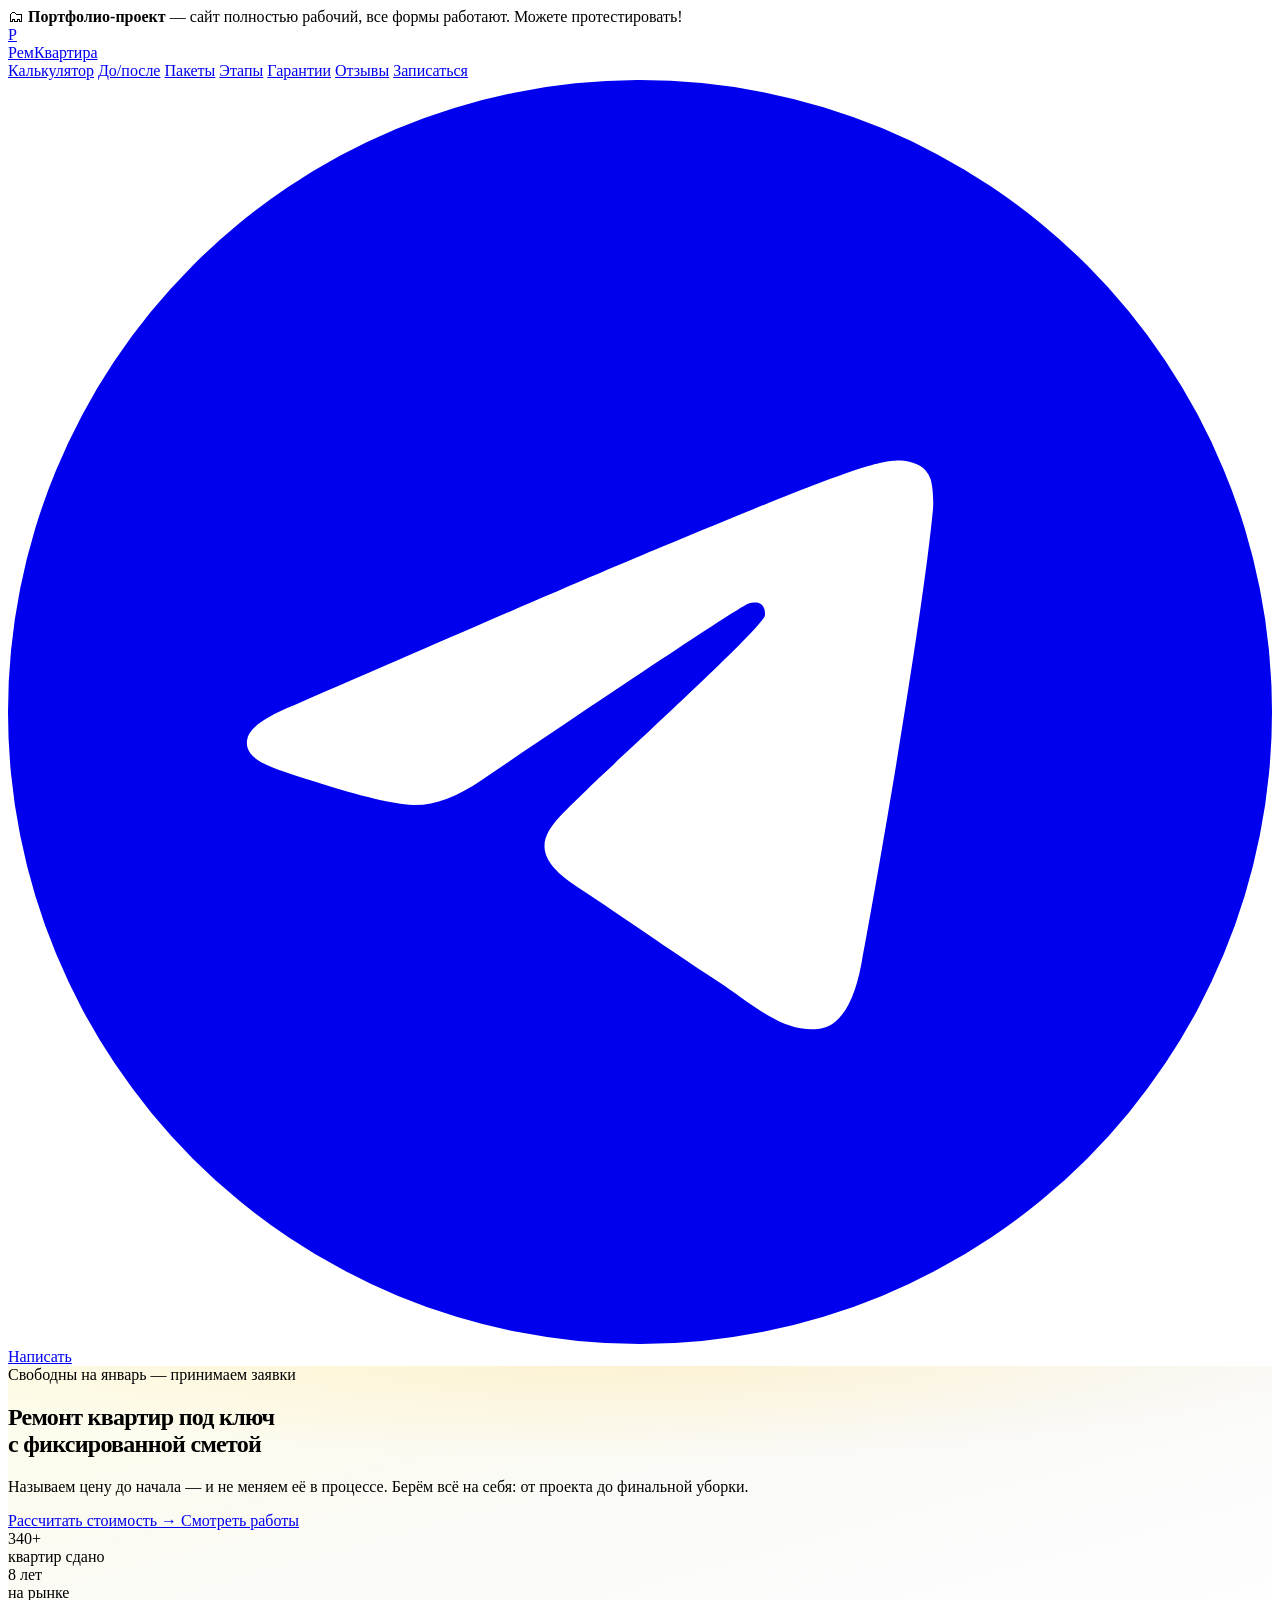
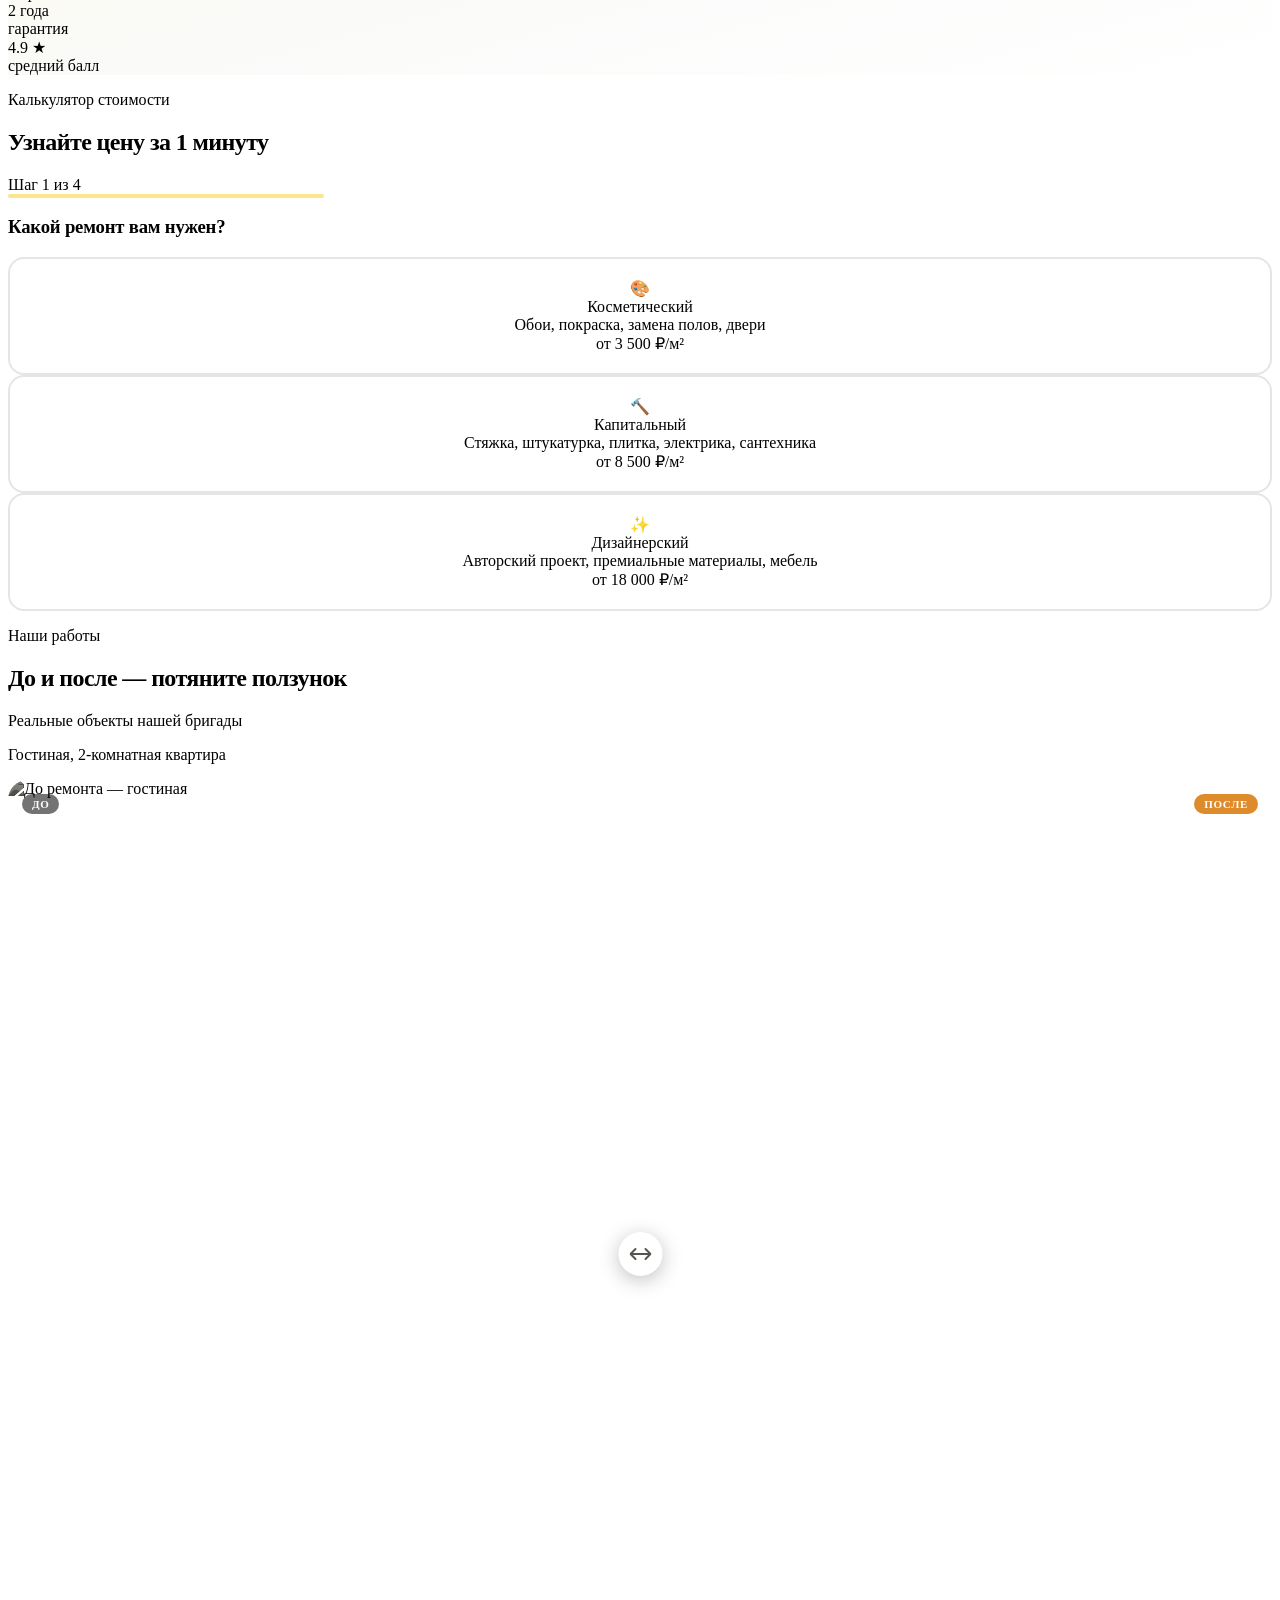
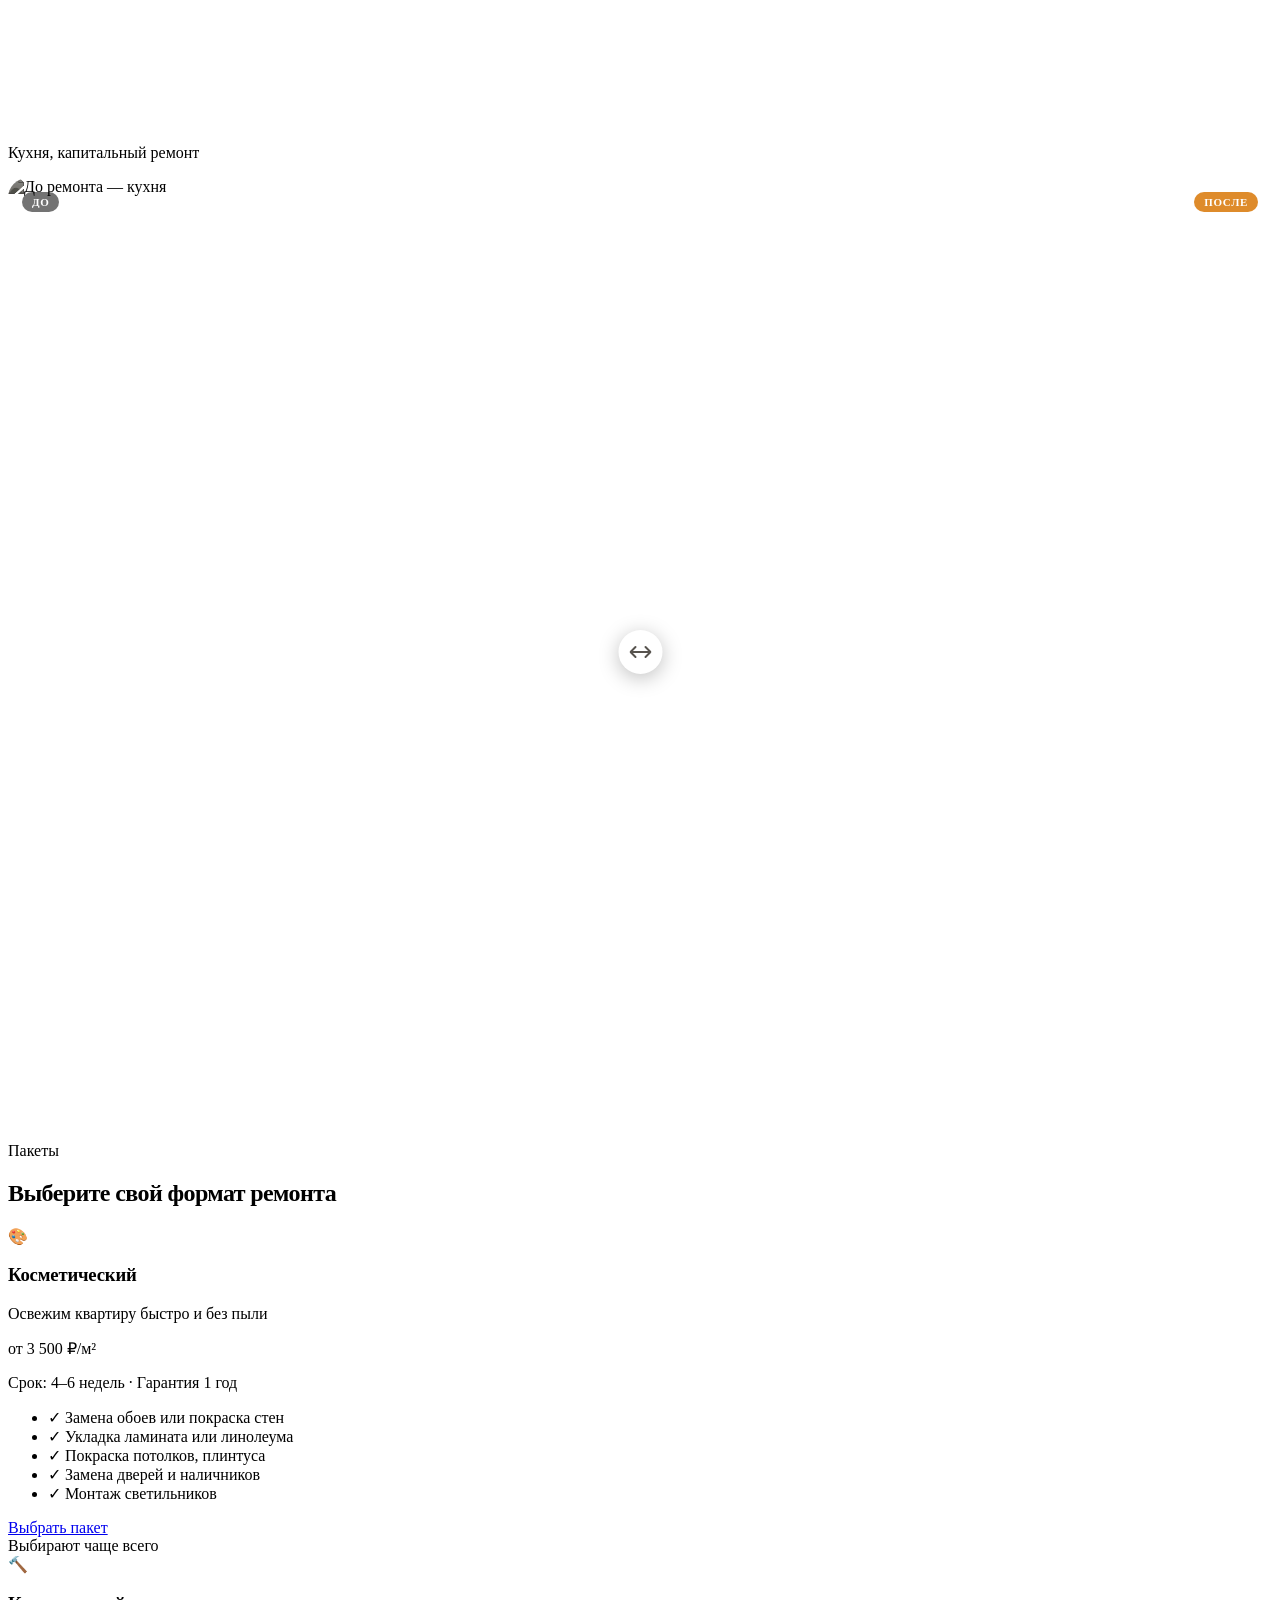
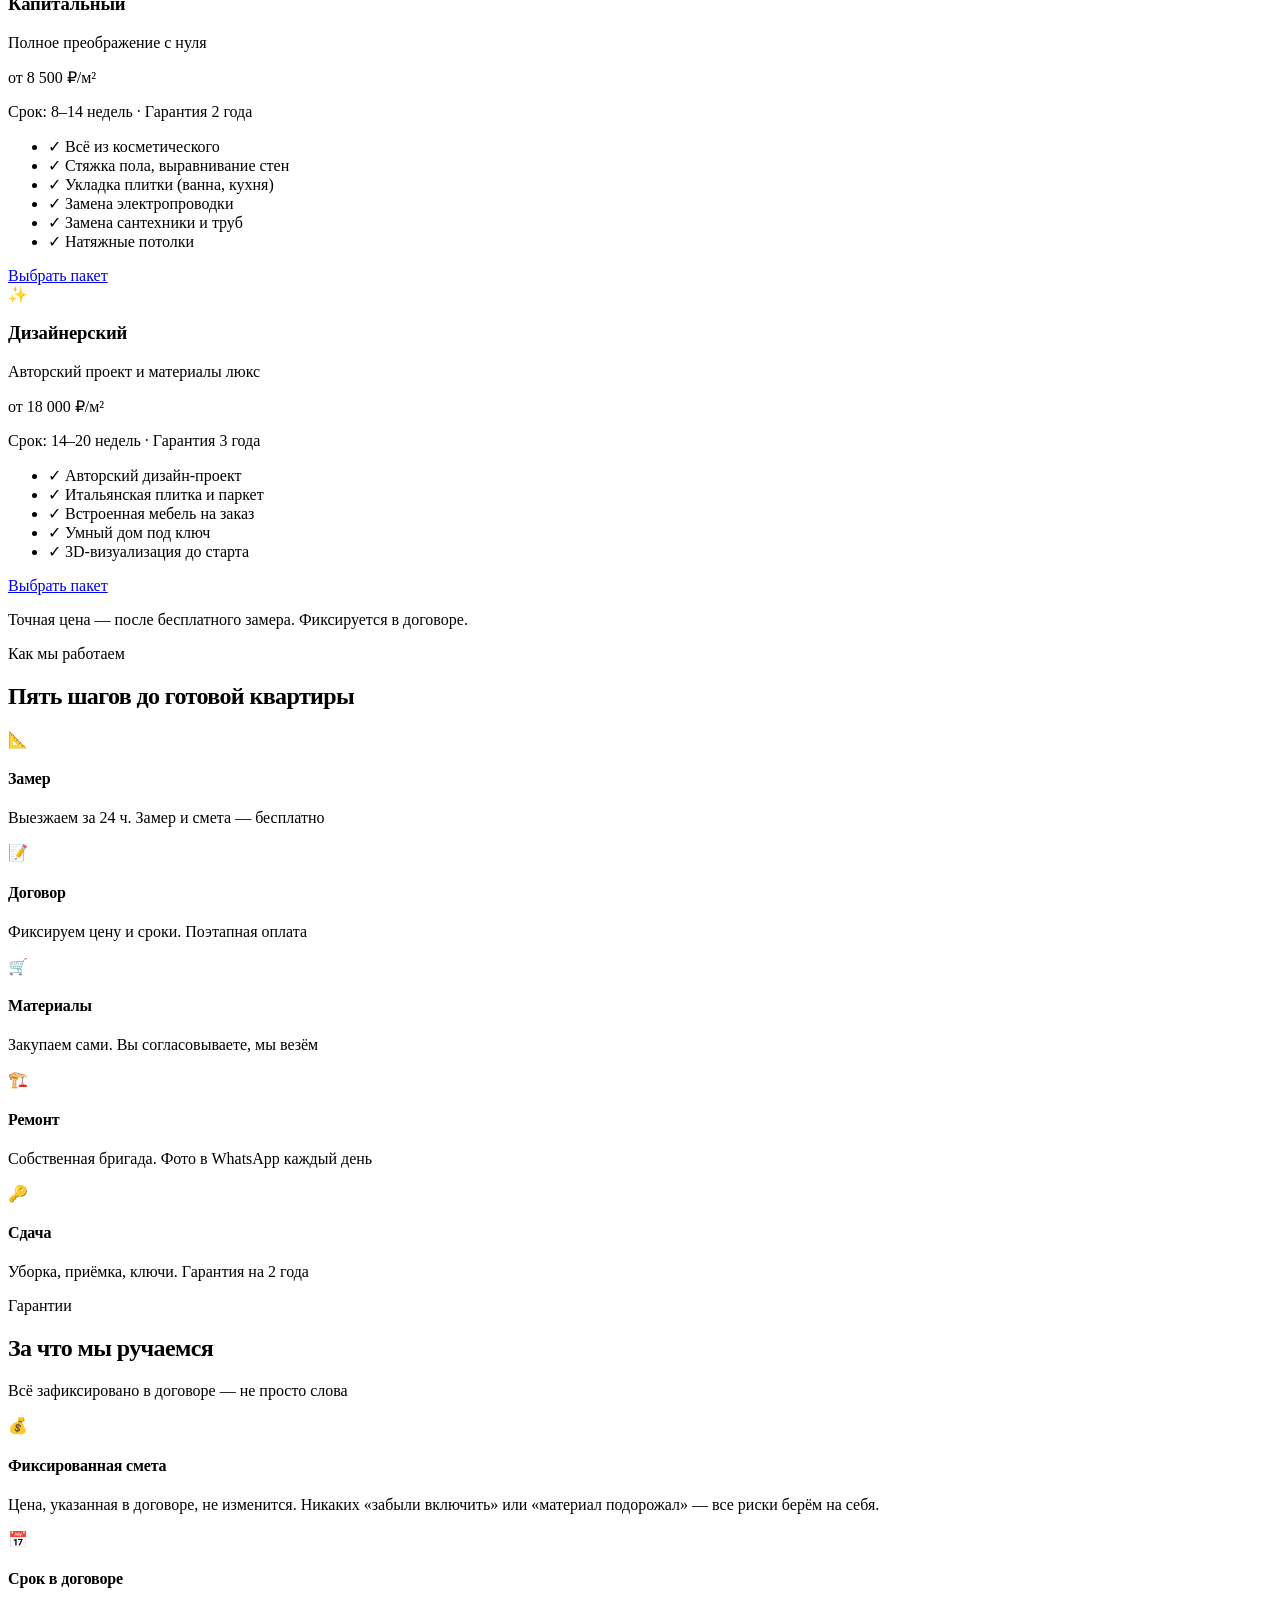
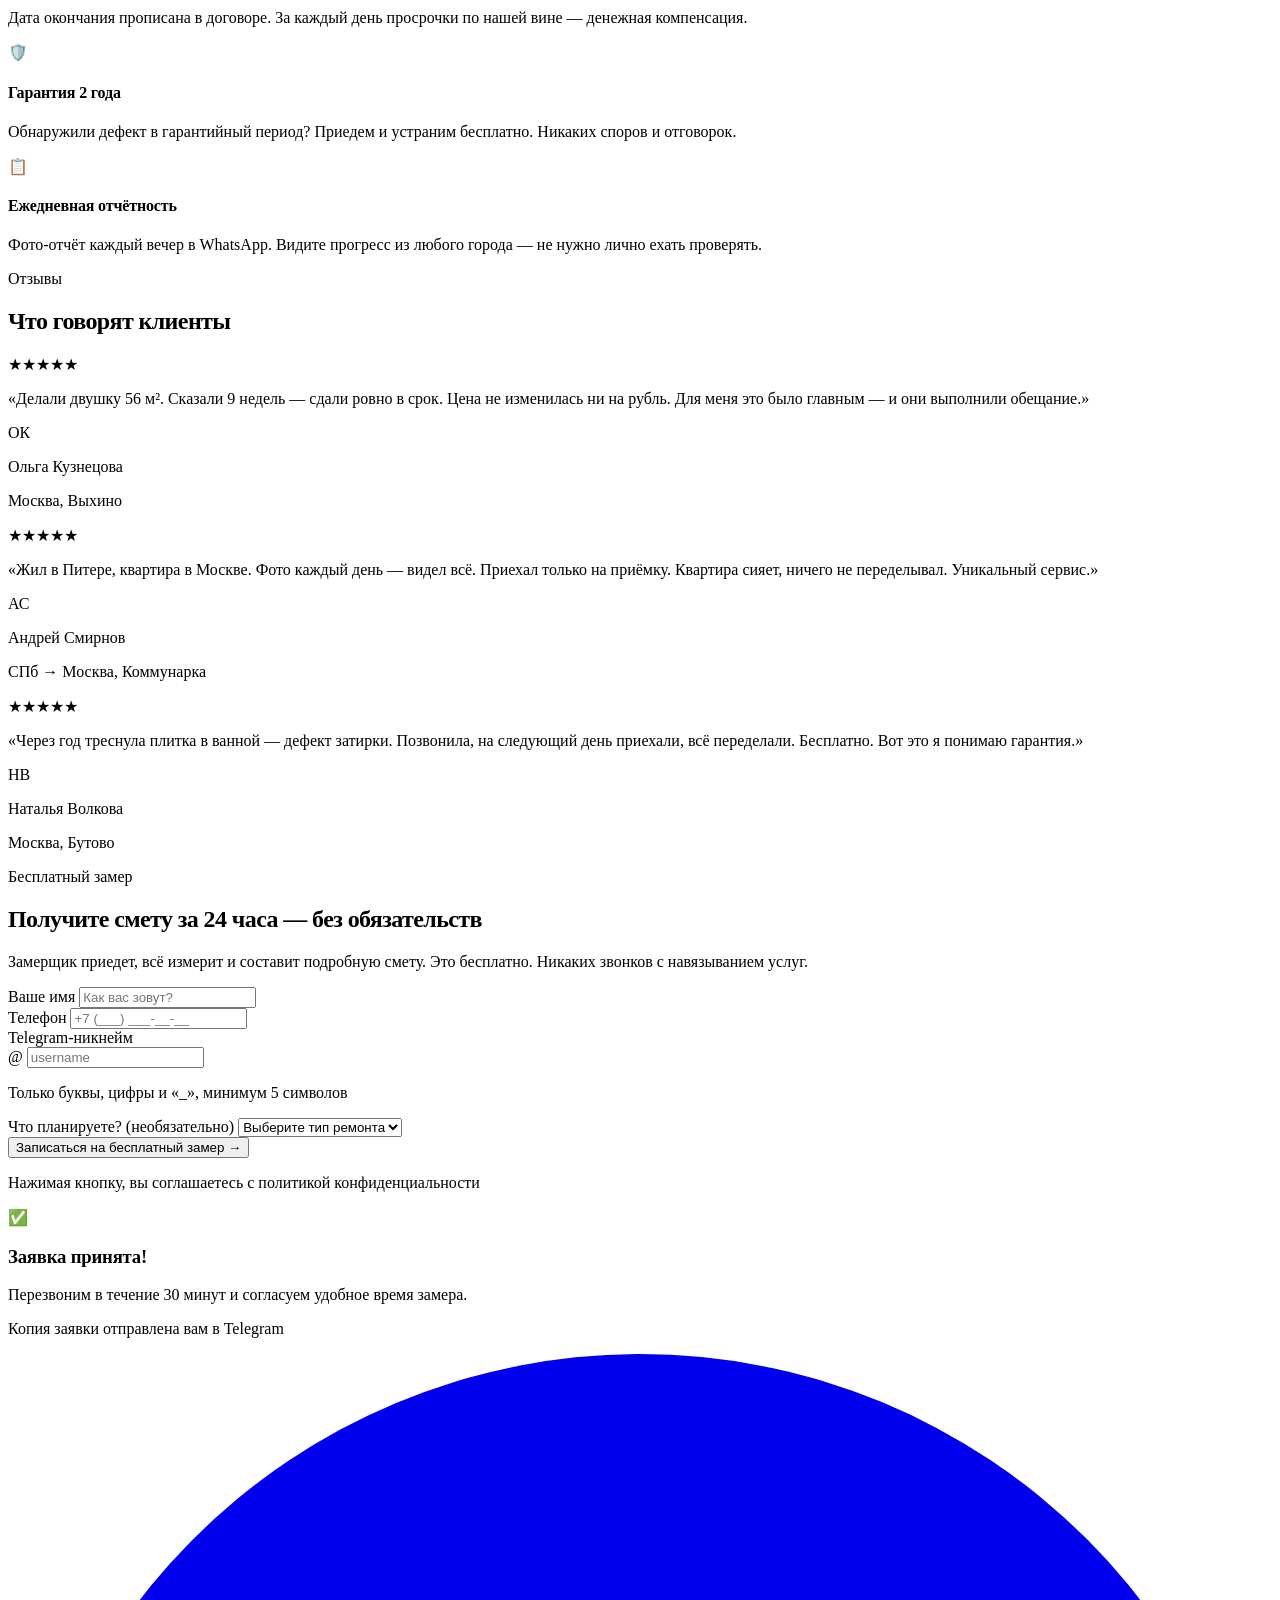
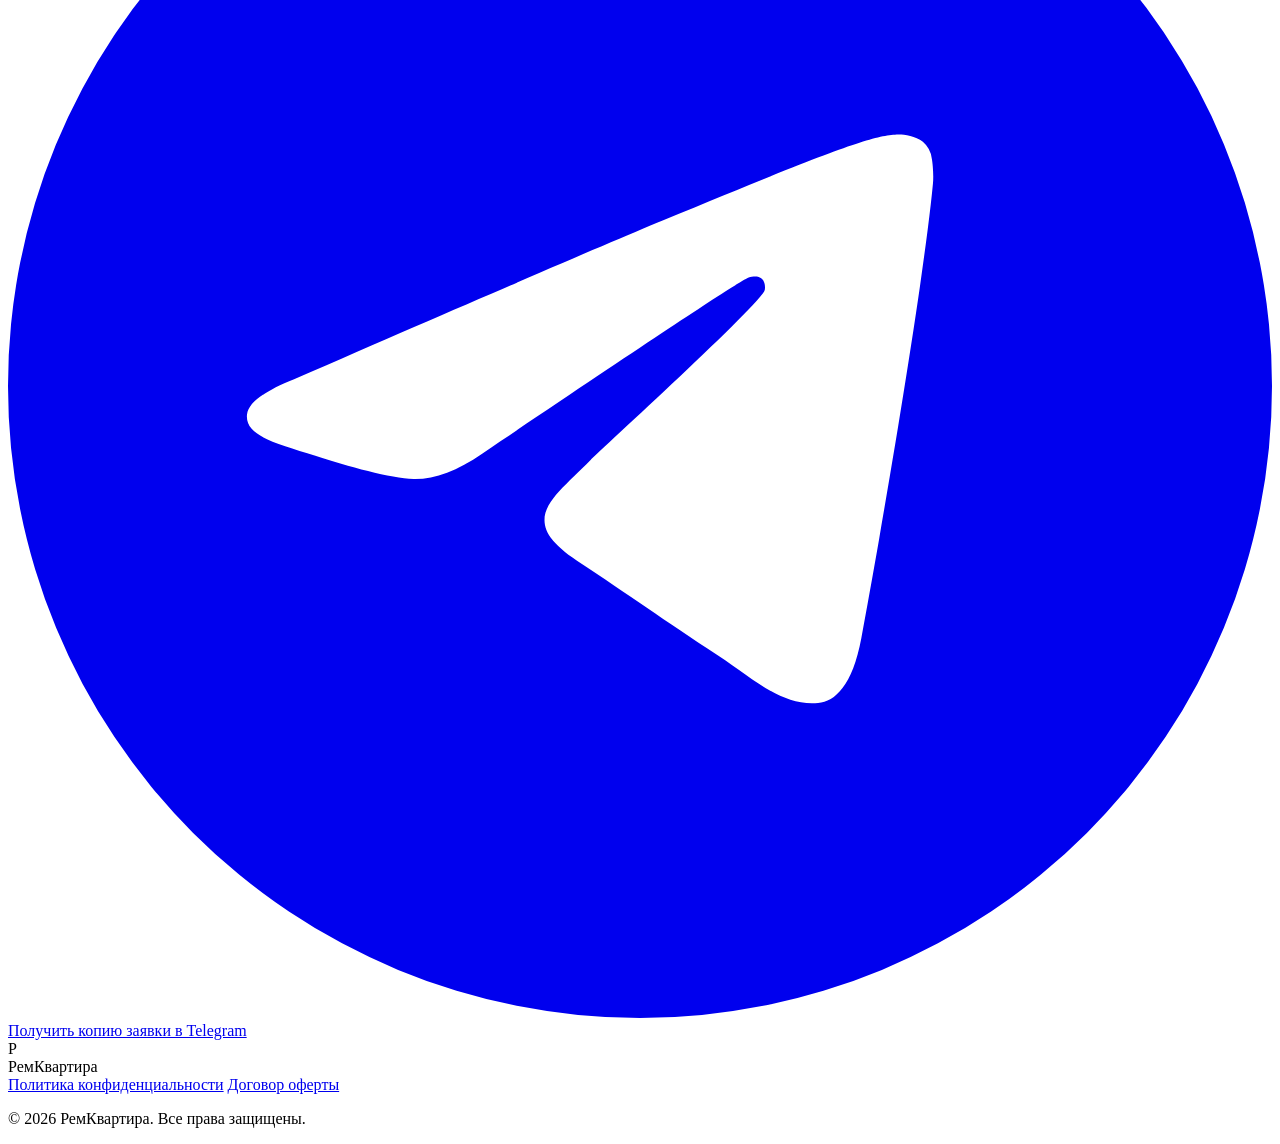
==== index.html @ 40cdbe6e "Visual polish: Outfit font, stagger reveals, button active states, hero glow" ====
<!DOCTYPE html>
<html lang="ru">
<head>
  <meta charset="UTF-8" />
  <meta name="viewport" content="width=device-width, initial-scale=1.0" />
  <title>Ремонт квартир под ключ — фиксированная смета, гарантия 2 года</title>
  <meta name="description" content="Ремонт квартир под ключ. Фиксированная смета — цена не вырастет. Гарантия 2 года. Бесплатный замер за 24 часа." />
  <link rel="icon" type="image/svg+xml" href="/favicon.svg" />
  <script src="https://cdn.tailwindcss.com"></script>
  <script>
    tailwind.config = {
      theme: {
        extend: {
          colors: {
            amber: {
              50:  '#fffbeb', 100: '#fef3c7', 200: '#fde68a',
              400: '#fbbf24', 500: '#f59e0b', 600: '#d97706',
              700: '#b45309', 800: '#92400e', 900: '#78350f',
            },
            stone: {
              50: '#fafaf9', 100: '#f5f5f4', 200: '#e7e5e4',
              300: '#d6d3d1', 400: '#a8a29e', 500: '#78716c',
              600: '#57534e', 700: '#44403c', 800: '#292524', 900: '#1c1917',
            }
          },
          fontFamily: { sans: ['Outfit', 'sans-serif'] }
        }
      }
    }
  </script>
  <link rel="preconnect" href="https://fonts.googleapis.com" />
  <link href="https://fonts.googleapis.com/css2?family=Outfit:wght@400;500;600;700;800;900&display=swap" rel="stylesheet" />

  <style>
    html { scroll-behavior: smooth; }

    /* Quiz transitions */
    .quiz-step { display: none; }
    .quiz-step.active { display: block; animation: fadeUp .35s ease both; }
    @keyframes fadeUp { from { opacity:0; transform:translateY(16px); } to { opacity:1; transform:translateY(0); } }

    /* Option cards */
    .opt-card { cursor:pointer; border:2px solid #e7e5e4; border-radius:16px; padding:20px 16px; text-align:center; transition:all .2s; }
    .opt-card:hover { border-color:#d97706; background:#fffbeb; }
    .opt-card.selected { border-color:#d97706; background:#fef3c7; }

    /* Before/After slider */
    .ba-wrap { position:relative; overflow:hidden; border-radius:20px; user-select:none; cursor:ew-resize; }
    .ba-before { display:block; width:100%; height:100%; object-fit:cover; }
    .ba-after-img { position:absolute; inset:0; width:100%; height:100%; object-fit:cover; clip-path:inset(0 0 0 50%); transition:clip-path 0s; }
    .ba-line { position:absolute; top:0; bottom:0; left:50%; width:3px; background:white; transform:translateX(-50%); pointer-events:none; z-index:10; }
    .ba-knob { position:absolute; top:50%; left:50%; transform:translate(-50%,-50%); width:44px; height:44px; background:white; border-radius:50%; box-shadow:0 4px 20px rgba(0,0,0,.25); display:flex; align-items:center; justify-content:center; pointer-events:none; z-index:11; }
    .ba-range { position:absolute; inset:0; width:100%; height:100%; opacity:0; cursor:ew-resize; z-index:20; margin:0; }
    .ba-badge { position:absolute; top:14px; z-index:12; background:rgba(0,0,0,.55); color:#fff; font-size:11px; font-weight:700; letter-spacing:.06em; padding:4px 10px; border-radius:20px; pointer-events:none; }

    /* Progress bar */
    .progress-bar { height:4px; background:#fde68a; border-radius:4px; transition:width .4s ease; }

    /* Guarantee card hover */
    .g-card:hover { transform:translateY(-4px); box-shadow:0 12px 32px rgba(217,119,6,.12); }

    /* Scroll reveal */
    .reveal { opacity:0; transform:translateY(24px); transition:opacity .6s ease, transform .6s ease; }
    .reveal.visible { opacity:1; transform:translateY(0); }

    /* ── Taste Skill upgrades ─────────────── */
    h1 { text-wrap: balance; letter-spacing: -0.03em; }
    h2 { text-wrap: balance; letter-spacing: -0.025em; }
    h3, h4 { letter-spacing: -0.01em; }

    /* Hero ambient glow */
    .hero-section {
      background:
        radial-gradient(ellipse 90% 55% at 50% -5%, rgba(251,191,36,.16) 0%, transparent 65%),
        linear-gradient(165deg, #fefce8 0%, #fafaf9 50%, #ffffff 100%);
    }

    /* Stat card hover */
    .stats-grid > div { transition: transform .2s ease, box-shadow .2s ease; }
    .stats-grid > div:hover { transform: translateY(-3px); box-shadow: 0 10px 28px rgba(217,119,6,.1); }

    /* Staggered grid reveal */
    .stagger-reveal > * { opacity:0; transform:translateY(20px); transition:opacity .55s ease, transform .55s ease; }
    .stagger-reveal > *:nth-child(1) { transition-delay:.05s; }
    .stagger-reveal > *:nth-child(2) { transition-delay:.15s; }
    .stagger-reveal > *:nth-child(3) { transition-delay:.25s; }
    .stagger-reveal > *:nth-child(4) { transition-delay:.35s; }
    .stagger-reveal > *:nth-child(5) { transition-delay:.45s; }
    .stagger-reveal.visible > * { opacity:1; transform:translateY(0); }
  </style>
</head>

<body class="font-sans bg-stone-50 text-stone-800 antialiased">

<!-- ─── PORTFOLIO BANNER ─────────────────── -->
<div class="fixed top-0 inset-x-0 z-[60] bg-stone-900 text-white text-center text-xs font-medium py-2 px-4">
  🗂 <strong>Портфолио-проект</strong> — сайт полностью рабочий, все формы работают. Можете протестировать!
</div>

<!-- ─── NAV ──────────────────────────────── -->
<header class="fixed top-8 inset-x-0 z-50 bg-white/95 backdrop-blur border-b border-stone-100 shadow-sm">
  <div class="max-w-6xl mx-auto px-4 h-16 flex items-center justify-between gap-4">
    <a href="/" class="flex items-center gap-2.5 hover:opacity-80 transition-opacity">
      <div class="w-8 h-8 rounded-lg bg-amber-500 flex items-center justify-center text-white text-lg font-black leading-none">Р</div>
      <span class="font-bold text-stone-900 text-lg">РемКвартира</span>
    </a>
    <nav class="hidden md:flex gap-6 text-sm font-medium text-stone-500">
      <a href="#quiz"         class="hover:text-amber-600 transition-colors">Калькулятор</a>
      <a href="#before-after" class="hover:text-amber-600 transition-colors">До/после</a>
      <a href="#packages"     class="hover:text-amber-600 transition-colors">Пакеты</a>
      <a href="#stages"       class="hover:text-amber-600 transition-colors">Этапы</a>
      <a href="#guarantees"   class="hover:text-amber-600 transition-colors">Гарантии</a>
      <a href="#reviews"      class="hover:text-amber-600 transition-colors">Отзывы</a>
      <a href="#cta-form"     class="hover:text-amber-600 transition-colors">Записаться</a>
    </nav>
    <a href="https://t.me/yasprosil_ii" target="_blank" rel="noopener"
       class="flex items-center gap-2 bg-amber-500 hover:bg-amber-600 active:scale-95 text-white text-sm font-semibold px-4 py-2.5 rounded-xl transition-all shrink-0">
      <svg class="w-4 h-4" viewBox="0 0 24 24" fill="currentColor">
        <path d="M11.944 0A12 12 0 0 0 0 12a12 12 0 0 0 12 12 12 12 0 0 0 12-12A12 12 0 0 0 12 0a12 12 0 0 0-.056 0zm4.962 7.224c.1-.002.321.023.465.14a.506.506 0 0 1 .171.325c.016.093.036.306.02.472-.18 1.898-.962 6.502-1.36 8.627-.168.9-.499 1.201-.82 1.23-.696.065-1.225-.46-1.9-.902-1.056-.693-1.653-1.124-2.678-1.8-1.185-.78-.417-1.21.258-1.91.177-.184 3.247-2.977 3.307-3.23.007-.032.014-.15-.056-.212s-.174-.041-.249-.024c-.106.024-1.793 1.14-5.061 3.345-.48.33-.913.49-1.302.48-.428-.008-1.252-.241-1.865-.44-.752-.245-1.349-.374-1.297-.789.027-.216.325-.437.893-.663 3.498-1.524 5.83-2.529 6.998-3.014 3.332-1.386 4.025-1.627 4.476-1.635z"/>
      </svg>
      Написать
    </a>
  </div>
</header>

<!-- ─── HERO ─────────────────────────────── -->
<section class="pt-36 pb-16 px-4 hero-section">
  <div class="max-w-5xl mx-auto">
    <div class="text-center mb-12 reveal">
      <span id="free-month-badge" class="inline-block bg-amber-100 text-amber-700 text-xs font-bold px-4 py-1.5 rounded-full mb-5 tracking-wider uppercase"></span>
      <h1 class="text-4xl md:text-6xl font-black text-stone-900 leading-tight mb-6">
        Ремонт квартир под ключ<br/>
        <span class="text-amber-600">с фиксированной сметой</span>
      </h1>
      <p class="text-lg md:text-xl text-stone-500 max-w-2xl mx-auto mb-8">
        Называем цену до начала — и не меняем её в процессе. Берём всё на себя: от проекта до финальной уборки.
      </p>
      <div class="flex flex-col sm:flex-row gap-3 justify-center">
        <a href="#quiz" class="bg-amber-500 hover:bg-amber-600 active:scale-95 text-white font-bold px-8 py-4 rounded-2xl text-lg transition-all shadow-lg shadow-amber-300/60">
          Рассчитать стоимость →
        </a>
        <a href="#before-after" class="bg-white border-2 border-stone-200 hover:border-amber-400 active:scale-95 text-stone-700 font-semibold px-8 py-4 rounded-2xl text-lg transition-all">
          Смотреть работы
        </a>
      </div>
    </div>

    <!-- Stats -->
    <div class="grid grid-cols-2 md:grid-cols-4 gap-4 stats-grid stagger-reveal">
      <div class="bg-white rounded-2xl p-5 text-center shadow-sm border border-stone-100">
        <div class="text-3xl font-black text-amber-600">340+</div>
        <div class="text-sm text-stone-500 mt-1">квартир сдано</div>
      </div>
      <div class="bg-white rounded-2xl p-5 text-center shadow-sm border border-stone-100">
        <div class="text-3xl font-black text-amber-600">8 лет</div>
        <div class="text-sm text-stone-500 mt-1">на рынке</div>
      </div>
      <div class="bg-white rounded-2xl p-5 text-center shadow-sm border border-stone-100">
        <div class="text-3xl font-black text-amber-600">2 года</div>
        <div class="text-sm text-stone-500 mt-1">гарантия</div>
      </div>
      <div class="bg-white rounded-2xl p-5 text-center shadow-sm border border-stone-100">
        <div class="text-3xl font-black text-amber-600">4.9 ★</div>
        <div class="text-sm text-stone-500 mt-1">средний балл</div>
      </div>
    </div>
  </div>
</section>

<!-- ─── QUIZ CALCULATOR ───────────────────── -->
<section id="quiz" class="py-20 px-4 bg-white">
  <div class="max-w-2xl mx-auto reveal">
    <div class="text-center mb-8">
      <p class="text-amber-600 font-semibold text-sm uppercase tracking-wider mb-2">Калькулятор стоимости</p>
      <h2 class="text-3xl font-black text-stone-900">Узнайте цену за 1 минуту</h2>
    </div>

    <!-- Progress -->
    <div class="flex items-center gap-2 mb-8">
      <span id="q-step-label" class="text-sm text-stone-500 font-medium whitespace-nowrap">Шаг 1 из 4</span>
      <div class="flex-1 bg-stone-100 rounded-full overflow-hidden h-1.5">
        <div id="q-progress" class="progress-bar h-full bg-amber-400" style="width:25%"></div>
      </div>
    </div>

    <div class="bg-stone-50 rounded-3xl p-6 md:p-8 border border-stone-100">

      <!-- STEP 1: Тип ремонта -->
      <div class="quiz-step active" data-step="1">
        <h3 class="text-xl font-bold text-stone-900 mb-6">Какой ремонт вам нужен?</h3>
        <div class="grid gap-3">
          <div class="opt-card" data-q="type" data-v="cosmetic">
            <div class="text-2xl mb-2">🎨</div>
            <div class="font-bold text-stone-900">Косметический</div>
            <div class="text-sm text-stone-500 mt-1">Обои, покраска, замена полов, двери</div>
            <div class="text-xs font-semibold text-amber-600 mt-2">от 3 500 ₽/м²</div>
          </div>
          <div class="opt-card" data-q="type" data-v="capital">
            <div class="text-2xl mb-2">🔨</div>
            <div class="font-bold text-stone-900">Капитальный</div>
            <div class="text-sm text-stone-500 mt-1">Стяжка, штукатурка, плитка, электрика, сантехника</div>
            <div class="text-xs font-semibold text-amber-600 mt-2">от 8 500 ₽/м²</div>
          </div>
          <div class="opt-card" data-q="type" data-v="designer">
            <div class="text-2xl mb-2">✨</div>
            <div class="font-bold text-stone-900">Дизайнерский</div>
            <div class="text-sm text-stone-500 mt-1">Авторский проект, премиальные материалы, мебель</div>
            <div class="text-xs font-semibold text-amber-600 mt-2">от 18 000 ₽/м²</div>
          </div>
        </div>
      </div>

      <!-- STEP 2: Комнаты -->
      <div class="quiz-step" data-step="2">
        <h3 class="text-xl font-bold text-stone-900 mb-6">Сколько комнат в квартире?</h3>
        <div class="grid grid-cols-2 gap-3">
          <div class="opt-card" data-q="rooms" data-v="38" data-label="Студия / 1 комн.">
            <div class="text-2xl mb-2">🏠</div>
            <div class="font-bold text-stone-900">Студия / 1 комн.</div>
            <div class="text-sm text-stone-500 mt-1">~38 м²</div>
          </div>
          <div class="opt-card" data-q="rooms" data-v="55" data-label="2 комнаты">
            <div class="text-2xl mb-2">🏠🏠</div>
            <div class="font-bold text-stone-900">2 комнаты</div>
            <div class="text-sm text-stone-500 mt-1">~55 м²</div>
          </div>
          <div class="opt-card" data-q="rooms" data-v="72" data-label="3 комнаты">
            <div class="text-2xl mb-2">🏠🏠🏠</div>
            <div class="font-bold text-stone-900">3 комнаты</div>
            <div class="text-sm text-stone-500 mt-1">~72 м²</div>
          </div>
          <div class="opt-card" data-q="rooms" data-v="95" data-label="4+ комнаты">
            <div class="text-2xl mb-2">🏡</div>
            <div class="font-bold text-stone-900">4+ комнаты</div>
            <div class="text-sm text-stone-500 mt-1">~95 м²</div>
          </div>
        </div>
      </div>

      <!-- STEP 3: Когда -->
      <div class="quiz-step" data-step="3">
        <h3 class="text-xl font-bold text-stone-900 mb-6">Когда хотите начать?</h3>
        <div class="grid gap-3">
          <div class="opt-card" data-q="when" data-v="asap" data-label="Как можно скорее">
            <div class="text-2xl mb-2">⚡</div>
            <div class="font-bold text-stone-900">Как можно скорее</div>
            <div class="text-sm text-stone-500 mt-1">Готовы начать в ближайшие 2–4 недели</div>
          </div>
          <div class="opt-card" data-q="when" data-v="1-3m" data-label="Через 1–3 месяца">
            <div class="text-2xl mb-2">📅</div>
            <div class="font-bold text-stone-900">Через 1–3 месяца</div>
            <div class="text-sm text-stone-500 mt-1">Ещё планируем, подбираем варианты</div>
          </div>
          <div class="opt-card" data-q="when" data-v="later" data-label="Через полгода и позже">
            <div class="text-2xl mb-2">🗓</div>
            <div class="font-bold text-stone-900">Через полгода и позже</div>
            <div class="text-sm text-stone-500 mt-1">Просто хочу понять стоимость заранее</div>
          </div>
        </div>
      </div>

      <!-- STEP 4: Контакты -->
      <div class="quiz-step" data-step="4">
        <h3 class="text-xl font-bold text-stone-900 mb-2">Почти готово!</h3>
        <p class="text-stone-500 mb-6">Оставьте контакты — назовём точную цену и запишем на бесплатный замер.</p>
        <div class="space-y-3">
          <div>
            <label class="block text-sm font-medium text-stone-700 mb-1.5">Ваше имя</label>
            <input id="q-name" type="text" placeholder="Мария" required
              class="w-full border border-stone-200 rounded-xl px-4 py-3 text-stone-900 placeholder-stone-400 focus:outline-none focus:border-amber-500 focus:ring-2 focus:ring-amber-100 transition" />
          </div>
          <div>
            <label class="block text-sm font-medium text-stone-700 mb-1.5">Телефон</label>
            <input id="q-phone" type="tel" placeholder="+7 (___) ___-__-__" required
              class="w-full border border-stone-200 rounded-xl px-4 py-3 text-stone-900 placeholder-stone-400 focus:outline-none focus:border-amber-500 focus:ring-2 focus:ring-amber-100 transition" />
          </div>
          <div>
            <label class="block text-sm font-medium text-stone-700 mb-1.5">Telegram-никнейм</label>
            <div class="relative">
              <span class="absolute left-4 top-1/2 -translate-y-1/2 text-stone-400 font-semibold select-none">@</span>
              <input id="q-tg" type="text" placeholder="username" required
                class="w-full border border-stone-200 rounded-xl pl-9 pr-4 py-3 text-stone-900 placeholder-stone-400 focus:outline-none focus:border-amber-500 focus:ring-2 focus:ring-amber-100 transition" />
            </div>
            <p id="q-tg-error" class="text-xs text-red-500 mt-1 hidden">Только буквы, цифры и «_», минимум 5 символов</p>
          </div>
        </div>
        <button id="q-submit" class="mt-5 w-full bg-amber-500 hover:bg-amber-600 active:scale-95 text-white font-bold py-4 rounded-2xl text-lg transition-all shadow-md shadow-amber-300/50">
          Получить расчёт бесплатно →
        </button>
        <p class="text-xs text-stone-400 text-center mt-3">Нажимая кнопку, вы соглашаетесь с политикой конфиденциальности</p>
      </div>

      <!-- STEP 5: Result -->
      <div class="quiz-step text-center" data-step="5">
        <div class="text-5xl mb-4">🎉</div>
        <h3 class="text-2xl font-black text-stone-900 mb-3">Заявка принята!</h3>
        <p class="text-stone-500 mb-6">Перезвоним в течение 30 минут и назовём точную стоимость.</p>

        <div class="bg-amber-50 border border-amber-200 rounded-2xl p-6 mb-4">
          <p class="text-sm text-stone-500 mb-1">Ориентировочная стоимость:</p>
          <div id="q-price-result" class="text-3xl font-black text-amber-600">—</div>
          <p class="text-xs text-stone-400 mt-2">Точная цена — после бесплатного замера</p>
        </div>

        <div class="text-left space-y-2 text-sm text-stone-600 mb-6">
          <div class="flex items-center gap-2"><span class="text-amber-500 font-bold">✓</span> Цена зафиксирована в договоре</div>
          <div class="flex items-center gap-2"><span class="text-amber-500 font-bold">✓</span> Замерщик приедет за 24 часа</div>
          <div class="flex items-center gap-2"><span class="text-amber-500 font-bold">✓</span> Гарантия на все виды работ</div>
        </div>

        <p id="q-dm-sent" class="hidden text-sm font-semibold text-green-600 bg-green-50 border border-green-200 rounded-2xl py-3 px-4">
          Копия заявки отправлена вам в Telegram
        </p>
        <a id="q-tg-link" href="#" target="_blank" rel="noopener" class="hidden w-full flex items-center justify-center gap-2 bg-[#229ED9] hover:bg-[#1a8bbf] text-white font-bold py-3.5 rounded-2xl transition-colors">
          <svg class="w-5 h-5" viewBox="0 0 24 24" fill="currentColor"><path d="M11.944 0A12 12 0 0 0 0 12a12 12 0 0 0 12 12 12 12 0 0 0 12-12A12 12 0 0 0 12 0a12 12 0 0 0-.056 0zm4.962 7.224c.1-.002.321.023.465.14a.506.506 0 0 1 .171.325c.016.093.036.306.02.472-.18 1.898-.962 6.502-1.36 8.627-.168.9-.499 1.201-.82 1.23-.696.065-1.225-.46-1.9-.902-1.056-.693-1.653-1.124-2.678-1.8-1.185-.78-.417-1.21.258-1.91.177-.184 3.247-2.977 3.307-3.23.007-.032.014-.15-.056-.212s-.174-.041-.249-.024c-.106.024-1.793 1.14-5.061 3.345-.48.33-.913.49-1.302.48-.428-.008-1.252-.241-1.865-.44-.752-.245-1.349-.374-1.297-.789.027-.216.325-.437.893-.663 3.498-1.524 5.83-2.529 6.998-3.014 3.332-1.386 4.025-1.627 4.476-1.635z"/></svg>
          Получить копию заявки в Telegram
        </a>
      </div>
    </div>
  </div>
</section>

<!-- ─── BEFORE / AFTER ───────────────────── -->
<section id="before-after" class="py-20 px-4 bg-stone-50">
  <div class="max-w-5xl mx-auto reveal">
    <div class="text-center mb-12">
      <p class="text-amber-600 font-semibold text-sm uppercase tracking-wider mb-2">Наши работы</p>
      <h2 class="text-3xl md:text-4xl font-black text-stone-900">До и после — потяните ползунок</h2>
      <p class="text-stone-500 mt-2">Реальные объекты нашей бригады</p>
    </div>

    <div class="grid md:grid-cols-2 gap-6">
      <!-- Slider 1: Living room -->
      <div>
        <p class="font-semibold text-stone-700 mb-3 text-center">Гостиная, 2-комнатная квартира</p>
        <div class="ba-wrap" style="aspect-ratio:4/3">
          <img class="ba-before w-full h-full object-cover"
            src="https://images.unsplash.com/photo-1600210492493-0946911123ea?auto=format&fit=crop&w=900&q=80"
            style="filter:grayscale(.5) sepia(.65) brightness(.5) saturate(.25) contrast(1.05)"
            alt="До ремонта — гостиная" />
          <img class="ba-after-img"
            src="https://images.unsplash.com/photo-1586023492125-27b2c045efd7?auto=format&fit=crop&w=900&q=80"
            alt="После ремонта — гостиная" />
          <span class="ba-badge" style="left:14px">ДО</span>
          <span class="ba-badge" style="right:14px; background:rgba(217,119,6,.85)">ПОСЛЕ</span>
          <div class="ba-line">
            <div class="ba-knob">
              <svg width="22" height="14" viewBox="0 0 22 14" fill="none">
                <path d="M1 7h20M6 2L1 7l5 5M16 2l5 5-5 5" stroke="#57534e" stroke-width="2" stroke-linecap="round" stroke-linejoin="round"/>
              </svg>
            </div>
          </div>
          <input type="range" min="0" max="100" value="50" class="ba-range" />
        </div>
      </div>

      <!-- Slider 2: Kitchen -->
      <div>
        <p class="font-semibold text-stone-700 mb-3 text-center">Кухня, капитальный ремонт</p>
        <div class="ba-wrap" style="aspect-ratio:4/3">
          <img class="ba-before w-full h-full object-cover"
            src="https://images.unsplash.com/photo-1556909172-54557c7e4fb7?auto=format&fit=crop&w=900&q=80"
            style="filter:grayscale(.5) sepia(.65) brightness(.5) saturate(.25) contrast(1.05)"
            alt="До ремонта — кухня" />
          <img class="ba-after-img"
            src="https://images.unsplash.com/photo-1556909114-f6e7ad7d3136?auto=format&fit=crop&w=900&q=80"
            alt="После ремонта — кухня" />
          <span class="ba-badge" style="left:14px">ДО</span>
          <span class="ba-badge" style="right:14px; background:rgba(217,119,6,.85)">ПОСЛЕ</span>
          <div class="ba-line">
            <div class="ba-knob">
              <svg width="22" height="14" viewBox="0 0 22 14" fill="none">
                <path d="M1 7h20M6 2L1 7l5 5M16 2l5 5-5 5" stroke="#57534e" stroke-width="2" stroke-linecap="round" stroke-linejoin="round"/>
              </svg>
            </div>
          </div>
          <input type="range" min="0" max="100" value="50" class="ba-range" />
        </div>
      </div>
    </div>
  </div>
</section>

<!-- ─── PACKAGES ──────────────────────────── -->
<section id="packages" class="py-20 px-4 bg-white">
  <div class="max-w-5xl mx-auto reveal">
    <div class="text-center mb-12">
      <p class="text-amber-600 font-semibold text-sm uppercase tracking-wider mb-2">Пакеты</p>
      <h2 class="text-3xl md:text-4xl font-black text-stone-900">Выберите свой формат ремонта</h2>
    </div>

    <div class="grid md:grid-cols-3 gap-6 stagger-reveal">
      <!-- Косметический -->
      <div class="rounded-3xl border-2 border-stone-100 bg-stone-50 p-8 flex flex-col">
        <div class="text-4xl mb-4">🎨</div>
        <h3 class="text-xl font-bold text-stone-900 mb-1">Косметический</h3>
        <p class="text-sm text-stone-500 mb-4">Освежим квартиру быстро и без пыли</p>
        <div class="text-3xl font-black text-amber-600 mb-1">от 3 500 <span class="text-base font-semibold text-stone-400">₽/м²</span></div>
        <p class="text-xs text-stone-400 mb-6">Срок: 4–6 недель · Гарантия 1 год</p>
        <ul class="space-y-2.5 text-sm text-stone-600 flex-1 mb-8">
          <li class="flex gap-2"><span class="text-amber-500 font-bold">✓</span> Замена обоев или покраска стен</li>
          <li class="flex gap-2"><span class="text-amber-500 font-bold">✓</span> Укладка ламината или линолеума</li>
          <li class="flex gap-2"><span class="text-amber-500 font-bold">✓</span> Покраска потолков, плинтуса</li>
          <li class="flex gap-2"><span class="text-amber-500 font-bold">✓</span> Замена дверей и наличников</li>
          <li class="flex gap-2"><span class="text-amber-500 font-bold">✓</span> Монтаж светильников</li>
        </ul>
        <a href="#cta-form" class="mt-auto border-2 border-amber-500 text-amber-600 hover:bg-amber-500 hover:text-white active:scale-95 font-semibold py-3 rounded-xl text-center transition-all">
          Выбрать пакет
        </a>
      </div>

      <!-- Капитальный (highlighted) -->
      <div class="rounded-3xl bg-stone-900 text-white p-8 flex flex-col relative shadow-2xl shadow-stone-900/20 md:-mt-3 md:-mb-3">
        <div class="absolute -top-4 left-1/2 -translate-x-1/2 bg-amber-500 text-white text-xs font-bold px-5 py-1.5 rounded-full whitespace-nowrap">
          Выбирают чаще всего
        </div>
        <div class="text-4xl mb-4">🔨</div>
        <h3 class="text-xl font-bold mb-1">Капитальный</h3>
        <p class="text-sm text-stone-400 mb-4">Полное преображение с нуля</p>
        <div class="text-3xl font-black text-amber-400 mb-1">от 8 500 <span class="text-base font-semibold text-stone-500">₽/м²</span></div>
        <p class="text-xs text-stone-500 mb-6">Срок: 8–14 недель · Гарантия 2 года</p>
        <ul class="space-y-2.5 text-sm text-stone-300 flex-1 mb-8">
          <li class="flex gap-2"><span class="text-amber-400 font-bold">✓</span> Всё из косметического</li>
          <li class="flex gap-2"><span class="text-amber-400 font-bold">✓</span> Стяжка пола, выравнивание стен</li>
          <li class="flex gap-2"><span class="text-amber-400 font-bold">✓</span> Укладка плитки (ванна, кухня)</li>
          <li class="flex gap-2"><span class="text-amber-400 font-bold">✓</span> Замена электропроводки</li>
          <li class="flex gap-2"><span class="text-amber-400 font-bold">✓</span> Замена сантехники и труб</li>
          <li class="flex gap-2"><span class="text-amber-400 font-bold">✓</span> Натяжные потолки</li>
        </ul>
        <a href="#cta-form" class="mt-auto bg-amber-500 hover:bg-amber-600 active:scale-95 text-white font-bold py-3 rounded-xl text-center transition-all">
          Выбрать пакет
        </a>
      </div>

      <!-- Дизайнерский -->
      <div class="rounded-3xl border-2 border-stone-100 bg-stone-50 p-8 flex flex-col">
        <div class="text-4xl mb-4">✨</div>
        <h3 class="text-xl font-bold text-stone-900 mb-1">Дизайнерский</h3>
        <p class="text-sm text-stone-500 mb-4">Авторский проект и материалы люкс</p>
        <div class="text-3xl font-black text-amber-600 mb-1">от 18 000 <span class="text-base font-semibold text-stone-400">₽/м²</span></div>
        <p class="text-xs text-stone-400 mb-6">Срок: 14–20 недель · Гарантия 3 года</p>
        <ul class="space-y-2.5 text-sm text-stone-600 flex-1 mb-8">
          <li class="flex gap-2"><span class="text-amber-500 font-bold">✓</span> Авторский дизайн-проект</li>
          <li class="flex gap-2"><span class="text-amber-500 font-bold">✓</span> Итальянская плитка и паркет</li>
          <li class="flex gap-2"><span class="text-amber-500 font-bold">✓</span> Встроенная мебель на заказ</li>
          <li class="flex gap-2"><span class="text-amber-500 font-bold">✓</span> Умный дом под ключ</li>
          <li class="flex gap-2"><span class="text-amber-500 font-bold">✓</span> 3D-визуализация до старта</li>
        </ul>
        <a href="#cta-form" class="mt-auto border-2 border-amber-500 text-amber-600 hover:bg-amber-500 hover:text-white active:scale-95 font-semibold py-3 rounded-xl text-center transition-all">
          Выбрать пакет
        </a>
      </div>
    </div>
    <p class="text-center text-stone-400 text-sm mt-6">Точная цена — после бесплатного замера. Фиксируется в договоре.</p>
  </div>
</section>

<!-- ─── STAGES ─────────────────────────────── -->
<section id="stages" class="py-20 px-4 bg-amber-50">
  <div class="max-w-5xl mx-auto reveal">
    <div class="text-center mb-14">
      <p class="text-amber-600 font-semibold text-sm uppercase tracking-wider mb-2">Как мы работаем</p>
      <h2 class="text-3xl md:text-4xl font-black text-stone-900">Пять шагов до готовой квартиры</h2>
    </div>

    <div class="grid md:grid-cols-5 gap-4 relative stagger-reveal">
      <!-- connector line desktop -->
      <div class="hidden md:block absolute top-8 left-0 right-0 h-0.5 bg-amber-200" style="margin:0 10%"></div>

      <!-- Stage 1 -->
      <div class="text-center relative">
        <div class="w-16 h-16 bg-amber-500 text-white rounded-2xl flex items-center justify-center text-2xl mx-auto mb-4 relative z-10 shadow-md shadow-amber-200">📐</div>
        <h4 class="font-bold text-stone-900 mb-1">Замер</h4>
        <p class="text-xs text-stone-500 leading-relaxed">Выезжаем за 24 ч. Замер и смета — бесплатно</p>
      </div>
      <!-- Stage 2 -->
      <div class="text-center relative">
        <div class="w-16 h-16 bg-amber-500 text-white rounded-2xl flex items-center justify-center text-2xl mx-auto mb-4 relative z-10 shadow-md shadow-amber-200">📝</div>
        <h4 class="font-bold text-stone-900 mb-1">Договор</h4>
        <p class="text-xs text-stone-500 leading-relaxed">Фиксируем цену и сроки. Поэтапная оплата</p>
      </div>
      <!-- Stage 3 -->
      <div class="text-center relative">
        <div class="w-16 h-16 bg-amber-500 text-white rounded-2xl flex items-center justify-center text-2xl mx-auto mb-4 relative z-10 shadow-md shadow-amber-200">🛒</div>
        <h4 class="font-bold text-stone-900 mb-1">Материалы</h4>
        <p class="text-xs text-stone-500 leading-relaxed">Закупаем сами. Вы согласовываете, мы везём</p>
      </div>
      <!-- Stage 4 -->
      <div class="text-center relative">
        <div class="w-16 h-16 bg-amber-500 text-white rounded-2xl flex items-center justify-center text-2xl mx-auto mb-4 relative z-10 shadow-md shadow-amber-200">🏗️</div>
        <h4 class="font-bold text-stone-900 mb-1">Ремонт</h4>
        <p class="text-xs text-stone-500 leading-relaxed">Собственная бригада. Фото в WhatsApp каждый день</p>
      </div>
      <!-- Stage 5 -->
      <div class="text-center relative">
        <div class="w-16 h-16 bg-amber-500 text-white rounded-2xl flex items-center justify-center text-2xl mx-auto mb-4 relative z-10 shadow-md shadow-amber-200">🔑</div>
        <h4 class="font-bold text-stone-900 mb-1">Сдача</h4>
        <p class="text-xs text-stone-500 leading-relaxed">Уборка, приёмка, ключи. Гарантия на 2 года</p>
      </div>
    </div>
  </div>
</section>

<!-- ─── GUARANTEES ────────────────────────── -->
<section id="guarantees" class="py-20 px-4 bg-white">
  <div class="max-w-5xl mx-auto reveal">
    <div class="text-center mb-12">
      <p class="text-amber-600 font-semibold text-sm uppercase tracking-wider mb-2">Гарантии</p>
      <h2 class="text-3xl md:text-4xl font-black text-stone-900">За что мы ручаемся</h2>
      <p class="text-stone-500 mt-2">Всё зафиксировано в договоре — не просто слова</p>
    </div>

    <div class="grid md:grid-cols-2 gap-5">
      <div class="g-card flex gap-5 p-6 rounded-2xl border border-stone-100 bg-stone-50 transition-all duration-300">
        <div class="w-14 h-14 bg-amber-100 rounded-2xl flex items-center justify-center text-2xl shrink-0">💰</div>
        <div>
          <h4 class="font-bold text-stone-900 mb-1">Фиксированная смета</h4>
          <p class="text-sm text-stone-500 leading-relaxed">Цена, указанная в договоре, не изменится. Никаких «забыли включить» или «материал подорожал» — все риски берём на себя.</p>
        </div>
      </div>
      <div class="g-card flex gap-5 p-6 rounded-2xl border border-stone-100 bg-stone-50 transition-all duration-300">
        <div class="w-14 h-14 bg-amber-100 rounded-2xl flex items-center justify-center text-2xl shrink-0">📅</div>
        <div>
          <h4 class="font-bold text-stone-900 mb-1">Срок в договоре</h4>
          <p class="text-sm text-stone-500 leading-relaxed">Дата окончания прописана в договоре. За каждый день просрочки по нашей вине — денежная компенсация.</p>
        </div>
      </div>
      <div class="g-card flex gap-5 p-6 rounded-2xl border border-stone-100 bg-stone-50 transition-all duration-300">
        <div class="w-14 h-14 bg-amber-100 rounded-2xl flex items-center justify-center text-2xl shrink-0">🛡️</div>
        <div>
          <h4 class="font-bold text-stone-900 mb-1">Гарантия 2 года</h4>
          <p class="text-sm text-stone-500 leading-relaxed">Обнаружили дефект в гарантийный период? Приедем и устраним бесплатно. Никаких споров и отговорок.</p>
        </div>
      </div>
      <div class="g-card flex gap-5 p-6 rounded-2xl border border-stone-100 bg-stone-50 transition-all duration-300">
        <div class="w-14 h-14 bg-amber-100 rounded-2xl flex items-center justify-center text-2xl shrink-0">📋</div>
        <div>
          <h4 class="font-bold text-stone-900 mb-1">Ежедневная отчётность</h4>
          <p class="text-sm text-stone-500 leading-relaxed">Фото-отчёт каждый вечер в WhatsApp. Видите прогресс из любого города — не нужно лично ехать проверять.</p>
        </div>
      </div>
    </div>
  </div>
</section>

<!-- ─── REVIEWS ───────────────────────────── -->
<section id="reviews" class="py-20 px-4 bg-stone-50">
  <div class="max-w-5xl mx-auto reveal">
    <div class="text-center mb-12">
      <p class="text-amber-600 font-semibold text-sm uppercase tracking-wider mb-2">Отзывы</p>
      <h2 class="text-3xl md:text-4xl font-black text-stone-900">Что говорят клиенты</h2>
    </div>

    <div class="grid md:grid-cols-3 gap-6 stagger-reveal">
      <!-- Review 1 -->
      <div class="bg-white rounded-2xl p-6 shadow-sm border border-stone-100">
        <div class="text-yellow-400 text-lg mb-4">★★★★★</div>
        <p class="text-stone-700 leading-relaxed text-sm mb-6">«Делали двушку 56 м². Сказали 9 недель — сдали ровно в срок. Цена не изменилась ни на рубль. Для меня это было главным — и они выполнили обещание.»</p>
        <div class="flex items-center gap-3">
          <div class="w-10 h-10 rounded-full bg-gradient-to-br from-rose-400 to-pink-600 flex items-center justify-center text-white font-bold text-sm">ОК</div>
          <div>
            <p class="font-semibold text-stone-900 text-sm">Ольга Кузнецова</p>
            <p class="text-xs text-stone-400">Москва, Выхино</p>
          </div>
        </div>
      </div>

      <!-- Review 2 -->
      <div class="bg-amber-50 rounded-2xl p-6 shadow-md border border-amber-100 md:-mt-2 md:-mb-2">
        <div class="text-yellow-400 text-lg mb-4">★★★★★</div>
        <p class="text-stone-700 leading-relaxed text-sm mb-6">«Жил в Питере, квартира в Москве. Фото каждый день — видел всё. Приехал только на приёмку. Квартира сияет, ничего не переделывал. Уникальный сервис.»</p>
        <div class="flex items-center gap-3">
          <div class="w-10 h-10 rounded-full bg-gradient-to-br from-blue-400 to-indigo-600 flex items-center justify-center text-white font-bold text-sm">АС</div>
          <div>
            <p class="font-semibold text-stone-900 text-sm">Андрей Смирнов</p>
            <p class="text-xs text-stone-400">СПб → Москва, Коммунарка</p>
          </div>
        </div>
      </div>

      <!-- Review 3 -->
      <div class="bg-white rounded-2xl p-6 shadow-sm border border-stone-100">
        <div class="text-yellow-400 text-lg mb-4">★★★★★</div>
        <p class="text-stone-700 leading-relaxed text-sm mb-6">«Через год треснула плитка в ванной — дефект затирки. Позвонила, на следующий день приехали, всё переделали. Бесплатно. Вот это я понимаю гарантия.»</p>
        <div class="flex items-center gap-3">
          <div class="w-10 h-10 rounded-full bg-gradient-to-br from-emerald-400 to-teal-600 flex items-center justify-center text-white font-bold text-sm">НВ</div>
          <div>
            <p class="font-semibold text-stone-900 text-sm">Наталья Волкова</p>
            <p class="text-xs text-stone-400">Москва, Бутово</p>
          </div>
        </div>
      </div>
    </div>
  </div>
</section>

<!-- ─── FINAL CTA FORM ────────────────────── -->
<section id="cta-form" class="py-20 px-4 bg-stone-900 text-white">
  <div class="max-w-xl mx-auto text-center reveal">
    <p class="text-amber-500 font-semibold text-sm uppercase tracking-wider mb-3">Бесплатный замер</p>
    <h2 class="text-3xl md:text-4xl font-black mb-4">
      Получите смету за 24 часа — без обязательств
    </h2>
    <p class="text-stone-400 mb-8">Замерщик приедет, всё измерит и составит подробную смету. Это бесплатно. Никаких звонков с навязыванием услуг.</p>

    <form id="final-form" class="bg-stone-800 rounded-2xl p-8 text-left">
      <div class="space-y-4 mb-5">
        <div>
          <label class="block text-sm font-medium text-stone-300 mb-1.5">Ваше имя</label>
          <input id="f-name" type="text" placeholder="Как вас зовут?" required
            class="w-full bg-stone-700 border border-stone-600 text-white placeholder-stone-500 rounded-xl px-4 py-3 focus:outline-none focus:border-amber-500 transition-colors" />
        </div>
        <div>
          <label class="block text-sm font-medium text-stone-300 mb-1.5">Телефон</label>
          <input id="f-phone" type="tel" placeholder="+7 (___) ___-__-__" required
            class="w-full bg-stone-700 border border-stone-600 text-white placeholder-stone-500 rounded-xl px-4 py-3 focus:outline-none focus:border-amber-500 transition-colors" />
        </div>
        <div>
          <label class="block text-sm font-medium text-stone-300 mb-1.5">Telegram-никнейм</label>
          <div class="relative">
            <span class="absolute left-4 top-1/2 -translate-y-1/2 text-stone-400 font-semibold select-none">@</span>
            <input id="f-tg" type="text" placeholder="username" required
              class="w-full bg-stone-700 border border-stone-600 text-white placeholder-stone-500 rounded-xl pl-9 pr-4 py-3 focus:outline-none focus:border-amber-500 transition-colors" />
          </div>
          <p id="f-tg-error" class="text-xs text-red-400 mt-1 hidden">Только буквы, цифры и «_», минимум 5 символов</p>
        </div>
        <div>
          <label class="block text-sm font-medium text-stone-300 mb-1.5">Что планируете? <span class="text-stone-500">(необязательно)</span></label>
          <select id="f-type"
            class="w-full bg-stone-700 border border-stone-600 text-stone-300 rounded-xl px-4 py-3 focus:outline-none focus:border-amber-500 transition-colors">
            <option value="">Выберите тип ремонта</option>
            <option>🎨 Косметический</option>
            <option>🔨 Капитальный</option>
            <option>✨ Дизайнерский</option>
          </select>
        </div>
      </div>
      <button type="submit"
        class="w-full bg-amber-500 hover:bg-amber-600 active:scale-95 text-white font-bold py-4 rounded-xl text-lg transition-all">
        Записаться на бесплатный замер →
      </button>
      <p class="text-xs text-stone-500 text-center mt-3">Нажимая кнопку, вы соглашаетесь с политикой конфиденциальности</p>
    </form>

    <div id="final-success" class="hidden bg-stone-800 rounded-2xl p-10 text-center">
      <div class="text-5xl mb-4">✅</div>
      <h3 class="text-2xl font-bold mb-2">Заявка принята!</h3>
      <p class="text-stone-400 mb-6">Перезвоним в течение 30 минут и согласуем удобное время замера.</p>
      <p id="f-dm-sent" class="hidden text-sm font-semibold text-green-400 bg-green-900/30 border border-green-700 rounded-2xl py-3 px-4">
        Копия заявки отправлена вам в Telegram
      </p>
      <a id="f-tg-link" href="#" target="_blank" rel="noopener" class="hidden w-full flex items-center justify-center gap-2 bg-[#229ED9] hover:bg-[#1a8bbf] text-white font-bold py-3.5 rounded-2xl transition-colors">
        <svg class="w-5 h-5" viewBox="0 0 24 24" fill="currentColor"><path d="M11.944 0A12 12 0 0 0 0 12a12 12 0 0 0 12 12 12 12 0 0 0 12-12A12 12 0 0 0 12 0a12 12 0 0 0-.056 0zm4.962 7.224c.1-.002.321.023.465.14a.506.506 0 0 1 .171.325c.016.093.036.306.02.472-.18 1.898-.962 6.502-1.36 8.627-.168.9-.499 1.201-.82 1.23-.696.065-1.225-.46-1.9-.902-1.056-.693-1.653-1.124-2.678-1.8-1.185-.78-.417-1.21.258-1.91.177-.184 3.247-2.977 3.307-3.23.007-.032.014-.15-.056-.212s-.174-.041-.249-.024c-.106.024-1.793 1.14-5.061 3.345-.48.33-.913.49-1.302.48-.428-.008-1.252-.241-1.865-.44-.752-.245-1.349-.374-1.297-.789.027-.216.325-.437.893-.663 3.498-1.524 5.83-2.529 6.998-3.014 3.332-1.386 4.025-1.627 4.476-1.635z"/></svg>
        Получить копию заявки в Telegram
      </a>
    </div>
  </div>
</section>

<!-- ─── FOOTER ─────────────────────────────── -->
<footer class="bg-stone-950 text-stone-500 py-10 px-4">
  <div class="max-w-5xl mx-auto flex flex-col md:flex-row items-center justify-between gap-4 text-sm">
    <div class="flex items-center gap-2">
      <div class="w-6 h-6 rounded-md bg-amber-500 flex items-center justify-center text-white font-black text-xs">Р</div>
      <span class="font-bold text-stone-300">РемКвартира</span>
    </div>
    <div class="flex gap-6 text-xs">
      <a href="javascript:void(0)" class="hover:text-stone-300 transition-colors">Политика конфиденциальности</a>
      <a href="javascript:void(0)" class="hover:text-stone-300 transition-colors">Договор оферты</a>
    </div>
    <p class="text-xs">© <span id="copy-year"></span> РемКвартира. Все права защищены.</p>
  </div>
</footer>

<!-- ═══════════════════════════════════════════
     JAVASCRIPT
════════════════════════════════════════════ -->
<script>
/* ── Copyright year ────────────────────── */
document.getElementById('copy-year').textContent = new Date().getFullYear();

/* ── Free month badge ───────────────────── */
const MONTHS_RU = ['январь','февраль','март','апрель','май','июнь','июль','август','сентябрь','октябрь','ноябрь','декабрь'];
const nextMonth = new Date(); nextMonth.setMonth(nextMonth.getMonth() + 1);
const monthName = MONTHS_RU[nextMonth.getMonth()];
document.getElementById('free-month-badge').textContent = `Свободны на ${monthName} — принимаем заявки`;

/* ── Scroll reveal ─────────────────────── */
const io = new IntersectionObserver(entries => {
  entries.forEach(e => { if (e.isIntersecting) { e.target.classList.add('visible'); io.unobserve(e.target); } });
}, { threshold: 0.1 });
document.querySelectorAll('.reveal, .stagger-reveal').forEach(el => io.observe(el));

/* ── Smooth scroll offset ──────────────── */
document.querySelectorAll('a[href^="#"]').forEach(a => {
  a.addEventListener('click', e => {
    const t = document.querySelector(a.getAttribute('href'));
    if (t) { e.preventDefault(); window.scrollTo({ top: t.getBoundingClientRect().top + scrollY - 80, behavior: 'smooth' }); }
  });
});

/* ── Before / After slider ─────────────── */
document.querySelectorAll('.ba-wrap').forEach(wrap => {
  const range = wrap.querySelector('.ba-range');
  const after = wrap.querySelector('.ba-after-img');
  const line  = wrap.querySelector('.ba-line');

  function move(v) {
    v = Math.max(0, Math.min(100, v));
    after.style.clipPath = `inset(0 0 0 ${100 - v}%)`;
    line.style.left  = v + '%';
  }

  range.addEventListener('input', () => move(range.value));

  // Touch drag
  wrap.addEventListener('touchmove', e => {
    const r = wrap.getBoundingClientRect();
    move(((e.touches[0].clientX - r.left) / r.width) * 100);
    e.preventDefault();
  }, { passive: false });

  // Mouse drag
  let dragging = false;
  wrap.addEventListener('mousedown', () => dragging = true);
  document.addEventListener('mouseup',  () => dragging = false);
  wrap.addEventListener('mousemove', e => {
    if (!dragging) return;
    const r = wrap.getBoundingClientRect();
    const v = ((e.clientX - r.left) / r.width) * 100;
    range.value = v;
    move(v);
  });
});

/* ── Quiz logic ────────────────────────── */
const quiz = {
  step: 1,
  total: 4,
  data: { type: null, typeLabel: '', rooms: null, roomsLabel: '', when: null, whenLabel: '' },

  prices: { cosmetic: 3500, capital: 8500, designer: 18000 },

  goTo(n) {
    document.querySelector(`.quiz-step[data-step="${this.step}"]`).classList.remove('active');
    this.step = n;
    document.querySelector(`.quiz-step[data-step="${n}"]`).classList.add('active');
    document.getElementById('q-step-label').textContent = n <= this.total ? `Шаг ${n} из ${this.total}` : 'Готово!';
    document.getElementById('q-progress').style.width = Math.min(n / this.total * 100, 100) + '%';
  },

  calcPrice() {
    const pricePerM = this.prices[this.data.type] || 3500;
    const area      = parseInt(this.data.rooms) || 50;
    const total     = pricePerM * area;
    const lo = Math.round(total * 0.85 / 1000) * 1000;
    const hi = Math.round(total * 1.15 / 1000) * 1000;
    return `${lo.toLocaleString('ru')} – ${hi.toLocaleString('ru')} ₽`;
  }
};

// Option cards
document.querySelectorAll('.opt-card').forEach(card => {
  card.addEventListener('click', () => {
    const q = card.dataset.q;
    document.querySelectorAll(`[data-q="${q}"]`).forEach(c => c.classList.remove('selected'));
    card.classList.add('selected');

    quiz.data[q] = card.dataset.v;
    quiz.data[q + 'Label'] = card.dataset.label || card.querySelector('.font-bold')?.textContent?.trim() || card.dataset.v;

    setTimeout(() => quiz.goTo(quiz.step + 1), 250);
  });
});

// TG username validator
function validateTG(val) {
  return /^@?[a-zA-Z][a-zA-Z0-9_]{4,31}$/.test(val.trim());
}
function normTG(val) {
  const clean = val.trim().replace(/^@/, '');
  return '@' + clean;
}

// Submit contacts
document.getElementById('q-submit').addEventListener('click', async () => {
  const name  = document.getElementById('q-name').value.trim();
  const phone = document.getElementById('q-phone').value.trim();
  const tg    = document.getElementById('q-tg').value.trim();

  const tgErr = document.getElementById('q-tg-error');
  if (!validateTG(tg)) {
    tgErr.classList.remove('hidden');
    document.getElementById('q-tg').focus();
    return;
  }
  tgErr.classList.add('hidden');
  if (!name || !phone) { alert('Пожалуйста, заполните имя и телефон'); return; }

  quiz.data.name  = name;
  quiz.data.phone = phone;
  quiz.data.tg    = normTG(tg);

  const priceRange = quiz.calcPrice();
  document.getElementById('q-price-result').textContent = priceRange;
  quiz.goTo(5);

  submitToApi({
    source: '📊 Квиз-калькулятор',
    name, phone,
    tg:     quiz.data.tg,
    type:   quiz.data.typeLabel,
    rooms:  quiz.data.roomsLabel,
    when:   quiz.data.whenLabel,
    price:  priceRange
  }).then(r => {
    if (r?.dmSent) {
      document.getElementById('q-dm-sent').classList.remove('hidden');
    } else if (r?.startLink) {
      const btn = document.getElementById('q-tg-link');
      btn.href = r.startLink;
      btn.classList.remove('hidden');
    }
  });
});

/* ── Final form ────────────────────────── */
document.getElementById('final-form').addEventListener('submit', async e => {
  e.preventDefault();
  const btn = e.target.querySelector('button[type="submit"]');
  btn.disabled = true;
  btn.textContent = 'Отправляем...';

  const name  = document.getElementById('f-name').value.trim();
  const phone = document.getElementById('f-phone').value.trim();
  const tg    = document.getElementById('f-tg').value.trim();
  const type  = document.getElementById('f-type').value;

  const fTgErr = document.getElementById('f-tg-error');
  if (!validateTG(tg)) {
    fTgErr.classList.remove('hidden');
    document.getElementById('f-tg').focus();
    btn.disabled = false;
    btn.textContent = 'Записаться на бесплатный замер →';
    return;
  }
  fTgErr.classList.add('hidden');

  document.getElementById('final-form').classList.add('hidden');
  document.getElementById('final-success').classList.remove('hidden');

  submitToApi({ source: '📋 Форма «Получить смету»', name, phone, tg: normTG(tg), type: type || 'не указан' })
    .then(r => {
      if (r?.dmSent) {
        document.getElementById('f-dm-sent').classList.remove('hidden');
      } else if (r?.startLink) {
        const btn = document.getElementById('f-tg-link');
        btn.href = r.startLink;
        btn.classList.remove('hidden');
      }
    });
});

/* ── API submit — отправка через серверную функцию ── */
async function submitToApi(d) {
  d.siteUrl  = `${location.protocol}//${location.hostname}`;
  d.siteName = location.hostname.split('.')[0];
  try {
    const res  = await fetch('/api/submit', {
      method:  'POST',
      headers: { 'Content-Type': 'application/json' },
      body:    JSON.stringify(d),
    });
    return await res.json();
  } catch (err) {
    console.error('Submit error:', err);
    return null;
  }
}
</script>

</body>
</html>
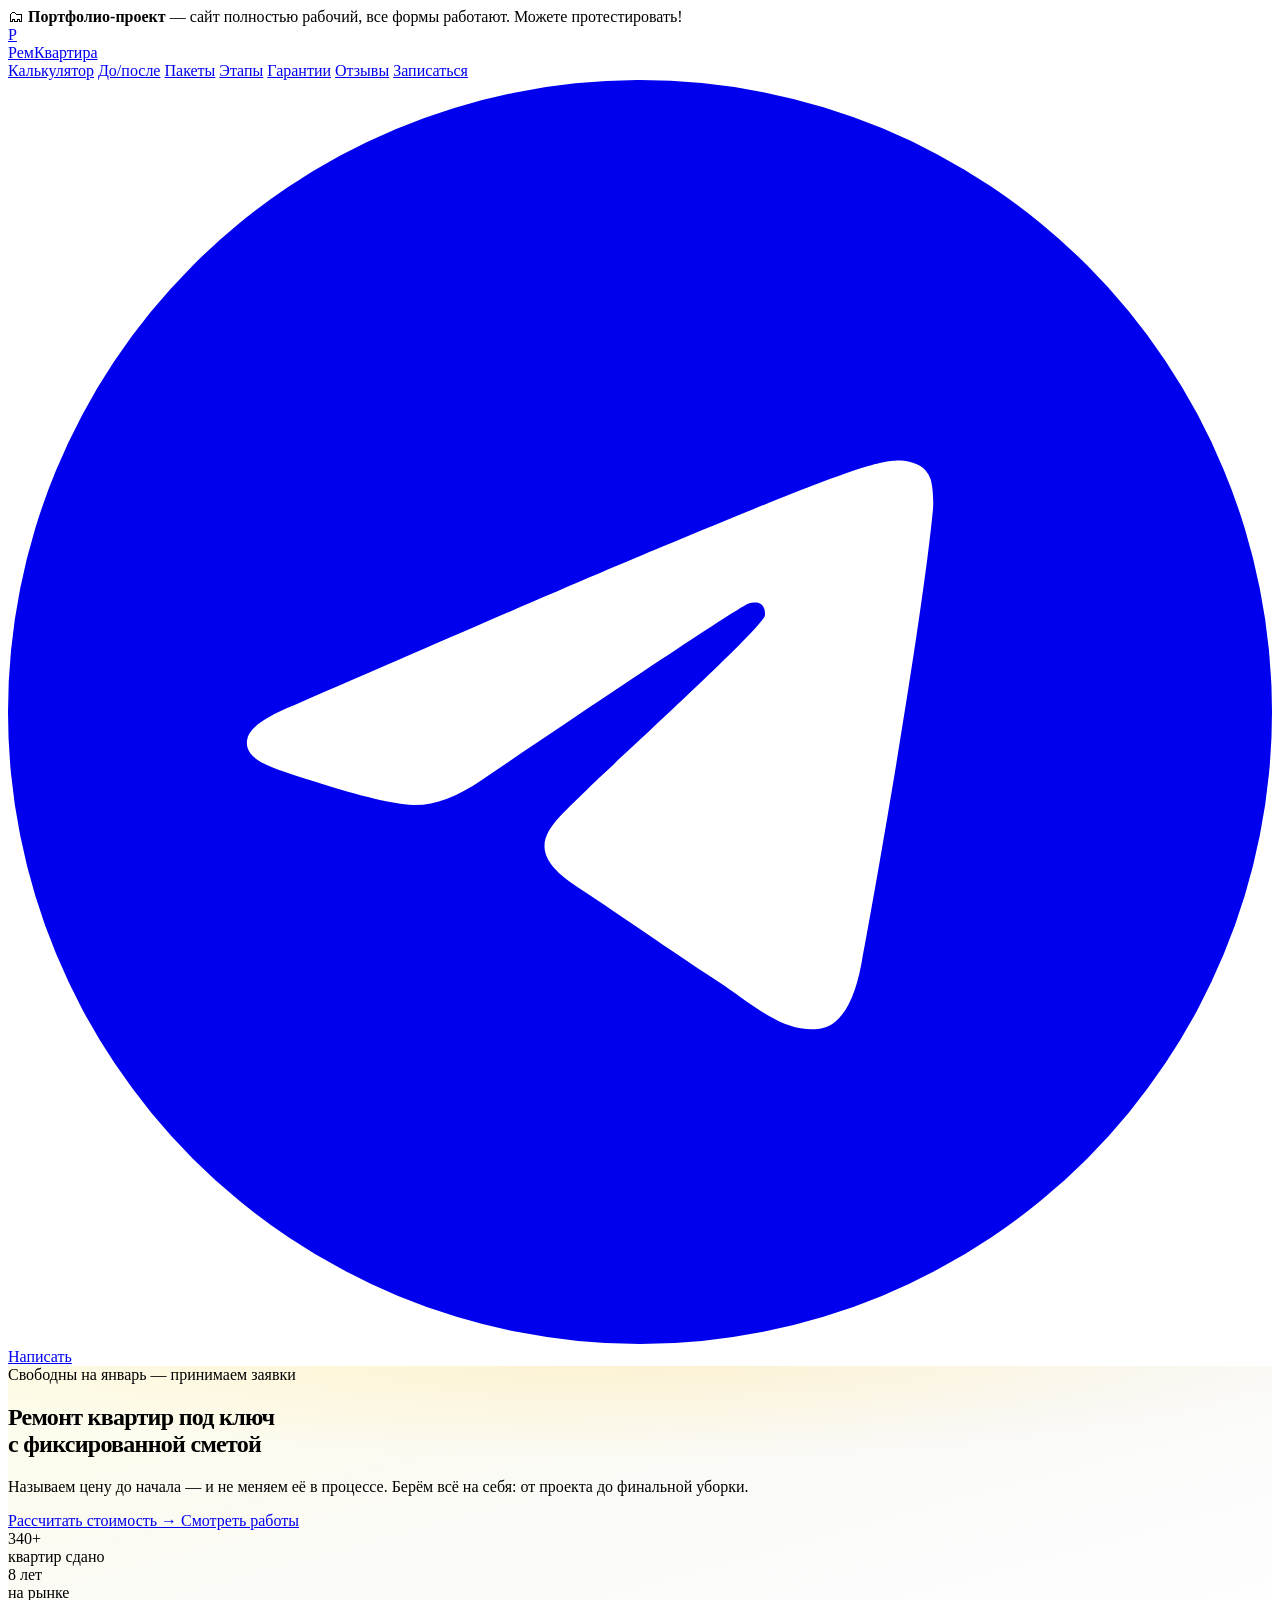
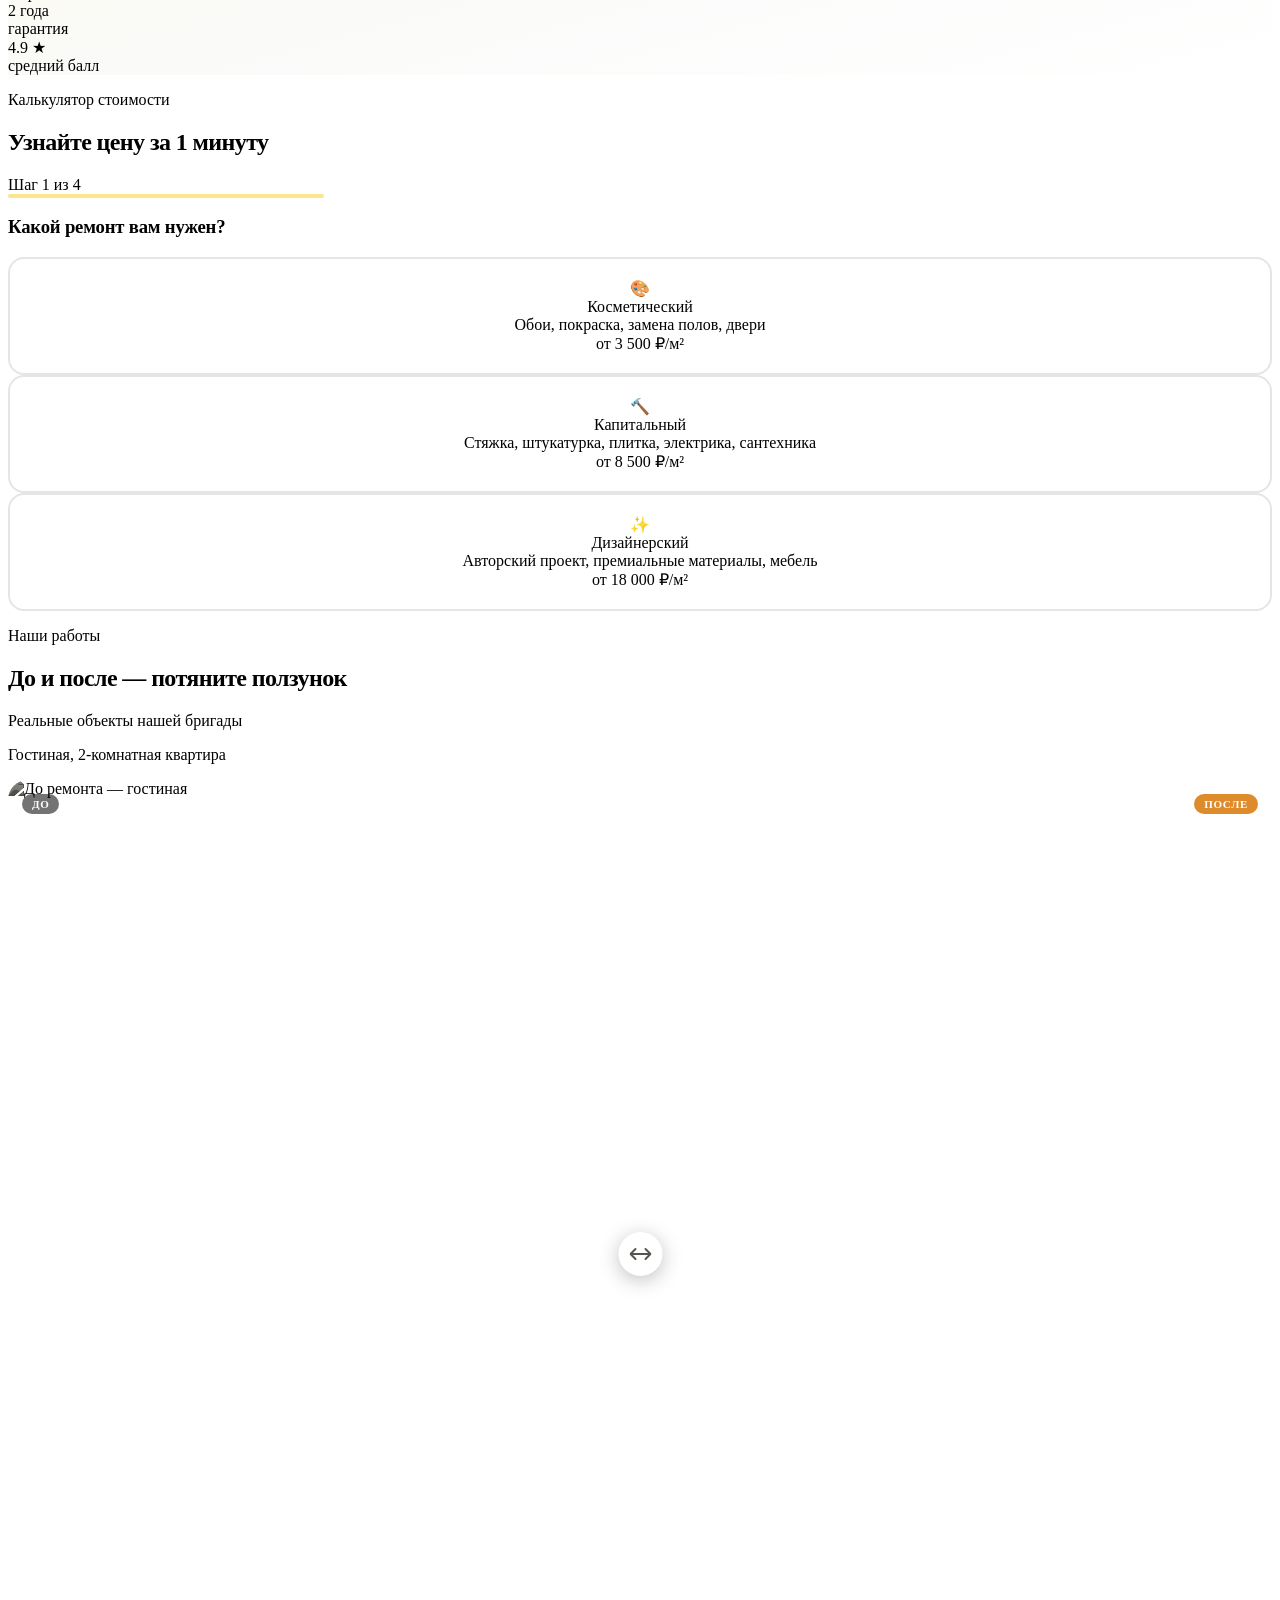
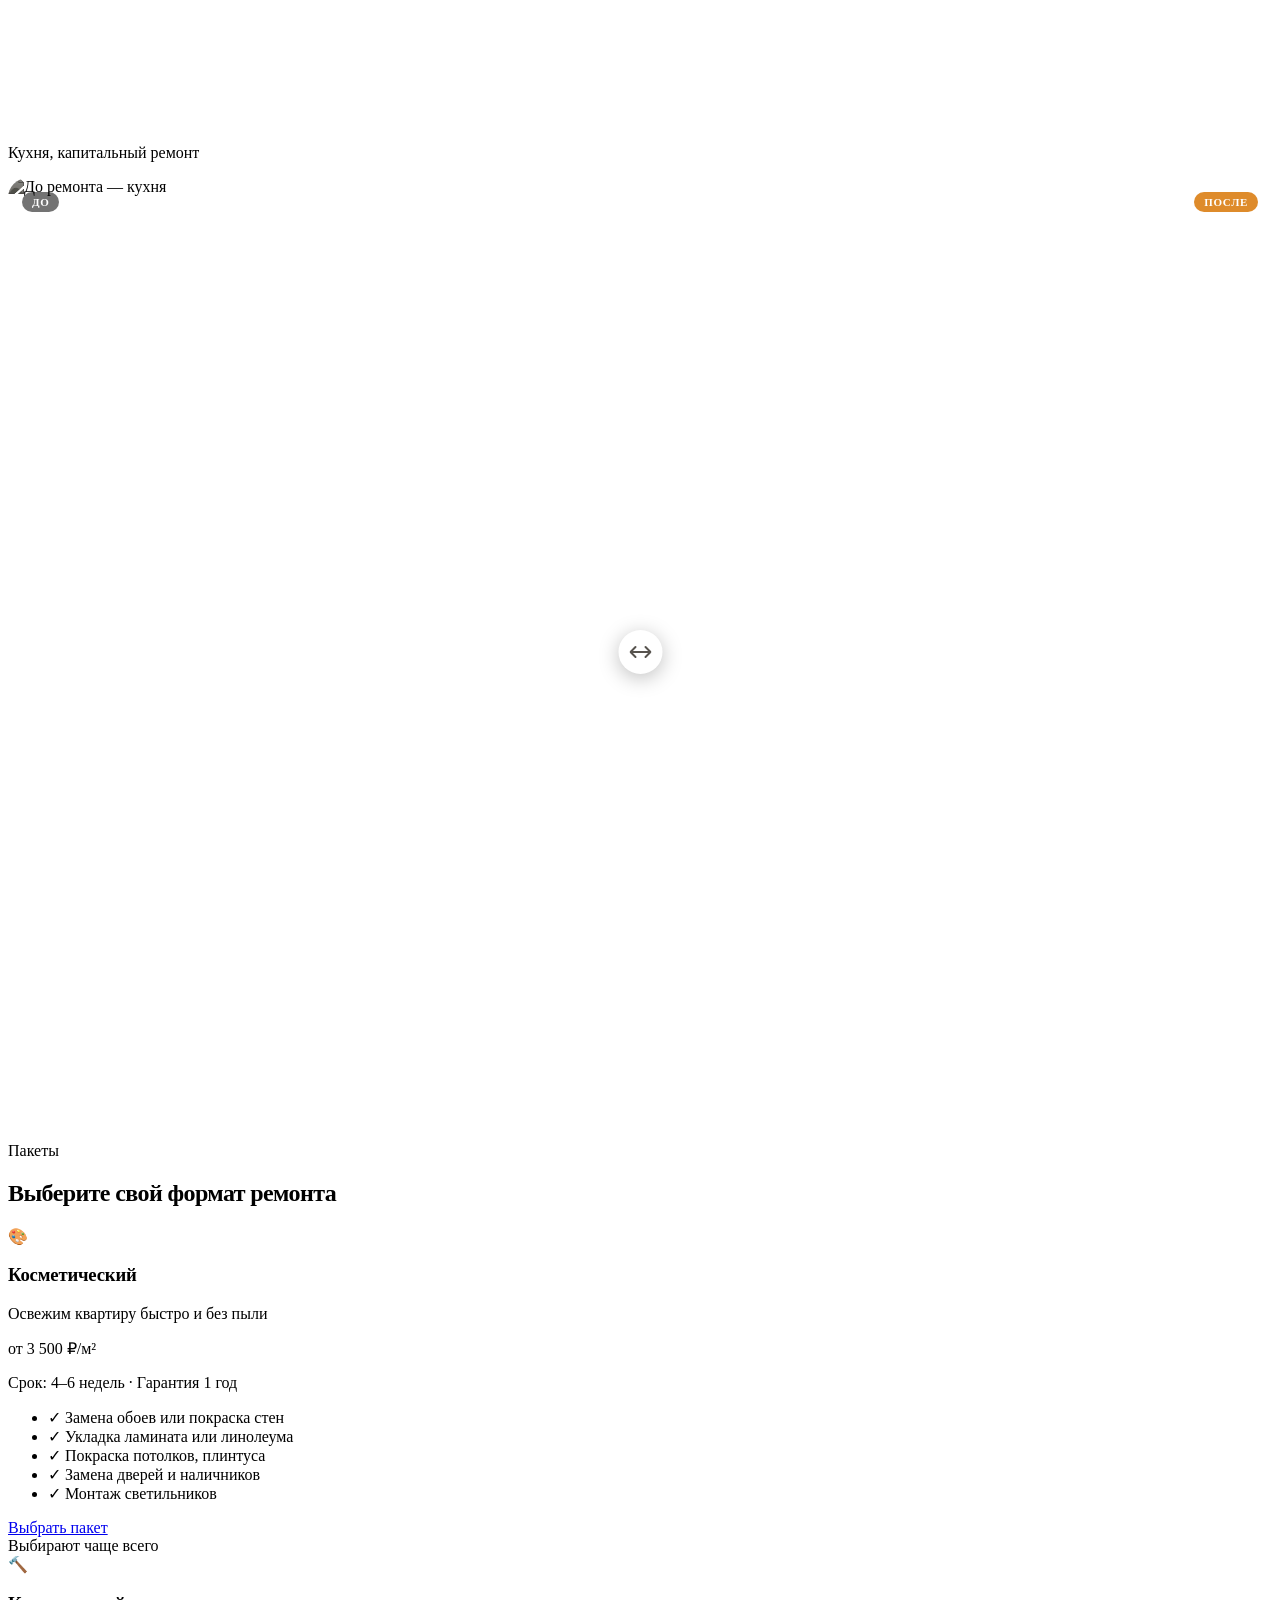
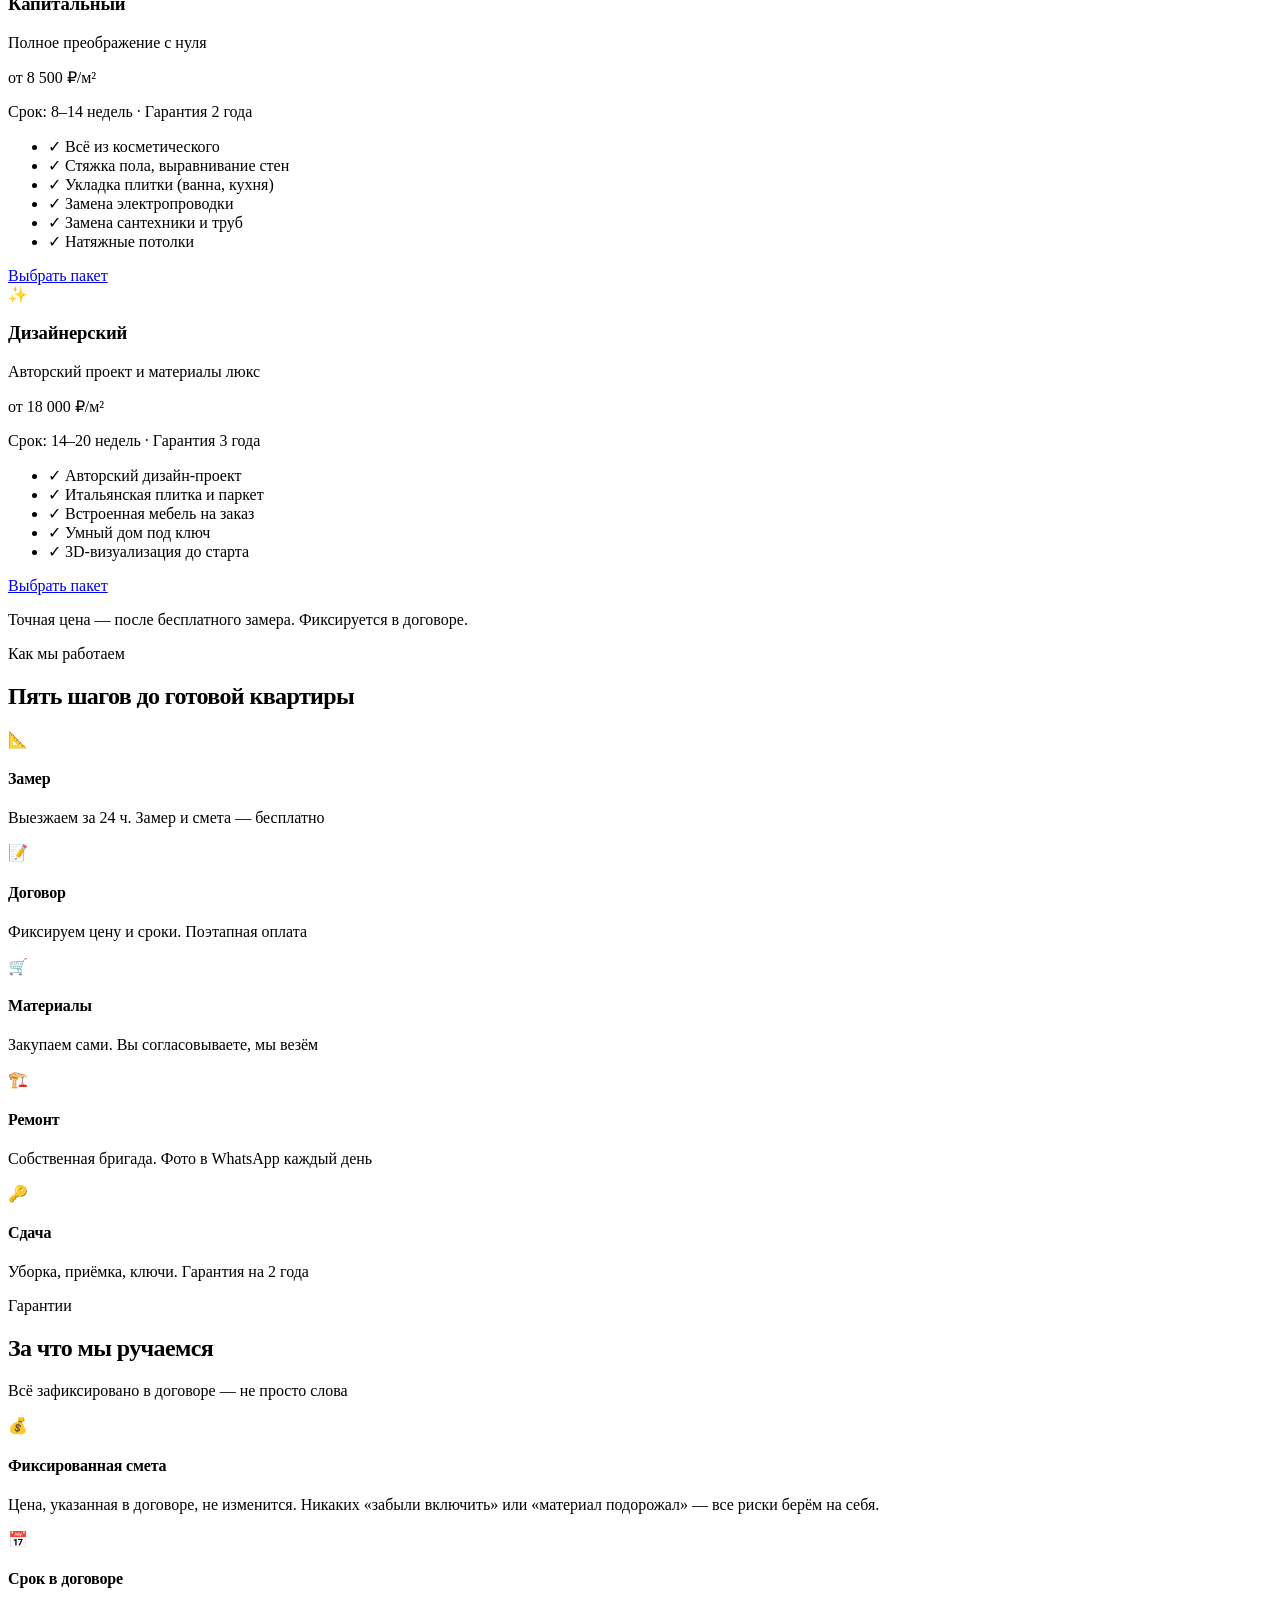
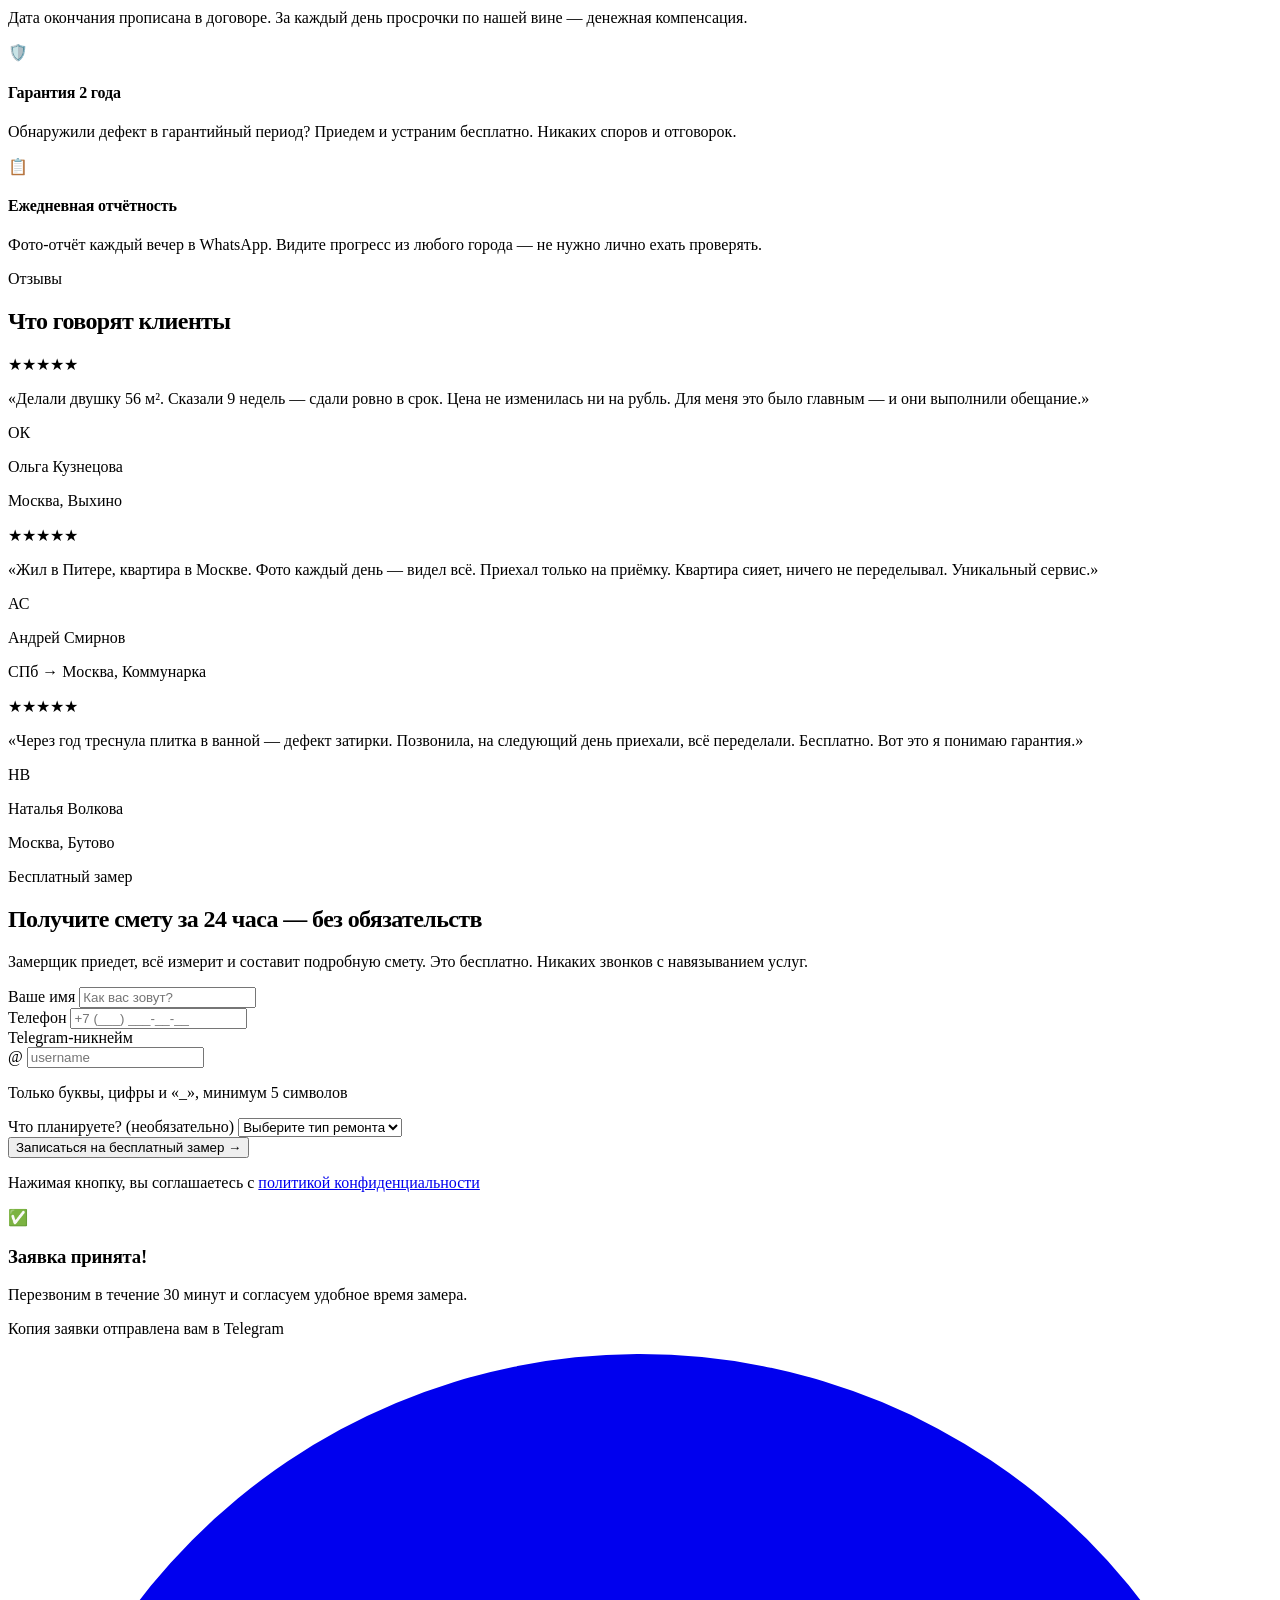
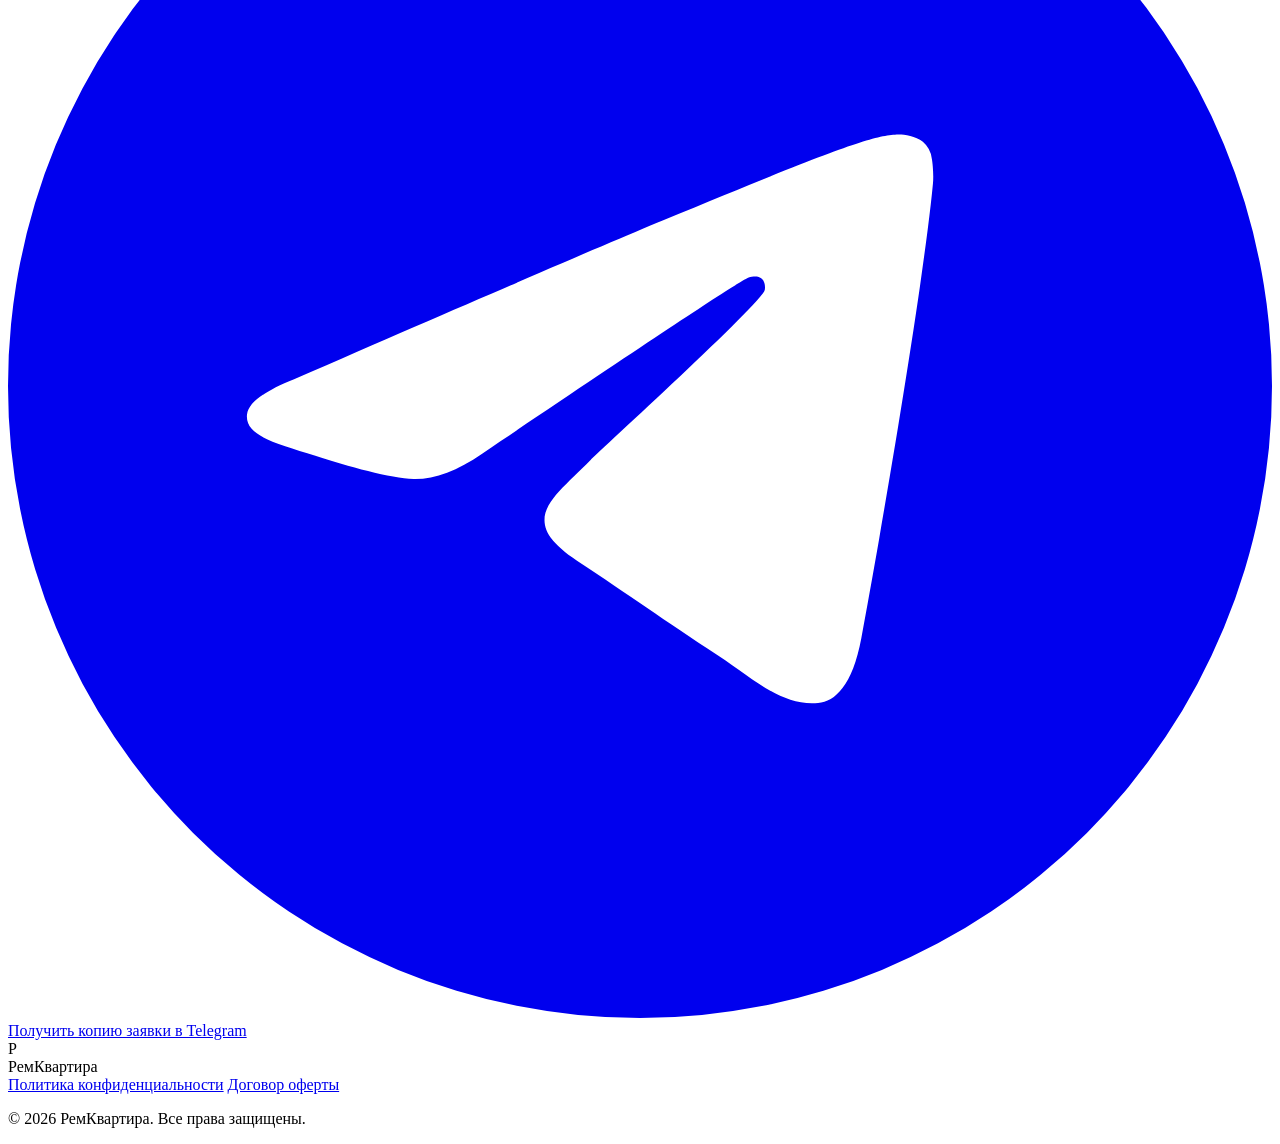
==== commit 985d0831: "Add real privacy & offer pages, fix uncrawlable javascript:void links" ====
--- a/index.html
+++ b/index.html
@@ -3,8 +3,28 @@
 <head>
   <meta charset="UTF-8" />
   <meta name="viewport" content="width=device-width, initial-scale=1.0" />
-  <title>Ремонт квартир под ключ — фиксированная смета, гарантия 2 года</title>
-  <meta name="description" content="Ремонт квартир под ключ. Фиксированная смета — цена не вырастет. Гарантия 2 года. Бесплатный замер за 24 часа." />
+  <title>Ремонт квартир под ключ в Москве — фиксированная смета, гарантия 2 года</title>
+  <meta name="description" content="Ремонт квартир под ключ в Москве с фиксированной сметой. Цена фиксируется в договоре и не изменится. Гарантия 2 года. Бесплатный замер за 24 часа." />
+  <meta name="robots" content="index, follow" />
+  <link rel="canonical" href="https://remont-kvartir-pf.vercel.app/" />
+
+  <!-- Open Graph -->
+  <meta property="og:type"        content="website" />
+  <meta property="og:url"         content="https://remont-kvartir-pf.vercel.app/" />
+  <meta property="og:title"       content="Ремонт квартир под ключ в Москве — фиксированная смета, гарантия 2 года" />
+  <meta property="og:description" content="Ремонт квартир под ключ в Москве с фиксированной сметой. Цена не изменится. Гарантия 2 года. Бесплатный замер за 24 часа." />
+  <meta property="og:image"       content="https://images.unsplash.com/photo-1586023492125-27b2c045efd7?auto=format&fit=crop&w=1200&h=630&q=80" />
+  <meta property="og:image:width"  content="1200" />
+  <meta property="og:image:height" content="630" />
+  <meta property="og:locale"      content="ru_RU" />
+  <meta property="og:site_name"   content="РемКвартира" />
+
+  <!-- Twitter Card -->
+  <meta name="twitter:card"        content="summary_large_image" />
+  <meta name="twitter:title"       content="Ремонт квартир под ключ в Москве — фиксированная смета" />
+  <meta name="twitter:description" content="Ремонт квартир под ключ с фиксированной сметой. Гарантия 2 года. Бесплатный замер за 24 часа." />
+  <meta name="twitter:image"       content="https://images.unsplash.com/photo-1586023492125-27b2c045efd7?auto=format&fit=crop&w=1200&h=630&q=80" />
+
   <link rel="icon" type="image/svg+xml" href="/favicon.svg" />
   <script src="https://cdn.tailwindcss.com"></script>
   <script>
@@ -28,7 +48,80 @@
       }
     }
   </script>
+  <!-- JSON-LD Structured Data -->
+  <script type="application/ld+json">
+  {
+    "@context": "https://schema.org",
+    "@type": ["LocalBusiness", "HomeAndConstructionBusiness"],
+    "name": "РемКвартира",
+    "description": "Ремонт квартир под ключ в Москве с фиксированной сметой. Гарантия 2 года на все виды работ.",
+    "url": "https://remont-kvartir-pf.vercel.app",
+    "address": {
+      "@type": "PostalAddress",
+      "addressLocality": "Москва",
+      "addressCountry": "RU"
+    },
+    "areaServed": { "@type": "City", "name": "Москва" },
+    "aggregateRating": {
+      "@type": "AggregateRating",
+      "ratingValue": "4.9",
+      "reviewCount": "340",
+      "bestRating": "5",
+      "worstRating": "1"
+    },
+    "hasOfferCatalog": {
+      "@type": "OfferCatalog",
+      "name": "Виды ремонта квартир",
+      "itemListElement": [
+        {
+          "@type": "Offer",
+          "itemOffered": {
+            "@type": "Service",
+            "name": "Косметический ремонт квартиры",
+            "description": "Замена обоев, покраска стен, укладка ламината, замена дверей, монтаж светильников"
+          },
+          "priceSpecification": {
+            "@type": "UnitPriceSpecification",
+            "price": "3500",
+            "priceCurrency": "RUB",
+            "unitText": "м²"
+          }
+        },
+        {
+          "@type": "Offer",
+          "itemOffered": {
+            "@type": "Service",
+            "name": "Капитальный ремонт квартиры",
+            "description": "Стяжка пола, штукатурка стен, укладка плитки, замена электропроводки и сантехники"
+          },
+          "priceSpecification": {
+            "@type": "UnitPriceSpecification",
+            "price": "8500",
+            "priceCurrency": "RUB",
+            "unitText": "м²"
+          }
+        },
+        {
+          "@type": "Offer",
+          "itemOffered": {
+            "@type": "Service",
+            "name": "Дизайнерский ремонт квартиры",
+            "description": "Авторский дизайн-проект, итальянская плитка, встроенная мебель на заказ, умный дом"
+          },
+          "priceSpecification": {
+            "@type": "UnitPriceSpecification",
+            "price": "18000",
+            "priceCurrency": "RUB",
+            "unitText": "м²"
+          }
+        }
+      ]
+    }
+  }
+  </script>
+
   <link rel="preconnect" href="https://fonts.googleapis.com" />
+  <link rel="preconnect" href="https://fonts.gstatic.com" crossorigin />
   <link href="https://fonts.googleapis.com/css2?family=Outfit:wght@400;500;600;700;800;900&display=swap" rel="stylesheet" />
 
   <style>
@@ -287,7 +380,7 @@
         <button id="q-submit" class="mt-5 w-full bg-amber-500 hover:bg-amber-600 active:scale-95 text-white font-bold py-4 rounded-2xl text-lg transition-all shadow-md shadow-amber-300/50">
           Получить расчёт бесплатно →
         </button>
-        <p class="text-xs text-stone-400 text-center mt-3">Нажимая кнопку, вы соглашаетесь с политикой конфиденциальности</p>
+        <p class="text-xs text-stone-400 text-center mt-3">Нажимая кнопку, вы соглашаетесь с <a href="/privacy.html" target="_blank" class="underline hover:text-amber-600 transition-colors">политикой конфиденциальности</a></p>
       </div>
 
       <!-- STEP 5: Result -->
@@ -334,11 +427,11 @@
       <div>
         <p class="font-semibold text-stone-700 mb-3 text-center">Гостиная, 2-комнатная квартира</p>
         <div class="ba-wrap" style="aspect-ratio:4/3">
-          <img class="ba-before w-full h-full object-cover"
+          <img class="ba-before w-full h-full object-cover" loading="lazy"
             src="https://images.unsplash.com/photo-1600210492493-0946911123ea?auto=format&fit=crop&w=900&q=80"
             style="filter:grayscale(.5) sepia(.65) brightness(.5) saturate(.25) contrast(1.05)"
             alt="До ремонта — гостиная" />
-          <img class="ba-after-img"
+          <img class="ba-after-img" loading="lazy"
             src="https://images.unsplash.com/photo-1586023492125-27b2c045efd7?auto=format&fit=crop&w=900&q=80"
             alt="После ремонта — гостиная" />
           <span class="ba-badge" style="left:14px">ДО</span>
@@ -358,11 +451,11 @@
       <div>
         <p class="font-semibold text-stone-700 mb-3 text-center">Кухня, капитальный ремонт</p>
         <div class="ba-wrap" style="aspect-ratio:4/3">
-          <img class="ba-before w-full h-full object-cover"
+          <img class="ba-before w-full h-full object-cover" loading="lazy"
             src="https://images.unsplash.com/photo-1556909172-54557c7e4fb7?auto=format&fit=crop&w=900&q=80"
             style="filter:grayscale(.5) sepia(.65) brightness(.5) saturate(.25) contrast(1.05)"
             alt="До ремонта — кухня" />
-          <img class="ba-after-img"
+          <img class="ba-after-img" loading="lazy"
             src="https://images.unsplash.com/photo-1556909114-f6e7ad7d3136?auto=format&fit=crop&w=900&q=80"
             alt="После ремонта — кухня" />
           <span class="ba-badge" style="left:14px">ДО</span>
@@ -639,7 +732,7 @@
         class="w-full bg-amber-500 hover:bg-amber-600 active:scale-95 text-white font-bold py-4 rounded-xl text-lg transition-all">
         Записаться на бесплатный замер →
       </button>
-      <p class="text-xs text-stone-500 text-center mt-3">Нажимая кнопку, вы соглашаетесь с политикой конфиденциальности</p>
+      <p class="text-xs text-stone-500 text-center mt-3">Нажимая кнопку, вы соглашаетесь с <a href="/privacy.html" target="_blank" class="underline hover:text-amber-400 transition-colors">политикой конфиденциальности</a></p>
     </form>
 
     <div id="final-success" class="hidden bg-stone-800 rounded-2xl p-10 text-center">
@@ -665,8 +758,8 @@
       <span class="font-bold text-stone-300">РемКвартира</span>
     </div>
     <div class="flex gap-6 text-xs">
-      <a href="javascript:void(0)" class="hover:text-stone-300 transition-colors">Политика конфиденциальности</a>
-      <a href="javascript:void(0)" class="hover:text-stone-300 transition-colors">Договор оферты</a>
+      <a href="/privacy.html" class="hover:text-stone-300 transition-colors">Политика конфиденциальности</a>
+      <a href="/offer.html" class="hover:text-stone-300 transition-colors">Договор оферты</a>
     </div>
     <p class="text-xs">© <span id="copy-year"></span> РемКвартира. Все права защищены.</p>
   </div>
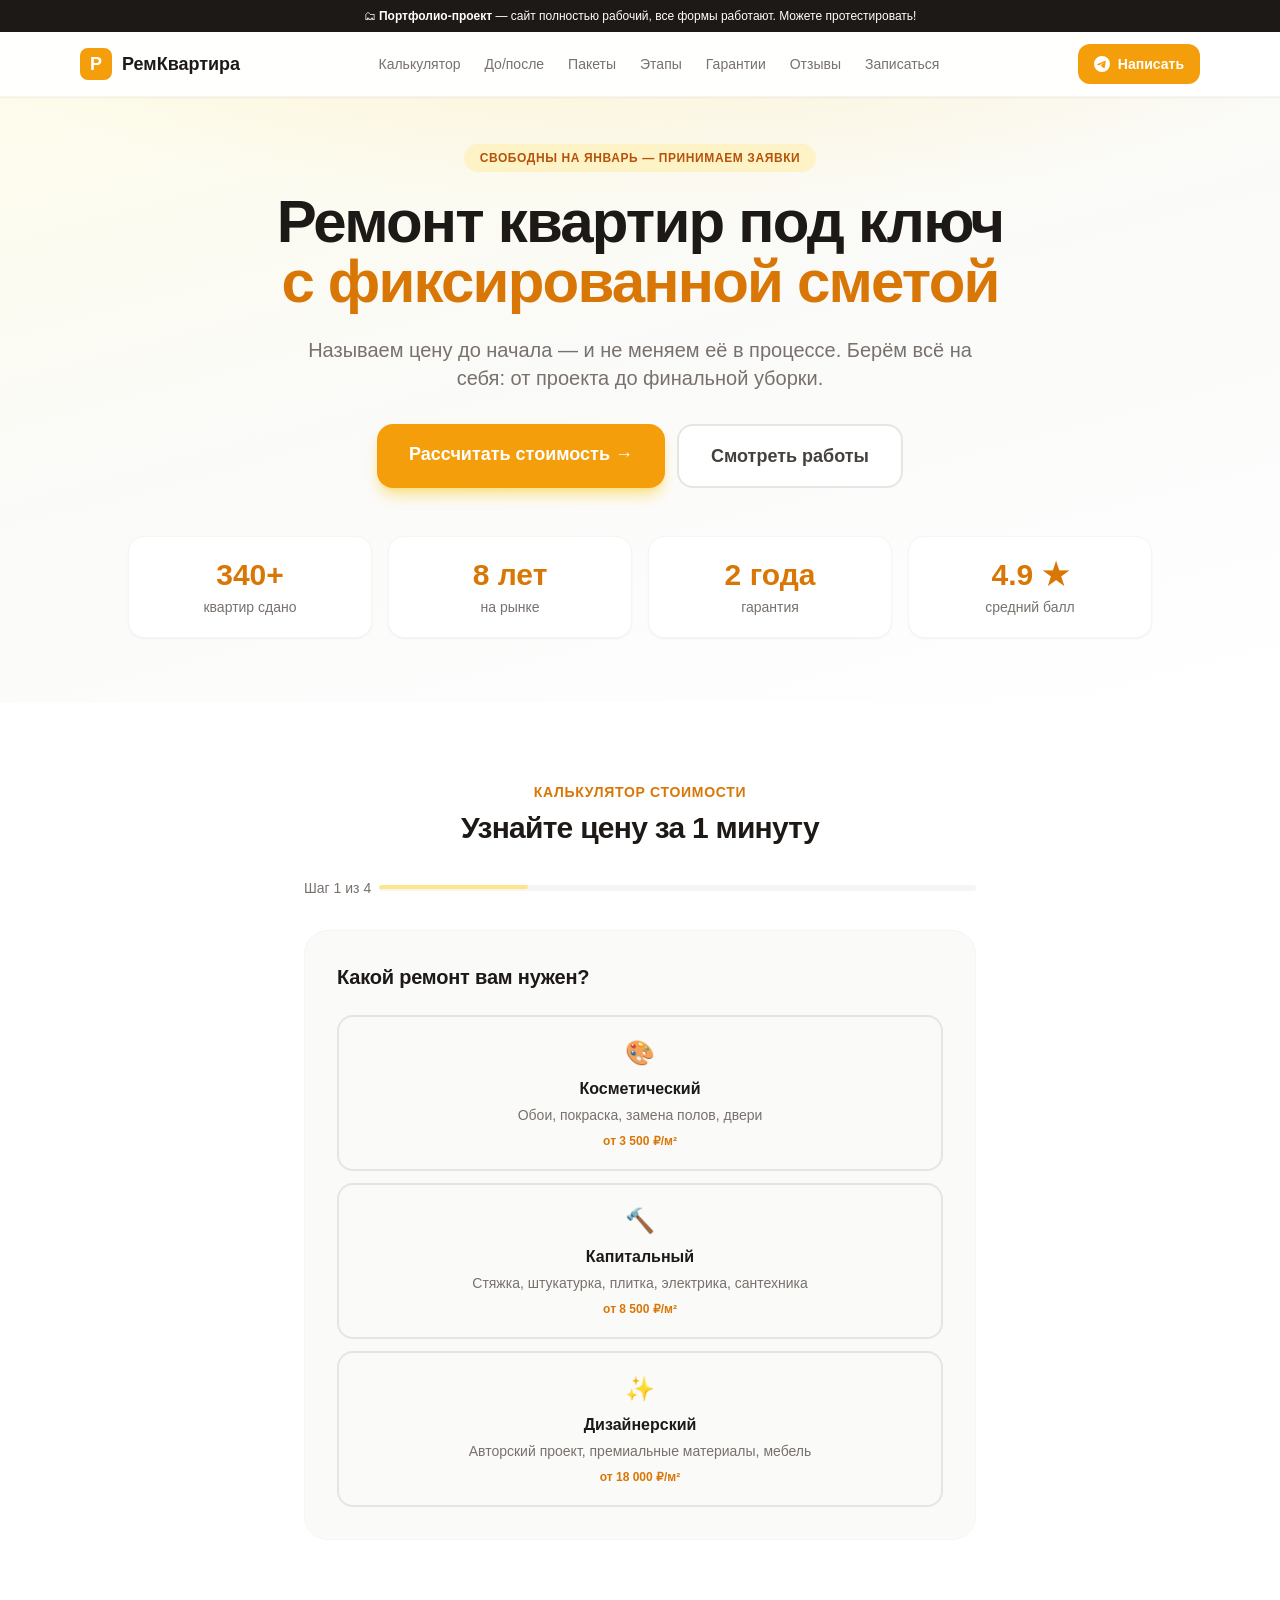
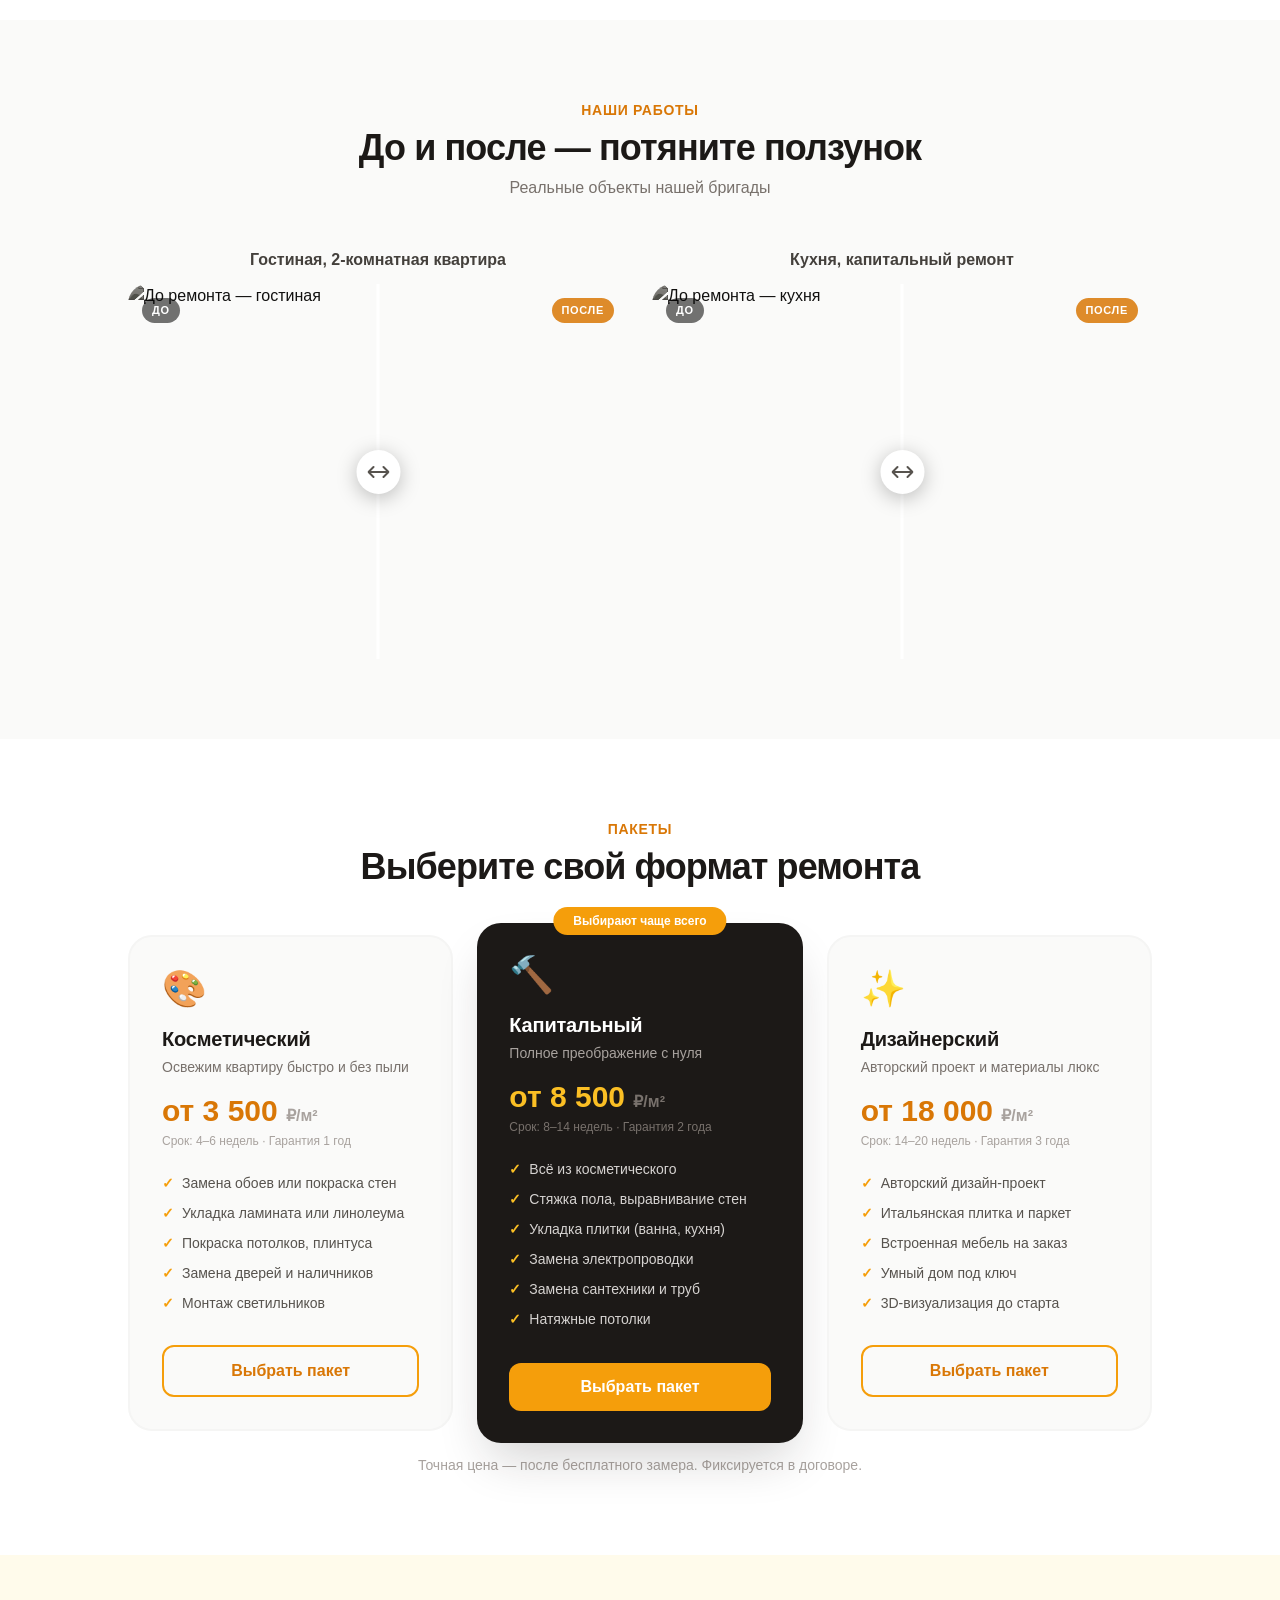
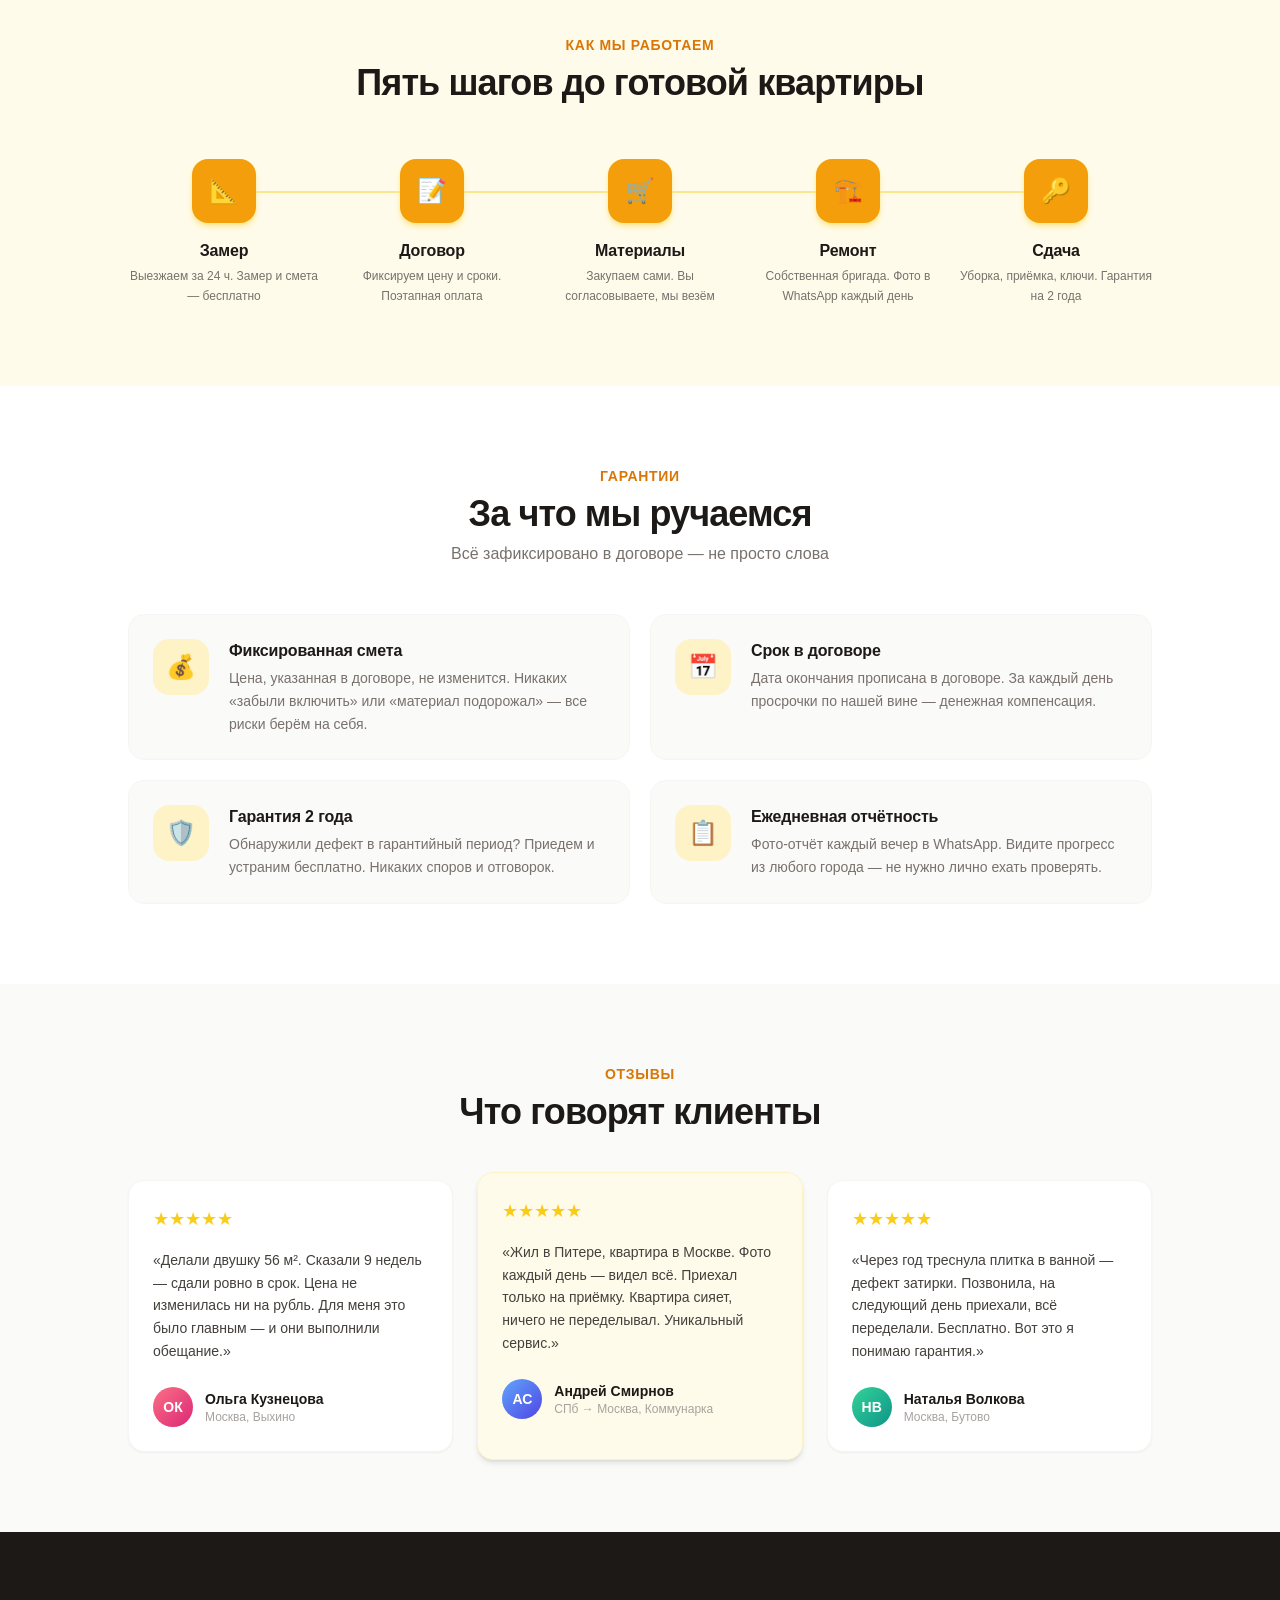
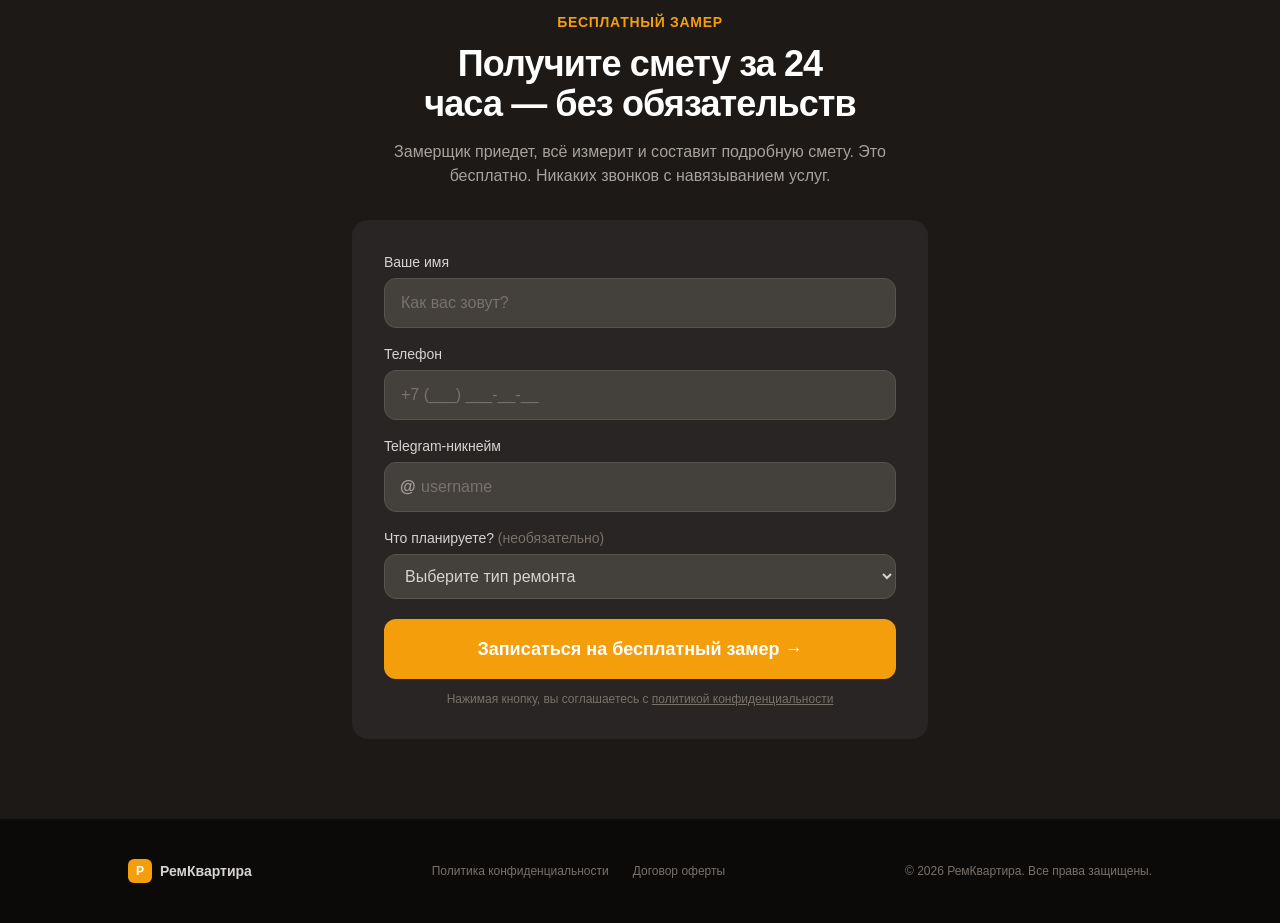
==== commit ca4e693c: "Replace Tailwind CDN with prebuilt static CSS (123 KiB -> 21 KiB, removes render-blocking JS)" ====
--- a/index.html
+++ b/index.html
@@ -26,28 +26,7 @@
   <meta name="twitter:image"       content="https://images.unsplash.com/photo-1586023492125-27b2c045efd7?auto=format&fit=crop&w=1200&h=630&q=80" />
 
   <link rel="icon" type="image/svg+xml" href="/favicon.svg" />
-  <script src="https://cdn.tailwindcss.com"></script>
-  <script>
-    tailwind.config = {
-      theme: {
-        extend: {
-          colors: {
-            amber: {
-              50:  '#fffbeb', 100: '#fef3c7', 200: '#fde68a',
-              400: '#fbbf24', 500: '#f59e0b', 600: '#d97706',
-              700: '#b45309', 800: '#92400e', 900: '#78350f',
-            },
-            stone: {
-              50: '#fafaf9', 100: '#f5f5f4', 200: '#e7e5e4',
-              300: '#d6d3d1', 400: '#a8a29e', 500: '#78716c',
-              600: '#57534e', 700: '#44403c', 800: '#292524', 900: '#1c1917',
-            }
-          },
-          fontFamily: { sans: ['Outfit', 'sans-serif'] }
-        }
-      }
-    }
-  </script>
+  <link rel="stylesheet" href="/styles.css" />
   <!-- JSON-LD Structured Data -->
   <script type="application/ld+json">
   {
--- a/styles.css
+++ b/styles.css
@@ -0,0 +1 @@
+*,:after,:before{--tw-border-spacing-x:0;--tw-border-spacing-y:0;--tw-translate-x:0;--tw-translate-y:0;--tw-rotate:0;--tw-skew-x:0;--tw-skew-y:0;--tw-scale-x:1;--tw-scale-y:1;--tw-pan-x: ;--tw-pan-y: ;--tw-pinch-zoom: ;--tw-scroll-snap-strictness:proximity;--tw-gradient-from-position: ;--tw-gradient-via-position: ;--tw-gradient-to-position: ;--tw-ordinal: ;--tw-slashed-zero: ;--tw-numeric-figure: ;--tw-numeric-spacing: ;--tw-numeric-fraction: ;--tw-ring-inset: ;--tw-ring-offset-width:0px;--tw-ring-offset-color:#fff;--tw-ring-color:rgba(59,130,246,.5);--tw-ring-offset-shadow:0 0 #0000;--tw-ring-shadow:0 0 #0000;--tw-shadow:0 0 #0000;--tw-shadow-colored:0 0 #0000;--tw-blur: ;--tw-brightness: ;--tw-contrast: ;--tw-grayscale: ;--tw-hue-rotate: ;--tw-invert: ;--tw-saturate: ;--tw-sepia: ;--tw-drop-shadow: ;--tw-backdrop-blur: ;--tw-backdrop-brightness: ;--tw-backdrop-contrast: ;--tw-backdrop-grayscale: ;--tw-backdrop-hue-rotate: ;--tw-backdrop-invert: ;--tw-backdrop-opacity: ;--tw-backdrop-saturate: ;--tw-backdrop-sepia: ;--tw-contain-size: ;--tw-contain-layout: ;--tw-contain-paint: ;--tw-contain-style: }::backdrop{--tw-border-spacing-x:0;--tw-border-spacing-y:0;--tw-translate-x:0;--tw-translate-y:0;--tw-rotate:0;--tw-skew-x:0;--tw-skew-y:0;--tw-scale-x:1;--tw-scale-y:1;--tw-pan-x: ;--tw-pan-y: ;--tw-pinch-zoom: ;--tw-scroll-snap-strictness:proximity;--tw-gradient-from-position: ;--tw-gradient-via-position: ;--tw-gradient-to-position: ;--tw-ordinal: ;--tw-slashed-zero: ;--tw-numeric-figure: ;--tw-numeric-spacing: ;--tw-numeric-fraction: ;--tw-ring-inset: ;--tw-ring-offset-width:0px;--tw-ring-offset-color:#fff;--tw-ring-color:rgba(59,130,246,.5);--tw-ring-offset-shadow:0 0 #0000;--tw-ring-shadow:0 0 #0000;--tw-shadow:0 0 #0000;--tw-shadow-colored:0 0 #0000;--tw-blur: ;--tw-brightness: ;--tw-contrast: ;--tw-grayscale: ;--tw-hue-rotate: ;--tw-invert: ;--tw-saturate: ;--tw-sepia: ;--tw-drop-shadow: ;--tw-backdrop-blur: ;--tw-backdrop-brightness: ;--tw-backdrop-contrast: ;--tw-backdrop-grayscale: ;--tw-backdrop-hue-rotate: ;--tw-backdrop-invert: ;--tw-backdrop-opacity: ;--tw-backdrop-saturate: ;--tw-backdrop-sepia: ;--tw-contain-size: ;--tw-contain-layout: ;--tw-contain-paint: ;--tw-contain-style: }/*! tailwindcss v3.4.17 | MIT License | https://tailwindcss.com*/*,:after,:before{box-sizing:border-box;border:0 solid #e5e7eb}:after,:before{--tw-content:""}:host,html{line-height:1.5;-webkit-text-size-adjust:100%;-moz-tab-size:4;-o-tab-size:4;tab-size:4;font-family:Outfit,sans-serif;font-feature-settings:normal;font-variation-settings:normal;-webkit-tap-highlight-color:transparent}body{margin:0;line-height:inherit}hr{height:0;color:inherit;border-top-width:1px}abbr:where([title]){-webkit-text-decoration:underline dotted;text-decoration:underline dotted}h1,h2,h3,h4,h5,h6{font-size:inherit;font-weight:inherit}a{color:inherit;text-decoration:inherit}b,strong{font-weight:bolder}code,kbd,pre,samp{font-family:ui-monospace,SFMono-Regular,Menlo,Monaco,Consolas,Liberation Mono,Courier New,monospace;font-feature-settings:normal;font-variation-settings:normal;font-size:1em}small{font-size:80%}sub,sup{font-size:75%;line-height:0;position:relative;vertical-align:baseline}sub{bottom:-.25em}sup{top:-.5em}table{text-indent:0;border-color:inherit;border-collapse:collapse}button,input,optgroup,select,textarea{font-family:inherit;font-feature-settings:inherit;font-variation-settings:inherit;font-size:100%;font-weight:inherit;line-height:inherit;letter-spacing:inherit;color:inherit;margin:0;padding:0}button,select{text-transform:none}button,input:where([type=button]),input:where([type=reset]),input:where([type=submit]){-webkit-appearance:button;background-color:transparent;background-image:none}:-moz-focusring{outline:auto}:-moz-ui-invalid{box-shadow:none}progress{vertical-align:baseline}::-webkit-inner-spin-button,::-webkit-outer-spin-button{height:auto}[type=search]{-webkit-appearance:textfield;outline-offset:-2px}::-webkit-search-decoration{-webkit-appearance:none}::-webkit-file-upload-button{-webkit-appearance:button;font:inherit}summary{display:list-item}blockquote,dd,dl,figure,h1,h2,h3,h4,h5,h6,hr,p,pre{margin:0}fieldset{margin:0}fieldset,legend{padding:0}menu,ol,ul{list-style:none;margin:0;padding:0}dialog{padding:0}textarea{resize:vertical}input::-moz-placeholder,textarea::-moz-placeholder{opacity:1;color:#9ca3af}input::placeholder,textarea::placeholder{opacity:1;color:#9ca3af}[role=button],button{cursor:pointer}:disabled{cursor:default}audio,canvas,embed,iframe,img,object,svg,video{display:block;vertical-align:middle}img,video{max-width:100%;height:auto}[hidden]:where(:not([hidden=until-found])){display:none}.visible{visibility:visible}.fixed{position:fixed}.absolute{position:absolute}.relative{position:relative}.inset-x-0{left:0;right:0}.-top-4{top:-1rem}.left-0{left:0}.left-1\/2{left:50%}.left-4{left:1rem}.right-0{right:0}.top-0{top:0}.top-1\/2{top:50%}.top-8{top:2rem}.z-10{z-index:10}.z-50{z-index:50}.z-\[60\]{z-index:60}.mx-auto{margin-left:auto;margin-right:auto}.mb-1{margin-bottom:.25rem}.mb-1\.5{margin-bottom:.375rem}.mb-10{margin-bottom:2.5rem}.mb-12{margin-bottom:3rem}.mb-14{margin-bottom:3.5rem}.mb-2{margin-bottom:.5rem}.mb-3{margin-bottom:.75rem}.mb-4{margin-bottom:1rem}.mb-5{margin-bottom:1.25rem}.mb-6{margin-bottom:1.5rem}.mb-8{margin-bottom:2rem}.mt-1{margin-top:.25rem}.mt-12{margin-top:3rem}.mt-2{margin-top:.5rem}.mt-3{margin-top:.75rem}.mt-4{margin-top:1rem}.mt-5{margin-top:1.25rem}.mt-6{margin-top:1.5rem}.mt-auto{margin-top:auto}.block{display:block}.inline-block{display:inline-block}.flex{display:flex}.grid{display:grid}.hidden{display:none}.h-0\.5{height:.125rem}.h-1\.5{height:.375rem}.h-10{height:2.5rem}.h-14{height:3.5rem}.h-16{height:4rem}.h-4{height:1rem}.h-5{height:1.25rem}.h-6{height:1.5rem}.h-8{height:2rem}.h-full{height:100%}.w-10{width:2.5rem}.w-14{width:3.5rem}.w-16{width:4rem}.w-4{width:1rem}.w-5{width:1.25rem}.w-6{width:1.5rem}.w-8{width:2rem}.w-full{width:100%}.max-w-2xl{max-width:42rem}.max-w-3xl{max-width:48rem}.max-w-5xl{max-width:64rem}.max-w-6xl{max-width:72rem}.max-w-xl{max-width:36rem}.flex-1{flex:1 1 0%}.shrink-0{flex-shrink:0}.-translate-x-1\/2{--tw-translate-x:-50%}.-translate-x-1\/2,.-translate-y-1\/2{transform:translate(var(--tw-translate-x),var(--tw-translate-y)) rotate(var(--tw-rotate)) skewX(var(--tw-skew-x)) skewY(var(--tw-skew-y)) scaleX(var(--tw-scale-x)) scaleY(var(--tw-scale-y))}.-translate-y-1\/2{--tw-translate-y:-50%}.transform{transform:translate(var(--tw-translate-x),var(--tw-translate-y)) rotate(var(--tw-rotate)) skewX(var(--tw-skew-x)) skewY(var(--tw-skew-y)) scaleX(var(--tw-scale-x)) scaleY(var(--tw-scale-y))}.select-none{-webkit-user-select:none;-moz-user-select:none;user-select:none}.grid-cols-2{grid-template-columns:repeat(2,minmax(0,1fr))}.flex-col{flex-direction:column}.items-center{align-items:center}.justify-center{justify-content:center}.justify-between{justify-content:space-between}.gap-2{gap:.5rem}.gap-2\.5{gap:.625rem}.gap-3{gap:.75rem}.gap-4{gap:1rem}.gap-5{gap:1.25rem}.gap-6{gap:1.5rem}.space-y-2>:not([hidden])~:not([hidden]){--tw-space-y-reverse:0;margin-top:calc(.5rem*(1 - var(--tw-space-y-reverse)));margin-bottom:calc(.5rem*var(--tw-space-y-reverse))}.space-y-2\.5>:not([hidden])~:not([hidden]){--tw-space-y-reverse:0;margin-top:calc(.625rem*(1 - var(--tw-space-y-reverse)));margin-bottom:calc(.625rem*var(--tw-space-y-reverse))}.space-y-3>:not([hidden])~:not([hidden]){--tw-space-y-reverse:0;margin-top:calc(.75rem*(1 - var(--tw-space-y-reverse)));margin-bottom:calc(.75rem*var(--tw-space-y-reverse))}.space-y-4>:not([hidden])~:not([hidden]){--tw-space-y-reverse:0;margin-top:calc(1rem*(1 - var(--tw-space-y-reverse)));margin-bottom:calc(1rem*var(--tw-space-y-reverse))}.space-y-8>:not([hidden])~:not([hidden]){--tw-space-y-reverse:0;margin-top:calc(2rem*(1 - var(--tw-space-y-reverse)));margin-bottom:calc(2rem*var(--tw-space-y-reverse))}.overflow-hidden{overflow:hidden}.whitespace-nowrap{white-space:nowrap}.text-wrap{text-wrap:wrap}.rounded-2xl{border-radius:1rem}.rounded-3xl{border-radius:1.5rem}.rounded-full{border-radius:9999px}.rounded-lg{border-radius:.5rem}.rounded-md{border-radius:.375rem}.rounded-xl{border-radius:.75rem}.border{border-width:1px}.border-2{border-width:2px}.border-b{border-bottom-width:1px}.border-amber-100{--tw-border-opacity:1;border-color:rgb(254 243 199/var(--tw-border-opacity,1))}.border-amber-200{--tw-border-opacity:1;border-color:rgb(253 230 138/var(--tw-border-opacity,1))}.border-amber-500{--tw-border-opacity:1;border-color:rgb(245 158 11/var(--tw-border-opacity,1))}.border-green-200{--tw-border-opacity:1;border-color:rgb(187 247 208/var(--tw-border-opacity,1))}.border-green-700{--tw-border-opacity:1;border-color:rgb(21 128 61/var(--tw-border-opacity,1))}.border-stone-100{--tw-border-opacity:1;border-color:rgb(245 245 244/var(--tw-border-opacity,1))}.border-stone-200{--tw-border-opacity:1;border-color:rgb(231 229 228/var(--tw-border-opacity,1))}.border-stone-600{--tw-border-opacity:1;border-color:rgb(87 83 78/var(--tw-border-opacity,1))}.bg-\[\#229ED9\]{--tw-bg-opacity:1;background-color:rgb(34 158 217/var(--tw-bg-opacity,1))}.bg-amber-100{--tw-bg-opacity:1;background-color:rgb(254 243 199/var(--tw-bg-opacity,1))}.bg-amber-200{--tw-bg-opacity:1;background-color:rgb(253 230 138/var(--tw-bg-opacity,1))}.bg-amber-400{--tw-bg-opacity:1;background-color:rgb(251 191 36/var(--tw-bg-opacity,1))}.bg-amber-50{--tw-bg-opacity:1;background-color:rgb(255 251 235/var(--tw-bg-opacity,1))}.bg-amber-500{--tw-bg-opacity:1;background-color:rgb(245 158 11/var(--tw-bg-opacity,1))}.bg-green-50{--tw-bg-opacity:1;background-color:rgb(240 253 244/var(--tw-bg-opacity,1))}.bg-green-900\/30{background-color:rgba(20,83,45,.3)}.bg-stone-100{--tw-bg-opacity:1;background-color:rgb(245 245 244/var(--tw-bg-opacity,1))}.bg-stone-50{--tw-bg-opacity:1;background-color:rgb(250 250 249/var(--tw-bg-opacity,1))}.bg-stone-700{--tw-bg-opacity:1;background-color:rgb(68 64 60/var(--tw-bg-opacity,1))}.bg-stone-800{--tw-bg-opacity:1;background-color:rgb(41 37 36/var(--tw-bg-opacity,1))}.bg-stone-900{--tw-bg-opacity:1;background-color:rgb(28 25 23/var(--tw-bg-opacity,1))}.bg-stone-950{--tw-bg-opacity:1;background-color:rgb(12 10 9/var(--tw-bg-opacity,1))}.bg-white{--tw-bg-opacity:1;background-color:rgb(255 255 255/var(--tw-bg-opacity,1))}.bg-white\/95{background-color:hsla(0,0%,100%,.95)}.bg-gradient-to-br{background-image:linear-gradient(to bottom right,var(--tw-gradient-stops))}.from-blue-400{--tw-gradient-from:#60a5fa var(--tw-gradient-from-position);--tw-gradient-to:rgba(96,165,250,0) var(--tw-gradient-to-position);--tw-gradient-stops:var(--tw-gradient-from),var(--tw-gradient-to)}.from-emerald-400{--tw-gradient-from:#34d399 var(--tw-gradient-from-position);--tw-gradient-to:rgba(52,211,153,0) var(--tw-gradient-to-position);--tw-gradient-stops:var(--tw-gradient-from),var(--tw-gradient-to)}.from-rose-400{--tw-gradient-from:#fb7185 var(--tw-gradient-from-position);--tw-gradient-to:rgba(251,113,133,0) var(--tw-gradient-to-position);--tw-gradient-stops:var(--tw-gradient-from),var(--tw-gradient-to)}.to-indigo-600{--tw-gradient-to:#4f46e5 var(--tw-gradient-to-position)}.to-pink-600{--tw-gradient-to:#db2777 var(--tw-gradient-to-position)}.to-teal-600{--tw-gradient-to:#0d9488 var(--tw-gradient-to-position)}.object-cover{-o-object-fit:cover;object-fit:cover}.p-10{padding:2.5rem}.p-4{padding:1rem}.p-5{padding:1.25rem}.p-6{padding:1.5rem}.p-8{padding:2rem}.px-4{padding-left:1rem;padding-right:1rem}.px-5{padding-left:1.25rem;padding-right:1.25rem}.px-8{padding-left:2rem;padding-right:2rem}.py-1\.5{padding-top:.375rem;padding-bottom:.375rem}.py-10{padding-top:2.5rem;padding-bottom:2.5rem}.py-12{padding-top:3rem;padding-bottom:3rem}.py-2{padding-top:.5rem;padding-bottom:.5rem}.py-2\.5{padding-top:.625rem;padding-bottom:.625rem}.py-20{padding-top:5rem;padding-bottom:5rem}.py-3{padding-top:.75rem;padding-bottom:.75rem}.py-3\.5{padding-top:.875rem;padding-bottom:.875rem}.py-4{padding-top:1rem;padding-bottom:1rem}.py-8{padding-top:2rem;padding-bottom:2rem}.pb-16{padding-bottom:4rem}.pl-9{padding-left:2.25rem}.pr-4{padding-right:1rem}.pt-36{padding-top:9rem}.text-left{text-align:left}.text-center{text-align:center}.font-sans{font-family:Outfit,sans-serif}.text-2xl{font-size:1.5rem;line-height:2rem}.text-3xl{font-size:1.875rem;line-height:2.25rem}.text-4xl{font-size:2.25rem;line-height:2.5rem}.text-5xl{font-size:3rem;line-height:1}.text-base{font-size:1rem;line-height:1.5rem}.text-lg{font-size:1.125rem;line-height:1.75rem}.text-sm{font-size:.875rem;line-height:1.25rem}.text-xl{font-size:1.25rem;line-height:1.75rem}.text-xs{font-size:.75rem;line-height:1rem}.font-black{font-weight:900}.font-bold{font-weight:700}.font-medium{font-weight:500}.font-semibold{font-weight:600}.uppercase{text-transform:uppercase}.leading-none{line-height:1}.leading-relaxed{line-height:1.625}.leading-tight{line-height:1.25}.tracking-wider{letter-spacing:.05em}.text-amber-400{--tw-text-opacity:1;color:rgb(251 191 36/var(--tw-text-opacity,1))}.text-amber-500{--tw-text-opacity:1;color:rgb(245 158 11/var(--tw-text-opacity,1))}.text-amber-600{--tw-text-opacity:1;color:rgb(217 119 6/var(--tw-text-opacity,1))}.text-amber-700{--tw-text-opacity:1;color:rgb(180 83 9/var(--tw-text-opacity,1))}.text-green-400{--tw-text-opacity:1;color:rgb(74 222 128/var(--tw-text-opacity,1))}.text-green-600{--tw-text-opacity:1;color:rgb(22 163 74/var(--tw-text-opacity,1))}.text-red-400{--tw-text-opacity:1;color:rgb(248 113 113/var(--tw-text-opacity,1))}.text-red-500{--tw-text-opacity:1;color:rgb(239 68 68/var(--tw-text-opacity,1))}.text-stone-300{--tw-text-opacity:1;color:rgb(214 211 209/var(--tw-text-opacity,1))}.text-stone-400{--tw-text-opacity:1;color:rgb(168 162 158/var(--tw-text-opacity,1))}.text-stone-500{--tw-text-opacity:1;color:rgb(120 113 108/var(--tw-text-opacity,1))}.text-stone-600{--tw-text-opacity:1;color:rgb(87 83 78/var(--tw-text-opacity,1))}.text-stone-700{--tw-text-opacity:1;color:rgb(68 64 60/var(--tw-text-opacity,1))}.text-stone-800{--tw-text-opacity:1;color:rgb(41 37 36/var(--tw-text-opacity,1))}.text-stone-900{--tw-text-opacity:1;color:rgb(28 25 23/var(--tw-text-opacity,1))}.text-white{--tw-text-opacity:1;color:rgb(255 255 255/var(--tw-text-opacity,1))}.text-yellow-400{--tw-text-opacity:1;color:rgb(250 204 21/var(--tw-text-opacity,1))}.underline{text-decoration-line:underline}.antialiased{-webkit-font-smoothing:antialiased;-moz-osx-font-smoothing:grayscale}.placeholder-stone-400::-moz-placeholder{--tw-placeholder-opacity:1;color:rgb(168 162 158/var(--tw-placeholder-opacity,1))}.placeholder-stone-400::placeholder{--tw-placeholder-opacity:1;color:rgb(168 162 158/var(--tw-placeholder-opacity,1))}.placeholder-stone-500::-moz-placeholder{--tw-placeholder-opacity:1;color:rgb(120 113 108/var(--tw-placeholder-opacity,1))}.placeholder-stone-500::placeholder{--tw-placeholder-opacity:1;color:rgb(120 113 108/var(--tw-placeholder-opacity,1))}.shadow-2xl{--tw-shadow:0 25px 50px -12px rgba(0,0,0,.25);--tw-shadow-colored:0 25px 50px -12px var(--tw-shadow-color)}.shadow-2xl,.shadow-lg{box-shadow:var(--tw-ring-offset-shadow,0 0 #0000),var(--tw-ring-shadow,0 0 #0000),var(--tw-shadow)}.shadow-lg{--tw-shadow:0 10px 15px -3px rgba(0,0,0,.1),0 4px 6px -4px rgba(0,0,0,.1);--tw-shadow-colored:0 10px 15px -3px var(--tw-shadow-color),0 4px 6px -4px var(--tw-shadow-color)}.shadow-md{--tw-shadow:0 4px 6px -1px rgba(0,0,0,.1),0 2px 4px -2px rgba(0,0,0,.1);--tw-shadow-colored:0 4px 6px -1px var(--tw-shadow-color),0 2px 4px -2px var(--tw-shadow-color)}.shadow-md,.shadow-sm{box-shadow:var(--tw-ring-offset-shadow,0 0 #0000),var(--tw-ring-shadow,0 0 #0000),var(--tw-shadow)}.shadow-sm{--tw-shadow:0 1px 2px 0 rgba(0,0,0,.05);--tw-shadow-colored:0 1px 2px 0 var(--tw-shadow-color)}.shadow-amber-200{--tw-shadow-color:#fde68a;--tw-shadow:var(--tw-shadow-colored)}.shadow-amber-300\/50{--tw-shadow-color:rgba(252,211,77,.5);--tw-shadow:var(--tw-shadow-colored)}.shadow-amber-300\/60{--tw-shadow-color:rgba(252,211,77,.6);--tw-shadow:var(--tw-shadow-colored)}.shadow-stone-900\/20{--tw-shadow-color:rgba(28,25,23,.2);--tw-shadow:var(--tw-shadow-colored)}.sepia{--tw-sepia:sepia(100%);filter:var(--tw-blur) var(--tw-brightness) var(--tw-contrast) var(--tw-grayscale) var(--tw-hue-rotate) var(--tw-invert) var(--tw-saturate) var(--tw-sepia) var(--tw-drop-shadow)}.backdrop-blur{--tw-backdrop-blur:blur(8px);-webkit-backdrop-filter:var(--tw-backdrop-blur) var(--tw-backdrop-brightness) var(--tw-backdrop-contrast) var(--tw-backdrop-grayscale) var(--tw-backdrop-hue-rotate) var(--tw-backdrop-invert) var(--tw-backdrop-opacity) var(--tw-backdrop-saturate) var(--tw-backdrop-sepia);backdrop-filter:var(--tw-backdrop-blur) var(--tw-backdrop-brightness) var(--tw-backdrop-contrast) var(--tw-backdrop-grayscale) var(--tw-backdrop-hue-rotate) var(--tw-backdrop-invert) var(--tw-backdrop-opacity) var(--tw-backdrop-saturate) var(--tw-backdrop-sepia)}.transition{transition-property:color,background-color,border-color,text-decoration-color,fill,stroke,opacity,box-shadow,transform,filter,-webkit-backdrop-filter;transition-property:color,background-color,border-color,text-decoration-color,fill,stroke,opacity,box-shadow,transform,filter,backdrop-filter;transition-property:color,background-color,border-color,text-decoration-color,fill,stroke,opacity,box-shadow,transform,filter,backdrop-filter,-webkit-backdrop-filter;transition-timing-function:cubic-bezier(.4,0,.2,1);transition-duration:.15s}.transition-all{transition-property:all;transition-timing-function:cubic-bezier(.4,0,.2,1);transition-duration:.15s}.transition-colors{transition-property:color,background-color,border-color,text-decoration-color,fill,stroke;transition-timing-function:cubic-bezier(.4,0,.2,1);transition-duration:.15s}.transition-opacity{transition-property:opacity;transition-timing-function:cubic-bezier(.4,0,.2,1);transition-duration:.15s}.duration-300{transition-duration:.3s}.hover\:border-amber-400:hover{--tw-border-opacity:1;border-color:rgb(251 191 36/var(--tw-border-opacity,1))}.hover\:bg-\[\#1a8bbf\]:hover{--tw-bg-opacity:1;background-color:rgb(26 139 191/var(--tw-bg-opacity,1))}.hover\:bg-amber-500:hover{--tw-bg-opacity:1;background-color:rgb(245 158 11/var(--tw-bg-opacity,1))}.hover\:bg-amber-600:hover{--tw-bg-opacity:1;background-color:rgb(217 119 6/var(--tw-bg-opacity,1))}.hover\:text-amber-400:hover{--tw-text-opacity:1;color:rgb(251 191 36/var(--tw-text-opacity,1))}.hover\:text-amber-600:hover{--tw-text-opacity:1;color:rgb(217 119 6/var(--tw-text-opacity,1))}.hover\:text-amber-700:hover{--tw-text-opacity:1;color:rgb(180 83 9/var(--tw-text-opacity,1))}.hover\:text-stone-300:hover{--tw-text-opacity:1;color:rgb(214 211 209/var(--tw-text-opacity,1))}.hover\:text-white:hover{--tw-text-opacity:1;color:rgb(255 255 255/var(--tw-text-opacity,1))}.hover\:opacity-80:hover{opacity:.8}.focus\:border-amber-500:focus{--tw-border-opacity:1;border-color:rgb(245 158 11/var(--tw-border-opacity,1))}.focus\:outline-none:focus{outline:2px solid transparent;outline-offset:2px}.focus\:ring-2:focus{--tw-ring-offset-shadow:var(--tw-ring-inset) 0 0 0 var(--tw-ring-offset-width) var(--tw-ring-offset-color);--tw-ring-shadow:var(--tw-ring-inset) 0 0 0 calc(2px + var(--tw-ring-offset-width)) var(--tw-ring-color);box-shadow:var(--tw-ring-offset-shadow),var(--tw-ring-shadow),var(--tw-shadow,0 0 #0000)}.focus\:ring-amber-100:focus{--tw-ring-opacity:1;--tw-ring-color:rgb(254 243 199/var(--tw-ring-opacity,1))}.active\:scale-95:active{--tw-scale-x:.95;--tw-scale-y:.95;transform:translate(var(--tw-translate-x),var(--tw-translate-y)) rotate(var(--tw-rotate)) skewX(var(--tw-skew-x)) skewY(var(--tw-skew-y)) scaleX(var(--tw-scale-x)) scaleY(var(--tw-scale-y))}@media (min-width:640px){.sm\:flex-row{flex-direction:row}}@media (min-width:768px){.md\:-mb-2{margin-bottom:-.5rem}.md\:-mb-3{margin-bottom:-.75rem}.md\:-mt-2{margin-top:-.5rem}.md\:-mt-3{margin-top:-.75rem}.md\:block{display:block}.md\:flex{display:flex}.md\:grid-cols-2{grid-template-columns:repeat(2,minmax(0,1fr))}.md\:grid-cols-3{grid-template-columns:repeat(3,minmax(0,1fr))}.md\:grid-cols-4{grid-template-columns:repeat(4,minmax(0,1fr))}.md\:grid-cols-5{grid-template-columns:repeat(5,minmax(0,1fr))}.md\:flex-row{flex-direction:row}.md\:p-8{padding:2rem}.md\:text-4xl{font-size:2.25rem;line-height:2.5rem}.md\:text-6xl{font-size:3.75rem;line-height:1}.md\:text-xl{font-size:1.25rem;line-height:1.75rem}}
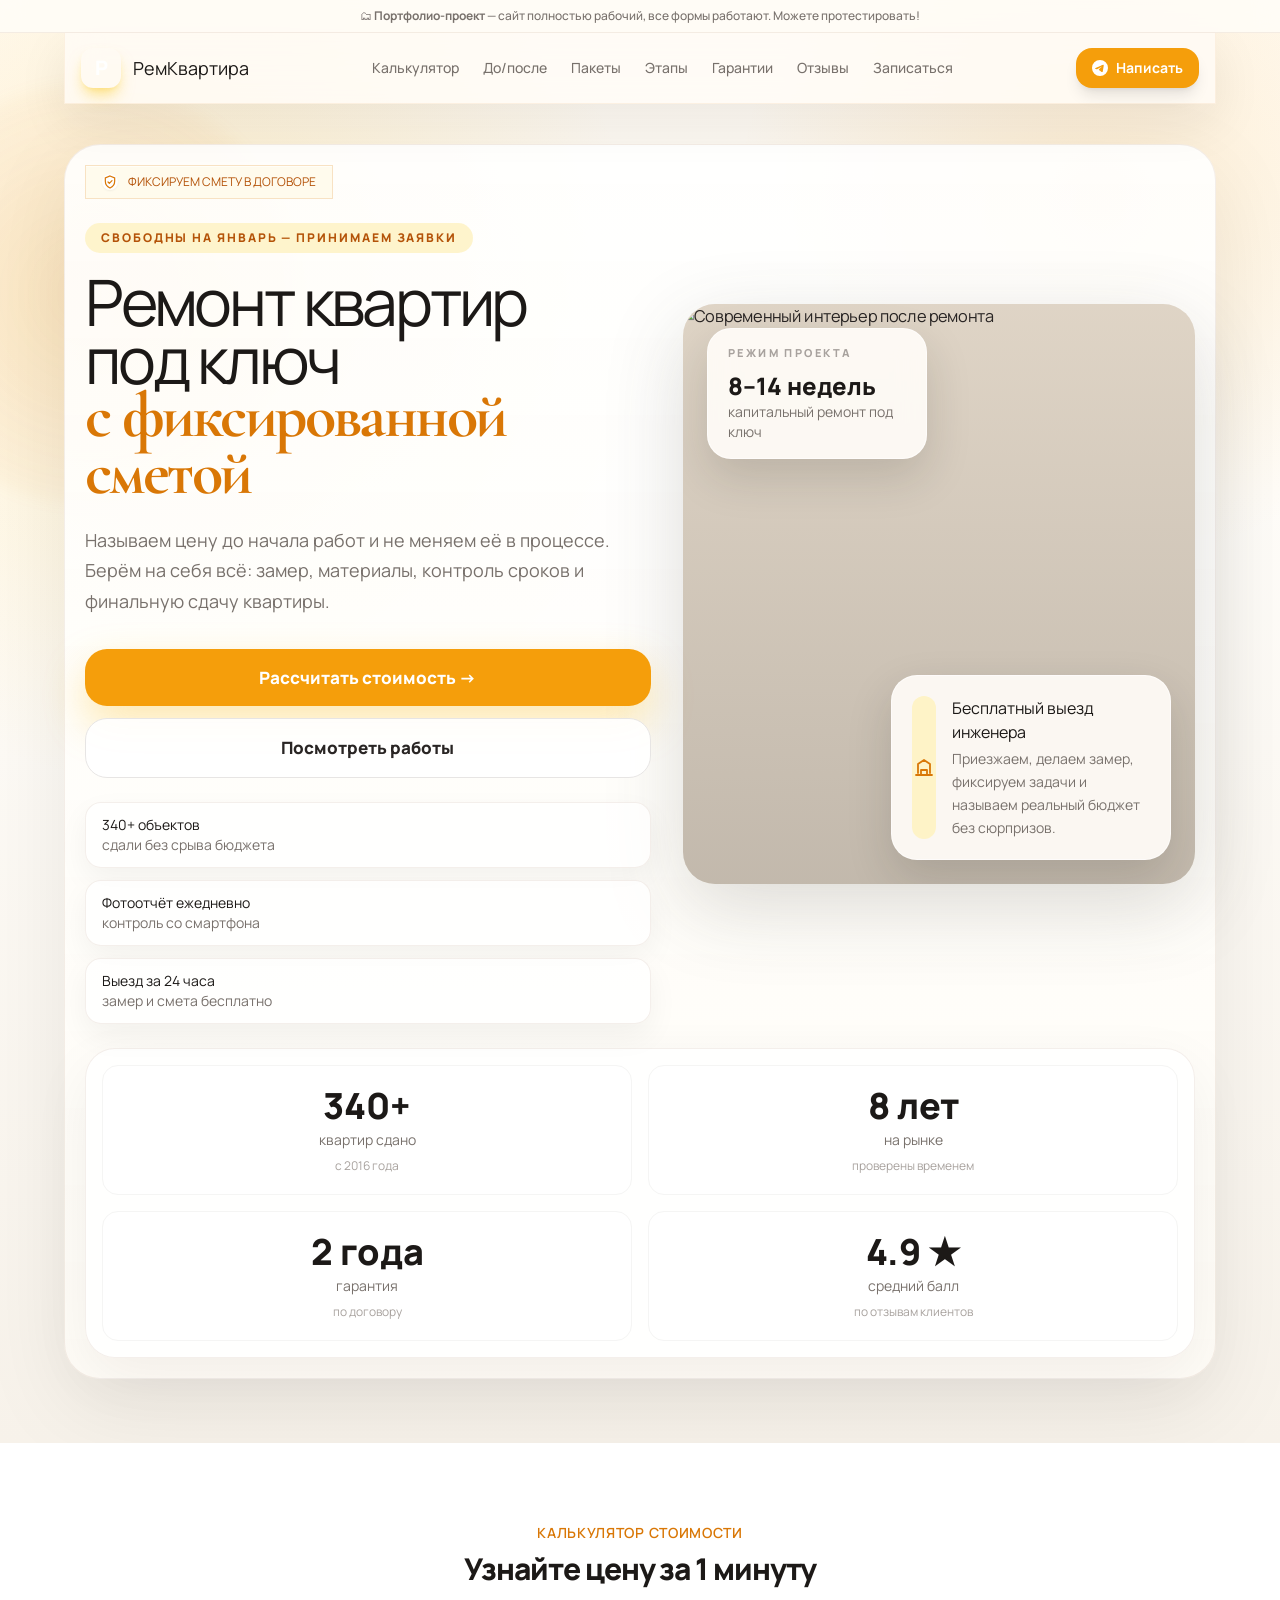
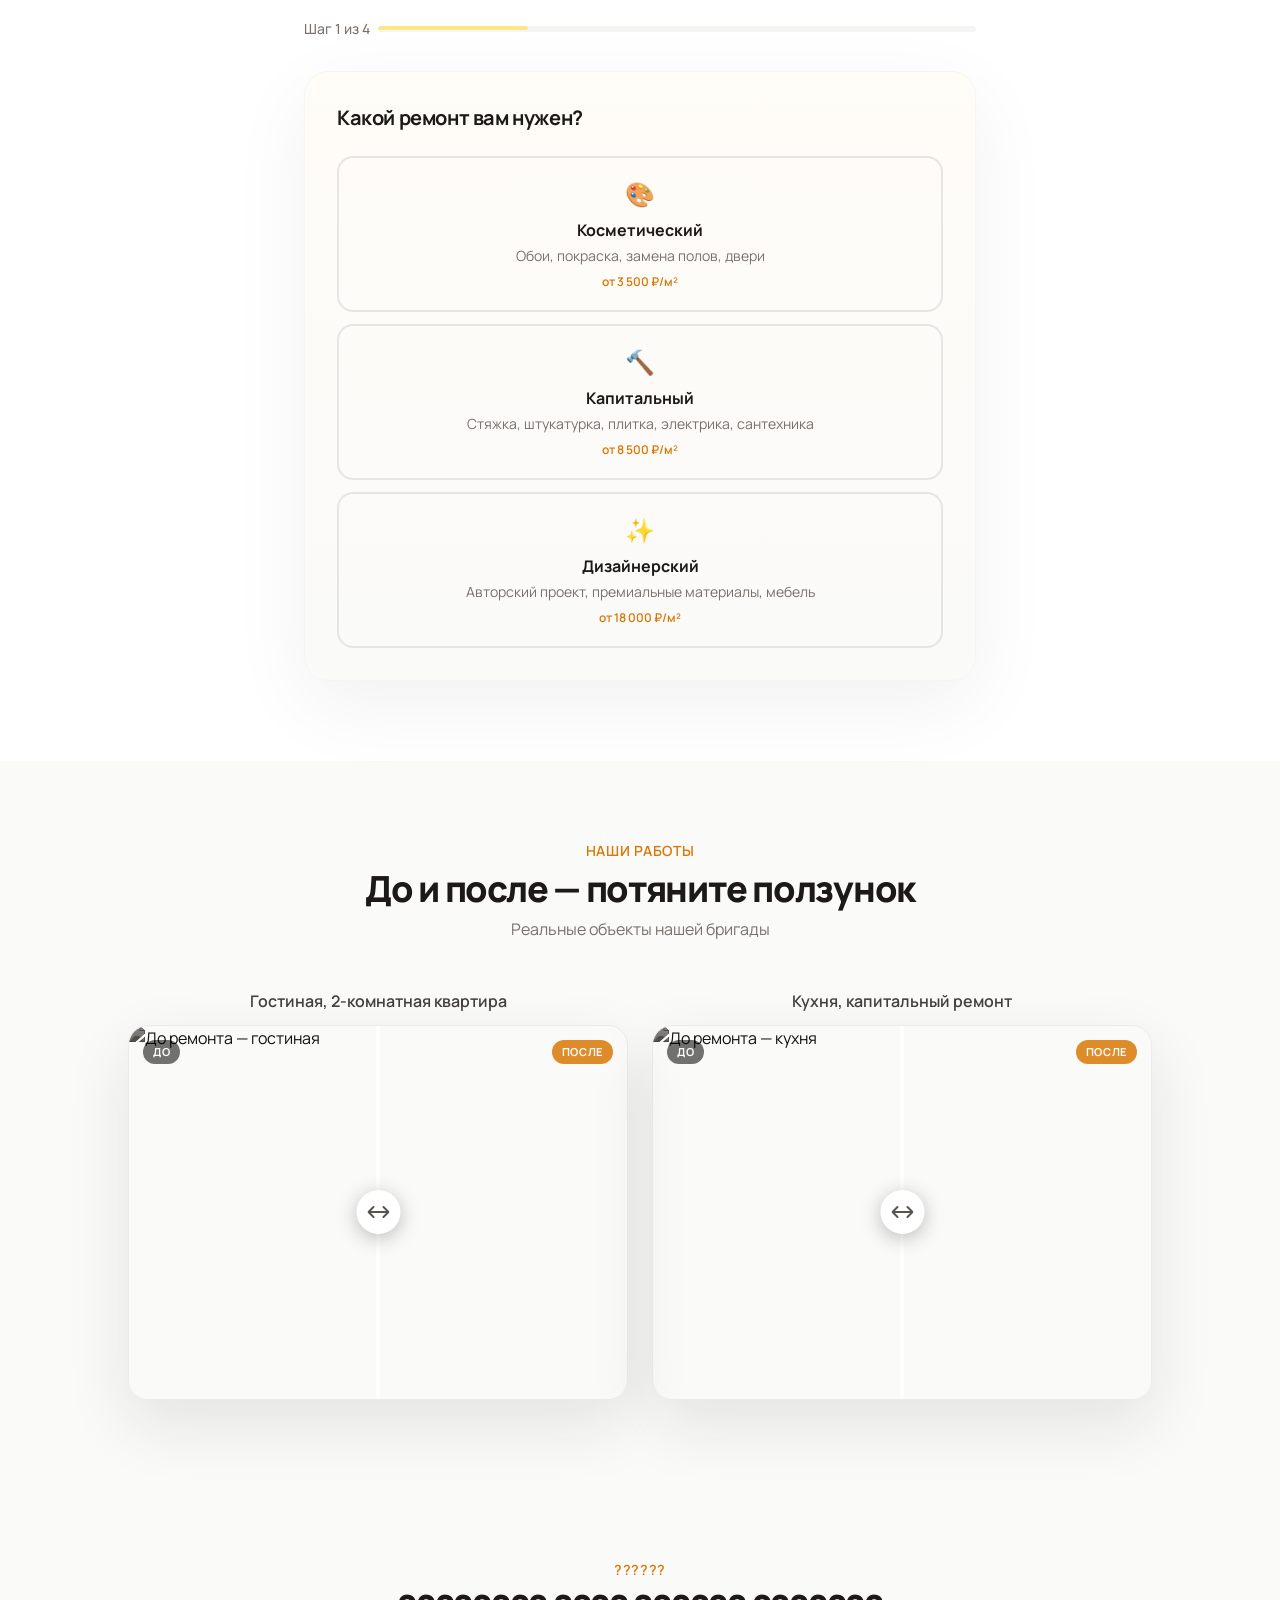
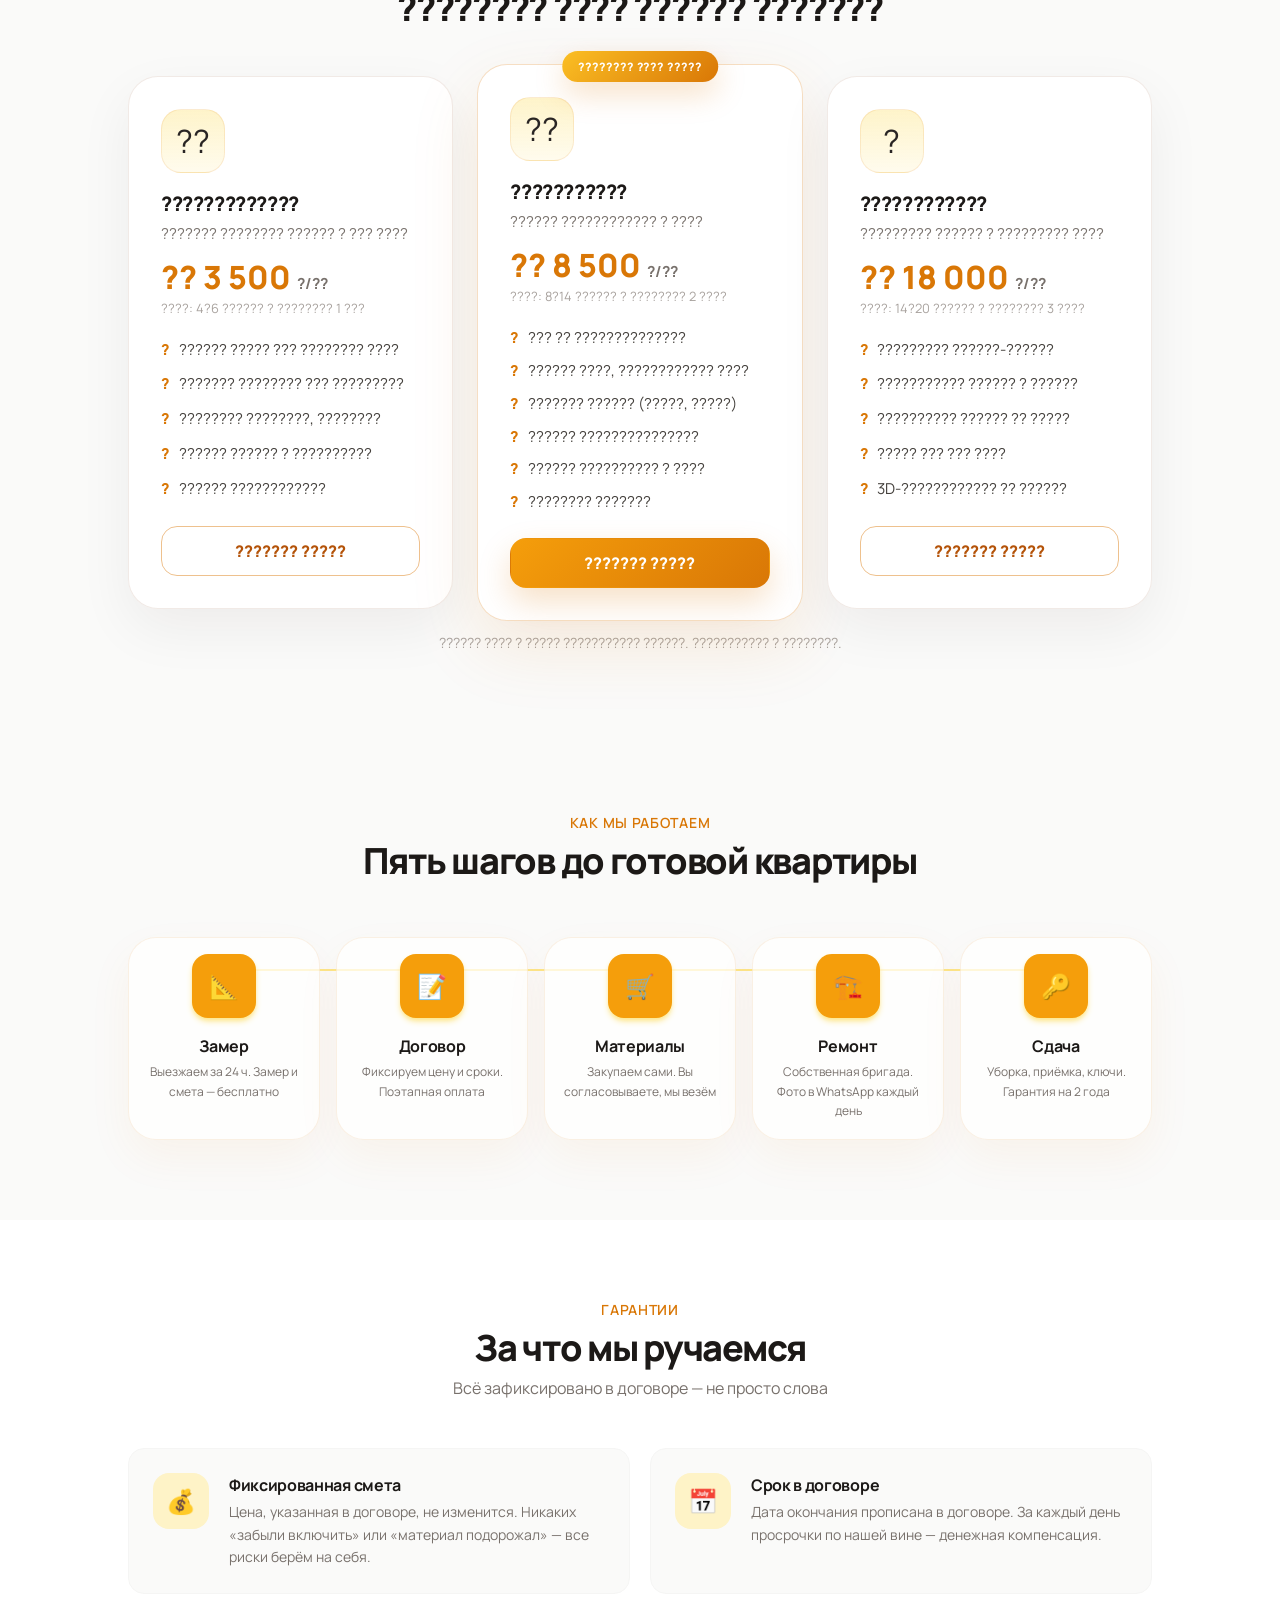
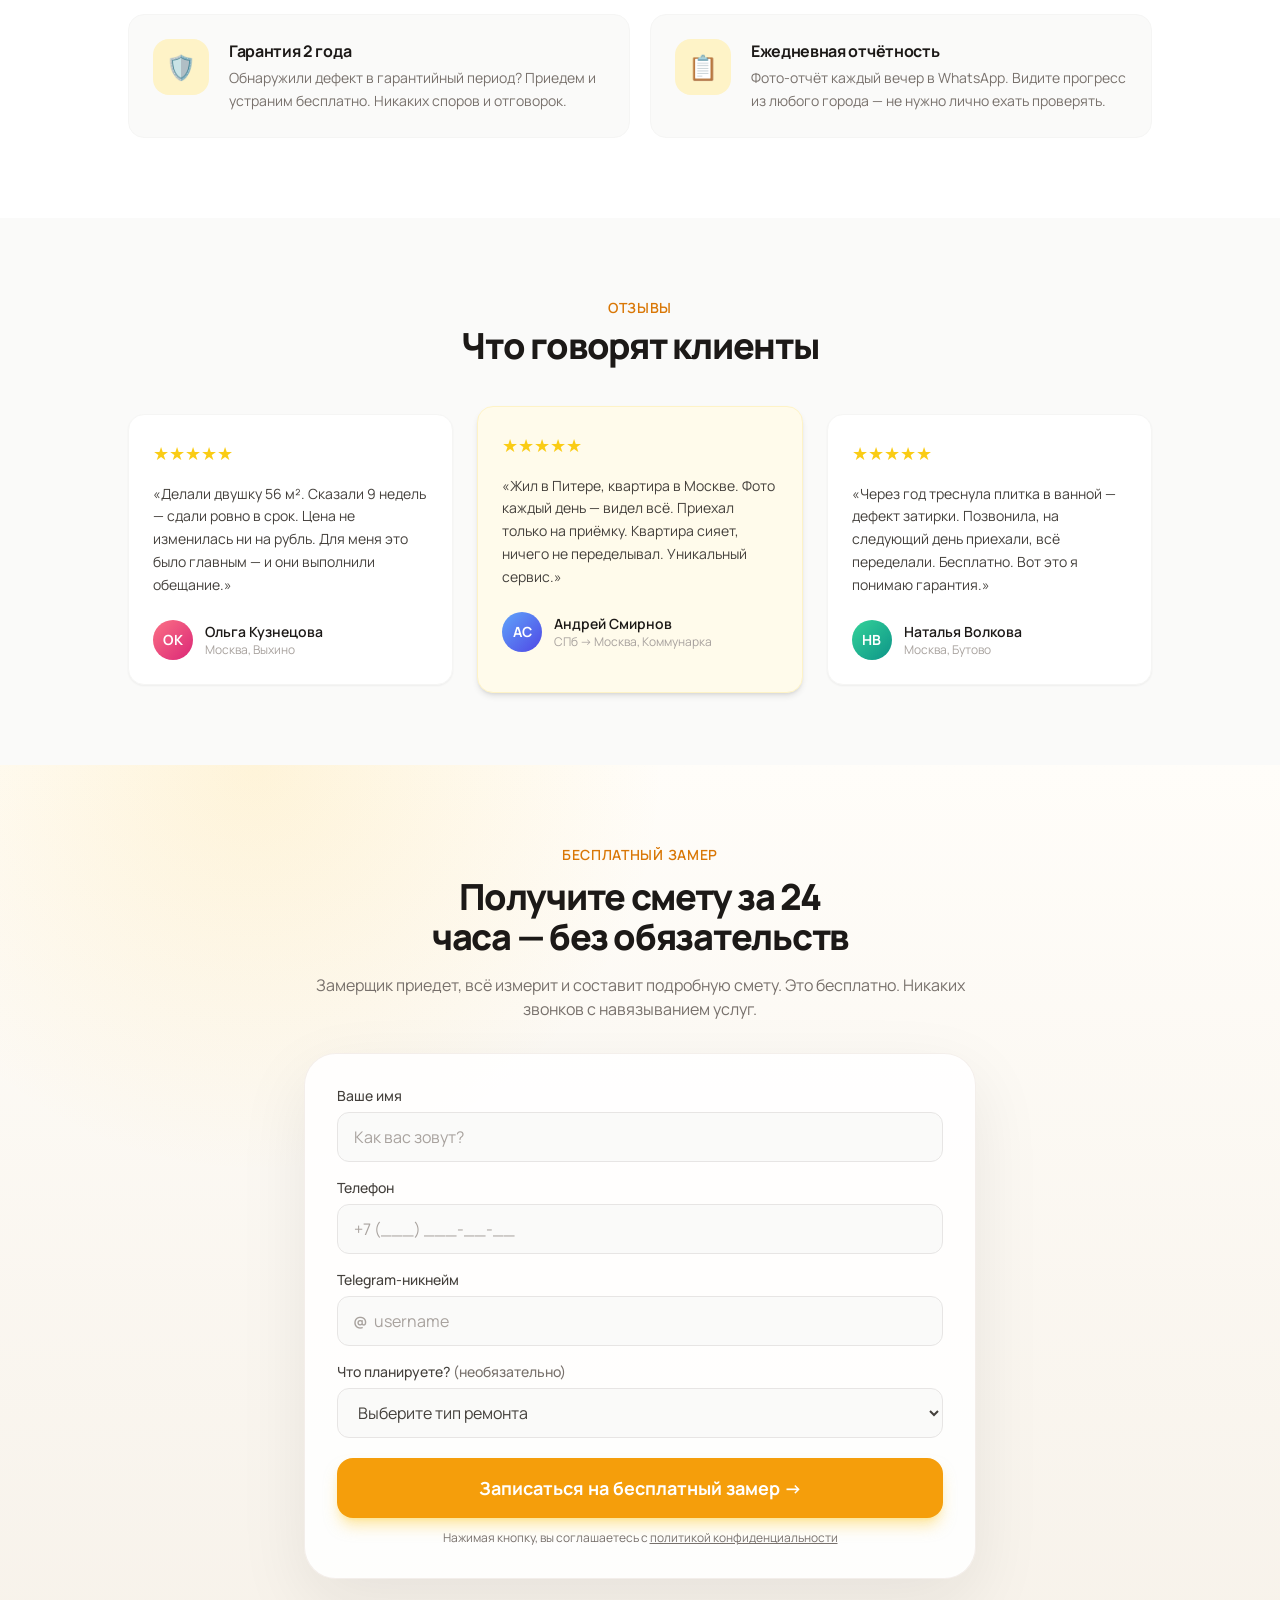
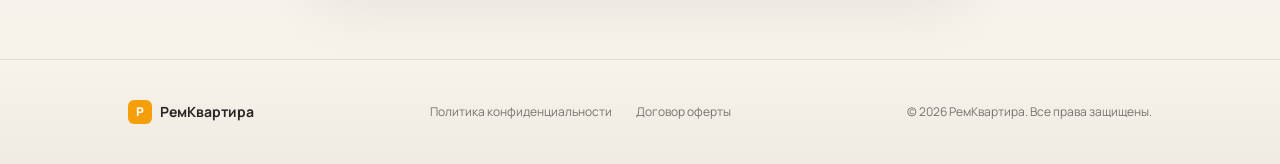
==== commit c761ea67: "Redesign landing page with premium warm style" ====
--- a/index.html
+++ b/index.html
@@ -101,7 +101,7 @@
 
   <link rel="preconnect" href="https://fonts.googleapis.com" />
   <link rel="preconnect" href="https://fonts.gstatic.com" crossorigin />
-  <link href="https://fonts.googleapis.com/css2?family=Outfit:wght@400;500;600;700;800;900&display=swap" rel="stylesheet" />
+  <link href="https://fonts.googleapis.com/css2?family=Cormorant+Garamond:wght@600;700&family=Manrope:wght@400;500;600;700;800&display=swap" rel="stylesheet" />
 
   <style>
     html { scroll-behavior: smooth; }
@@ -135,23 +135,473 @@
     .reveal { opacity:0; transform:translateY(24px); transition:opacity .6s ease, transform .6s ease; }
     .reveal.visible { opacity:1; transform:translateY(0); }
 
-    /* ── Taste Skill upgrades ─────────────── */
-    h1 { text-wrap: balance; letter-spacing: -0.03em; }
-    h2 { text-wrap: balance; letter-spacing: -0.025em; }
-    h3, h4 { letter-spacing: -0.01em; }
-
-    /* Hero ambient glow */
+    body.font-sans { font-family: 'Manrope', sans-serif; }
+    h1 { text-wrap: balance; letter-spacing: -0.05em; }
+    h2 { text-wrap: balance; letter-spacing: -0.035em; }
+    h3, h4 { letter-spacing: -0.02em; }
+
+    .serif-accent {
+      font-family: 'Cormorant Garamond', serif;
+      font-weight: 700;
+      letter-spacing: -0.045em;
+    }
+
+    .nav-shell {
+      background: rgba(255, 252, 247, .82);
+      border: 1px solid rgba(217, 119, 6, .08);
+      box-shadow: 0 18px 50px rgba(28, 25, 23, .08);
+      backdrop-filter: blur(18px);
+    }
+
+    .top-banner {
+      z-index: 60;
+      background: rgba(255, 252, 247, .92);
+      color: #78716c;
+      border-bottom: 1px solid rgba(120, 53, 15, .08);
+      backdrop-filter: blur(12px);
+    }
+
     .hero-section {
+      position: relative;
+      overflow: hidden;
       background:
-        radial-gradient(ellipse 90% 55% at 50% -5%, rgba(251,191,36,.16) 0%, transparent 65%),
-        linear-gradient(165deg, #fefce8 0%, #fafaf9 50%, #ffffff 100%);
-    }
-
-    /* Stat card hover */
-    .stats-grid > div { transition: transform .2s ease, box-shadow .2s ease; }
-    .stats-grid > div:hover { transform: translateY(-3px); box-shadow: 0 10px 28px rgba(217,119,6,.1); }
-
-    /* Staggered grid reveal */
+        radial-gradient(circle at 14% 22%, rgba(251,191,36,.20), transparent 30%),
+        radial-gradient(circle at 86% 14%, rgba(245,158,11,.14), transparent 22%),
+        linear-gradient(180deg, #fffaf2 0%, #fffdf9 34%, #f7f2ea 100%);
+    }
+
+    .hero-section::before {
+      content: "";
+      position: absolute;
+      inset: 84px auto auto -120px;
+      width: 420px;
+      height: 420px;
+      border-radius: 999px;
+      background: radial-gradient(circle, rgba(217,119,6,.12), rgba(217,119,6,0));
+      pointer-events: none;
+      filter: blur(8px);
+    }
+
+    .hero-shell {
+      position: relative;
+      border-radius: 36px;
+      padding: 1.25rem;
+      border: 1px solid rgba(120, 53, 15, .08);
+      background: linear-gradient(180deg, rgba(255,255,255,.88), rgba(255,252,247,.94));
+      box-shadow: 0 28px 90px rgba(28, 25, 23, .08);
+    }
+
+    .hero-grid {
+      display: grid;
+      grid-template-columns: 1.05fr .95fr;
+      gap: 2rem;
+      align-items: center;
+    }
+
+    .hero-kicker {
+      display: inline-flex;
+      align-items: center;
+      gap: 10px;
+      border: 1px solid rgba(217, 119, 6, .18);
+      background: rgba(255, 251, 235, .88);
+      color: #b45309;
+      box-shadow: inset 0 1px 0 rgba(255,255,255,.6);
+    }
+
+    .hero-chip {
+      display: inline-flex;
+      align-items: center;
+      border-radius: 9999px;
+      background: rgba(254, 243, 199, .9);
+      color: #b45309;
+      font-size: .75rem;
+      font-weight: 800;
+      letter-spacing: .16em;
+      text-transform: uppercase;
+      padding: .375rem 1rem;
+      margin-bottom: 1.25rem;
+    }
+
+    .hero-title {
+      font-size: clamp(3rem, 5vw, 5.4rem);
+      line-height: .9;
+      color: #1c1917;
+      margin-bottom: 1.5rem;
+    }
+
+    .hero-title span { display: block; }
+
+    .hero-title-accent {
+      font-family: 'Cormorant Garamond', serif;
+      font-weight: 700;
+      color: #d97706;
+      line-height: .88;
+      letter-spacing: -0.04em;
+    }
+
+    .hero-lead {
+      font-size: 1.125rem;
+      line-height: 1.7;
+      color: #78716c;
+      max-width: 36rem;
+      margin-bottom: 2rem;
+    }
+
+    .hero-actions {
+      display: flex;
+      flex-direction: column;
+      gap: .75rem;
+      margin-bottom: 1.5rem;
+    }
+
+    .hero-btn,
+    .hero-btn-secondary {
+      display: inline-flex;
+      align-items: center;
+      justify-content: center;
+      gap: .5rem;
+      min-height: 56px;
+      border-radius: 22px;
+      font-size: 1.0625rem;
+      font-weight: 800;
+      transition: transform .2s ease, background-color .2s ease, border-color .2s ease, color .2s ease, box-shadow .2s ease;
+    }
+
+    .hero-btn {
+      background: #f59e0b;
+      color: #fff;
+      box-shadow: 0 18px 40px rgba(251,191,36,.35);
+    }
+
+    .hero-btn:hover { background: #d97706; }
+
+    .hero-btn-secondary {
+      background: rgba(255,255,255,.9);
+      color: #292524;
+      border: 1px solid #e7e5e4;
+    }
+
+    .hero-btn-secondary:hover {
+      border-color: #fbbf24;
+      color: #d97706;
+    }
+
+    .hero-btn:active,
+    .hero-btn-secondary:active,
+    .tg-btn:active {
+      transform: scale(.98);
+    }
+
+    .hero-copy {
+      position: relative;
+      z-index: 2;
+    }
+
+    .hero-visual {
+      position: relative;
+      min-height: 580px;
+      border-radius: 32px;
+      overflow: hidden;
+      background: #e7dccd;
+      box-shadow: 0 24px 80px rgba(68, 64, 60, .18);
+    }
+
+    .hero-visual::after {
+      content: "";
+      position: absolute;
+      inset: 0;
+      background: linear-gradient(180deg, rgba(28,25,23,.04), rgba(28,25,23,.18));
+    }
+
+    .hero-visual img {
+      width: 100%;
+      height: 100%;
+      object-fit: cover;
+      transform: scale(1.02);
+    }
+
+    .hero-floating-card,
+    .hero-floating-note {
+      position: absolute;
+      z-index: 3;
+      border: 1px solid rgba(255,255,255,.6);
+      background: rgba(255,252,248,.92);
+      box-shadow: 0 18px 45px rgba(28,25,23,.15);
+      backdrop-filter: blur(14px);
+    }
+
+    .hero-floating-card {
+      top: 24px;
+      left: 24px;
+      border-radius: 24px;
+      padding: 1rem 1.25rem;
+      max-width: 220px;
+    }
+
+    .hero-floating-note {
+      right: 24px;
+      bottom: 24px;
+      max-width: 280px;
+      border-radius: 26px;
+      padding: 1.25rem;
+    }
+
+    .hero-floating-label {
+      font-size: 11px;
+      text-transform: uppercase;
+      letter-spacing: .22em;
+      color: #a8a29e;
+      font-weight: 800;
+      margin-bottom: .5rem;
+    }
+
+    .hero-proof-list > div {
+      border: 1px solid rgba(120, 53, 15, .08);
+      background: rgba(255,255,255,.72);
+      box-shadow: 0 12px 30px rgba(28,25,23,.05);
+    }
+
+    .package-card {
+      display: flex;
+      flex-direction: column;
+      border-radius: 30px;
+      padding: 2rem;
+      border: 1px solid rgba(120, 53, 15, .10);
+      background: rgba(255,255,255,.88);
+      box-shadow: 0 20px 55px rgba(28,25,23,.06);
+      transition: transform .28s ease, box-shadow .28s ease, border-color .28s ease;
+    }
+
+    .package-card:hover {
+      transform: translateY(-6px);
+      box-shadow: 0 26px 60px rgba(28,25,23,.10);
+      border-color: rgba(217,119,6,.22);
+    }
+
+    .package-card-featured {
+      position: relative;
+      margin-top: -12px;
+      margin-bottom: -12px;
+      border-color: rgba(217,119,6,.24);
+      box-shadow: 0 26px 70px rgba(217,119,6,.12);
+    }
+
+    .package-badge {
+      position: absolute;
+      top: -14px;
+      left: 50%;
+      transform: translateX(-50%);
+      padding: .45rem 1rem;
+      border-radius: 9999px;
+      background: linear-gradient(135deg, #fbbf24, #d97706);
+      color: #fff;
+      font-size: .72rem;
+      font-weight: 800;
+      letter-spacing: .08em;
+      text-transform: uppercase;
+      white-space: nowrap;
+      box-shadow: 0 12px 30px rgba(217,119,6,.22);
+    }
+
+    .package-icon {
+      width: 4rem;
+      height: 4rem;
+      border-radius: 1.25rem;
+      display: flex;
+      align-items: center;
+      justify-content: center;
+      font-size: 2rem;
+      margin-bottom: 1rem;
+      background: linear-gradient(180deg, rgba(254,243,199,.95), rgba(255,251,235,.88));
+      border: 1px solid rgba(217,119,6,.12);
+    }
+
+    .package-title {
+      font-size: 1.25rem;
+      font-weight: 800;
+      color: #1c1917;
+      margin-bottom: .25rem;
+    }
+
+    .package-subtitle {
+      font-size: .9375rem;
+      color: #78716c;
+      margin-bottom: 1rem;
+    }
+
+    .package-price {
+      font-size: 2rem;
+      line-height: 1;
+      font-weight: 900;
+      color: #d97706;
+      margin-bottom: .4rem;
+    }
+
+    .package-price span {
+      font-size: .95rem;
+      font-weight: 700;
+      color: #78716c;
+    }
+
+    .package-meta {
+      font-size: .8rem;
+      color: #a8a29e;
+      margin-bottom: 1.25rem;
+    }
+
+    .package-list {
+      display: grid;
+      gap: .65rem;
+      margin-bottom: 1.5rem;
+      color: #44403c;
+      font-size: .94rem;
+      flex: 1;
+    }
+
+    .package-list li {
+      display: flex;
+      gap: .6rem;
+      align-items: flex-start;
+    }
+
+    .package-list span {
+      color: #d97706;
+      font-weight: 900;
+      line-height: 1.4;
+    }
+
+    .package-link {
+      display: inline-flex;
+      align-items: center;
+      justify-content: center;
+      min-height: 3.15rem;
+      border-radius: 1rem;
+      border: 1px solid rgba(217,119,6,.45);
+      color: #b45309;
+      font-weight: 800;
+      transition: transform .2s ease, background-color .2s ease, color .2s ease, border-color .2s ease;
+    }
+
+    .package-link:hover {
+      background: rgba(254,243,199,.9);
+      border-color: rgba(217,119,6,.65);
+      transform: translateY(-1px);
+    }
+
+    .package-link-filled {
+      background: linear-gradient(135deg, #f59e0b, #d97706);
+      color: #fff;
+      border-color: transparent;
+      box-shadow: 0 14px 32px rgba(217,119,6,.22);
+    }
+
+    .package-link-filled:hover {
+      background: linear-gradient(135deg, #fbbf24, #d97706);
+      color: #fff;
+    }
+
+    .hero-metric-bar {
+      border: 1px solid rgba(120, 53, 15, .08);
+      background: rgba(255,255,255,.84);
+      box-shadow: 0 20px 60px rgba(28,25,23,.06);
+      border-radius: 30px;
+      padding: 1rem;
+      margin-top: 1.5rem;
+    }
+
+    .tg-btn {
+      background: #229ED9;
+      color: #fff;
+      border-radius: 18px;
+    }
+
+    .tg-btn:hover { background: #1a8bbf; }
+
+    .final-section {
+      background:
+        radial-gradient(circle at 20% 0%, rgba(251,191,36,.15), transparent 30%),
+        linear-gradient(180deg, #fffdf9 0%, #f7f2ea 100%);
+    }
+
+    .final-shell {
+      max-width: 42rem;
+      margin: 0 auto;
+      text-align: center;
+    }
+
+    .final-form {
+      background: rgba(255,255,255,.86);
+      border: 1px solid rgba(120, 53, 15, .08);
+      border-radius: 32px;
+      padding: 2rem;
+      box-shadow: 0 24px 70px rgba(28,25,23,.08);
+      text-align: left;
+    }
+
+    .final-success {
+      background: rgba(255,255,255,.9);
+      border: 1px solid rgba(120, 53, 15, .08);
+      border-radius: 32px;
+      padding: 2.5rem;
+      text-align: center;
+      box-shadow: 0 24px 70px rgba(28,25,23,.08);
+    }
+
+    .footer-shell {
+      background: linear-gradient(180deg, #f7f2ea 0%, #efebe3 100%);
+      color: #78716c;
+      border-top: 1px solid rgba(120, 53, 15, .08);
+    }
+
+    #quiz .bg-stone-50 {
+      background: linear-gradient(180deg, rgba(255,252,247,.94), rgba(250,250,249,.98));
+      box-shadow: 0 24px 80px rgba(28,25,23,.06);
+    }
+
+    #before-after .ba-wrap {
+      border: 1px solid rgba(120, 53, 15, .08);
+      box-shadow: 0 24px 65px rgba(28,25,23,.10);
+    }
+
+    #packages .rounded-3xl,
+    #reviews .rounded-2xl,
+    #guarantees .g-card {
+      transition: transform .28s ease, box-shadow .28s ease, border-color .28s ease;
+    }
+
+    #packages .rounded-3xl:hover,
+    #reviews .rounded-2xl:hover,
+    #guarantees .g-card:hover {
+      transform: translateY(-6px);
+      box-shadow: 0 22px 55px rgba(28,25,23,.10);
+    }
+
+    #packages .rounded-3xl {
+      box-shadow: 0 16px 40px rgba(28,25,23,.05);
+    }
+
+    #stages .text-center.relative {
+      border: 1px solid rgba(217, 119, 6, .10);
+      background: rgba(255,255,255,.68);
+      border-radius: 28px;
+      padding: 24px 16px 18px;
+      box-shadow: 0 18px 45px rgba(217,119,6,.06);
+    }
+
+    #stages .text-center.relative .w-16 {
+      margin-top: -8px;
+    }
+
+    .stats-grid > div {
+      transition: transform .25s ease, box-shadow .25s ease, border-color .25s ease;
+    }
+
+    .stats-grid > div:hover {
+      transform: translateY(-4px);
+      box-shadow: 0 16px 38px rgba(217,119,6,.10);
+      border-color: rgba(217,119,6,.18);
+    }
+
     .stagger-reveal > * { opacity:0; transform:translateY(20px); transition:opacity .55s ease, transform .55s ease; }
     .stagger-reveal > *:nth-child(1) { transition-delay:.05s; }
     .stagger-reveal > *:nth-child(2) { transition-delay:.15s; }
@@ -159,22 +609,54 @@
     .stagger-reveal > *:nth-child(4) { transition-delay:.35s; }
     .stagger-reveal > *:nth-child(5) { transition-delay:.45s; }
     .stagger-reveal.visible > * { opacity:1; transform:translateY(0); }
+
+    @media (max-width: 1023px) {
+      .hero-visual { min-height: 420px; }
+      .hero-floating-card { top: 16px; left: 16px; }
+      .hero-floating-note { right: 16px; bottom: 16px; max-width: 240px; }
+    }
+
+    @media (max-width: 767px) {
+      .nav-shell {
+        border-left: 0;
+        border-right: 0;
+        border-radius: 0;
+      }
+
+      .hero-shell {
+        border-radius: 28px;
+      }
+
+      .hero-visual {
+        min-height: 320px;
+        border-radius: 26px;
+      }
+
+      .hero-floating-card,
+      .hero-floating-note {
+        position: static;
+        margin-top: 14px;
+      }
+    }
   </style>
 </head>
 
 <body class="font-sans bg-stone-50 text-stone-800 antialiased">
 
 <!-- ─── PORTFOLIO BANNER ─────────────────── -->
-<div class="fixed top-0 inset-x-0 z-[60] bg-stone-900 text-white text-center text-xs font-medium py-2 px-4">
+<div class="fixed top-0 inset-x-0 top-banner bg-stone-900 text-white text-center text-xs font-medium py-2 px-4">
   🗂 <strong>Портфолио-проект</strong> — сайт полностью рабочий, все формы работают. Можете протестировать!
 </div>
 
 <!-- ─── NAV ──────────────────────────────── -->
-<header class="fixed top-8 inset-x-0 z-50 bg-white/95 backdrop-blur border-b border-stone-100 shadow-sm">
-  <div class="max-w-6xl mx-auto px-4 h-16 flex items-center justify-between gap-4">
-    <a href="/" class="flex items-center gap-2.5 hover:opacity-80 transition-opacity">
-      <div class="w-8 h-8 rounded-lg bg-amber-500 flex items-center justify-center text-white text-lg font-black leading-none">Р</div>
-      <span class="font-bold text-stone-900 text-lg">РемКвартира</span>
+<header class="fixed top-8 inset-x-0 z-50 px-3 md:px-4">
+  <div class="nav-shell max-w-6xl mx-auto px-4 md:px-6 flex items-center justify-between gap-4" style="min-height:72px;">
+    <a href="/" class="flex items-center gap-3 hover:opacity-80 transition-opacity shrink-0">
+      <div class="w-10 h-10 rounded-xl bg-gradient-to-br from-amber-400 to-amber-600 flex items-center justify-center text-white text-xl font-black leading-none shadow-lg shadow-amber-300/60">Р</div>
+      <div class="leading-tight">
+        <div class="font-extrabold text-stone-900 text-lg">РемКвартира</div>
+        <div class="hidden sm:block text-xs text-stone-500">Ремонт квартир под ключ в Москве</div>
+      </div>
     </a>
     <nav class="hidden md:flex gap-6 text-sm font-medium text-stone-500">
       <a href="#quiz"         class="hover:text-amber-600 transition-colors">Калькулятор</a>
@@ -185,8 +667,12 @@
       <a href="#reviews"      class="hover:text-amber-600 transition-colors">Отзывы</a>
       <a href="#cta-form"     class="hover:text-amber-600 transition-colors">Записаться</a>
     </nav>
+    <div class="hidden xl:flex items-center gap-4 text-right mr-2">
+      <div class="text-sm font-extrabold text-stone-900">8 (800) 555-57-57</div>
+      <div class="text-xs text-stone-500">Ежедневно с 9:00 до 21:00</div>
+    </div>
     <a href="https://t.me/yasprosil_ii" target="_blank" rel="noopener"
-       class="flex items-center gap-2 bg-amber-500 hover:bg-amber-600 active:scale-95 text-white text-sm font-semibold px-4 py-2.5 rounded-xl transition-all shrink-0">
+       class="flex items-center gap-2 bg-amber-500 hover:bg-amber-600 active:scale-95 text-white text-sm font-bold px-4 md:px-5 py-2.5 rounded-2xl transition-all shadow-lg shadow-amber-300/40 shrink-0">
       <svg class="w-4 h-4" viewBox="0 0 24 24" fill="currentColor">
         <path d="M11.944 0A12 12 0 0 0 0 12a12 12 0 0 0 12 12 12 12 0 0 0 12-12A12 12 0 0 0 12 0a12 12 0 0 0-.056 0zm4.962 7.224c.1-.002.321.023.465.14a.506.506 0 0 1 .171.325c.016.093.036.306.02.472-.18 1.898-.962 6.502-1.36 8.627-.168.9-.499 1.201-.82 1.23-.696.065-1.225-.46-1.9-.902-1.056-.693-1.653-1.124-2.678-1.8-1.185-.78-.417-1.21.258-1.91.177-.184 3.247-2.977 3.307-3.23.007-.032.014-.15-.056-.212s-.174-.041-.249-.024c-.106.024-1.793 1.14-5.061 3.345-.48.33-.913.49-1.302.48-.428-.008-1.252-.241-1.865-.44-.752-.245-1.349-.374-1.297-.789.027-.216.325-.437.893-.663 3.498-1.524 5.83-2.529 6.998-3.014 3.332-1.386 4.025-1.627 4.476-1.635z"/>
       </svg>
@@ -197,43 +683,110 @@
 
 <!-- ─── HERO ─────────────────────────────── -->
 <section class="pt-36 pb-16 px-4 hero-section">
-  <div class="max-w-5xl mx-auto">
-    <div class="text-center mb-12 reveal">
-      <span id="free-month-badge" class="inline-block bg-amber-100 text-amber-700 text-xs font-bold px-4 py-1.5 rounded-full mb-5 tracking-wider uppercase"></span>
-      <h1 class="text-4xl md:text-6xl font-black text-stone-900 leading-tight mb-6">
-        Ремонт квартир под ключ<br/>
-        <span class="text-amber-600">с фиксированной сметой</span>
-      </h1>
-      <p class="text-lg md:text-xl text-stone-500 max-w-2xl mx-auto mb-8">
-        Называем цену до начала — и не меняем её в процессе. Берём всё на себя: от проекта до финальной уборки.
-      </p>
-      <div class="flex flex-col sm:flex-row gap-3 justify-center">
-        <a href="#quiz" class="bg-amber-500 hover:bg-amber-600 active:scale-95 text-white font-bold px-8 py-4 rounded-2xl text-lg transition-all shadow-lg shadow-amber-300/60">
-          Рассчитать стоимость →
-        </a>
-        <a href="#before-after" class="bg-white border-2 border-stone-200 hover:border-amber-400 active:scale-95 text-stone-700 font-semibold px-8 py-4 rounded-2xl text-lg transition-all">
-          Смотреть работы
-        </a>
-      </div>
-    </div>
-
-    <!-- Stats -->
-    <div class="grid grid-cols-2 md:grid-cols-4 gap-4 stats-grid stagger-reveal">
-      <div class="bg-white rounded-2xl p-5 text-center shadow-sm border border-stone-100">
-        <div class="text-3xl font-black text-amber-600">340+</div>
-        <div class="text-sm text-stone-500 mt-1">квартир сдано</div>
-      </div>
-      <div class="bg-white rounded-2xl p-5 text-center shadow-sm border border-stone-100">
-        <div class="text-3xl font-black text-amber-600">8 лет</div>
-        <div class="text-sm text-stone-500 mt-1">на рынке</div>
-      </div>
-      <div class="bg-white rounded-2xl p-5 text-center shadow-sm border border-stone-100">
-        <div class="text-3xl font-black text-amber-600">2 года</div>
-        <div class="text-sm text-stone-500 mt-1">гарантия</div>
-      </div>
-      <div class="bg-white rounded-2xl p-5 text-center shadow-sm border border-stone-100">
-        <div class="text-3xl font-black text-amber-600">4.9 ★</div>
-        <div class="text-sm text-stone-500 mt-1">средний балл</div>
+  <div class="max-w-6xl mx-auto">
+    <div class="hero-shell">
+      <div class="hero-grid">
+        <div class="hero-copy reveal">
+          <div class="hero-kicker text-xs md:text-sm font-extrabold uppercase px-4 py-2 mb-6">
+            <span class="inline-flex w-7 h-7 rounded-full bg-white items-center justify-center text-amber-600 shadow-sm">
+              <svg class="w-4 h-4" viewBox="0 0 24 24" fill="none">
+                <path d="M12 3l7 3v5c0 5-3.5 8.5-7 10-3.5-1.5-7-5-7-10V6l7-3z" stroke="currentColor" stroke-width="1.8"/>
+                <path d="M9 12l2 2 4-4" stroke="currentColor" stroke-width="1.8" stroke-linecap="round" stroke-linejoin="round"/>
+              </svg>
+            </span>
+            <span>Фиксируем смету в договоре</span>
+          </div>
+
+          <p id="free-month-badge" class="hero-chip"></p>
+
+          <h1 class="hero-title">
+            Ремонт квартир
+            <span class="block">под ключ</span>
+            <span class="block hero-title-accent">с фиксированной сметой</span>
+          </h1>
+
+          <p class="hero-lead">
+            Называем цену до начала работ и не меняем её в процессе. Берём на себя всё: замер, материалы, контроль сроков и финальную сдачу квартиры.
+          </p>
+
+          <div class="hero-actions sm:flex-row">
+            <a href="#quiz" class="hero-btn px-8 py-4 text-center">
+              Рассчитать стоимость →
+            </a>
+            <a href="#before-after" class="hero-btn-secondary px-8 py-4 text-center">
+              Посмотреть работы
+            </a>
+          </div>
+
+          <div class="hero-proof-list grid sm:grid-cols-3 gap-3 text-sm text-stone-700">
+            <div class="rounded-2xl px-4 py-3">
+              <div class="font-extrabold text-stone-900">340+ объектов</div>
+              <div class="text-stone-500">сдали без срыва бюджета</div>
+            </div>
+            <div class="rounded-2xl px-4 py-3">
+              <div class="font-extrabold text-stone-900">Фотоотчёт ежедневно</div>
+              <div class="text-stone-500">контроль со смартфона</div>
+            </div>
+            <div class="rounded-2xl px-4 py-3">
+              <div class="font-extrabold text-stone-900">Выезд за 24 часа</div>
+              <div class="text-stone-500">замер и смета бесплатно</div>
+            </div>
+          </div>
+        </div>
+
+        <div class="reveal">
+          <div class="hero-visual">
+            <img
+              src="https://images.unsplash.com/photo-1618221195710-dd6b41faaea6?auto=format&fit=crop&w=1400&q=80"
+              alt="Современный интерьер после ремонта"
+            />
+
+            <div class="hero-floating-card">
+              <div class="hero-floating-label">Режим проекта</div>
+              <div class="text-2xl font-black text-stone-900">8–14 недель</div>
+              <div class="text-sm text-stone-500">капитальный ремонт под ключ</div>
+            </div>
+
+            <div class="hero-floating-note">
+              <div class="flex items-start gap-4">
+                <div class="w-12 h-12 rounded-2xl bg-amber-100 text-amber-600 flex items-center justify-center shrink-0">
+                  <svg class="w-6 h-6" viewBox="0 0 24 24" fill="none">
+                    <path d="M4 19h16M6 17V8l6-4 6 4v9M9 19v-5h6v5" stroke="currentColor" stroke-width="1.8" stroke-linecap="round" stroke-linejoin="round"/>
+                  </svg>
+                </div>
+                <div>
+                  <div class="font-extrabold text-stone-900 mb-1">Бесплатный выезд инженера</div>
+                  <div class="text-sm text-stone-500 leading-relaxed">Приезжаем, делаем замер, фиксируем задачи и называем реальный бюджет без сюрпризов.</div>
+                </div>
+              </div>
+            </div>
+          </div>
+        </div>
+      </div>
+
+      <div class="hero-metric-bar reveal">
+        <div class="grid grid-cols-2 lg:grid-cols-4 gap-4 stats-grid">
+          <div class="bg-white rounded-2xl p-5 text-center border border-stone-100">
+            <div class="text-3xl md:text-4xl font-black text-stone-900">340+</div>
+            <div class="text-sm text-stone-500 mt-1">квартир сдано</div>
+            <div class="text-xs text-stone-400 mt-2">с 2016 года</div>
+          </div>
+          <div class="bg-white rounded-2xl p-5 text-center border border-stone-100">
+            <div class="text-3xl md:text-4xl font-black text-stone-900">8 лет</div>
+            <div class="text-sm text-stone-500 mt-1">на рынке</div>
+            <div class="text-xs text-stone-400 mt-2">проверены временем</div>
+          </div>
+          <div class="bg-white rounded-2xl p-5 text-center border border-stone-100">
+            <div class="text-3xl md:text-4xl font-black text-stone-900">2 года</div>
+            <div class="text-sm text-stone-500 mt-1">гарантия</div>
+            <div class="text-xs text-stone-400 mt-2">по договору</div>
+          </div>
+          <div class="bg-white rounded-2xl p-5 text-center border border-stone-100">
+            <div class="text-3xl md:text-4xl font-black text-stone-900">4.9 ★</div>
+            <div class="text-sm text-stone-500 mt-1">средний балл</div>
+            <div class="text-xs text-stone-400 mt-2">по отзывам клиентов</div>
+          </div>
+        </div>
       </div>
     </div>
   </div>
@@ -383,7 +936,7 @@
         <p id="q-dm-sent" class="hidden text-sm font-semibold text-green-600 bg-green-50 border border-green-200 rounded-2xl py-3 px-4">
           Копия заявки отправлена вам в Telegram
         </p>
-        <a id="q-tg-link" href="#" target="_blank" rel="noopener" class="hidden w-full flex items-center justify-center gap-2 bg-[#229ED9] hover:bg-[#1a8bbf] text-white font-bold py-3.5 rounded-2xl transition-colors">
+        <a id="q-tg-link" href="#" target="_blank" rel="noopener" class="hidden w-full flex items-center justify-center gap-2 tg-btn text-white font-bold py-3.5 transition-colors">
           <svg class="w-5 h-5" viewBox="0 0 24 24" fill="currentColor"><path d="M11.944 0A12 12 0 0 0 0 12a12 12 0 0 0 12 12 12 12 0 0 0 12-12A12 12 0 0 0 12 0a12 12 0 0 0-.056 0zm4.962 7.224c.1-.002.321.023.465.14a.506.506 0 0 1 .171.325c.016.093.036.306.02.472-.18 1.898-.962 6.502-1.36 8.627-.168.9-.499 1.201-.82 1.23-.696.065-1.225-.46-1.9-.902-1.056-.693-1.653-1.124-2.678-1.8-1.185-.78-.417-1.21.258-1.91.177-.184 3.247-2.977 3.307-3.23.007-.032.014-.15-.056-.212s-.174-.041-.249-.024c-.106.024-1.793 1.14-5.061 3.345-.48.33-.913.49-1.302.48-.428-.008-1.252-.241-1.865-.44-.752-.245-1.349-.374-1.297-.789.027-.216.325-.437.893-.663 3.498-1.524 5.83-2.529 6.998-3.014 3.332-1.386 4.025-1.627 4.476-1.635z"/></svg>
           Получить копию заявки в Telegram
         </a>
@@ -454,81 +1007,70 @@
 </section>
 
 <!-- ─── PACKAGES ──────────────────────────── -->
-<section id="packages" class="py-20 px-4 bg-white">
+<section id="packages" class="py-20 px-4 bg-stone-50">
   <div class="max-w-5xl mx-auto reveal">
     <div class="text-center mb-12">
-      <p class="text-amber-600 font-semibold text-sm uppercase tracking-wider mb-2">Пакеты</p>
-      <h2 class="text-3xl md:text-4xl font-black text-stone-900">Выберите свой формат ремонта</h2>
+      <p class="text-amber-600 font-semibold text-sm uppercase tracking-wider mb-2">??????</p>
+      <h2 class="text-3xl md:text-4xl font-black text-stone-900">???????? ???? ?????? ???????</h2>
     </div>
 
     <div class="grid md:grid-cols-3 gap-6 stagger-reveal">
-      <!-- Косметический -->
-      <div class="rounded-3xl border-2 border-stone-100 bg-stone-50 p-8 flex flex-col">
-        <div class="text-4xl mb-4">🎨</div>
-        <h3 class="text-xl font-bold text-stone-900 mb-1">Косметический</h3>
-        <p class="text-sm text-stone-500 mb-4">Освежим квартиру быстро и без пыли</p>
-        <div class="text-3xl font-black text-amber-600 mb-1">от 3 500 <span class="text-base font-semibold text-stone-400">₽/м²</span></div>
-        <p class="text-xs text-stone-400 mb-6">Срок: 4–6 недель · Гарантия 1 год</p>
-        <ul class="space-y-2.5 text-sm text-stone-600 flex-1 mb-8">
-          <li class="flex gap-2"><span class="text-amber-500 font-bold">✓</span> Замена обоев или покраска стен</li>
-          <li class="flex gap-2"><span class="text-amber-500 font-bold">✓</span> Укладка ламината или линолеума</li>
-          <li class="flex gap-2"><span class="text-amber-500 font-bold">✓</span> Покраска потолков, плинтуса</li>
-          <li class="flex gap-2"><span class="text-amber-500 font-bold">✓</span> Замена дверей и наличников</li>
-          <li class="flex gap-2"><span class="text-amber-500 font-bold">✓</span> Монтаж светильников</li>
+      <div class="package-card">
+        <div class="package-icon">??</div>
+        <h3 class="package-title">?????????????</h3>
+        <p class="package-subtitle">??????? ???????? ?????? ? ??? ????</p>
+        <div class="package-price">?? 3 500 <span>?/??</span></div>
+        <p class="package-meta">????: 4?6 ?????? ? ???????? 1 ???</p>
+        <ul class="package-list">
+          <li><span>?</span> ?????? ????? ??? ???????? ????</li>
+          <li><span>?</span> ??????? ???????? ??? ?????????</li>
+          <li><span>?</span> ???????? ????????, ????????</li>
+          <li><span>?</span> ?????? ?????? ? ??????????</li>
+          <li><span>?</span> ?????? ????????????</li>
         </ul>
-        <a href="#cta-form" class="mt-auto border-2 border-amber-500 text-amber-600 hover:bg-amber-500 hover:text-white active:scale-95 font-semibold py-3 rounded-xl text-center transition-all">
-          Выбрать пакет
-        </a>
-      </div>
-
-      <!-- Капитальный (highlighted) -->
-      <div class="rounded-3xl bg-stone-900 text-white p-8 flex flex-col relative shadow-2xl shadow-stone-900/20 md:-mt-3 md:-mb-3">
-        <div class="absolute -top-4 left-1/2 -translate-x-1/2 bg-amber-500 text-white text-xs font-bold px-5 py-1.5 rounded-full whitespace-nowrap">
-          Выбирают чаще всего
-        </div>
-        <div class="text-4xl mb-4">🔨</div>
-        <h3 class="text-xl font-bold mb-1">Капитальный</h3>
-        <p class="text-sm text-stone-400 mb-4">Полное преображение с нуля</p>
-        <div class="text-3xl font-black text-amber-400 mb-1">от 8 500 <span class="text-base font-semibold text-stone-500">₽/м²</span></div>
-        <p class="text-xs text-stone-500 mb-6">Срок: 8–14 недель · Гарантия 2 года</p>
-        <ul class="space-y-2.5 text-sm text-stone-300 flex-1 mb-8">
-          <li class="flex gap-2"><span class="text-amber-400 font-bold">✓</span> Всё из косметического</li>
-          <li class="flex gap-2"><span class="text-amber-400 font-bold">✓</span> Стяжка пола, выравнивание стен</li>
-          <li class="flex gap-2"><span class="text-amber-400 font-bold">✓</span> Укладка плитки (ванна, кухня)</li>
-          <li class="flex gap-2"><span class="text-amber-400 font-bold">✓</span> Замена электропроводки</li>
-          <li class="flex gap-2"><span class="text-amber-400 font-bold">✓</span> Замена сантехники и труб</li>
-          <li class="flex gap-2"><span class="text-amber-400 font-bold">✓</span> Натяжные потолки</li>
+        <a href="#cta-form" class="package-link">??????? ?????</a>
+      </div>
+
+      <div class="package-card package-card-featured">
+        <div class="package-badge">???????? ???? ?????</div>
+        <div class="package-icon">??</div>
+        <h3 class="package-title">???????????</h3>
+        <p class="package-subtitle">?????? ???????????? ? ????</p>
+        <div class="package-price">?? 8 500 <span>?/??</span></div>
+        <p class="package-meta">????: 8?14 ?????? ? ???????? 2 ????</p>
+        <ul class="package-list">
+          <li><span>?</span> ??? ?? ??????????????</li>
+          <li><span>?</span> ?????? ????, ???????????? ????</li>
+          <li><span>?</span> ??????? ?????? (?????, ?????)</li>
+          <li><span>?</span> ?????? ???????????????</li>
+          <li><span>?</span> ?????? ?????????? ? ????</li>
+          <li><span>?</span> ???????? ???????</li>
         </ul>
-        <a href="#cta-form" class="mt-auto bg-amber-500 hover:bg-amber-600 active:scale-95 text-white font-bold py-3 rounded-xl text-center transition-all">
-          Выбрать пакет
-        </a>
-      </div>
-
-      <!-- Дизайнерский -->
-      <div class="rounded-3xl border-2 border-stone-100 bg-stone-50 p-8 flex flex-col">
-        <div class="text-4xl mb-4">✨</div>
-        <h3 class="text-xl font-bold text-stone-900 mb-1">Дизайнерский</h3>
-        <p class="text-sm text-stone-500 mb-4">Авторский проект и материалы люкс</p>
-        <div class="text-3xl font-black text-amber-600 mb-1">от 18 000 <span class="text-base font-semibold text-stone-400">₽/м²</span></div>
-        <p class="text-xs text-stone-400 mb-6">Срок: 14–20 недель · Гарантия 3 года</p>
-        <ul class="space-y-2.5 text-sm text-stone-600 flex-1 mb-8">
-          <li class="flex gap-2"><span class="text-amber-500 font-bold">✓</span> Авторский дизайн-проект</li>
-          <li class="flex gap-2"><span class="text-amber-500 font-bold">✓</span> Итальянская плитка и паркет</li>
-          <li class="flex gap-2"><span class="text-amber-500 font-bold">✓</span> Встроенная мебель на заказ</li>
-          <li class="flex gap-2"><span class="text-amber-500 font-bold">✓</span> Умный дом под ключ</li>
-          <li class="flex gap-2"><span class="text-amber-500 font-bold">✓</span> 3D-визуализация до старта</li>
+        <a href="#cta-form" class="package-link package-link-filled">??????? ?????</a>
+      </div>
+
+      <div class="package-card">
+        <div class="package-icon">?</div>
+        <h3 class="package-title">????????????</h3>
+        <p class="package-subtitle">????????? ?????? ? ????????? ????</p>
+        <div class="package-price">?? 18 000 <span>?/??</span></div>
+        <p class="package-meta">????: 14?20 ?????? ? ???????? 3 ????</p>
+        <ul class="package-list">
+          <li><span>?</span> ????????? ??????-??????</li>
+          <li><span>?</span> ??????????? ?????? ? ??????</li>
+          <li><span>?</span> ?????????? ?????? ?? ?????</li>
+          <li><span>?</span> ????? ??? ??? ????</li>
+          <li><span>?</span> 3D-???????????? ?? ??????</li>
         </ul>
-        <a href="#cta-form" class="mt-auto border-2 border-amber-500 text-amber-600 hover:bg-amber-500 hover:text-white active:scale-95 font-semibold py-3 rounded-xl text-center transition-all">
-          Выбрать пакет
-        </a>
-      </div>
-    </div>
-    <p class="text-center text-stone-400 text-sm mt-6">Точная цена — после бесплатного замера. Фиксируется в договоре.</p>
+        <a href="#cta-form" class="package-link">??????? ?????</a>
+      </div>
+    </div>
+    <p class="text-center text-stone-400 text-sm mt-6">?????? ???? ? ????? ??????????? ??????. ??????????? ? ????????.</p>
   </div>
 </section>
 
 <!-- ─── STAGES ─────────────────────────────── -->
-<section id="stages" class="py-20 px-4 bg-amber-50">
+<section id="stages" class="py-20 px-4 bg-stone-50">
   <div class="max-w-5xl mx-auto reveal">
     <div class="text-center mb-14">
       <p class="text-amber-600 font-semibold text-sm uppercase tracking-wider mb-2">Как мы работаем</p>
@@ -667,39 +1209,39 @@
 </section>
 
 <!-- ─── FINAL CTA FORM ────────────────────── -->
-<section id="cta-form" class="py-20 px-4 bg-stone-900 text-white">
-  <div class="max-w-xl mx-auto text-center reveal">
-    <p class="text-amber-500 font-semibold text-sm uppercase tracking-wider mb-3">Бесплатный замер</p>
-    <h2 class="text-3xl md:text-4xl font-black mb-4">
+<section id="cta-form" class="py-20 px-4 final-section">
+  <div class="final-shell reveal">
+    <p class="text-amber-600 font-semibold text-sm uppercase tracking-wider mb-3">Бесплатный замер</p>
+    <h2 class="text-3xl md:text-4xl font-black text-stone-900 mb-4">
       Получите смету за 24 часа — без обязательств
     </h2>
-    <p class="text-stone-400 mb-8">Замерщик приедет, всё измерит и составит подробную смету. Это бесплатно. Никаких звонков с навязыванием услуг.</p>
-
-    <form id="final-form" class="bg-stone-800 rounded-2xl p-8 text-left">
+    <p class="text-stone-500 mb-8">Замерщик приедет, всё измерит и составит подробную смету. Это бесплатно. Никаких звонков с навязыванием услуг.</p>
+
+    <form id="final-form" class="final-form">
       <div class="space-y-4 mb-5">
         <div>
-          <label class="block text-sm font-medium text-stone-300 mb-1.5">Ваше имя</label>
+          <label class="block text-sm font-medium text-stone-700 mb-1.5">Ваше имя</label>
           <input id="f-name" type="text" placeholder="Как вас зовут?" required
-            class="w-full bg-stone-700 border border-stone-600 text-white placeholder-stone-500 rounded-xl px-4 py-3 focus:outline-none focus:border-amber-500 transition-colors" />
+            class="w-full bg-stone-50 border border-stone-200 text-stone-900 placeholder-stone-400 rounded-xl px-4 py-3 focus:outline-none focus:border-amber-500 focus:ring-2 focus:ring-amber-100 transition-colors" />
         </div>
         <div>
-          <label class="block text-sm font-medium text-stone-300 mb-1.5">Телефон</label>
+          <label class="block text-sm font-medium text-stone-700 mb-1.5">Телефон</label>
           <input id="f-phone" type="tel" placeholder="+7 (___) ___-__-__" required
-            class="w-full bg-stone-700 border border-stone-600 text-white placeholder-stone-500 rounded-xl px-4 py-3 focus:outline-none focus:border-amber-500 transition-colors" />
+            class="w-full bg-stone-50 border border-stone-200 text-stone-900 placeholder-stone-400 rounded-xl px-4 py-3 focus:outline-none focus:border-amber-500 focus:ring-2 focus:ring-amber-100 transition-colors" />
         </div>
         <div>
-          <label class="block text-sm font-medium text-stone-300 mb-1.5">Telegram-никнейм</label>
+          <label class="block text-sm font-medium text-stone-700 mb-1.5">Telegram-никнейм</label>
           <div class="relative">
             <span class="absolute left-4 top-1/2 -translate-y-1/2 text-stone-400 font-semibold select-none">@</span>
             <input id="f-tg" type="text" placeholder="username" required
-              class="w-full bg-stone-700 border border-stone-600 text-white placeholder-stone-500 rounded-xl pl-9 pr-4 py-3 focus:outline-none focus:border-amber-500 transition-colors" />
-          </div>
-          <p id="f-tg-error" class="text-xs text-red-400 mt-1 hidden">Только буквы, цифры и «_», минимум 5 символов</p>
+              class="w-full bg-stone-50 border border-stone-200 text-stone-900 placeholder-stone-400 rounded-xl pl-9 pr-4 py-3 focus:outline-none focus:border-amber-500 focus:ring-2 focus:ring-amber-100 transition-colors" />
+          </div>
+          <p id="f-tg-error" class="text-xs text-red-500 mt-1 hidden">Только буквы, цифры и «_», минимум 5 символов</p>
         </div>
         <div>
-          <label class="block text-sm font-medium text-stone-300 mb-1.5">Что планируете? <span class="text-stone-500">(необязательно)</span></label>
+          <label class="block text-sm font-medium text-stone-700 mb-1.5">Что планируете? <span class="text-stone-500">(необязательно)</span></label>
           <select id="f-type"
-            class="w-full bg-stone-700 border border-stone-600 text-stone-300 rounded-xl px-4 py-3 focus:outline-none focus:border-amber-500 transition-colors">
+            class="w-full bg-stone-50 border border-stone-200 text-stone-700 rounded-xl px-4 py-3 focus:outline-none focus:border-amber-500 focus:ring-2 focus:ring-amber-100 transition-colors">
             <option value="">Выберите тип ремонта</option>
             <option>🎨 Косметический</option>
             <option>🔨 Капитальный</option>
@@ -708,20 +1250,20 @@
         </div>
       </div>
       <button type="submit"
-        class="w-full bg-amber-500 hover:bg-amber-600 active:scale-95 text-white font-bold py-4 rounded-xl text-lg transition-all">
+        class="w-full bg-amber-500 hover:bg-amber-600 active:scale-95 text-white font-bold py-4 rounded-2xl text-lg transition-all shadow-lg shadow-amber-300/50">
         Записаться на бесплатный замер →
       </button>
-      <p class="text-xs text-stone-500 text-center mt-3">Нажимая кнопку, вы соглашаетесь с <a href="/privacy.html" target="_blank" class="underline hover:text-amber-400 transition-colors">политикой конфиденциальности</a></p>
+      <p class="text-xs text-stone-500 text-center mt-3">Нажимая кнопку, вы соглашаетесь с <a href="/privacy.html" target="_blank" class="underline hover:text-amber-600 transition-colors">политикой конфиденциальности</a></p>
     </form>
 
-    <div id="final-success" class="hidden bg-stone-800 rounded-2xl p-10 text-center">
+    <div id="final-success" class="hidden final-success">
       <div class="text-5xl mb-4">✅</div>
-      <h3 class="text-2xl font-bold mb-2">Заявка принята!</h3>
-      <p class="text-stone-400 mb-6">Перезвоним в течение 30 минут и согласуем удобное время замера.</p>
-      <p id="f-dm-sent" class="hidden text-sm font-semibold text-green-400 bg-green-900/30 border border-green-700 rounded-2xl py-3 px-4">
+      <h3 class="text-2xl font-bold text-stone-900 mb-2">Заявка принята</h3>
+      <p class="text-stone-500 mb-6">Перезвоним в течение 30 минут и согласуем удобное время замера.</p>
+      <p id="f-dm-sent" class="hidden text-sm font-semibold text-green-600 bg-green-50 border border-green-200 rounded-2xl py-3 px-4">
         Копия заявки отправлена вам в Telegram
       </p>
-      <a id="f-tg-link" href="#" target="_blank" rel="noopener" class="hidden w-full flex items-center justify-center gap-2 bg-[#229ED9] hover:bg-[#1a8bbf] text-white font-bold py-3.5 rounded-2xl transition-colors">
+      <a id="f-tg-link" href="#" target="_blank" rel="noopener" class="hidden w-full flex items-center justify-center gap-2 tg-btn text-white font-bold py-3.5 transition-colors">
         <svg class="w-5 h-5" viewBox="0 0 24 24" fill="currentColor"><path d="M11.944 0A12 12 0 0 0 0 12a12 12 0 0 0 12 12 12 12 0 0 0 12-12A12 12 0 0 0 12 0a12 12 0 0 0-.056 0zm4.962 7.224c.1-.002.321.023.465.14a.506.506 0 0 1 .171.325c.016.093.036.306.02.472-.18 1.898-.962 6.502-1.36 8.627-.168.9-.499 1.201-.82 1.23-.696.065-1.225-.46-1.9-.902-1.056-.693-1.653-1.124-2.678-1.8-1.185-.78-.417-1.21.258-1.91.177-.184 3.247-2.977 3.307-3.23.007-.032.014-.15-.056-.212s-.174-.041-.249-.024c-.106.024-1.793 1.14-5.061 3.345-.48.33-.913.49-1.302.48-.428-.008-1.252-.241-1.865-.44-.752-.245-1.349-.374-1.297-.789.027-.216.325-.437.893-.663 3.498-1.524 5.83-2.529 6.998-3.014 3.332-1.386 4.025-1.627 4.476-1.635z"/></svg>
         Получить копию заявки в Telegram
       </a>
@@ -730,15 +1272,15 @@
 </section>
 
 <!-- ─── FOOTER ─────────────────────────────── -->
-<footer class="bg-stone-950 text-stone-500 py-10 px-4">
+<footer class="footer-shell py-10 px-4">
   <div class="max-w-5xl mx-auto flex flex-col md:flex-row items-center justify-between gap-4 text-sm">
     <div class="flex items-center gap-2">
       <div class="w-6 h-6 rounded-md bg-amber-500 flex items-center justify-center text-white font-black text-xs">Р</div>
-      <span class="font-bold text-stone-300">РемКвартира</span>
+      <span class="font-bold text-stone-800">РемКвартира</span>
     </div>
     <div class="flex gap-6 text-xs">
-      <a href="/privacy.html" class="hover:text-stone-300 transition-colors">Политика конфиденциальности</a>
-      <a href="/offer.html" class="hover:text-stone-300 transition-colors">Договор оферты</a>
+      <a href="/privacy.html" class="hover:text-stone-800 transition-colors">Политика конфиденциальности</a>
+      <a href="/offer.html" class="hover:text-stone-800 transition-colors">Договор оферты</a>
     </div>
     <p class="text-xs">© <span id="copy-year"></span> РемКвартира. Все права защищены.</p>
   </div>
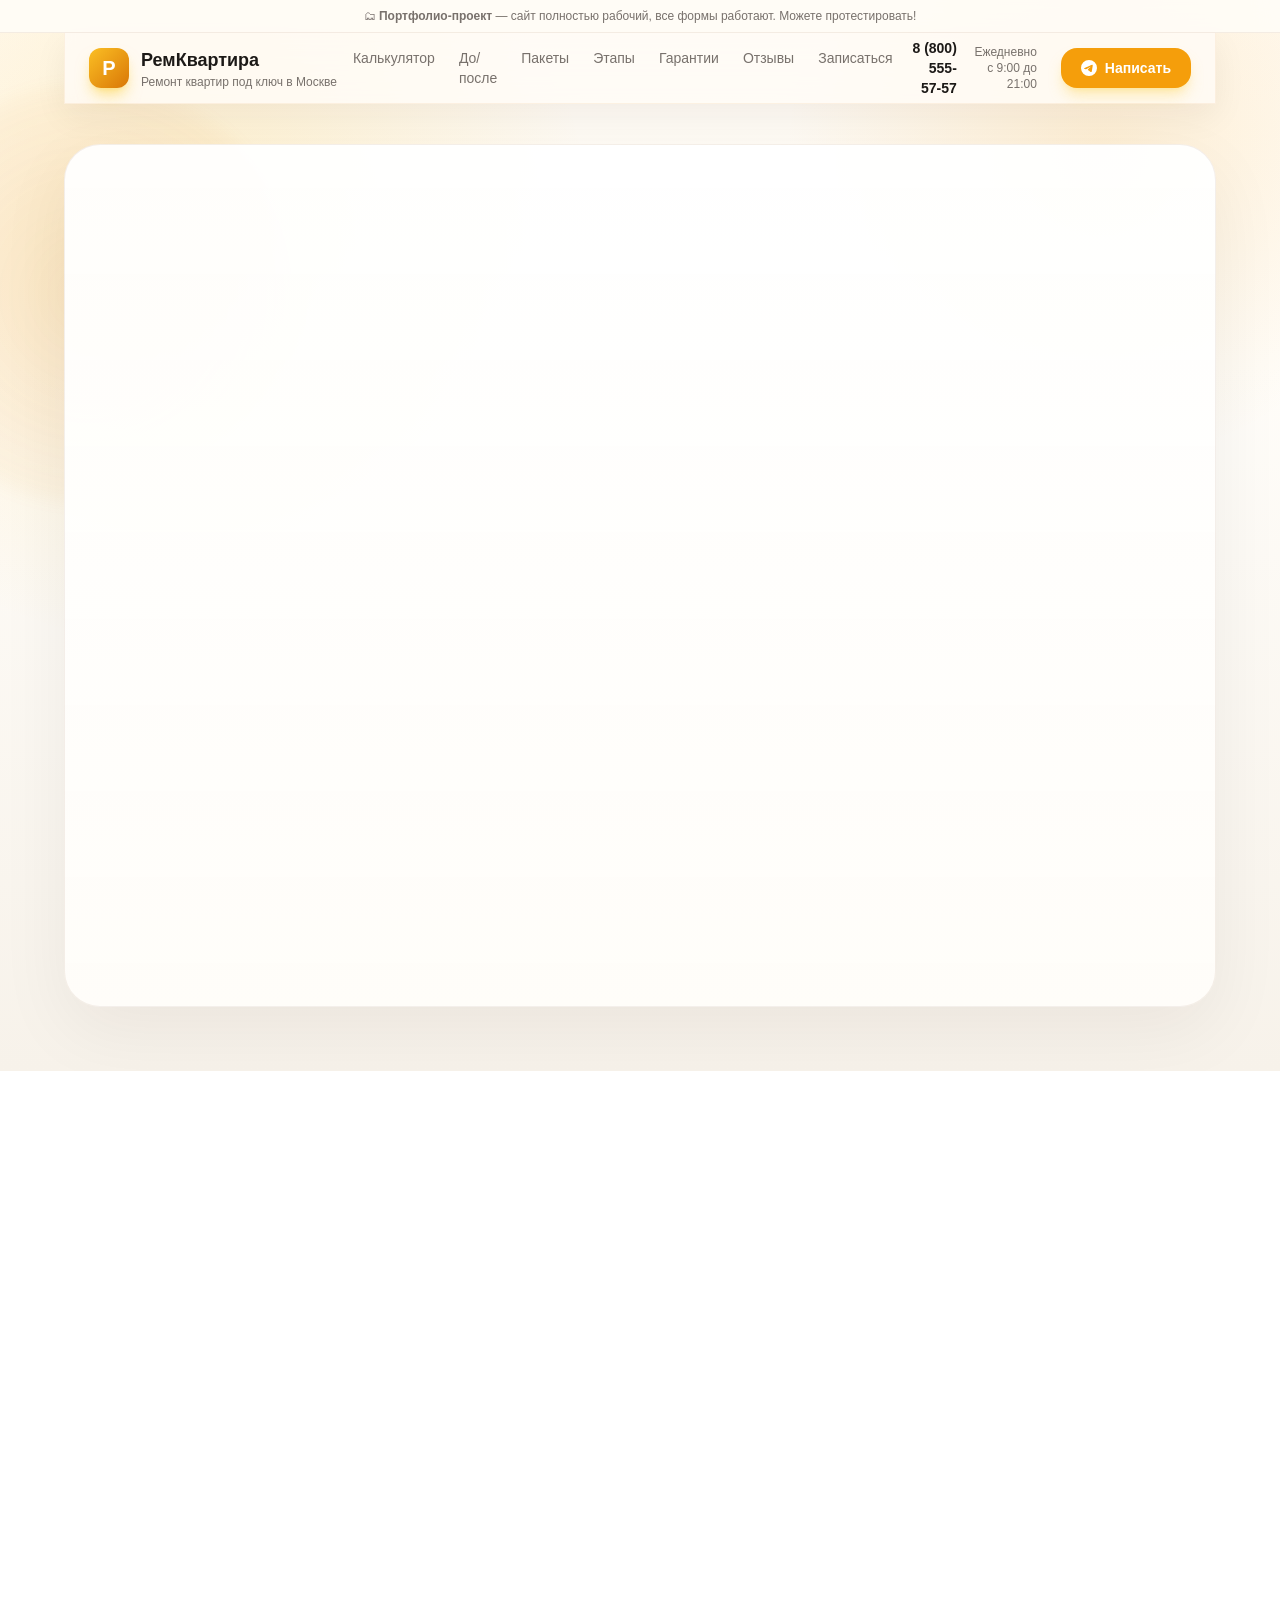
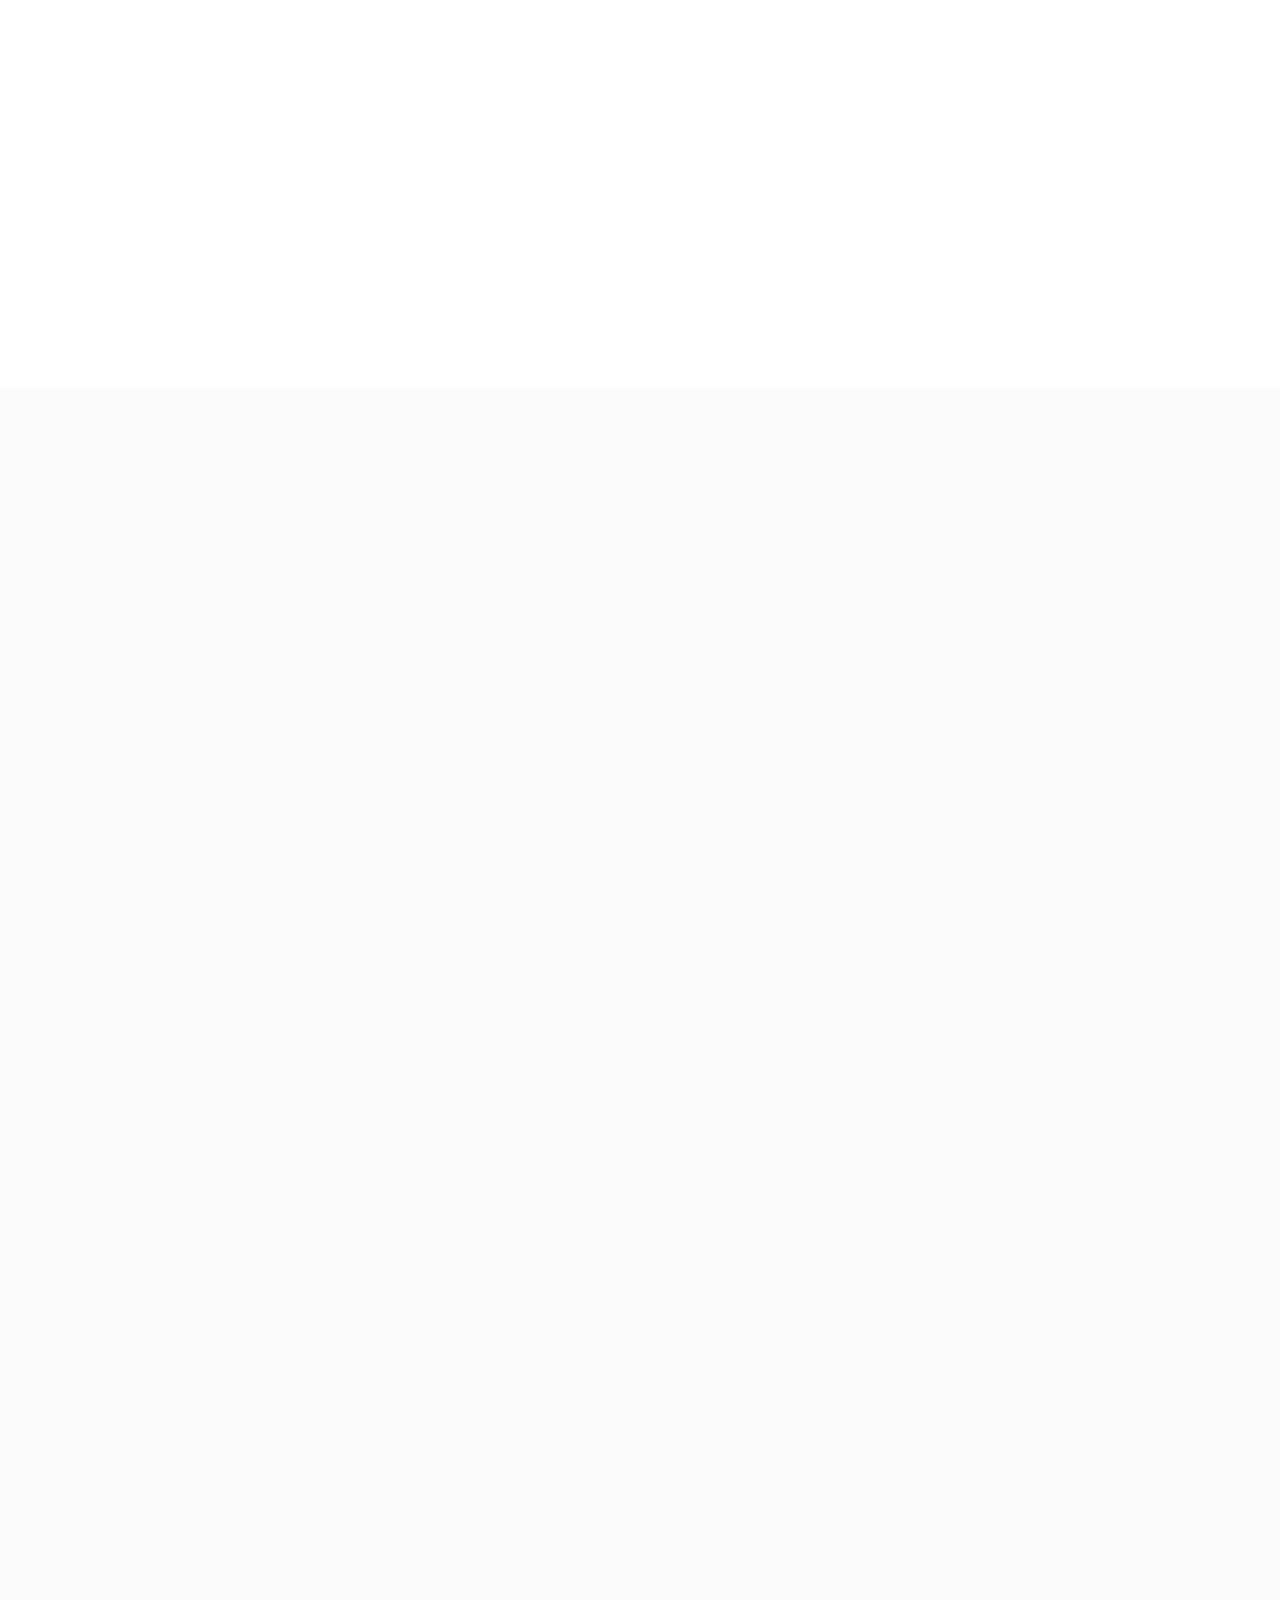
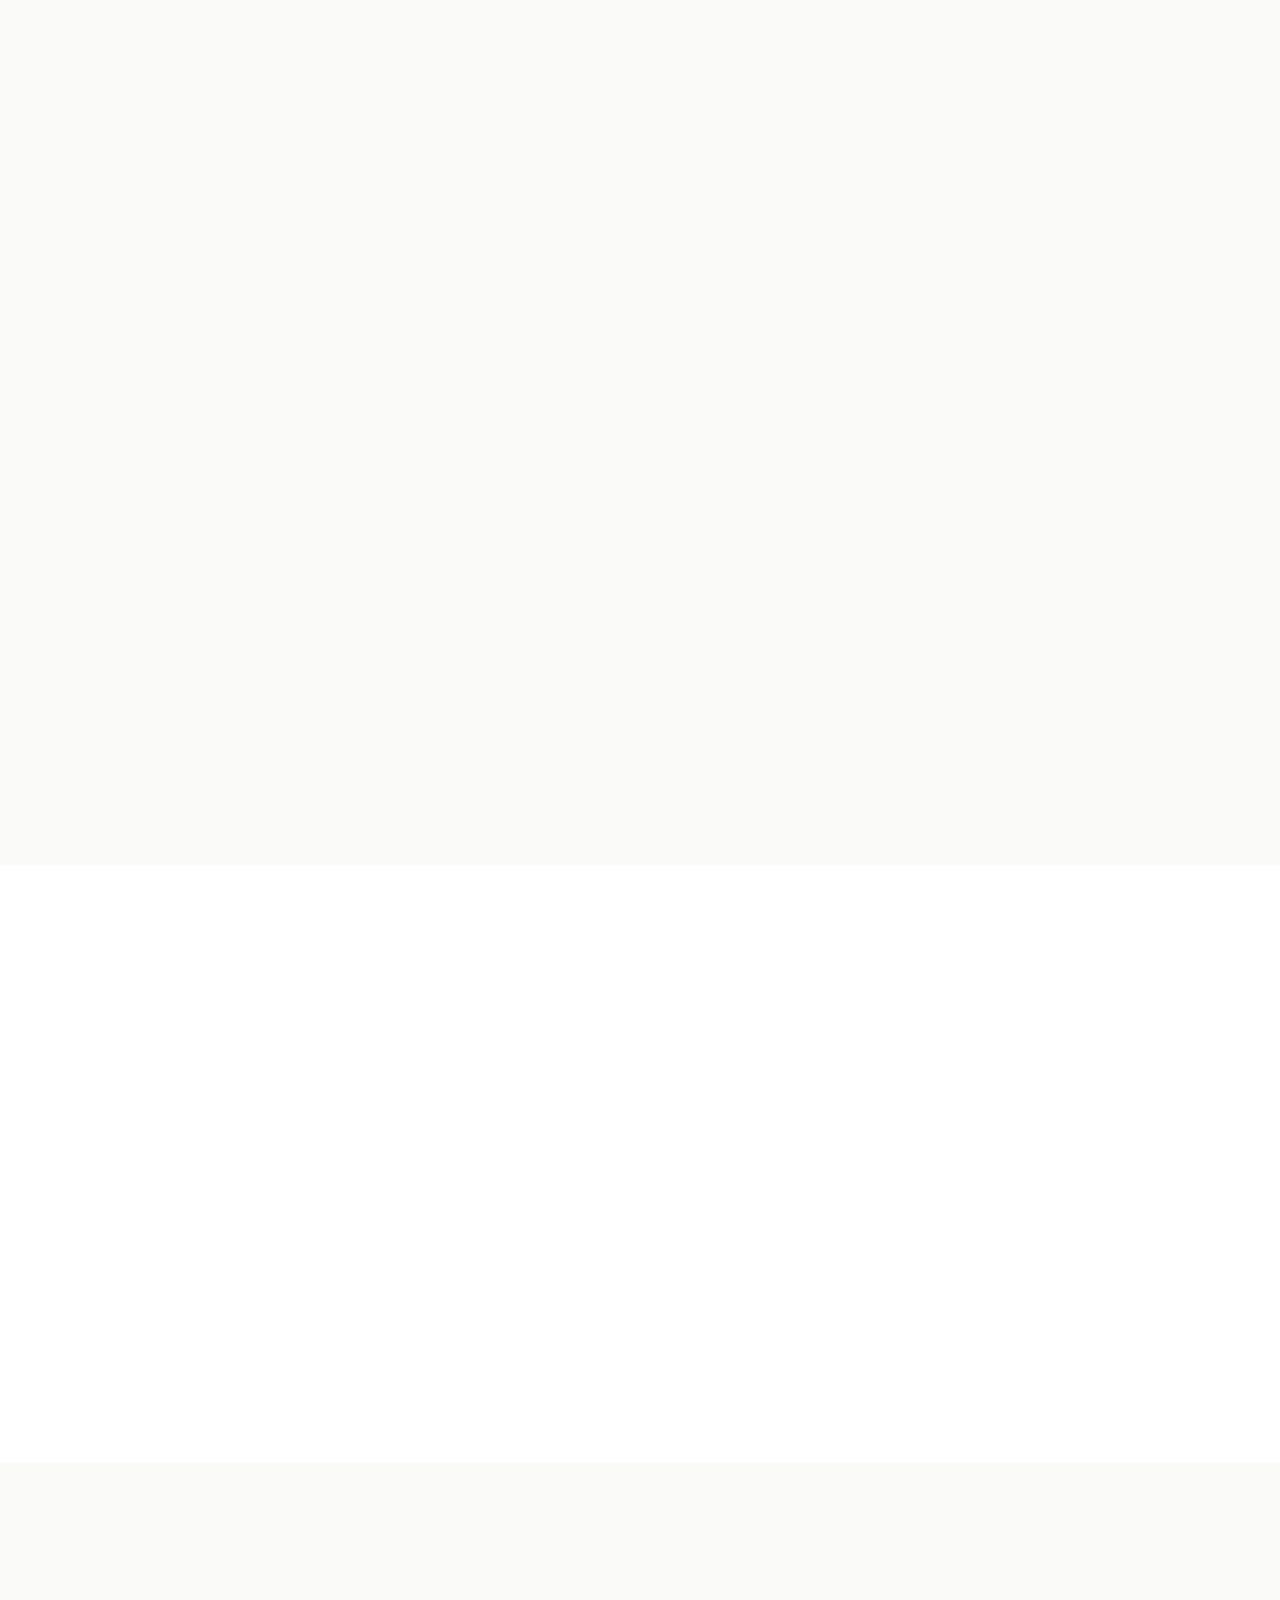
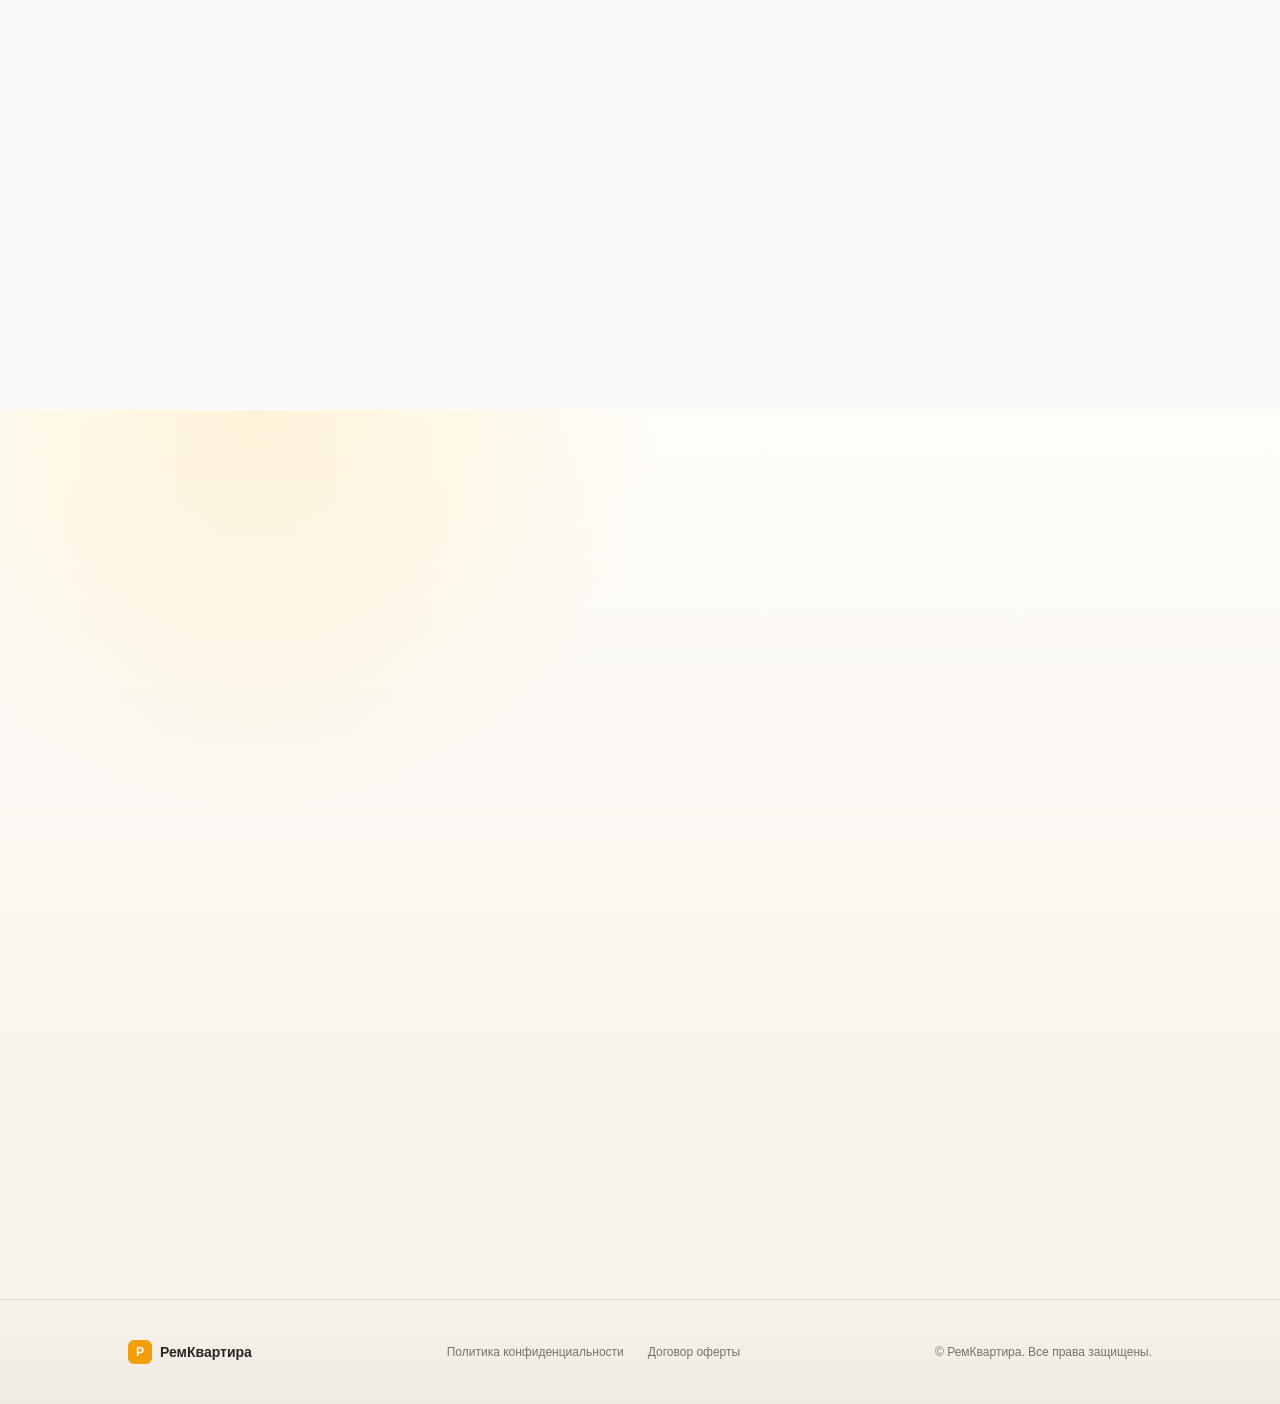
==== commit 5c10c3ac: "Restore packages content, upgrade hero buttons, add trust strip - Fix packages section: all placehol" ====
--- a/index.html
+++ b/index.html
@@ -13,7 +13,7 @@
   <meta property="og:url"         content="https://remont-kvartir-pf.vercel.app/" />
   <meta property="og:title"       content="Ремонт квартир под ключ в Москве — фиксированная смета, гарантия 2 года" />
   <meta property="og:description" content="Ремонт квартир под ключ в Москве с фиксированной сметой. Цена не изменится. Гарантия 2 года. Бесплатный замер за 24 часа." />
-  <meta property="og:image"       content="https://images.unsplash.com/photo-1586023492125-27b2c045efd7?auto=format&fit=crop&w=1200&h=630&q=80" />
+  <meta property="og:image"       content="https://images.unsplash.com/photo-1586023492125-27b2c045efd7Aauto=format&fit=crop&w=1200&h=630&q=80" />
   <meta property="og:image:width"  content="1200" />
   <meta property="og:image:height" content="630" />
   <meta property="og:locale"      content="ru_RU" />
@@ -23,7 +23,7 @@
   <meta name="twitter:card"        content="summary_large_image" />
   <meta name="twitter:title"       content="Ремонт квартир под ключ в Москве — фиксированная смета" />
   <meta name="twitter:description" content="Ремонт квартир под ключ с фиксированной сметой. Гарантия 2 года. Бесплатный замер за 24 часа." />
-  <meta name="twitter:image"       content="https://images.unsplash.com/photo-1586023492125-27b2c045efd7?auto=format&fit=crop&w=1200&h=630&q=80" />
+  <meta name="twitter:image"       content="https://images.unsplash.com/photo-1586023492125-27b2c045efd7Aauto=format&fit=crop&w=1200&h=630&q=80" />
 
   <link rel="icon" type="image/svg+xml" href="/favicon.svg" />
   <link rel="stylesheet" href="/styles.css" />
@@ -101,7 +101,7 @@
 
   <link rel="preconnect" href="https://fonts.googleapis.com" />
   <link rel="preconnect" href="https://fonts.gstatic.com" crossorigin />
-  <link href="https://fonts.googleapis.com/css2?family=Cormorant+Garamond:wght@600;700&family=Manrope:wght@400;500;600;700;800&display=swap" rel="stylesheet" />
+  <link href="https://fonts.googleapis.com/css2Afamily=Cormorant+Garamond:wght@600;700&family=Manrope:wght@400;500;600;700;800&display=swap" rel="stylesheet" />
 
   <style>
     html { scroll-behavior: smooth; }
@@ -149,7 +149,7 @@
     .nav-shell {
       background: rgba(255, 252, 247, .82);
       border: 1px solid rgba(217, 119, 6, .08);
-      box-shadow: 0 18px 50px rgba(28, 25, 23, .08);
+      box-shadow: 0 12px 34px rgba(28, 25, 23, .06);
       backdrop-filter: blur(18px);
     }
 
@@ -187,8 +187,8 @@
       border-radius: 36px;
       padding: 1.25rem;
       border: 1px solid rgba(120, 53, 15, .08);
-      background: linear-gradient(180deg, rgba(255,255,255,.88), rgba(255,252,247,.94));
-      box-shadow: 0 28px 90px rgba(28, 25, 23, .08);
+      background: linear-gradient(180deg, rgba(255,255,255,.94), rgba(255,253,249,.98));
+      box-shadow: 0 24px 72px rgba(28, 25, 23, .06);
     }
 
     .hero-grid {
@@ -292,18 +292,13 @@
       transform: scale(.98);
     }
 
-    .hero-copy {
-      position: relative;
-      z-index: 2;
-    }
-
     .hero-visual {
       position: relative;
       min-height: 580px;
       border-radius: 32px;
       overflow: hidden;
-      background: #e7dccd;
-      box-shadow: 0 24px 80px rgba(68, 64, 60, .18);
+      background: #efe7db;
+      box-shadow: 0 22px 65px rgba(68, 64, 60, .14);
     }
 
     .hero-visual::after {
@@ -326,7 +321,7 @@
       z-index: 3;
       border: 1px solid rgba(255,255,255,.6);
       background: rgba(255,252,248,.92);
-      box-shadow: 0 18px 45px rgba(28,25,23,.15);
+      box-shadow: 0 14px 32px rgba(28,25,23,.12);
       backdrop-filter: blur(14px);
     }
 
@@ -353,12 +348,6 @@
       color: #a8a29e;
       font-weight: 800;
       margin-bottom: .5rem;
-    }
-
-    .hero-proof-list > div {
-      border: 1px solid rgba(120, 53, 15, .08);
-      background: rgba(255,255,255,.72);
-      box-shadow: 0 12px 30px rgba(28,25,23,.05);
     }
 
     .package-card {
@@ -503,10 +492,15 @@
     .hero-metric-bar {
       border: 1px solid rgba(120, 53, 15, .08);
       background: rgba(255,255,255,.84);
-      box-shadow: 0 20px 60px rgba(28,25,23,.06);
+      box-shadow: 0 14px 40px rgba(28,25,23,.05);
       border-radius: 30px;
       padding: 1rem;
       margin-top: 1.5rem;
+    }
+    .hero-copy {
+      position: relative;
+      z-index: 2;
+      max-width: 42rem;
     }
 
     .tg-btn {
@@ -562,22 +556,15 @@
       border: 1px solid rgba(120, 53, 15, .08);
       box-shadow: 0 24px 65px rgba(28,25,23,.10);
     }
-
-    #packages .rounded-3xl,
     #reviews .rounded-2xl,
     #guarantees .g-card {
       transition: transform .28s ease, box-shadow .28s ease, border-color .28s ease;
     }
 
-    #packages .rounded-3xl:hover,
     #reviews .rounded-2xl:hover,
     #guarantees .g-card:hover {
       transform: translateY(-6px);
       box-shadow: 0 22px 55px rgba(28,25,23,.10);
-    }
-
-    #packages .rounded-3xl {
-      box-shadow: 0 16px 40px rgba(28,25,23,.05);
     }
 
     #stages .text-center.relative {
@@ -609,6 +596,10 @@
     .stagger-reveal > *:nth-child(4) { transition-delay:.35s; }
     .stagger-reveal > *:nth-child(5) { transition-delay:.45s; }
     .stagger-reveal.visible > * { opacity:1; transform:translateY(0); }
+
+    @media (min-width: 640px) {
+      .hero-actions { flex-direction: row; }
+    }
 
     @media (max-width: 1023px) {
       .hero-visual { min-height: 420px; }
@@ -710,34 +701,37 @@
           </p>
 
           <div class="hero-actions sm:flex-row">
-            <a href="#quiz" class="hero-btn px-8 py-4 text-center">
-              Рассчитать стоимость →
+            <a href="#quiz" class="hero-btn px-6 py-4 gap-3">
+              <svg class="w-5 h-5 shrink-0" viewBox="0 0 24 24" fill="none">
+                <rect x="3" y="3" width="18" height="18" rx="3" stroke="currentColor" stroke-width="1.8"/>
+                <path d="M7 8h10M7 12h4M7 16h4M15 12h2M15 16h2" stroke="currentColor" stroke-width="1.8" stroke-linecap="round"/>
+              </svg>
+              <div class="text-left">
+                <div class="font-extrabold leading-tight">Рассчитать стоимость</div>
+                <div class="text-xs opacity-75 font-medium mt-0.5">Бесплатно за 1 минуту</div>
+              </div>
             </a>
-            <a href="#before-after" class="hero-btn-secondary px-8 py-4 text-center">
-              Посмотреть работы
+            <a href="#before-after" class="hero-btn-secondary px-6 py-4 gap-3">
+              <svg class="w-5 h-5 shrink-0" viewBox="0 0 24 24" fill="none">
+                <rect x="3" y="5" width="18" height="14" rx="2" stroke="currentColor" stroke-width="1.8"/>
+                <circle cx="8.5" cy="10" r="1.5" fill="currentColor"/>
+                <path d="M3 17l4-4 3 3 3.5-4 5.5 5" stroke="currentColor" stroke-width="1.8" stroke-linecap="round" stroke-linejoin="round"/>
+              </svg>
+              <div class="text-left">
+                <div class="font-extrabold leading-tight">Посмотреть работы</div>
+                <div class="text-xs opacity-70 font-medium mt-0.5">Реальные фото и отзывы</div>
+              </div>
             </a>
           </div>
 
-          <div class="hero-proof-list grid sm:grid-cols-3 gap-3 text-sm text-stone-700">
-            <div class="rounded-2xl px-4 py-3">
-              <div class="font-extrabold text-stone-900">340+ объектов</div>
-              <div class="text-stone-500">сдали без срыва бюджета</div>
-            </div>
-            <div class="rounded-2xl px-4 py-3">
-              <div class="font-extrabold text-stone-900">Фотоотчёт ежедневно</div>
-              <div class="text-stone-500">контроль со смартфона</div>
-            </div>
-            <div class="rounded-2xl px-4 py-3">
-              <div class="font-extrabold text-stone-900">Выезд за 24 часа</div>
-              <div class="text-stone-500">замер и смета бесплатно</div>
-            </div>
-          </div>
+          
+        
         </div>
 
         <div class="reveal">
           <div class="hero-visual">
             <img
-              src="https://images.unsplash.com/photo-1618221195710-dd6b41faaea6?auto=format&fit=crop&w=1400&q=80"
+              src="https://images.unsplash.com/photo-1618221195710-dd6b41faaea6Aauto=format&fit=crop&w=1400&q=80"
               alt="Современный интерьер после ремонта"
             />
 
@@ -787,6 +781,28 @@
             <div class="text-xs text-stone-400 mt-2">по отзывам клиентов</div>
           </div>
         </div>
+        <div class="mt-4 pt-4 border-t border-stone-100 grid grid-cols-1 sm:grid-cols-3 gap-3 text-sm text-stone-500">
+          <div class="flex items-center justify-center gap-2">
+            <svg class="w-4 h-4 text-amber-500 shrink-0" viewBox="0 0 24 24" fill="none">
+              <path d="M22 11.08V12a10 10 0 1 1-5.93-9.14" stroke="currentColor" stroke-width="1.8" stroke-linecap="round"/>
+              <path d="M22 4L12 14.01l-3-3" stroke="currentColor" stroke-width="1.8" stroke-linecap="round" stroke-linejoin="round"/>
+            </svg>
+            <span>Работаем по договору</span>
+          </div>
+          <div class="flex items-center justify-center gap-2">
+            <svg class="w-4 h-4 text-amber-500 shrink-0" viewBox="0 0 24 24" fill="none">
+              <path d="M12 3l7 3v5c0 5-3.5 8.5-7 10-3.5-1.5-7-5-7-10V6l7-3z" stroke="currentColor" stroke-width="1.8"/>
+            </svg>
+            <span>Фиксируем сроки и стоимость</span>
+          </div>
+          <div class="flex items-center justify-center gap-2">
+            <svg class="w-4 h-4 text-amber-500 shrink-0" viewBox="0 0 24 24" fill="none">
+              <rect x="2" y="5" width="20" height="14" rx="3" stroke="currentColor" stroke-width="1.8"/>
+              <path d="M2 10h20" stroke="currentColor" stroke-width="1.8"/>
+            </svg>
+            <span>Оплата по этапам, без переплат</span>
+          </div>
+        </div>
       </div>
     </div>
   </div>
@@ -812,22 +828,22 @@
 
       <!-- STEP 1: Тип ремонта -->
       <div class="quiz-step active" data-step="1">
-        <h3 class="text-xl font-bold text-stone-900 mb-6">Какой ремонт вам нужен?</h3>
+        <h3 class="text-xl font-bold text-stone-900 mb-6">Какой ремонт вам нуженA</h3>
         <div class="grid gap-3">
           <div class="opt-card" data-q="type" data-v="cosmetic">
-            <div class="text-2xl mb-2">🎨</div>
+            <div class="text-2xl mb-2 font-black tracking-tight text-amber-600">01</div>
             <div class="font-bold text-stone-900">Косметический</div>
             <div class="text-sm text-stone-500 mt-1">Обои, покраска, замена полов, двери</div>
             <div class="text-xs font-semibold text-amber-600 mt-2">от 3 500 ₽/м²</div>
           </div>
           <div class="opt-card" data-q="type" data-v="capital">
-            <div class="text-2xl mb-2">🔨</div>
+            <div class="text-2xl mb-2 font-black tracking-tight text-amber-600">02</div>
             <div class="font-bold text-stone-900">Капитальный</div>
             <div class="text-sm text-stone-500 mt-1">Стяжка, штукатурка, плитка, электрика, сантехника</div>
             <div class="text-xs font-semibold text-amber-600 mt-2">от 8 500 ₽/м²</div>
           </div>
           <div class="opt-card" data-q="type" data-v="designer">
-            <div class="text-2xl mb-2">✨</div>
+            <div class="text-2xl mb-2 font-black tracking-tight text-amber-600">03</div>
             <div class="font-bold text-stone-900">Дизайнерский</div>
             <div class="text-sm text-stone-500 mt-1">Авторский проект, премиальные материалы, мебель</div>
             <div class="text-xs font-semibold text-amber-600 mt-2">от 18 000 ₽/м²</div>
@@ -837,25 +853,25 @@
 
       <!-- STEP 2: Комнаты -->
       <div class="quiz-step" data-step="2">
-        <h3 class="text-xl font-bold text-stone-900 mb-6">Сколько комнат в квартире?</h3>
+        <h3 class="text-xl font-bold text-stone-900 mb-6">Сколько комнат в квартиреA</h3>
         <div class="grid grid-cols-2 gap-3">
           <div class="opt-card" data-q="rooms" data-v="38" data-label="Студия / 1 комн.">
-            <div class="text-2xl mb-2">🏠</div>
+            <div class="text-2xl mb-2 font-black tracking-tight text-amber-600">01</div>
             <div class="font-bold text-stone-900">Студия / 1 комн.</div>
             <div class="text-sm text-stone-500 mt-1">~38 м²</div>
           </div>
           <div class="opt-card" data-q="rooms" data-v="55" data-label="2 комнаты">
-            <div class="text-2xl mb-2">🏠🏠</div>
+            <div class="text-2xl mb-2 font-black tracking-tight text-amber-600">02</div>
             <div class="font-bold text-stone-900">2 комнаты</div>
             <div class="text-sm text-stone-500 mt-1">~55 м²</div>
           </div>
           <div class="opt-card" data-q="rooms" data-v="72" data-label="3 комнаты">
-            <div class="text-2xl mb-2">🏠🏠🏠</div>
+            <div class="text-2xl mb-2 font-black tracking-tight text-amber-600">03</div>
             <div class="font-bold text-stone-900">3 комнаты</div>
             <div class="text-sm text-stone-500 mt-1">~72 м²</div>
           </div>
           <div class="opt-card" data-q="rooms" data-v="95" data-label="4+ комнаты">
-            <div class="text-2xl mb-2">🏡</div>
+            <div class="text-2xl mb-2 font-black tracking-tight text-amber-600">04</div>
             <div class="font-bold text-stone-900">4+ комнаты</div>
             <div class="text-sm text-stone-500 mt-1">~95 м²</div>
           </div>
@@ -864,20 +880,20 @@
 
       <!-- STEP 3: Когда -->
       <div class="quiz-step" data-step="3">
-        <h3 class="text-xl font-bold text-stone-900 mb-6">Когда хотите начать?</h3>
+        <h3 class="text-xl font-bold text-stone-900 mb-6">Когда хотите начатьA</h3>
         <div class="grid gap-3">
           <div class="opt-card" data-q="when" data-v="asap" data-label="Как можно скорее">
-            <div class="text-2xl mb-2">⚡</div>
+            <div class="text-2xl mb-2 font-black tracking-tight text-amber-600">01</div>
             <div class="font-bold text-stone-900">Как можно скорее</div>
             <div class="text-sm text-stone-500 mt-1">Готовы начать в ближайшие 2–4 недели</div>
           </div>
           <div class="opt-card" data-q="when" data-v="1-3m" data-label="Через 1–3 месяца">
-            <div class="text-2xl mb-2">📅</div>
+            <div class="text-2xl mb-2 font-black tracking-tight text-amber-600">02</div>
             <div class="font-bold text-stone-900">Через 1–3 месяца</div>
             <div class="text-sm text-stone-500 mt-1">Ещё планируем, подбираем варианты</div>
           </div>
           <div class="opt-card" data-q="when" data-v="later" data-label="Через полгода и позже">
-            <div class="text-2xl mb-2">🗓</div>
+            <div class="text-2xl mb-2 font-black tracking-tight text-amber-600">03</div>
             <div class="font-bold text-stone-900">Через полгода и позже</div>
             <div class="text-sm text-stone-500 mt-1">Просто хочу понять стоимость заранее</div>
           </div>
@@ -917,7 +933,7 @@
 
       <!-- STEP 5: Result -->
       <div class="quiz-step text-center" data-step="5">
-        <div class="text-5xl mb-4">🎉</div>
+        <div class="text-5xl mb-4 font-black text-amber-500">?</div>
         <h3 class="text-2xl font-black text-stone-900 mb-3">Заявка принята!</h3>
         <p class="text-stone-500 mb-6">Перезвоним в течение 30 минут и назовём точную стоимость.</p>
 
@@ -960,11 +976,11 @@
         <p class="font-semibold text-stone-700 mb-3 text-center">Гостиная, 2-комнатная квартира</p>
         <div class="ba-wrap" style="aspect-ratio:4/3">
           <img class="ba-before w-full h-full object-cover" loading="lazy"
-            src="https://images.unsplash.com/photo-1600210492493-0946911123ea?auto=format&fit=crop&w=900&q=80"
+            src="https://images.unsplash.com/photo-1600210492493-0946911123eaAauto=format&fit=crop&w=900&q=80"
             style="filter:grayscale(.5) sepia(.65) brightness(.5) saturate(.25) contrast(1.05)"
             alt="До ремонта — гостиная" />
           <img class="ba-after-img" loading="lazy"
-            src="https://images.unsplash.com/photo-1586023492125-27b2c045efd7?auto=format&fit=crop&w=900&q=80"
+            src="https://images.unsplash.com/photo-1586023492125-27b2c045efd7Aauto=format&fit=crop&w=900&q=80"
             alt="После ремонта — гостиная" />
           <span class="ba-badge" style="left:14px">ДО</span>
           <span class="ba-badge" style="right:14px; background:rgba(217,119,6,.85)">ПОСЛЕ</span>
@@ -984,11 +1000,11 @@
         <p class="font-semibold text-stone-700 mb-3 text-center">Кухня, капитальный ремонт</p>
         <div class="ba-wrap" style="aspect-ratio:4/3">
           <img class="ba-before w-full h-full object-cover" loading="lazy"
-            src="https://images.unsplash.com/photo-1556909172-54557c7e4fb7?auto=format&fit=crop&w=900&q=80"
+            src="https://images.unsplash.com/photo-1556909172-54557c7e4fb7Aauto=format&fit=crop&w=900&q=80"
             style="filter:grayscale(.5) sepia(.65) brightness(.5) saturate(.25) contrast(1.05)"
             alt="До ремонта — кухня" />
           <img class="ba-after-img" loading="lazy"
-            src="https://images.unsplash.com/photo-1556909114-f6e7ad7d3136?auto=format&fit=crop&w=900&q=80"
+            src="https://images.unsplash.com/photo-1556909114-f6e7ad7d3136Aauto=format&fit=crop&w=900&q=80"
             alt="После ремонта — кухня" />
           <span class="ba-badge" style="left:14px">ДО</span>
           <span class="ba-badge" style="right:14px; background:rgba(217,119,6,.85)">ПОСЛЕ</span>
@@ -1010,62 +1026,62 @@
 <section id="packages" class="py-20 px-4 bg-stone-50">
   <div class="max-w-5xl mx-auto reveal">
     <div class="text-center mb-12">
-      <p class="text-amber-600 font-semibold text-sm uppercase tracking-wider mb-2">??????</p>
-      <h2 class="text-3xl md:text-4xl font-black text-stone-900">???????? ???? ?????? ???????</h2>
+      <p class="text-amber-600 font-semibold text-sm uppercase tracking-wider mb-2">Стоимость работ</p>
+      <h2 class="text-3xl md:text-4xl font-black text-stone-900">Три пакета под любой бюджет</h2>
     </div>
 
     <div class="grid md:grid-cols-3 gap-6 stagger-reveal">
       <div class="package-card">
-        <div class="package-icon">??</div>
-        <h3 class="package-title">?????????????</h3>
-        <p class="package-subtitle">??????? ???????? ?????? ? ??? ????</p>
-        <div class="package-price">?? 3 500 <span>?/??</span></div>
-        <p class="package-meta">????: 4?6 ?????? ? ???????? 1 ???</p>
+        <div class="package-icon">🎨</div>
+        <h3 class="package-title">Косметический</h3>
+        <p class="package-subtitle">Освежим интерьер быстро и в бюджет</p>
+        <div class="package-price">от 3 500 <span>₽/м²</span></div>
+        <p class="package-meta">Срок: 4–6 нед. за 1-комн.</p>
         <ul class="package-list">
-          <li><span>?</span> ?????? ????? ??? ???????? ????</li>
-          <li><span>?</span> ??????? ???????? ??? ?????????</li>
-          <li><span>?</span> ???????? ????????, ????????</li>
-          <li><span>?</span> ?????? ?????? ? ??????????</li>
-          <li><span>?</span> ?????? ????????????</li>
+          <li><span>✓</span> Демонтаж и вывоз строительного мусора</li>
+          <li><span>✓</span> Замена обоев или покраска стен</li>
+          <li><span>✓</span> Укладка ламината или плитки</li>
+          <li><span>✓</span> Установка межкомнатных дверей</li>
+          <li><span>✓</span> Монтаж светильников</li>
         </ul>
-        <a href="#cta-form" class="package-link">??????? ?????</a>
+        <a href="#cta-form" class="package-link">Получить расчёт</a>
       </div>
 
       <div class="package-card package-card-featured">
-        <div class="package-badge">???????? ???? ?????</div>
-        <div class="package-icon">??</div>
-        <h3 class="package-title">???????????</h3>
-        <p class="package-subtitle">?????? ???????????? ? ????</p>
-        <div class="package-price">?? 8 500 <span>?/??</span></div>
-        <p class="package-meta">????: 8?14 ?????? ? ???????? 2 ????</p>
+        <div class="package-badge">Чаще всего выбирают</div>
+        <div class="package-icon">🔨</div>
+        <h3 class="package-title">Капитальный</h3>
+        <p class="package-subtitle">Полная трансформация квартиры</p>
+        <div class="package-price">от 8 500 <span>₽/м²</span></div>
+        <p class="package-meta">Срок: 8–14 нед. за 2-комн.</p>
         <ul class="package-list">
-          <li><span>?</span> ??? ?? ??????????????</li>
-          <li><span>?</span> ?????? ????, ???????????? ????</li>
-          <li><span>?</span> ??????? ?????? (?????, ?????)</li>
-          <li><span>?</span> ?????? ???????????????</li>
-          <li><span>?</span> ?????? ?????????? ? ????</li>
-          <li><span>?</span> ???????? ???????</li>
+          <li><span>✓</span> Стяжка пола, штукатурка стен</li>
+          <li><span>✓</span> Укладка плитки (кухня, санузел)</li>
+          <li><span>✓</span> Замена электропроводки</li>
+          <li><span>✓</span> Замена труб и сантехники</li>
+          <li><span>✓</span> Установка встроенной техники</li>
+          <li><span>✓</span> Чистовая отделка под ключ</li>
         </ul>
-        <a href="#cta-form" class="package-link package-link-filled">??????? ?????</a>
+        <a href="#cta-form" class="package-link package-link-filled">Получить расчёт</a>
       </div>
 
       <div class="package-card">
-        <div class="package-icon">?</div>
-        <h3 class="package-title">????????????</h3>
-        <p class="package-subtitle">????????? ?????? ? ????????? ????</p>
-        <div class="package-price">?? 18 000 <span>?/??</span></div>
-        <p class="package-meta">????: 14?20 ?????? ? ???????? 3 ????</p>
+        <div class="package-icon">✨</div>
+        <h3 class="package-title">Дизайнерский</h3>
+        <p class="package-subtitle">Премиальный результат с авторским проектом</p>
+        <div class="package-price">от 18 000 <span>₽/м²</span></div>
+        <p class="package-meta">Срок: 14–20 нед. за 3-комн.</p>
         <ul class="package-list">
-          <li><span>?</span> ????????? ??????-??????</li>
-          <li><span>?</span> ??????????? ?????? ? ??????</li>
-          <li><span>?</span> ?????????? ?????? ?? ?????</li>
-          <li><span>?</span> ????? ??? ??? ????</li>
-          <li><span>?</span> 3D-???????????? ?? ??????</li>
+          <li><span>✓</span> Авторский дизайн-проект</li>
+          <li><span>✓</span> Итальянская плитка и декор</li>
+          <li><span>✓</span> Встроенная мебель на заказ</li>
+          <li><span>✓</span> Умный дом и освещение</li>
+          <li><span>✓</span> 3D-визуализация с нуля</li>
         </ul>
-        <a href="#cta-form" class="package-link">??????? ?????</a>
-      </div>
-    </div>
-    <p class="text-center text-stone-400 text-sm mt-6">?????? ???? ? ????? ??????????? ??????. ??????????? ? ????????.</p>
+        <a href="#cta-form" class="package-link">Получить расчёт</a>
+      </div>
+    </div>
+    <p class="text-center text-stone-400 text-sm mt-6">Цены указаны без стоимости материалов. Точный расчёт — после замера.</p>
   </div>
 </section>
 
@@ -1083,31 +1099,31 @@
 
       <!-- Stage 1 -->
       <div class="text-center relative">
-        <div class="w-16 h-16 bg-amber-500 text-white rounded-2xl flex items-center justify-center text-2xl mx-auto mb-4 relative z-10 shadow-md shadow-amber-200">📐</div>
+        <div class="w-16 h-16 bg-amber-500 text-white rounded-2xl flex items-center justify-center text-lg font-black tracking-tight mx-auto mb-4 relative z-10 shadow-md shadow-amber-200">01</div>
         <h4 class="font-bold text-stone-900 mb-1">Замер</h4>
         <p class="text-xs text-stone-500 leading-relaxed">Выезжаем за 24 ч. Замер и смета — бесплатно</p>
       </div>
       <!-- Stage 2 -->
       <div class="text-center relative">
-        <div class="w-16 h-16 bg-amber-500 text-white rounded-2xl flex items-center justify-center text-2xl mx-auto mb-4 relative z-10 shadow-md shadow-amber-200">📝</div>
+        <div class="w-16 h-16 bg-amber-500 text-white rounded-2xl flex items-center justify-center text-lg font-black tracking-tight mx-auto mb-4 relative z-10 shadow-md shadow-amber-200">02</div>
         <h4 class="font-bold text-stone-900 mb-1">Договор</h4>
         <p class="text-xs text-stone-500 leading-relaxed">Фиксируем цену и сроки. Поэтапная оплата</p>
       </div>
       <!-- Stage 3 -->
       <div class="text-center relative">
-        <div class="w-16 h-16 bg-amber-500 text-white rounded-2xl flex items-center justify-center text-2xl mx-auto mb-4 relative z-10 shadow-md shadow-amber-200">🛒</div>
+        <div class="w-16 h-16 bg-amber-500 text-white rounded-2xl flex items-center justify-center text-lg font-black tracking-tight mx-auto mb-4 relative z-10 shadow-md shadow-amber-200">03</div>
         <h4 class="font-bold text-stone-900 mb-1">Материалы</h4>
         <p class="text-xs text-stone-500 leading-relaxed">Закупаем сами. Вы согласовываете, мы везём</p>
       </div>
       <!-- Stage 4 -->
       <div class="text-center relative">
-        <div class="w-16 h-16 bg-amber-500 text-white rounded-2xl flex items-center justify-center text-2xl mx-auto mb-4 relative z-10 shadow-md shadow-amber-200">🏗️</div>
+        <div class="w-16 h-16 bg-amber-500 text-white rounded-2xl flex items-center justify-center text-lg font-black tracking-tight mx-auto mb-4 relative z-10 shadow-md shadow-amber-200">04</div>
         <h4 class="font-bold text-stone-900 mb-1">Ремонт</h4>
         <p class="text-xs text-stone-500 leading-relaxed">Собственная бригада. Фото в WhatsApp каждый день</p>
       </div>
       <!-- Stage 5 -->
       <div class="text-center relative">
-        <div class="w-16 h-16 bg-amber-500 text-white rounded-2xl flex items-center justify-center text-2xl mx-auto mb-4 relative z-10 shadow-md shadow-amber-200">🔑</div>
+        <div class="w-16 h-16 bg-amber-500 text-white rounded-2xl flex items-center justify-center text-lg font-black tracking-tight mx-auto mb-4 relative z-10 shadow-md shadow-amber-200">05</div>
         <h4 class="font-bold text-stone-900 mb-1">Сдача</h4>
         <p class="text-xs text-stone-500 leading-relaxed">Уборка, приёмка, ключи. Гарантия на 2 года</p>
       </div>
@@ -1126,28 +1142,28 @@
 
     <div class="grid md:grid-cols-2 gap-5">
       <div class="g-card flex gap-5 p-6 rounded-2xl border border-stone-100 bg-stone-50 transition-all duration-300">
-        <div class="w-14 h-14 bg-amber-100 rounded-2xl flex items-center justify-center text-2xl shrink-0">💰</div>
+        <div class="w-14 h-14 bg-amber-100 rounded-2xl flex items-center justify-center text-sm font-black tracking-tight text-amber-700 shrink-0">01</div>
         <div>
           <h4 class="font-bold text-stone-900 mb-1">Фиксированная смета</h4>
           <p class="text-sm text-stone-500 leading-relaxed">Цена, указанная в договоре, не изменится. Никаких «забыли включить» или «материал подорожал» — все риски берём на себя.</p>
         </div>
       </div>
       <div class="g-card flex gap-5 p-6 rounded-2xl border border-stone-100 bg-stone-50 transition-all duration-300">
-        <div class="w-14 h-14 bg-amber-100 rounded-2xl flex items-center justify-center text-2xl shrink-0">📅</div>
+        <div class="w-14 h-14 bg-amber-100 rounded-2xl flex items-center justify-center text-sm font-black tracking-tight text-amber-700 shrink-0">02</div>
         <div>
           <h4 class="font-bold text-stone-900 mb-1">Срок в договоре</h4>
           <p class="text-sm text-stone-500 leading-relaxed">Дата окончания прописана в договоре. За каждый день просрочки по нашей вине — денежная компенсация.</p>
         </div>
       </div>
       <div class="g-card flex gap-5 p-6 rounded-2xl border border-stone-100 bg-stone-50 transition-all duration-300">
-        <div class="w-14 h-14 bg-amber-100 rounded-2xl flex items-center justify-center text-2xl shrink-0">🛡️</div>
+        <div class="w-14 h-14 bg-amber-100 rounded-2xl flex items-center justify-center text-sm font-black tracking-tight text-amber-700 shrink-0">03</div>
         <div>
           <h4 class="font-bold text-stone-900 mb-1">Гарантия 2 года</h4>
-          <p class="text-sm text-stone-500 leading-relaxed">Обнаружили дефект в гарантийный период? Приедем и устраним бесплатно. Никаких споров и отговорок.</p>
+          <p class="text-sm text-stone-500 leading-relaxed">Обнаружили дефект в гарантийный периодA Приедем и устраним бесплатно. Никаких споров и отговорок.</p>
         </div>
       </div>
       <div class="g-card flex gap-5 p-6 rounded-2xl border border-stone-100 bg-stone-50 transition-all duration-300">
-        <div class="w-14 h-14 bg-amber-100 rounded-2xl flex items-center justify-center text-2xl shrink-0">📋</div>
+        <div class="w-14 h-14 bg-amber-100 rounded-2xl flex items-center justify-center text-sm font-black tracking-tight text-amber-700 shrink-0">04</div>
         <div>
           <h4 class="font-bold text-stone-900 mb-1">Ежедневная отчётность</h4>
           <p class="text-sm text-stone-500 leading-relaxed">Фото-отчёт каждый вечер в WhatsApp. Видите прогресс из любого города — не нужно лично ехать проверять.</p>
@@ -1221,7 +1237,7 @@
       <div class="space-y-4 mb-5">
         <div>
           <label class="block text-sm font-medium text-stone-700 mb-1.5">Ваше имя</label>
-          <input id="f-name" type="text" placeholder="Как вас зовут?" required
+          <input id="f-name" type="text" placeholder="Как вас зовутA" required
             class="w-full bg-stone-50 border border-stone-200 text-stone-900 placeholder-stone-400 rounded-xl px-4 py-3 focus:outline-none focus:border-amber-500 focus:ring-2 focus:ring-amber-100 transition-colors" />
         </div>
         <div>
@@ -1239,7 +1255,7 @@
           <p id="f-tg-error" class="text-xs text-red-500 mt-1 hidden">Только буквы, цифры и «_», минимум 5 символов</p>
         </div>
         <div>
-          <label class="block text-sm font-medium text-stone-700 mb-1.5">Что планируете? <span class="text-stone-500">(необязательно)</span></label>
+          <label class="block text-sm font-medium text-stone-700 mb-1.5">Что планируетеA <span class="text-stone-500">(необязательно)</span></label>
           <select id="f-type"
             class="w-full bg-stone-50 border border-stone-200 text-stone-700 rounded-xl px-4 py-3 focus:outline-none focus:border-amber-500 focus:ring-2 focus:ring-amber-100 transition-colors">
             <option value="">Выберите тип ремонта</option>
@@ -1359,7 +1375,7 @@
     document.querySelector(`.quiz-step[data-step="${this.step}"]`).classList.remove('active');
     this.step = n;
     document.querySelector(`.quiz-step[data-step="${n}"]`).classList.add('active');
-    document.getElementById('q-step-label').textContent = n <= this.total ? `Шаг ${n} из ${this.total}` : 'Готово!';
+    document.getElementById('q-step-label').textContent = n <= this.total A `Шаг ${n} из ${this.total}` : 'Готово!';
     document.getElementById('q-progress').style.width = Math.min(n / this.total * 100, 100) + '%';
   },
 
@@ -1381,7 +1397,7 @@
     card.classList.add('selected');
 
     quiz.data[q] = card.dataset.v;
-    quiz.data[q + 'Label'] = card.dataset.label || card.querySelector('.font-bold')?.textContent?.trim() || card.dataset.v;
+    quiz.data[q + 'Label'] = card.dataset.label || card.querySelector('.font-bold')A.textContentA.trim() || card.dataset.v;
 
     setTimeout(() => quiz.goTo(quiz.step + 1), 250);
   });
@@ -1389,7 +1405,7 @@
 
 // TG username validator
 function validateTG(val) {
-  return /^@?[a-zA-Z][a-zA-Z0-9_]{4,31}$/.test(val.trim());
+  return /^@A[a-zA-Z][a-zA-Z0-9_]{4,31}$/.test(val.trim());
 }
 function normTG(val) {
   const clean = val.trim().replace(/^@/, '');
@@ -1428,9 +1444,9 @@
     when:   quiz.data.whenLabel,
     price:  priceRange
   }).then(r => {
-    if (r?.dmSent) {
+    if (rA.dmSent) {
       document.getElementById('q-dm-sent').classList.remove('hidden');
-    } else if (r?.startLink) {
+    } else if (rA.startLink) {
       const btn = document.getElementById('q-tg-link');
       btn.href = r.startLink;
       btn.classList.remove('hidden');
@@ -1465,9 +1481,9 @@
 
   submitToApi({ source: '📋 Форма «Получить смету»', name, phone, tg: normTG(tg), type: type || 'не указан' })
     .then(r => {
-      if (r?.dmSent) {
+      if (rA.dmSent) {
         document.getElementById('f-dm-sent').classList.remove('hidden');
-      } else if (r?.startLink) {
+      } else if (rA.startLink) {
         const btn = document.getElementById('f-tg-link');
         btn.href = r.startLink;
         btn.classList.remove('hidden');
--- a/styles.css
+++ b/styles.css
@@ -1 +1 @@
-*,:after,:before{--tw-border-spacing-x:0;--tw-border-spacing-y:0;--tw-translate-x:0;--tw-translate-y:0;--tw-rotate:0;--tw-skew-x:0;--tw-skew-y:0;--tw-scale-x:1;--tw-scale-y:1;--tw-pan-x: ;--tw-pan-y: ;--tw-pinch-zoom: ;--tw-scroll-snap-strictness:proximity;--tw-gradient-from-position: ;--tw-gradient-via-position: ;--tw-gradient-to-position: ;--tw-ordinal: ;--tw-slashed-zero: ;--tw-numeric-figure: ;--tw-numeric-spacing: ;--tw-numeric-fraction: ;--tw-ring-inset: ;--tw-ring-offset-width:0px;--tw-ring-offset-color:#fff;--tw-ring-color:rgba(59,130,246,.5);--tw-ring-offset-shadow:0 0 #0000;--tw-ring-shadow:0 0 #0000;--tw-shadow:0 0 #0000;--tw-shadow-colored:0 0 #0000;--tw-blur: ;--tw-brightness: ;--tw-contrast: ;--tw-grayscale: ;--tw-hue-rotate: ;--tw-invert: ;--tw-saturate: ;--tw-sepia: ;--tw-drop-shadow: ;--tw-backdrop-blur: ;--tw-backdrop-brightness: ;--tw-backdrop-contrast: ;--tw-backdrop-grayscale: ;--tw-backdrop-hue-rotate: ;--tw-backdrop-invert: ;--tw-backdrop-opacity: ;--tw-backdrop-saturate: ;--tw-backdrop-sepia: ;--tw-contain-size: ;--tw-contain-layout: ;--tw-contain-paint: ;--tw-contain-style: }::backdrop{--tw-border-spacing-x:0;--tw-border-spacing-y:0;--tw-translate-x:0;--tw-translate-y:0;--tw-rotate:0;--tw-skew-x:0;--tw-skew-y:0;--tw-scale-x:1;--tw-scale-y:1;--tw-pan-x: ;--tw-pan-y: ;--tw-pinch-zoom: ;--tw-scroll-snap-strictness:proximity;--tw-gradient-from-position: ;--tw-gradient-via-position: ;--tw-gradient-to-position: ;--tw-ordinal: ;--tw-slashed-zero: ;--tw-numeric-figure: ;--tw-numeric-spacing: ;--tw-numeric-fraction: ;--tw-ring-inset: ;--tw-ring-offset-width:0px;--tw-ring-offset-color:#fff;--tw-ring-color:rgba(59,130,246,.5);--tw-ring-offset-shadow:0 0 #0000;--tw-ring-shadow:0 0 #0000;--tw-shadow:0 0 #0000;--tw-shadow-colored:0 0 #0000;--tw-blur: ;--tw-brightness: ;--tw-contrast: ;--tw-grayscale: ;--tw-hue-rotate: ;--tw-invert: ;--tw-saturate: ;--tw-sepia: ;--tw-drop-shadow: ;--tw-backdrop-blur: ;--tw-backdrop-brightness: ;--tw-backdrop-contrast: ;--tw-backdrop-grayscale: ;--tw-backdrop-hue-rotate: ;--tw-backdrop-invert: ;--tw-backdrop-opacity: ;--tw-backdrop-saturate: ;--tw-backdrop-sepia: ;--tw-contain-size: ;--tw-contain-layout: ;--tw-contain-paint: ;--tw-contain-style: }/*! tailwindcss v3.4.17 | MIT License | https://tailwindcss.com*/*,:after,:before{box-sizing:border-box;border:0 solid #e5e7eb}:after,:before{--tw-content:""}:host,html{line-height:1.5;-webkit-text-size-adjust:100%;-moz-tab-size:4;-o-tab-size:4;tab-size:4;font-family:Outfit,sans-serif;font-feature-settings:normal;font-variation-settings:normal;-webkit-tap-highlight-color:transparent}body{margin:0;line-height:inherit}hr{height:0;color:inherit;border-top-width:1px}abbr:where([title]){-webkit-text-decoration:underline dotted;text-decoration:underline dotted}h1,h2,h3,h4,h5,h6{font-size:inherit;font-weight:inherit}a{color:inherit;text-decoration:inherit}b,strong{font-weight:bolder}code,kbd,pre,samp{font-family:ui-monospace,SFMono-Regular,Menlo,Monaco,Consolas,Liberation Mono,Courier New,monospace;font-feature-settings:normal;font-variation-settings:normal;font-size:1em}small{font-size:80%}sub,sup{font-size:75%;line-height:0;position:relative;vertical-align:baseline}sub{bottom:-.25em}sup{top:-.5em}table{text-indent:0;border-color:inherit;border-collapse:collapse}button,input,optgroup,select,textarea{font-family:inherit;font-feature-settings:inherit;font-variation-settings:inherit;font-size:100%;font-weight:inherit;line-height:inherit;letter-spacing:inherit;color:inherit;margin:0;padding:0}button,select{text-transform:none}button,input:where([type=button]),input:where([type=reset]),input:where([type=submit]){-webkit-appearance:button;background-color:transparent;background-image:none}:-moz-focusring{outline:auto}:-moz-ui-invalid{box-shadow:none}progress{vertical-align:baseline}::-webkit-inner-spin-button,::-webkit-outer-spin-button{height:auto}[type=search]{-webkit-appearance:textfield;outline-offset:-2px}::-webkit-search-decoration{-webkit-appearance:none}::-webkit-file-upload-button{-webkit-appearance:button;font:inherit}summary{display:list-item}blockquote,dd,dl,figure,h1,h2,h3,h4,h5,h6,hr,p,pre{margin:0}fieldset{margin:0}fieldset,legend{padding:0}menu,ol,ul{list-style:none;margin:0;padding:0}dialog{padding:0}textarea{resize:vertical}input::-moz-placeholder,textarea::-moz-placeholder{opacity:1;color:#9ca3af}input::placeholder,textarea::placeholder{opacity:1;color:#9ca3af}[role=button],button{cursor:pointer}:disabled{cursor:default}audio,canvas,embed,iframe,img,object,svg,video{display:block;vertical-align:middle}img,video{max-width:100%;height:auto}[hidden]:where(:not([hidden=until-found])){display:none}.visible{visibility:visible}.fixed{position:fixed}.absolute{position:absolute}.relative{position:relative}.inset-x-0{left:0;right:0}.-top-4{top:-1rem}.left-0{left:0}.left-1\/2{left:50%}.left-4{left:1rem}.right-0{right:0}.top-0{top:0}.top-1\/2{top:50%}.top-8{top:2rem}.z-10{z-index:10}.z-50{z-index:50}.z-\[60\]{z-index:60}.mx-auto{margin-left:auto;margin-right:auto}.mb-1{margin-bottom:.25rem}.mb-1\.5{margin-bottom:.375rem}.mb-10{margin-bottom:2.5rem}.mb-12{margin-bottom:3rem}.mb-14{margin-bottom:3.5rem}.mb-2{margin-bottom:.5rem}.mb-3{margin-bottom:.75rem}.mb-4{margin-bottom:1rem}.mb-5{margin-bottom:1.25rem}.mb-6{margin-bottom:1.5rem}.mb-8{margin-bottom:2rem}.mt-1{margin-top:.25rem}.mt-12{margin-top:3rem}.mt-2{margin-top:.5rem}.mt-3{margin-top:.75rem}.mt-4{margin-top:1rem}.mt-5{margin-top:1.25rem}.mt-6{margin-top:1.5rem}.mt-auto{margin-top:auto}.block{display:block}.inline-block{display:inline-block}.flex{display:flex}.grid{display:grid}.hidden{display:none}.h-0\.5{height:.125rem}.h-1\.5{height:.375rem}.h-10{height:2.5rem}.h-14{height:3.5rem}.h-16{height:4rem}.h-4{height:1rem}.h-5{height:1.25rem}.h-6{height:1.5rem}.h-8{height:2rem}.h-full{height:100%}.w-10{width:2.5rem}.w-14{width:3.5rem}.w-16{width:4rem}.w-4{width:1rem}.w-5{width:1.25rem}.w-6{width:1.5rem}.w-8{width:2rem}.w-full{width:100%}.max-w-2xl{max-width:42rem}.max-w-3xl{max-width:48rem}.max-w-5xl{max-width:64rem}.max-w-6xl{max-width:72rem}.max-w-xl{max-width:36rem}.flex-1{flex:1 1 0%}.shrink-0{flex-shrink:0}.-translate-x-1\/2{--tw-translate-x:-50%}.-translate-x-1\/2,.-translate-y-1\/2{transform:translate(var(--tw-translate-x),var(--tw-translate-y)) rotate(var(--tw-rotate)) skewX(var(--tw-skew-x)) skewY(var(--tw-skew-y)) scaleX(var(--tw-scale-x)) scaleY(var(--tw-scale-y))}.-translate-y-1\/2{--tw-translate-y:-50%}.transform{transform:translate(var(--tw-translate-x),var(--tw-translate-y)) rotate(var(--tw-rotate)) skewX(var(--tw-skew-x)) skewY(var(--tw-skew-y)) scaleX(var(--tw-scale-x)) scaleY(var(--tw-scale-y))}.select-none{-webkit-user-select:none;-moz-user-select:none;user-select:none}.grid-cols-2{grid-template-columns:repeat(2,minmax(0,1fr))}.flex-col{flex-direction:column}.items-center{align-items:center}.justify-center{justify-content:center}.justify-between{justify-content:space-between}.gap-2{gap:.5rem}.gap-2\.5{gap:.625rem}.gap-3{gap:.75rem}.gap-4{gap:1rem}.gap-5{gap:1.25rem}.gap-6{gap:1.5rem}.space-y-2>:not([hidden])~:not([hidden]){--tw-space-y-reverse:0;margin-top:calc(.5rem*(1 - var(--tw-space-y-reverse)));margin-bottom:calc(.5rem*var(--tw-space-y-reverse))}.space-y-2\.5>:not([hidden])~:not([hidden]){--tw-space-y-reverse:0;margin-top:calc(.625rem*(1 - var(--tw-space-y-reverse)));margin-bottom:calc(.625rem*var(--tw-space-y-reverse))}.space-y-3>:not([hidden])~:not([hidden]){--tw-space-y-reverse:0;margin-top:calc(.75rem*(1 - var(--tw-space-y-reverse)));margin-bottom:calc(.75rem*var(--tw-space-y-reverse))}.space-y-4>:not([hidden])~:not([hidden]){--tw-space-y-reverse:0;margin-top:calc(1rem*(1 - var(--tw-space-y-reverse)));margin-bottom:calc(1rem*var(--tw-space-y-reverse))}.space-y-8>:not([hidden])~:not([hidden]){--tw-space-y-reverse:0;margin-top:calc(2rem*(1 - var(--tw-space-y-reverse)));margin-bottom:calc(2rem*var(--tw-space-y-reverse))}.overflow-hidden{overflow:hidden}.whitespace-nowrap{white-space:nowrap}.text-wrap{text-wrap:wrap}.rounded-2xl{border-radius:1rem}.rounded-3xl{border-radius:1.5rem}.rounded-full{border-radius:9999px}.rounded-lg{border-radius:.5rem}.rounded-md{border-radius:.375rem}.rounded-xl{border-radius:.75rem}.border{border-width:1px}.border-2{border-width:2px}.border-b{border-bottom-width:1px}.border-amber-100{--tw-border-opacity:1;border-color:rgb(254 243 199/var(--tw-border-opacity,1))}.border-amber-200{--tw-border-opacity:1;border-color:rgb(253 230 138/var(--tw-border-opacity,1))}.border-amber-500{--tw-border-opacity:1;border-color:rgb(245 158 11/var(--tw-border-opacity,1))}.border-green-200{--tw-border-opacity:1;border-color:rgb(187 247 208/var(--tw-border-opacity,1))}.border-green-700{--tw-border-opacity:1;border-color:rgb(21 128 61/var(--tw-border-opacity,1))}.border-stone-100{--tw-border-opacity:1;border-color:rgb(245 245 244/var(--tw-border-opacity,1))}.border-stone-200{--tw-border-opacity:1;border-color:rgb(231 229 228/var(--tw-border-opacity,1))}.border-stone-600{--tw-border-opacity:1;border-color:rgb(87 83 78/var(--tw-border-opacity,1))}.bg-\[\#229ED9\]{--tw-bg-opacity:1;background-color:rgb(34 158 217/var(--tw-bg-opacity,1))}.bg-amber-100{--tw-bg-opacity:1;background-color:rgb(254 243 199/var(--tw-bg-opacity,1))}.bg-amber-200{--tw-bg-opacity:1;background-color:rgb(253 230 138/var(--tw-bg-opacity,1))}.bg-amber-400{--tw-bg-opacity:1;background-color:rgb(251 191 36/var(--tw-bg-opacity,1))}.bg-amber-50{--tw-bg-opacity:1;background-color:rgb(255 251 235/var(--tw-bg-opacity,1))}.bg-amber-500{--tw-bg-opacity:1;background-color:rgb(245 158 11/var(--tw-bg-opacity,1))}.bg-green-50{--tw-bg-opacity:1;background-color:rgb(240 253 244/var(--tw-bg-opacity,1))}.bg-green-900\/30{background-color:rgba(20,83,45,.3)}.bg-stone-100{--tw-bg-opacity:1;background-color:rgb(245 245 244/var(--tw-bg-opacity,1))}.bg-stone-50{--tw-bg-opacity:1;background-color:rgb(250 250 249/var(--tw-bg-opacity,1))}.bg-stone-700{--tw-bg-opacity:1;background-color:rgb(68 64 60/var(--tw-bg-opacity,1))}.bg-stone-800{--tw-bg-opacity:1;background-color:rgb(41 37 36/var(--tw-bg-opacity,1))}.bg-stone-900{--tw-bg-opacity:1;background-color:rgb(28 25 23/var(--tw-bg-opacity,1))}.bg-stone-950{--tw-bg-opacity:1;background-color:rgb(12 10 9/var(--tw-bg-opacity,1))}.bg-white{--tw-bg-opacity:1;background-color:rgb(255 255 255/var(--tw-bg-opacity,1))}.bg-white\/95{background-color:hsla(0,0%,100%,.95)}.bg-gradient-to-br{background-image:linear-gradient(to bottom right,var(--tw-gradient-stops))}.from-blue-400{--tw-gradient-from:#60a5fa var(--tw-gradient-from-position);--tw-gradient-to:rgba(96,165,250,0) var(--tw-gradient-to-position);--tw-gradient-stops:var(--tw-gradient-from),var(--tw-gradient-to)}.from-emerald-400{--tw-gradient-from:#34d399 var(--tw-gradient-from-position);--tw-gradient-to:rgba(52,211,153,0) var(--tw-gradient-to-position);--tw-gradient-stops:var(--tw-gradient-from),var(--tw-gradient-to)}.from-rose-400{--tw-gradient-from:#fb7185 var(--tw-gradient-from-position);--tw-gradient-to:rgba(251,113,133,0) var(--tw-gradient-to-position);--tw-gradient-stops:var(--tw-gradient-from),var(--tw-gradient-to)}.to-indigo-600{--tw-gradient-to:#4f46e5 var(--tw-gradient-to-position)}.to-pink-600{--tw-gradient-to:#db2777 var(--tw-gradient-to-position)}.to-teal-600{--tw-gradient-to:#0d9488 var(--tw-gradient-to-position)}.object-cover{-o-object-fit:cover;object-fit:cover}.p-10{padding:2.5rem}.p-4{padding:1rem}.p-5{padding:1.25rem}.p-6{padding:1.5rem}.p-8{padding:2rem}.px-4{padding-left:1rem;padding-right:1rem}.px-5{padding-left:1.25rem;padding-right:1.25rem}.px-8{padding-left:2rem;padding-right:2rem}.py-1\.5{padding-top:.375rem;padding-bottom:.375rem}.py-10{padding-top:2.5rem;padding-bottom:2.5rem}.py-12{padding-top:3rem;padding-bottom:3rem}.py-2{padding-top:.5rem;padding-bottom:.5rem}.py-2\.5{padding-top:.625rem;padding-bottom:.625rem}.py-20{padding-top:5rem;padding-bottom:5rem}.py-3{padding-top:.75rem;padding-bottom:.75rem}.py-3\.5{padding-top:.875rem;padding-bottom:.875rem}.py-4{padding-top:1rem;padding-bottom:1rem}.py-8{padding-top:2rem;padding-bottom:2rem}.pb-16{padding-bottom:4rem}.pl-9{padding-left:2.25rem}.pr-4{padding-right:1rem}.pt-36{padding-top:9rem}.text-left{text-align:left}.text-center{text-align:center}.font-sans{font-family:Outfit,sans-serif}.text-2xl{font-size:1.5rem;line-height:2rem}.text-3xl{font-size:1.875rem;line-height:2.25rem}.text-4xl{font-size:2.25rem;line-height:2.5rem}.text-5xl{font-size:3rem;line-height:1}.text-base{font-size:1rem;line-height:1.5rem}.text-lg{font-size:1.125rem;line-height:1.75rem}.text-sm{font-size:.875rem;line-height:1.25rem}.text-xl{font-size:1.25rem;line-height:1.75rem}.text-xs{font-size:.75rem;line-height:1rem}.font-black{font-weight:900}.font-bold{font-weight:700}.font-medium{font-weight:500}.font-semibold{font-weight:600}.uppercase{text-transform:uppercase}.leading-none{line-height:1}.leading-relaxed{line-height:1.625}.leading-tight{line-height:1.25}.tracking-wider{letter-spacing:.05em}.text-amber-400{--tw-text-opacity:1;color:rgb(251 191 36/var(--tw-text-opacity,1))}.text-amber-500{--tw-text-opacity:1;color:rgb(245 158 11/var(--tw-text-opacity,1))}.text-amber-600{--tw-text-opacity:1;color:rgb(217 119 6/var(--tw-text-opacity,1))}.text-amber-700{--tw-text-opacity:1;color:rgb(180 83 9/var(--tw-text-opacity,1))}.text-green-400{--tw-text-opacity:1;color:rgb(74 222 128/var(--tw-text-opacity,1))}.text-green-600{--tw-text-opacity:1;color:rgb(22 163 74/var(--tw-text-opacity,1))}.text-red-400{--tw-text-opacity:1;color:rgb(248 113 113/var(--tw-text-opacity,1))}.text-red-500{--tw-text-opacity:1;color:rgb(239 68 68/var(--tw-text-opacity,1))}.text-stone-300{--tw-text-opacity:1;color:rgb(214 211 209/var(--tw-text-opacity,1))}.text-stone-400{--tw-text-opacity:1;color:rgb(168 162 158/var(--tw-text-opacity,1))}.text-stone-500{--tw-text-opacity:1;color:rgb(120 113 108/var(--tw-text-opacity,1))}.text-stone-600{--tw-text-opacity:1;color:rgb(87 83 78/var(--tw-text-opacity,1))}.text-stone-700{--tw-text-opacity:1;color:rgb(68 64 60/var(--tw-text-opacity,1))}.text-stone-800{--tw-text-opacity:1;color:rgb(41 37 36/var(--tw-text-opacity,1))}.text-stone-900{--tw-text-opacity:1;color:rgb(28 25 23/var(--tw-text-opacity,1))}.text-white{--tw-text-opacity:1;color:rgb(255 255 255/var(--tw-text-opacity,1))}.text-yellow-400{--tw-text-opacity:1;color:rgb(250 204 21/var(--tw-text-opacity,1))}.underline{text-decoration-line:underline}.antialiased{-webkit-font-smoothing:antialiased;-moz-osx-font-smoothing:grayscale}.placeholder-stone-400::-moz-placeholder{--tw-placeholder-opacity:1;color:rgb(168 162 158/var(--tw-placeholder-opacity,1))}.placeholder-stone-400::placeholder{--tw-placeholder-opacity:1;color:rgb(168 162 158/var(--tw-placeholder-opacity,1))}.placeholder-stone-500::-moz-placeholder{--tw-placeholder-opacity:1;color:rgb(120 113 108/var(--tw-placeholder-opacity,1))}.placeholder-stone-500::placeholder{--tw-placeholder-opacity:1;color:rgb(120 113 108/var(--tw-placeholder-opacity,1))}.shadow-2xl{--tw-shadow:0 25px 50px -12px rgba(0,0,0,.25);--tw-shadow-colored:0 25px 50px -12px var(--tw-shadow-color)}.shadow-2xl,.shadow-lg{box-shadow:var(--tw-ring-offset-shadow,0 0 #0000),var(--tw-ring-shadow,0 0 #0000),var(--tw-shadow)}.shadow-lg{--tw-shadow:0 10px 15px -3px rgba(0,0,0,.1),0 4px 6px -4px rgba(0,0,0,.1);--tw-shadow-colored:0 10px 15px -3px var(--tw-shadow-color),0 4px 6px -4px var(--tw-shadow-color)}.shadow-md{--tw-shadow:0 4px 6px -1px rgba(0,0,0,.1),0 2px 4px -2px rgba(0,0,0,.1);--tw-shadow-colored:0 4px 6px -1px var(--tw-shadow-color),0 2px 4px -2px var(--tw-shadow-color)}.shadow-md,.shadow-sm{box-shadow:var(--tw-ring-offset-shadow,0 0 #0000),var(--tw-ring-shadow,0 0 #0000),var(--tw-shadow)}.shadow-sm{--tw-shadow:0 1px 2px 0 rgba(0,0,0,.05);--tw-shadow-colored:0 1px 2px 0 var(--tw-shadow-color)}.shadow-amber-200{--tw-shadow-color:#fde68a;--tw-shadow:var(--tw-shadow-colored)}.shadow-amber-300\/50{--tw-shadow-color:rgba(252,211,77,.5);--tw-shadow:var(--tw-shadow-colored)}.shadow-amber-300\/60{--tw-shadow-color:rgba(252,211,77,.6);--tw-shadow:var(--tw-shadow-colored)}.shadow-stone-900\/20{--tw-shadow-color:rgba(28,25,23,.2);--tw-shadow:var(--tw-shadow-colored)}.sepia{--tw-sepia:sepia(100%);filter:var(--tw-blur) var(--tw-brightness) var(--tw-contrast) var(--tw-grayscale) var(--tw-hue-rotate) var(--tw-invert) var(--tw-saturate) var(--tw-sepia) var(--tw-drop-shadow)}.backdrop-blur{--tw-backdrop-blur:blur(8px);-webkit-backdrop-filter:var(--tw-backdrop-blur) var(--tw-backdrop-brightness) var(--tw-backdrop-contrast) var(--tw-backdrop-grayscale) var(--tw-backdrop-hue-rotate) var(--tw-backdrop-invert) var(--tw-backdrop-opacity) var(--tw-backdrop-saturate) var(--tw-backdrop-sepia);backdrop-filter:var(--tw-backdrop-blur) var(--tw-backdrop-brightness) var(--tw-backdrop-contrast) var(--tw-backdrop-grayscale) var(--tw-backdrop-hue-rotate) var(--tw-backdrop-invert) var(--tw-backdrop-opacity) var(--tw-backdrop-saturate) var(--tw-backdrop-sepia)}.transition{transition-property:color,background-color,border-color,text-decoration-color,fill,stroke,opacity,box-shadow,transform,filter,-webkit-backdrop-filter;transition-property:color,background-color,border-color,text-decoration-color,fill,stroke,opacity,box-shadow,transform,filter,backdrop-filter;transition-property:color,background-color,border-color,text-decoration-color,fill,stroke,opacity,box-shadow,transform,filter,backdrop-filter,-webkit-backdrop-filter;transition-timing-function:cubic-bezier(.4,0,.2,1);transition-duration:.15s}.transition-all{transition-property:all;transition-timing-function:cubic-bezier(.4,0,.2,1);transition-duration:.15s}.transition-colors{transition-property:color,background-color,border-color,text-decoration-color,fill,stroke;transition-timing-function:cubic-bezier(.4,0,.2,1);transition-duration:.15s}.transition-opacity{transition-property:opacity;transition-timing-function:cubic-bezier(.4,0,.2,1);transition-duration:.15s}.duration-300{transition-duration:.3s}.hover\:border-amber-400:hover{--tw-border-opacity:1;border-color:rgb(251 191 36/var(--tw-border-opacity,1))}.hover\:bg-\[\#1a8bbf\]:hover{--tw-bg-opacity:1;background-color:rgb(26 139 191/var(--tw-bg-opacity,1))}.hover\:bg-amber-500:hover{--tw-bg-opacity:1;background-color:rgb(245 158 11/var(--tw-bg-opacity,1))}.hover\:bg-amber-600:hover{--tw-bg-opacity:1;background-color:rgb(217 119 6/var(--tw-bg-opacity,1))}.hover\:text-amber-400:hover{--tw-text-opacity:1;color:rgb(251 191 36/var(--tw-text-opacity,1))}.hover\:text-amber-600:hover{--tw-text-opacity:1;color:rgb(217 119 6/var(--tw-text-opacity,1))}.hover\:text-amber-700:hover{--tw-text-opacity:1;color:rgb(180 83 9/var(--tw-text-opacity,1))}.hover\:text-stone-300:hover{--tw-text-opacity:1;color:rgb(214 211 209/var(--tw-text-opacity,1))}.hover\:text-white:hover{--tw-text-opacity:1;color:rgb(255 255 255/var(--tw-text-opacity,1))}.hover\:opacity-80:hover{opacity:.8}.focus\:border-amber-500:focus{--tw-border-opacity:1;border-color:rgb(245 158 11/var(--tw-border-opacity,1))}.focus\:outline-none:focus{outline:2px solid transparent;outline-offset:2px}.focus\:ring-2:focus{--tw-ring-offset-shadow:var(--tw-ring-inset) 0 0 0 var(--tw-ring-offset-width) var(--tw-ring-offset-color);--tw-ring-shadow:var(--tw-ring-inset) 0 0 0 calc(2px + var(--tw-ring-offset-width)) var(--tw-ring-color);box-shadow:var(--tw-ring-offset-shadow),var(--tw-ring-shadow),var(--tw-shadow,0 0 #0000)}.focus\:ring-amber-100:focus{--tw-ring-opacity:1;--tw-ring-color:rgb(254 243 199/var(--tw-ring-opacity,1))}.active\:scale-95:active{--tw-scale-x:.95;--tw-scale-y:.95;transform:translate(var(--tw-translate-x),var(--tw-translate-y)) rotate(var(--tw-rotate)) skewX(var(--tw-skew-x)) skewY(var(--tw-skew-y)) scaleX(var(--tw-scale-x)) scaleY(var(--tw-scale-y))}@media (min-width:640px){.sm\:flex-row{flex-direction:row}}@media (min-width:768px){.md\:-mb-2{margin-bottom:-.5rem}.md\:-mb-3{margin-bottom:-.75rem}.md\:-mt-2{margin-top:-.5rem}.md\:-mt-3{margin-top:-.75rem}.md\:block{display:block}.md\:flex{display:flex}.md\:grid-cols-2{grid-template-columns:repeat(2,minmax(0,1fr))}.md\:grid-cols-3{grid-template-columns:repeat(3,minmax(0,1fr))}.md\:grid-cols-4{grid-template-columns:repeat(4,minmax(0,1fr))}.md\:grid-cols-5{grid-template-columns:repeat(5,minmax(0,1fr))}.md\:flex-row{flex-direction:row}.md\:p-8{padding:2rem}.md\:text-4xl{font-size:2.25rem;line-height:2.5rem}.md\:text-6xl{font-size:3.75rem;line-height:1}.md\:text-xl{font-size:1.25rem;line-height:1.75rem}}+*,:after,:before{--tw-border-spacing-x:0;--tw-border-spacing-y:0;--tw-translate-x:0;--tw-translate-y:0;--tw-rotate:0;--tw-skew-x:0;--tw-skew-y:0;--tw-scale-x:1;--tw-scale-y:1;--tw-pan-x: ;--tw-pan-y: ;--tw-pinch-zoom: ;--tw-scroll-snap-strictness:proximity;--tw-gradient-from-position: ;--tw-gradient-via-position: ;--tw-gradient-to-position: ;--tw-ordinal: ;--tw-slashed-zero: ;--tw-numeric-figure: ;--tw-numeric-spacing: ;--tw-numeric-fraction: ;--tw-ring-inset: ;--tw-ring-offset-width:0px;--tw-ring-offset-color:#fff;--tw-ring-color:rgba(59,130,246,.5);--tw-ring-offset-shadow:0 0 #0000;--tw-ring-shadow:0 0 #0000;--tw-shadow:0 0 #0000;--tw-shadow-colored:0 0 #0000;--tw-blur: ;--tw-brightness: ;--tw-contrast: ;--tw-grayscale: ;--tw-hue-rotate: ;--tw-invert: ;--tw-saturate: ;--tw-sepia: ;--tw-drop-shadow: ;--tw-backdrop-blur: ;--tw-backdrop-brightness: ;--tw-backdrop-contrast: ;--tw-backdrop-grayscale: ;--tw-backdrop-hue-rotate: ;--tw-backdrop-invert: ;--tw-backdrop-opacity: ;--tw-backdrop-saturate: ;--tw-backdrop-sepia: ;--tw-contain-size: ;--tw-contain-layout: ;--tw-contain-paint: ;--tw-contain-style: }::backdrop{--tw-border-spacing-x:0;--tw-border-spacing-y:0;--tw-translate-x:0;--tw-translate-y:0;--tw-rotate:0;--tw-skew-x:0;--tw-skew-y:0;--tw-scale-x:1;--tw-scale-y:1;--tw-pan-x: ;--tw-pan-y: ;--tw-pinch-zoom: ;--tw-scroll-snap-strictness:proximity;--tw-gradient-from-position: ;--tw-gradient-via-position: ;--tw-gradient-to-position: ;--tw-ordinal: ;--tw-slashed-zero: ;--tw-numeric-figure: ;--tw-numeric-spacing: ;--tw-numeric-fraction: ;--tw-ring-inset: ;--tw-ring-offset-width:0px;--tw-ring-offset-color:#fff;--tw-ring-color:rgba(59,130,246,.5);--tw-ring-offset-shadow:0 0 #0000;--tw-ring-shadow:0 0 #0000;--tw-shadow:0 0 #0000;--tw-shadow-colored:0 0 #0000;--tw-blur: ;--tw-brightness: ;--tw-contrast: ;--tw-grayscale: ;--tw-hue-rotate: ;--tw-invert: ;--tw-saturate: ;--tw-sepia: ;--tw-drop-shadow: ;--tw-backdrop-blur: ;--tw-backdrop-brightness: ;--tw-backdrop-contrast: ;--tw-backdrop-grayscale: ;--tw-backdrop-hue-rotate: ;--tw-backdrop-invert: ;--tw-backdrop-opacity: ;--tw-backdrop-saturate: ;--tw-backdrop-sepia: ;--tw-contain-size: ;--tw-contain-layout: ;--tw-contain-paint: ;--tw-contain-style: }/*! tailwindcss v3.4.17 | MIT License | https://tailwindcss.com*/*,:after,:before{box-sizing:border-box;border:0 solid #e5e7eb}:after,:before{--tw-content:""}:host,html{line-height:1.5;-webkit-text-size-adjust:100%;-moz-tab-size:4;-o-tab-size:4;tab-size:4;font-family:Outfit,sans-serif;font-feature-settings:normal;font-variation-settings:normal;-webkit-tap-highlight-color:transparent}body{margin:0;line-height:inherit}hr{height:0;color:inherit;border-top-width:1px}abbr:where([title]){-webkit-text-decoration:underline dotted;text-decoration:underline dotted}h1,h2,h3,h4,h5,h6{font-size:inherit;font-weight:inherit}a{color:inherit;text-decoration:inherit}b,strong{font-weight:bolder}code,kbd,pre,samp{font-family:ui-monospace,SFMono-Regular,Menlo,Monaco,Consolas,Liberation Mono,Courier New,monospace;font-feature-settings:normal;font-variation-settings:normal;font-size:1em}small{font-size:80%}sub,sup{font-size:75%;line-height:0;position:relative;vertical-align:baseline}sub{bottom:-.25em}sup{top:-.5em}table{text-indent:0;border-color:inherit;border-collapse:collapse}button,input,optgroup,select,textarea{font-family:inherit;font-feature-settings:inherit;font-variation-settings:inherit;font-size:100%;font-weight:inherit;line-height:inherit;letter-spacing:inherit;color:inherit;margin:0;padding:0}button,select{text-transform:none}button,input:where([type=button]),input:where([type=reset]),input:where([type=submit]){-webkit-appearance:button;background-color:transparent;background-image:none}:-moz-focusring{outline:auto}:-moz-ui-invalid{box-shadow:none}progress{vertical-align:baseline}::-webkit-inner-spin-button,::-webkit-outer-spin-button{height:auto}[type=search]{-webkit-appearance:textfield;outline-offset:-2px}::-webkit-search-decoration{-webkit-appearance:none}::-webkit-file-upload-button{-webkit-appearance:button;font:inherit}summary{display:list-item}blockquote,dd,dl,figure,h1,h2,h3,h4,h5,h6,hr,p,pre{margin:0}fieldset{margin:0}fieldset,legend{padding:0}menu,ol,ul{list-style:none;margin:0;padding:0}dialog{padding:0}textarea{resize:vertical}input::-moz-placeholder,textarea::-moz-placeholder{opacity:1;color:#9ca3af}input::placeholder,textarea::placeholder{opacity:1;color:#9ca3af}[role=button],button{cursor:pointer}:disabled{cursor:default}audio,canvas,embed,iframe,img,object,svg,video{display:block;vertical-align:middle}img,video{max-width:100%;height:auto}[hidden]:where(:not([hidden=until-found])){display:none}.visible{visibility:visible}.static{position:static}.fixed{position:fixed}.absolute{position:absolute}.relative{position:relative}.inset-x-0{left:0;right:0}.left-0{left:0}.left-4{left:1rem}.right-0{right:0}.top-0{top:0}.top-1\/2{top:50%}.top-8{top:2rem}.z-10{z-index:10}.z-50{z-index:50}.mx-auto{margin-left:auto;margin-right:auto}.mb-1{margin-bottom:.25rem}.mb-1\.5{margin-bottom:.375rem}.mb-10{margin-bottom:2.5rem}.mb-12{margin-bottom:3rem}.mb-14{margin-bottom:3.5rem}.mb-2{margin-bottom:.5rem}.mb-3{margin-bottom:.75rem}.mb-4{margin-bottom:1rem}.mb-5{margin-bottom:1.25rem}.mb-6{margin-bottom:1.5rem}.mb-8{margin-bottom:2rem}.mr-2{margin-right:.5rem}.mt-0\.5{margin-top:.125rem}.mt-1{margin-top:.25rem}.mt-12{margin-top:3rem}.mt-2{margin-top:.5rem}.mt-3{margin-top:.75rem}.mt-4{margin-top:1rem}.mt-5{margin-top:1.25rem}.mt-6{margin-top:1.5rem}.block{display:block}.flex{display:flex}.inline-flex{display:inline-flex}.grid{display:grid}.hidden{display:none}.h-0\.5{height:.125rem}.h-1\.5{height:.375rem}.h-10{height:2.5rem}.h-12{height:3rem}.h-14{height:3.5rem}.h-16{height:4rem}.h-4{height:1rem}.h-5{height:1.25rem}.h-6{height:1.5rem}.h-7{height:1.75rem}.h-8{height:2rem}.h-full{height:100%}.w-10{width:2.5rem}.w-12{width:3rem}.w-14{width:3.5rem}.w-16{width:4rem}.w-4{width:1rem}.w-5{width:1.25rem}.w-6{width:1.5rem}.w-7{width:1.75rem}.w-8{width:2rem}.w-full{width:100%}.max-w-2xl{max-width:42rem}.max-w-3xl{max-width:48rem}.max-w-5xl{max-width:64rem}.max-w-6xl{max-width:72rem}.flex-1{flex:1 1 0%}.shrink-0{flex-shrink:0}.-translate-y-1\/2{--tw-translate-y:-50%}.-translate-y-1\/2,.transform{transform:translate(var(--tw-translate-x),var(--tw-translate-y)) rotate(var(--tw-rotate)) skewX(var(--tw-skew-x)) skewY(var(--tw-skew-y)) scaleX(var(--tw-scale-x)) scaleY(var(--tw-scale-y))}.select-none{-webkit-user-select:none;-moz-user-select:none;user-select:none}.grid-cols-1{grid-template-columns:repeat(1,minmax(0,1fr))}.grid-cols-2{grid-template-columns:repeat(2,minmax(0,1fr))}.flex-col{flex-direction:column}.items-start{align-items:flex-start}.items-center{align-items:center}.justify-center{justify-content:center}.justify-between{justify-content:space-between}.gap-2{gap:.5rem}.gap-2\.5{gap:.625rem}.gap-3{gap:.75rem}.gap-4{gap:1rem}.gap-5{gap:1.25rem}.gap-6{gap:1.5rem}.space-y-2>:not([hidden])~:not([hidden]){--tw-space-y-reverse:0;margin-top:calc(.5rem*(1 - var(--tw-space-y-reverse)));margin-bottom:calc(.5rem*var(--tw-space-y-reverse))}.space-y-3>:not([hidden])~:not([hidden]){--tw-space-y-reverse:0;margin-top:calc(.75rem*(1 - var(--tw-space-y-reverse)));margin-bottom:calc(.75rem*var(--tw-space-y-reverse))}.space-y-4>:not([hidden])~:not([hidden]){--tw-space-y-reverse:0;margin-top:calc(1rem*(1 - var(--tw-space-y-reverse)));margin-bottom:calc(1rem*var(--tw-space-y-reverse))}.space-y-8>:not([hidden])~:not([hidden]){--tw-space-y-reverse:0;margin-top:calc(2rem*(1 - var(--tw-space-y-reverse)));margin-bottom:calc(2rem*var(--tw-space-y-reverse))}.overflow-hidden{overflow:hidden}.whitespace-nowrap{white-space:nowrap}.text-wrap{text-wrap:wrap}.rounded-2xl{border-radius:1rem}.rounded-3xl{border-radius:1.5rem}.rounded-full{border-radius:9999px}.rounded-lg{border-radius:.5rem}.rounded-md{border-radius:.375rem}.rounded-xl{border-radius:.75rem}.border{border-width:1px}.border-b{border-bottom-width:1px}.border-t{border-top-width:1px}.border-amber-100{--tw-border-opacity:1;border-color:rgb(254 243 199/var(--tw-border-opacity,1))}.border-amber-200{--tw-border-opacity:1;border-color:rgb(253 230 138/var(--tw-border-opacity,1))}.border-green-200{--tw-border-opacity:1;border-color:rgb(187 247 208/var(--tw-border-opacity,1))}.border-stone-100{--tw-border-opacity:1;border-color:rgb(245 245 244/var(--tw-border-opacity,1))}.border-stone-200{--tw-border-opacity:1;border-color:rgb(231 229 228/var(--tw-border-opacity,1))}.bg-amber-100{--tw-bg-opacity:1;background-color:rgb(254 243 199/var(--tw-bg-opacity,1))}.bg-amber-200{--tw-bg-opacity:1;background-color:rgb(253 230 138/var(--tw-bg-opacity,1))}.bg-amber-400{--tw-bg-opacity:1;background-color:rgb(251 191 36/var(--tw-bg-opacity,1))}.bg-amber-50{--tw-bg-opacity:1;background-color:rgb(255 251 235/var(--tw-bg-opacity,1))}.bg-amber-500{--tw-bg-opacity:1;background-color:rgb(245 158 11/var(--tw-bg-opacity,1))}.bg-green-50{--tw-bg-opacity:1;background-color:rgb(240 253 244/var(--tw-bg-opacity,1))}.bg-stone-100{--tw-bg-opacity:1;background-color:rgb(245 245 244/var(--tw-bg-opacity,1))}.bg-stone-50{--tw-bg-opacity:1;background-color:rgb(250 250 249/var(--tw-bg-opacity,1))}.bg-stone-900{--tw-bg-opacity:1;background-color:rgb(28 25 23/var(--tw-bg-opacity,1))}.bg-stone-950{--tw-bg-opacity:1;background-color:rgb(12 10 9/var(--tw-bg-opacity,1))}.bg-white{--tw-bg-opacity:1;background-color:rgb(255 255 255/var(--tw-bg-opacity,1))}.bg-gradient-to-br{background-image:linear-gradient(to bottom right,var(--tw-gradient-stops))}.from-amber-400{--tw-gradient-from:#fbbf24 var(--tw-gradient-from-position);--tw-gradient-to:rgba(251,191,36,0) var(--tw-gradient-to-position);--tw-gradient-stops:var(--tw-gradient-from),var(--tw-gradient-to)}.from-blue-400{--tw-gradient-from:#60a5fa var(--tw-gradient-from-position);--tw-gradient-to:rgba(96,165,250,0) var(--tw-gradient-to-position);--tw-gradient-stops:var(--tw-gradient-from),var(--tw-gradient-to)}.from-emerald-400{--tw-gradient-from:#34d399 var(--tw-gradient-from-position);--tw-gradient-to:rgba(52,211,153,0) var(--tw-gradient-to-position);--tw-gradient-stops:var(--tw-gradient-from),var(--tw-gradient-to)}.from-rose-400{--tw-gradient-from:#fb7185 var(--tw-gradient-from-position);--tw-gradient-to:rgba(251,113,133,0) var(--tw-gradient-to-position);--tw-gradient-stops:var(--tw-gradient-from),var(--tw-gradient-to)}.to-amber-600{--tw-gradient-to:#d97706 var(--tw-gradient-to-position)}.to-indigo-600{--tw-gradient-to:#4f46e5 var(--tw-gradient-to-position)}.to-pink-600{--tw-gradient-to:#db2777 var(--tw-gradient-to-position)}.to-teal-600{--tw-gradient-to:#0d9488 var(--tw-gradient-to-position)}.object-cover{-o-object-fit:cover;object-fit:cover}.p-4{padding:1rem}.p-5{padding:1.25rem}.p-6{padding:1.5rem}.px-3{padding-left:.75rem;padding-right:.75rem}.px-4{padding-left:1rem;padding-right:1rem}.px-6{padding-left:1.5rem;padding-right:1.5rem}.py-10{padding-top:2.5rem;padding-bottom:2.5rem}.py-12{padding-top:3rem;padding-bottom:3rem}.py-2{padding-top:.5rem;padding-bottom:.5rem}.py-2\.5{padding-top:.625rem;padding-bottom:.625rem}.py-20{padding-top:5rem;padding-bottom:5rem}.py-3{padding-top:.75rem;padding-bottom:.75rem}.py-3\.5{padding-top:.875rem;padding-bottom:.875rem}.py-4{padding-top:1rem;padding-bottom:1rem}.py-8{padding-top:2rem;padding-bottom:2rem}.pb-16{padding-bottom:4rem}.pl-9{padding-left:2.25rem}.pr-4{padding-right:1rem}.pt-36{padding-top:9rem}.pt-4{padding-top:1rem}.text-left{text-align:left}.text-center{text-align:center}.text-right{text-align:right}.font-sans{font-family:Outfit,sans-serif}.text-2xl{font-size:1.5rem;line-height:2rem}.text-3xl{font-size:1.875rem;line-height:2.25rem}.text-5xl{font-size:3rem;line-height:1}.text-lg{font-size:1.125rem;line-height:1.75rem}.text-sm{font-size:.875rem;line-height:1.25rem}.text-xl{font-size:1.25rem;line-height:1.75rem}.text-xs{font-size:.75rem;line-height:1rem}.font-black{font-weight:900}.font-bold{font-weight:700}.font-extrabold{font-weight:800}.font-medium{font-weight:500}.font-semibold{font-weight:600}.uppercase{text-transform:uppercase}.leading-none{line-height:1}.leading-relaxed{line-height:1.625}.leading-tight{line-height:1.25}.tracking-tight{letter-spacing:-.025em}.tracking-wider{letter-spacing:.05em}.text-amber-500{--tw-text-opacity:1;color:rgb(245 158 11/var(--tw-text-opacity,1))}.text-amber-600{--tw-text-opacity:1;color:rgb(217 119 6/var(--tw-text-opacity,1))}.text-amber-700{--tw-text-opacity:1;color:rgb(180 83 9/var(--tw-text-opacity,1))}.text-green-600{--tw-text-opacity:1;color:rgb(22 163 74/var(--tw-text-opacity,1))}.text-red-500{--tw-text-opacity:1;color:rgb(239 68 68/var(--tw-text-opacity,1))}.text-stone-300{--tw-text-opacity:1;color:rgb(214 211 209/var(--tw-text-opacity,1))}.text-stone-400{--tw-text-opacity:1;color:rgb(168 162 158/var(--tw-text-opacity,1))}.text-stone-500{--tw-text-opacity:1;color:rgb(120 113 108/var(--tw-text-opacity,1))}.text-stone-600{--tw-text-opacity:1;color:rgb(87 83 78/var(--tw-text-opacity,1))}.text-stone-700{--tw-text-opacity:1;color:rgb(68 64 60/var(--tw-text-opacity,1))}.text-stone-800{--tw-text-opacity:1;color:rgb(41 37 36/var(--tw-text-opacity,1))}.text-stone-900{--tw-text-opacity:1;color:rgb(28 25 23/var(--tw-text-opacity,1))}.text-white{--tw-text-opacity:1;color:rgb(255 255 255/var(--tw-text-opacity,1))}.text-yellow-400{--tw-text-opacity:1;color:rgb(250 204 21/var(--tw-text-opacity,1))}.underline{text-decoration-line:underline}.antialiased{-webkit-font-smoothing:antialiased;-moz-osx-font-smoothing:grayscale}.placeholder-stone-400::-moz-placeholder{--tw-placeholder-opacity:1;color:rgb(168 162 158/var(--tw-placeholder-opacity,1))}.placeholder-stone-400::placeholder{--tw-placeholder-opacity:1;color:rgb(168 162 158/var(--tw-placeholder-opacity,1))}.opacity-70{opacity:.7}.opacity-75{opacity:.75}.shadow-lg{--tw-shadow:0 10px 15px -3px rgba(0,0,0,.1),0 4px 6px -4px rgba(0,0,0,.1);--tw-shadow-colored:0 10px 15px -3px var(--tw-shadow-color),0 4px 6px -4px var(--tw-shadow-color)}.shadow-lg,.shadow-md{box-shadow:var(--tw-ring-offset-shadow,0 0 #0000),var(--tw-ring-shadow,0 0 #0000),var(--tw-shadow)}.shadow-md{--tw-shadow:0 4px 6px -1px rgba(0,0,0,.1),0 2px 4px -2px rgba(0,0,0,.1);--tw-shadow-colored:0 4px 6px -1px var(--tw-shadow-color),0 2px 4px -2px var(--tw-shadow-color)}.shadow-sm{--tw-shadow:0 1px 2px 0 rgba(0,0,0,.05);--tw-shadow-colored:0 1px 2px 0 var(--tw-shadow-color);box-shadow:var(--tw-ring-offset-shadow,0 0 #0000),var(--tw-ring-shadow,0 0 #0000),var(--tw-shadow)}.shadow-amber-200{--tw-shadow-color:#fde68a;--tw-shadow:var(--tw-shadow-colored)}.shadow-amber-300\/40{--tw-shadow-color:rgba(252,211,77,.4);--tw-shadow:var(--tw-shadow-colored)}.shadow-amber-300\/50{--tw-shadow-color:rgba(252,211,77,.5);--tw-shadow:var(--tw-shadow-colored)}.shadow-amber-300\/60{--tw-shadow-color:rgba(252,211,77,.6);--tw-shadow:var(--tw-shadow-colored)}.blur{--tw-blur:blur(8px)}.blur,.sepia{filter:var(--tw-blur) var(--tw-brightness) var(--tw-contrast) var(--tw-grayscale) var(--tw-hue-rotate) var(--tw-invert) var(--tw-saturate) var(--tw-sepia) var(--tw-drop-shadow)}.sepia{--tw-sepia:sepia(100%)}.filter{filter:var(--tw-blur) var(--tw-brightness) var(--tw-contrast) var(--tw-grayscale) var(--tw-hue-rotate) var(--tw-invert) var(--tw-saturate) var(--tw-sepia) var(--tw-drop-shadow)}.backdrop-filter{-webkit-backdrop-filter:var(--tw-backdrop-blur) var(--tw-backdrop-brightness) var(--tw-backdrop-contrast) var(--tw-backdrop-grayscale) var(--tw-backdrop-hue-rotate) var(--tw-backdrop-invert) var(--tw-backdrop-opacity) var(--tw-backdrop-saturate) var(--tw-backdrop-sepia);backdrop-filter:var(--tw-backdrop-blur) var(--tw-backdrop-brightness) var(--tw-backdrop-contrast) var(--tw-backdrop-grayscale) var(--tw-backdrop-hue-rotate) var(--tw-backdrop-invert) var(--tw-backdrop-opacity) var(--tw-backdrop-saturate) var(--tw-backdrop-sepia)}.transition{transition-property:color,background-color,border-color,text-decoration-color,fill,stroke,opacity,box-shadow,transform,filter,-webkit-backdrop-filter;transition-property:color,background-color,border-color,text-decoration-color,fill,stroke,opacity,box-shadow,transform,filter,backdrop-filter;transition-property:color,background-color,border-color,text-decoration-color,fill,stroke,opacity,box-shadow,transform,filter,backdrop-filter,-webkit-backdrop-filter;transition-timing-function:cubic-bezier(.4,0,.2,1);transition-duration:.15s}.transition-all{transition-property:all;transition-timing-function:cubic-bezier(.4,0,.2,1);transition-duration:.15s}.transition-colors{transition-property:color,background-color,border-color,text-decoration-color,fill,stroke;transition-timing-function:cubic-bezier(.4,0,.2,1);transition-duration:.15s}.transition-opacity{transition-property:opacity;transition-timing-function:cubic-bezier(.4,0,.2,1);transition-duration:.15s}.duration-300{transition-duration:.3s}.hover\:bg-amber-600:hover{--tw-bg-opacity:1;background-color:rgb(217 119 6/var(--tw-bg-opacity,1))}.hover\:text-amber-600:hover{--tw-text-opacity:1;color:rgb(217 119 6/var(--tw-text-opacity,1))}.hover\:text-amber-700:hover{--tw-text-opacity:1;color:rgb(180 83 9/var(--tw-text-opacity,1))}.hover\:text-stone-300:hover{--tw-text-opacity:1;color:rgb(214 211 209/var(--tw-text-opacity,1))}.hover\:text-stone-800:hover{--tw-text-opacity:1;color:rgb(41 37 36/var(--tw-text-opacity,1))}.hover\:opacity-80:hover{opacity:.8}.focus\:border-amber-500:focus{--tw-border-opacity:1;border-color:rgb(245 158 11/var(--tw-border-opacity,1))}.focus\:outline-none:focus{outline:2px solid transparent;outline-offset:2px}.focus\:ring-2:focus{--tw-ring-offset-shadow:var(--tw-ring-inset) 0 0 0 var(--tw-ring-offset-width) var(--tw-ring-offset-color);--tw-ring-shadow:var(--tw-ring-inset) 0 0 0 calc(2px + var(--tw-ring-offset-width)) var(--tw-ring-color);box-shadow:var(--tw-ring-offset-shadow),var(--tw-ring-shadow),var(--tw-shadow,0 0 #0000)}.focus\:ring-amber-100:focus{--tw-ring-opacity:1;--tw-ring-color:rgb(254 243 199/var(--tw-ring-opacity,1))}.active\:scale-95:active{--tw-scale-x:.95;--tw-scale-y:.95;transform:translate(var(--tw-translate-x),var(--tw-translate-y)) rotate(var(--tw-rotate)) skewX(var(--tw-skew-x)) skewY(var(--tw-skew-y)) scaleX(var(--tw-scale-x)) scaleY(var(--tw-scale-y))}@media (min-width:640px){.sm\:block{display:block}.sm\:grid-cols-3{grid-template-columns:repeat(3,minmax(0,1fr))}.sm\:flex-row{flex-direction:row}}@media (min-width:768px){.md\:-mb-2{margin-bottom:-.5rem}.md\:-mt-2{margin-top:-.5rem}.md\:block{display:block}.md\:flex{display:flex}.md\:grid-cols-2{grid-template-columns:repeat(2,minmax(0,1fr))}.md\:grid-cols-3{grid-template-columns:repeat(3,minmax(0,1fr))}.md\:grid-cols-5{grid-template-columns:repeat(5,minmax(0,1fr))}.md\:flex-row{flex-direction:row}.md\:p-8{padding:2rem}.md\:px-4{padding-left:1rem;padding-right:1rem}.md\:px-5{padding-left:1.25rem;padding-right:1.25rem}.md\:px-6{padding-left:1.5rem;padding-right:1.5rem}.md\:text-4xl{font-size:2.25rem;line-height:2.5rem}.md\:text-sm{font-size:.875rem;line-height:1.25rem}}@media (min-width:1024px){.lg\:grid-cols-4{grid-template-columns:repeat(4,minmax(0,1fr))}}@media (min-width:1280px){.xl\:flex{display:flex}}
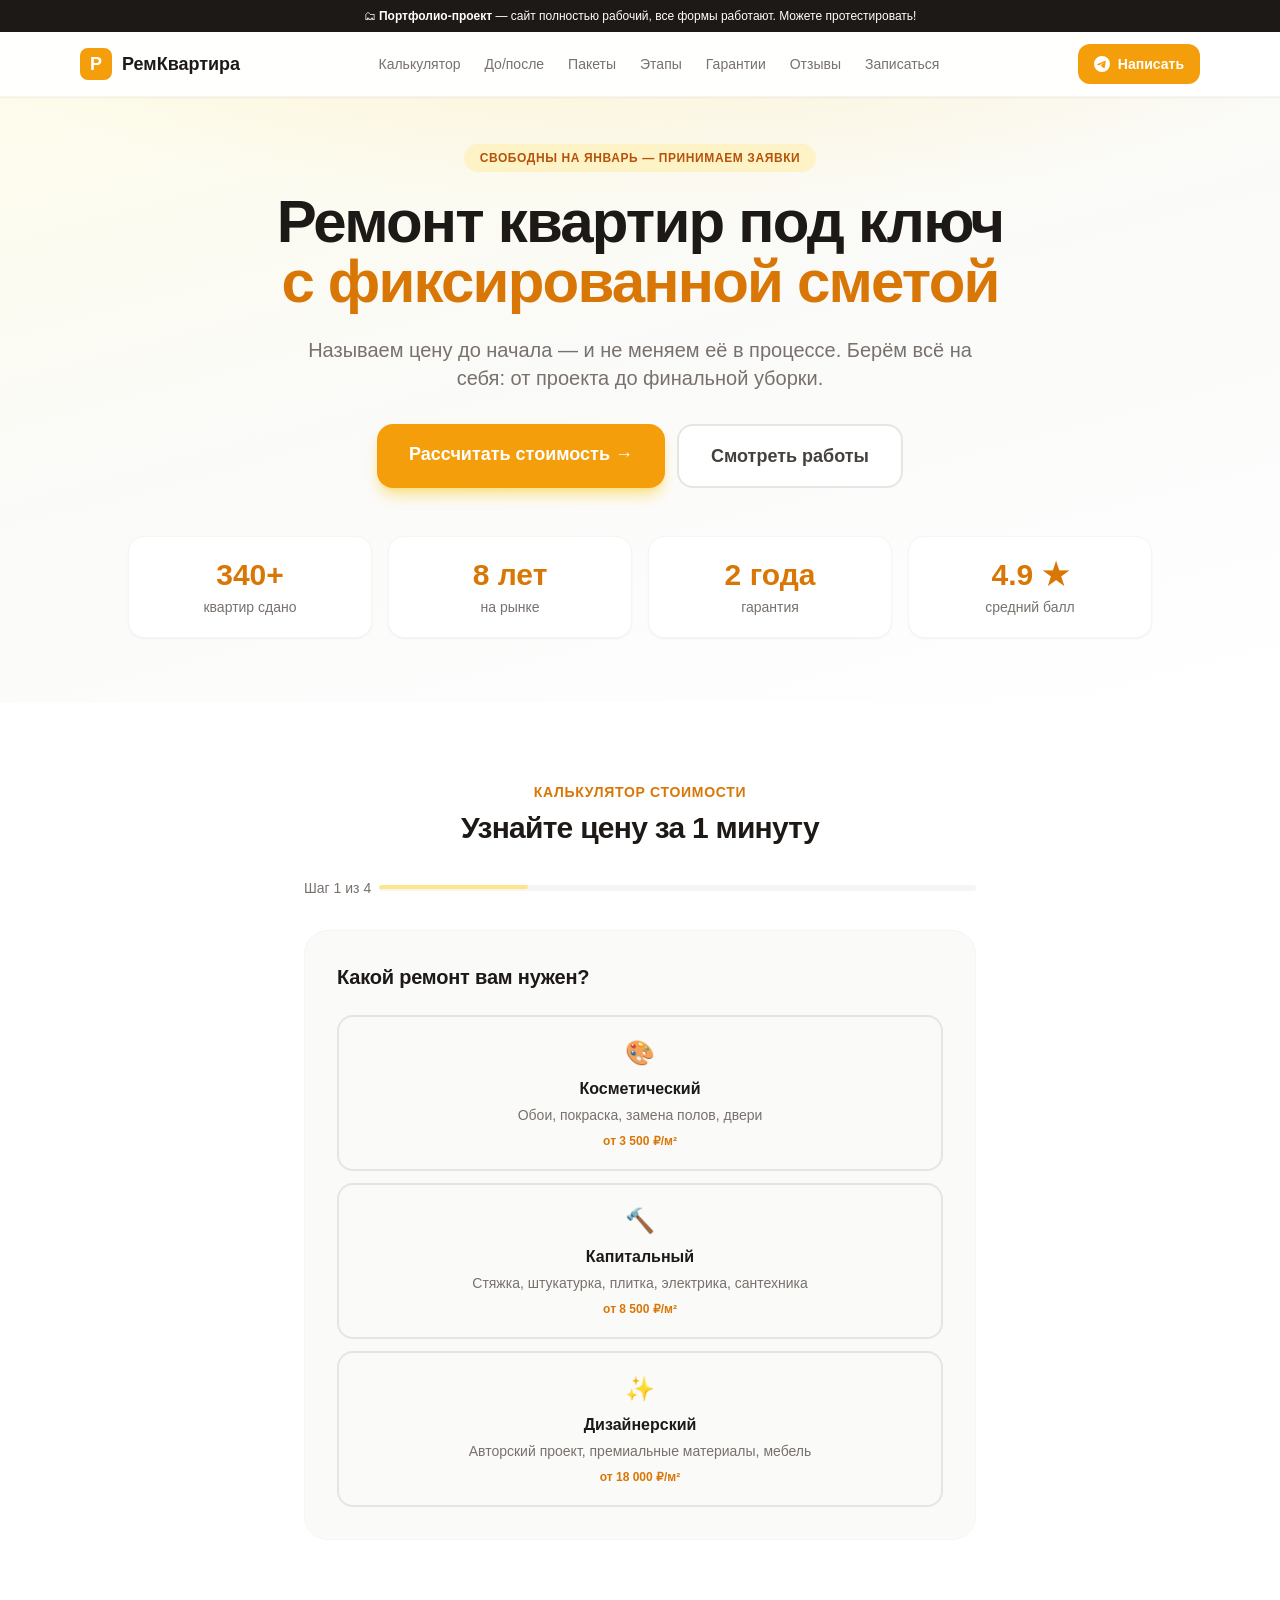
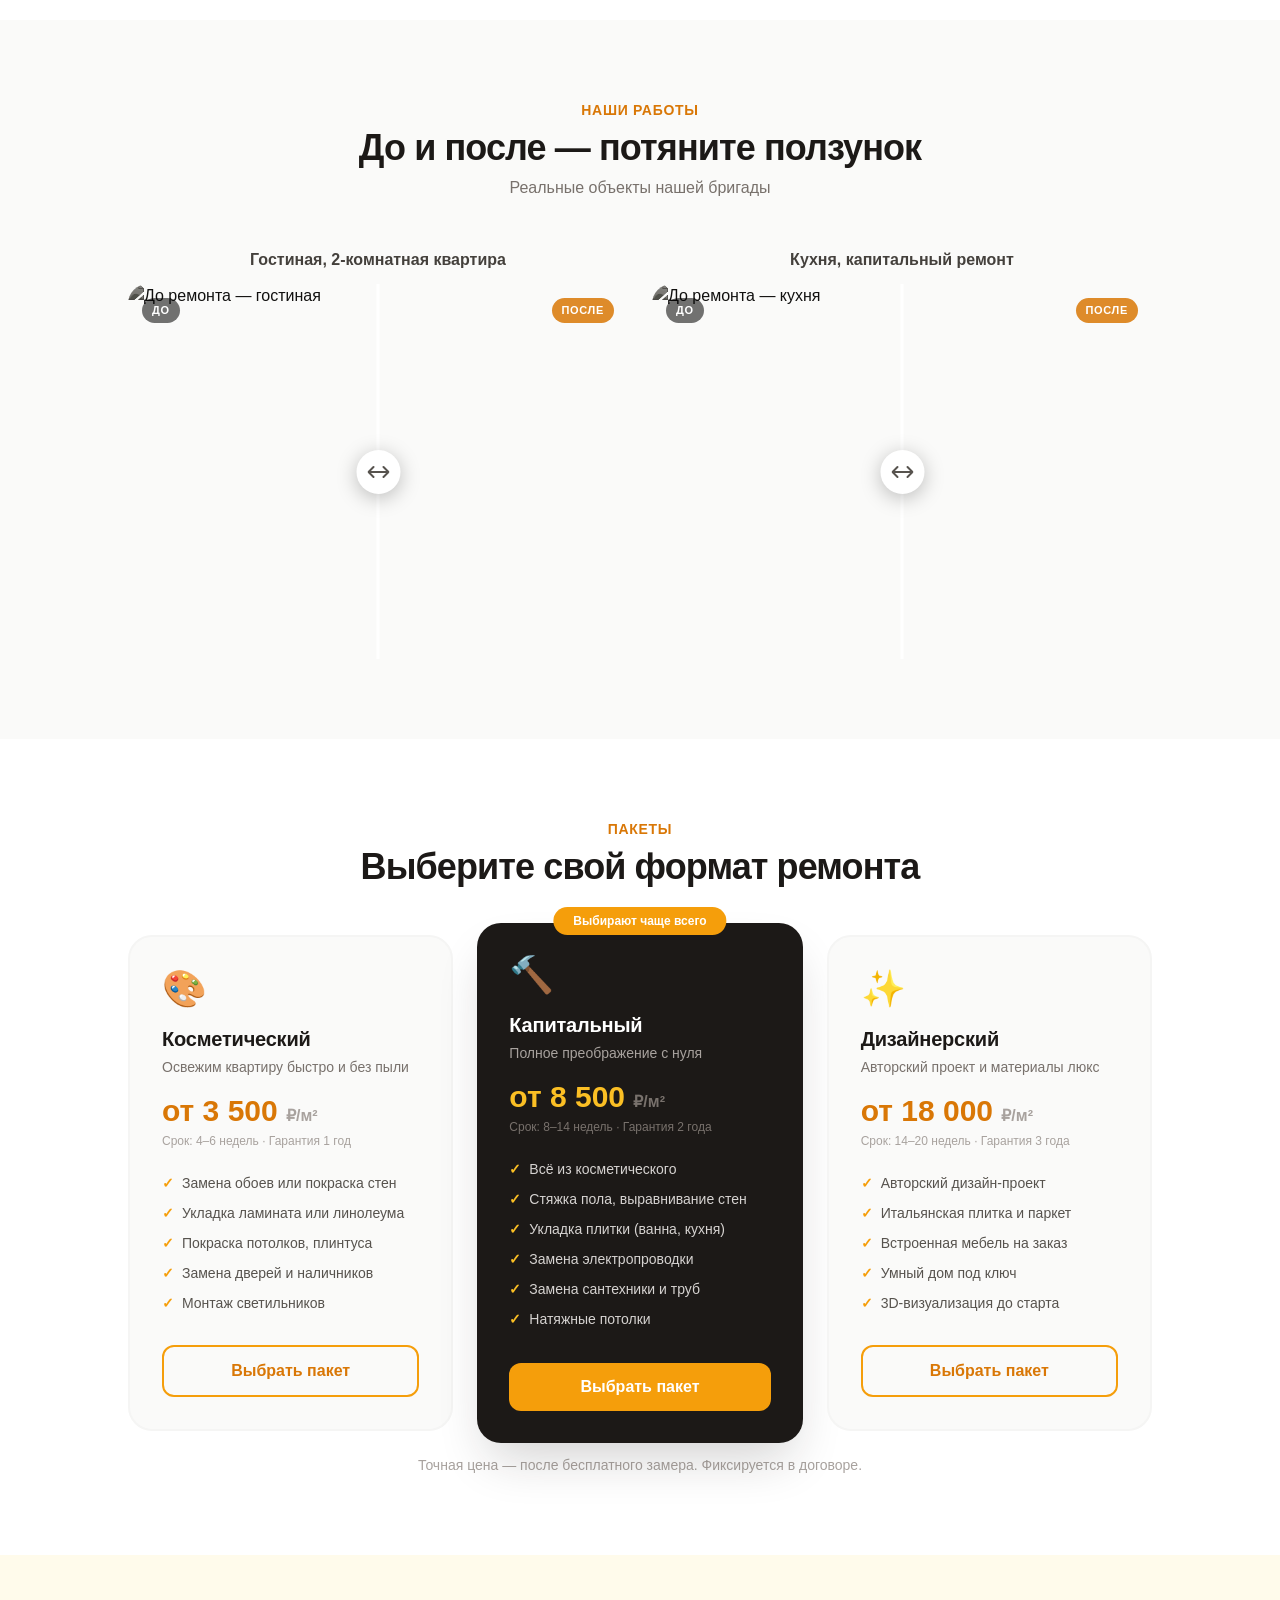
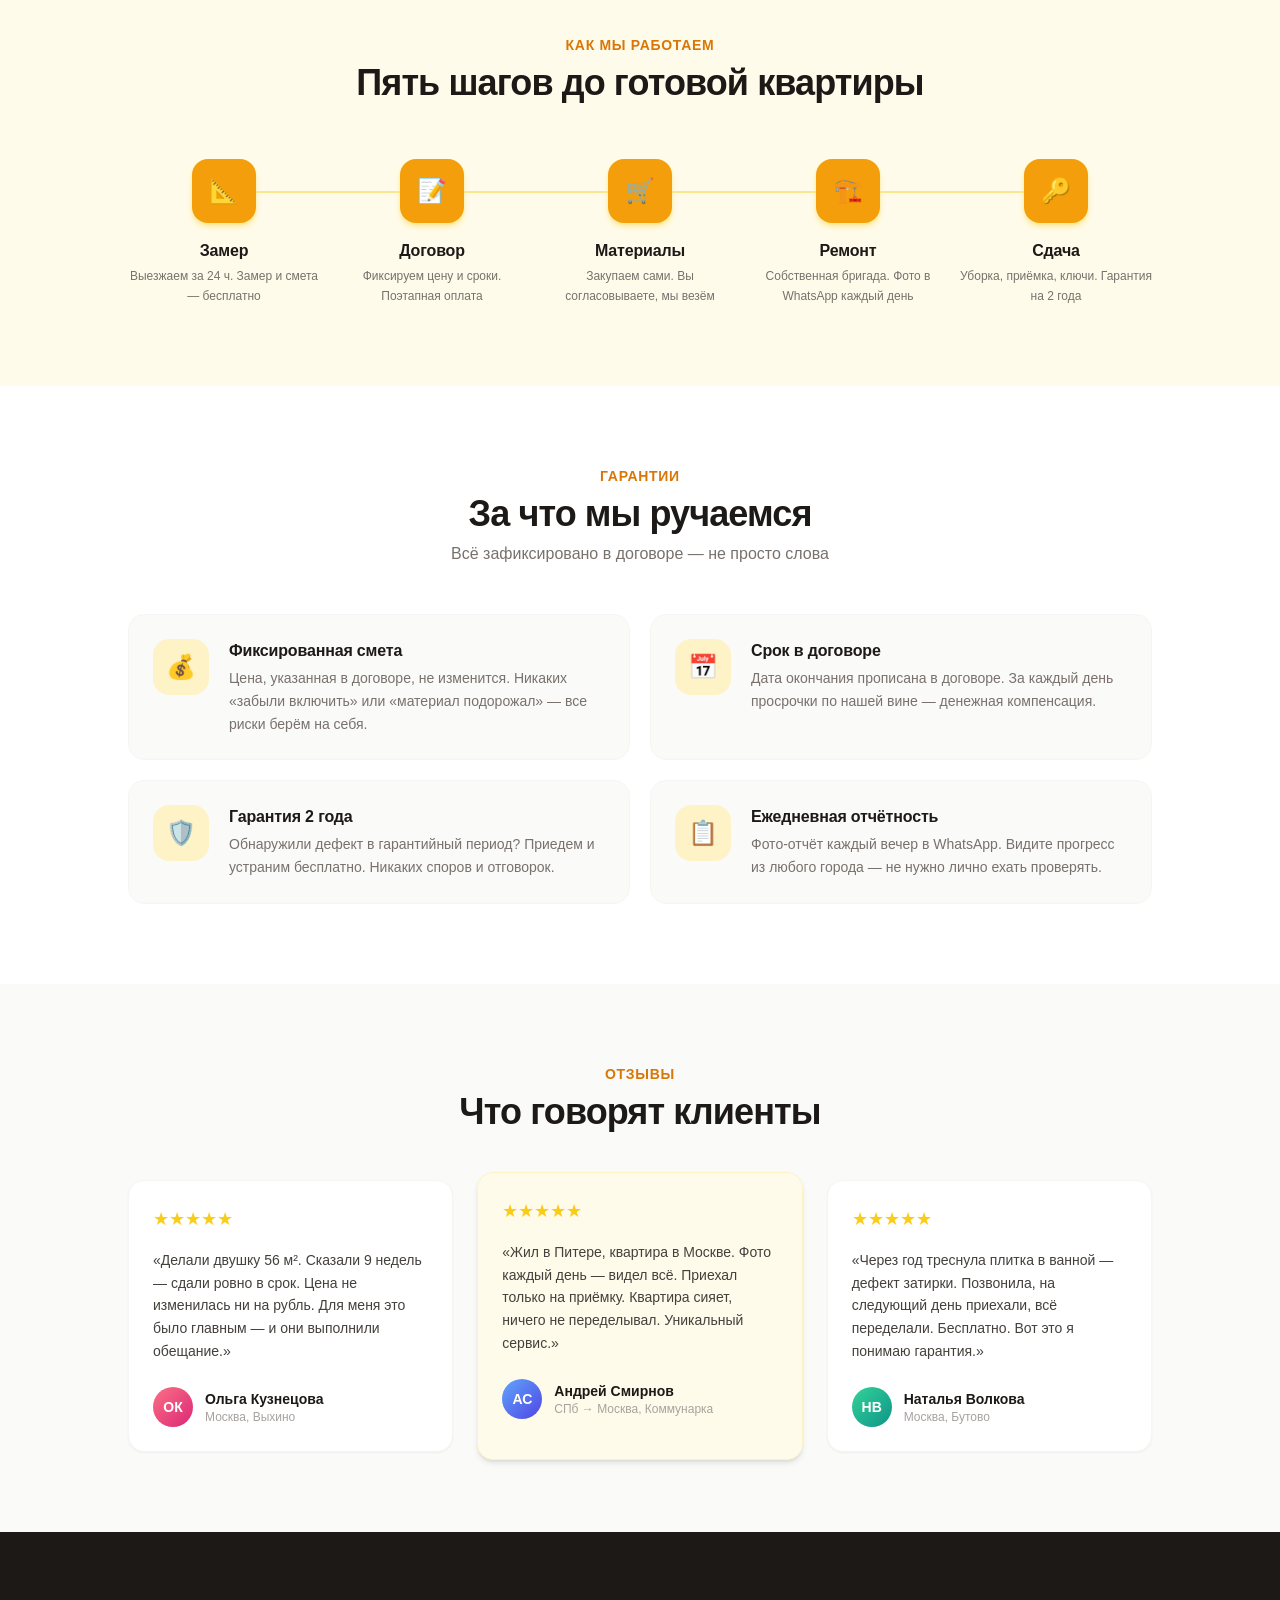
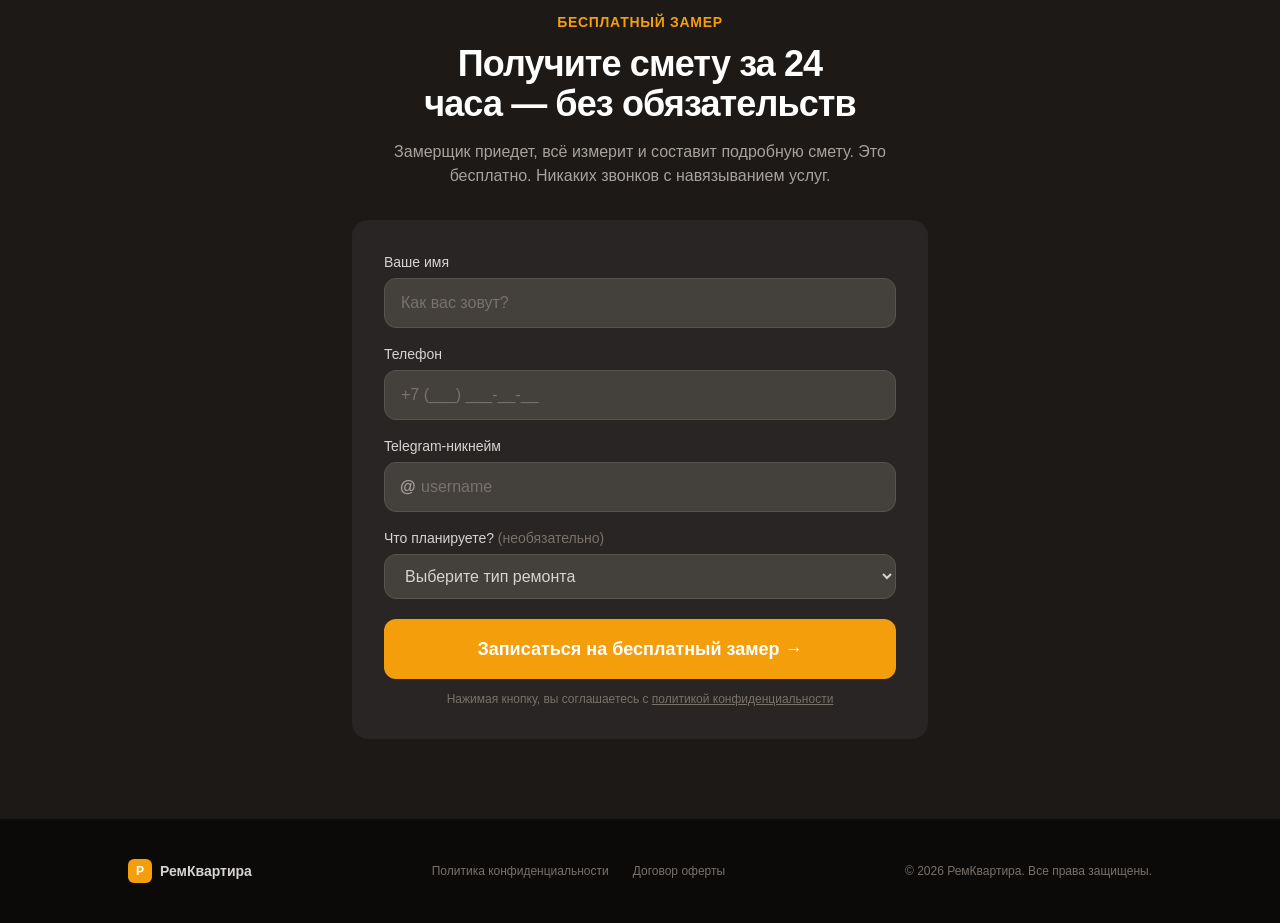
==== commit 3274dfa4: "Revert to state after CDN→static CSS switch (ca4e693) Reverts: Restore packages content, upgrade her" ====
--- a/index.html
+++ b/index.html
@@ -13,7 +13,7 @@
   <meta property="og:url"         content="https://remont-kvartir-pf.vercel.app/" />
   <meta property="og:title"       content="Ремонт квартир под ключ в Москве — фиксированная смета, гарантия 2 года" />
   <meta property="og:description" content="Ремонт квартир под ключ в Москве с фиксированной сметой. Цена не изменится. Гарантия 2 года. Бесплатный замер за 24 часа." />
-  <meta property="og:image"       content="https://images.unsplash.com/photo-1586023492125-27b2c045efd7Aauto=format&fit=crop&w=1200&h=630&q=80" />
+  <meta property="og:image"       content="https://images.unsplash.com/photo-1586023492125-27b2c045efd7?auto=format&fit=crop&w=1200&h=630&q=80" />
   <meta property="og:image:width"  content="1200" />
   <meta property="og:image:height" content="630" />
   <meta property="og:locale"      content="ru_RU" />
@@ -23,7 +23,7 @@
   <meta name="twitter:card"        content="summary_large_image" />
   <meta name="twitter:title"       content="Ремонт квартир под ключ в Москве — фиксированная смета" />
   <meta name="twitter:description" content="Ремонт квартир под ключ с фиксированной сметой. Гарантия 2 года. Бесплатный замер за 24 часа." />
-  <meta name="twitter:image"       content="https://images.unsplash.com/photo-1586023492125-27b2c045efd7Aauto=format&fit=crop&w=1200&h=630&q=80" />
+  <meta name="twitter:image"       content="https://images.unsplash.com/photo-1586023492125-27b2c045efd7?auto=format&fit=crop&w=1200&h=630&q=80" />
 
   <link rel="icon" type="image/svg+xml" href="/favicon.svg" />
   <link rel="stylesheet" href="/styles.css" />
@@ -101,7 +101,7 @@
 
   <link rel="preconnect" href="https://fonts.googleapis.com" />
   <link rel="preconnect" href="https://fonts.gstatic.com" crossorigin />
-  <link href="https://fonts.googleapis.com/css2Afamily=Cormorant+Garamond:wght@600;700&family=Manrope:wght@400;500;600;700;800&display=swap" rel="stylesheet" />
+  <link href="https://fonts.googleapis.com/css2?family=Outfit:wght@400;500;600;700;800;900&display=swap" rel="stylesheet" />
 
   <style>
     html { scroll-behavior: smooth; }
@@ -135,460 +135,23 @@
     .reveal { opacity:0; transform:translateY(24px); transition:opacity .6s ease, transform .6s ease; }
     .reveal.visible { opacity:1; transform:translateY(0); }
 
-    body.font-sans { font-family: 'Manrope', sans-serif; }
-    h1 { text-wrap: balance; letter-spacing: -0.05em; }
-    h2 { text-wrap: balance; letter-spacing: -0.035em; }
-    h3, h4 { letter-spacing: -0.02em; }
-
-    .serif-accent {
-      font-family: 'Cormorant Garamond', serif;
-      font-weight: 700;
-      letter-spacing: -0.045em;
+    /* ── Taste Skill upgrades ─────────────── */
+    h1 { text-wrap: balance; letter-spacing: -0.03em; }
+    h2 { text-wrap: balance; letter-spacing: -0.025em; }
+    h3, h4 { letter-spacing: -0.01em; }
+
+    /* Hero ambient glow */
+    .hero-section {
+      background:
+        radial-gradient(ellipse 90% 55% at 50% -5%, rgba(251,191,36,.16) 0%, transparent 65%),
+        linear-gradient(165deg, #fefce8 0%, #fafaf9 50%, #ffffff 100%);
     }
 
-    .nav-shell {
-      background: rgba(255, 252, 247, .82);
-      border: 1px solid rgba(217, 119, 6, .08);
-      box-shadow: 0 12px 34px rgba(28, 25, 23, .06);
-      backdrop-filter: blur(18px);
-    }
-
-    .top-banner {
-      z-index: 60;
-      background: rgba(255, 252, 247, .92);
-      color: #78716c;
-      border-bottom: 1px solid rgba(120, 53, 15, .08);
-      backdrop-filter: blur(12px);
-    }
-
-    .hero-section {
-      position: relative;
-      overflow: hidden;
-      background:
-        radial-gradient(circle at 14% 22%, rgba(251,191,36,.20), transparent 30%),
-        radial-gradient(circle at 86% 14%, rgba(245,158,11,.14), transparent 22%),
-        linear-gradient(180deg, #fffaf2 0%, #fffdf9 34%, #f7f2ea 100%);
-    }
-
-    .hero-section::before {
-      content: "";
-      position: absolute;
-      inset: 84px auto auto -120px;
-      width: 420px;
-      height: 420px;
-      border-radius: 999px;
-      background: radial-gradient(circle, rgba(217,119,6,.12), rgba(217,119,6,0));
-      pointer-events: none;
-      filter: blur(8px);
-    }
-
-    .hero-shell {
-      position: relative;
-      border-radius: 36px;
-      padding: 1.25rem;
-      border: 1px solid rgba(120, 53, 15, .08);
-      background: linear-gradient(180deg, rgba(255,255,255,.94), rgba(255,253,249,.98));
-      box-shadow: 0 24px 72px rgba(28, 25, 23, .06);
-    }
-
-    .hero-grid {
-      display: grid;
-      grid-template-columns: 1.05fr .95fr;
-      gap: 2rem;
-      align-items: center;
-    }
-
-    .hero-kicker {
-      display: inline-flex;
-      align-items: center;
-      gap: 10px;
-      border: 1px solid rgba(217, 119, 6, .18);
-      background: rgba(255, 251, 235, .88);
-      color: #b45309;
-      box-shadow: inset 0 1px 0 rgba(255,255,255,.6);
-    }
-
-    .hero-chip {
-      display: inline-flex;
-      align-items: center;
-      border-radius: 9999px;
-      background: rgba(254, 243, 199, .9);
-      color: #b45309;
-      font-size: .75rem;
-      font-weight: 800;
-      letter-spacing: .16em;
-      text-transform: uppercase;
-      padding: .375rem 1rem;
-      margin-bottom: 1.25rem;
-    }
-
-    .hero-title {
-      font-size: clamp(3rem, 5vw, 5.4rem);
-      line-height: .9;
-      color: #1c1917;
-      margin-bottom: 1.5rem;
-    }
-
-    .hero-title span { display: block; }
-
-    .hero-title-accent {
-      font-family: 'Cormorant Garamond', serif;
-      font-weight: 700;
-      color: #d97706;
-      line-height: .88;
-      letter-spacing: -0.04em;
-    }
-
-    .hero-lead {
-      font-size: 1.125rem;
-      line-height: 1.7;
-      color: #78716c;
-      max-width: 36rem;
-      margin-bottom: 2rem;
-    }
-
-    .hero-actions {
-      display: flex;
-      flex-direction: column;
-      gap: .75rem;
-      margin-bottom: 1.5rem;
-    }
-
-    .hero-btn,
-    .hero-btn-secondary {
-      display: inline-flex;
-      align-items: center;
-      justify-content: center;
-      gap: .5rem;
-      min-height: 56px;
-      border-radius: 22px;
-      font-size: 1.0625rem;
-      font-weight: 800;
-      transition: transform .2s ease, background-color .2s ease, border-color .2s ease, color .2s ease, box-shadow .2s ease;
-    }
-
-    .hero-btn {
-      background: #f59e0b;
-      color: #fff;
-      box-shadow: 0 18px 40px rgba(251,191,36,.35);
-    }
-
-    .hero-btn:hover { background: #d97706; }
-
-    .hero-btn-secondary {
-      background: rgba(255,255,255,.9);
-      color: #292524;
-      border: 1px solid #e7e5e4;
-    }
-
-    .hero-btn-secondary:hover {
-      border-color: #fbbf24;
-      color: #d97706;
-    }
-
-    .hero-btn:active,
-    .hero-btn-secondary:active,
-    .tg-btn:active {
-      transform: scale(.98);
-    }
-
-    .hero-visual {
-      position: relative;
-      min-height: 580px;
-      border-radius: 32px;
-      overflow: hidden;
-      background: #efe7db;
-      box-shadow: 0 22px 65px rgba(68, 64, 60, .14);
-    }
-
-    .hero-visual::after {
-      content: "";
-      position: absolute;
-      inset: 0;
-      background: linear-gradient(180deg, rgba(28,25,23,.04), rgba(28,25,23,.18));
-    }
-
-    .hero-visual img {
-      width: 100%;
-      height: 100%;
-      object-fit: cover;
-      transform: scale(1.02);
-    }
-
-    .hero-floating-card,
-    .hero-floating-note {
-      position: absolute;
-      z-index: 3;
-      border: 1px solid rgba(255,255,255,.6);
-      background: rgba(255,252,248,.92);
-      box-shadow: 0 14px 32px rgba(28,25,23,.12);
-      backdrop-filter: blur(14px);
-    }
-
-    .hero-floating-card {
-      top: 24px;
-      left: 24px;
-      border-radius: 24px;
-      padding: 1rem 1.25rem;
-      max-width: 220px;
-    }
-
-    .hero-floating-note {
-      right: 24px;
-      bottom: 24px;
-      max-width: 280px;
-      border-radius: 26px;
-      padding: 1.25rem;
-    }
-
-    .hero-floating-label {
-      font-size: 11px;
-      text-transform: uppercase;
-      letter-spacing: .22em;
-      color: #a8a29e;
-      font-weight: 800;
-      margin-bottom: .5rem;
-    }
-
-    .package-card {
-      display: flex;
-      flex-direction: column;
-      border-radius: 30px;
-      padding: 2rem;
-      border: 1px solid rgba(120, 53, 15, .10);
-      background: rgba(255,255,255,.88);
-      box-shadow: 0 20px 55px rgba(28,25,23,.06);
-      transition: transform .28s ease, box-shadow .28s ease, border-color .28s ease;
-    }
-
-    .package-card:hover {
-      transform: translateY(-6px);
-      box-shadow: 0 26px 60px rgba(28,25,23,.10);
-      border-color: rgba(217,119,6,.22);
-    }
-
-    .package-card-featured {
-      position: relative;
-      margin-top: -12px;
-      margin-bottom: -12px;
-      border-color: rgba(217,119,6,.24);
-      box-shadow: 0 26px 70px rgba(217,119,6,.12);
-    }
-
-    .package-badge {
-      position: absolute;
-      top: -14px;
-      left: 50%;
-      transform: translateX(-50%);
-      padding: .45rem 1rem;
-      border-radius: 9999px;
-      background: linear-gradient(135deg, #fbbf24, #d97706);
-      color: #fff;
-      font-size: .72rem;
-      font-weight: 800;
-      letter-spacing: .08em;
-      text-transform: uppercase;
-      white-space: nowrap;
-      box-shadow: 0 12px 30px rgba(217,119,6,.22);
-    }
-
-    .package-icon {
-      width: 4rem;
-      height: 4rem;
-      border-radius: 1.25rem;
-      display: flex;
-      align-items: center;
-      justify-content: center;
-      font-size: 2rem;
-      margin-bottom: 1rem;
-      background: linear-gradient(180deg, rgba(254,243,199,.95), rgba(255,251,235,.88));
-      border: 1px solid rgba(217,119,6,.12);
-    }
-
-    .package-title {
-      font-size: 1.25rem;
-      font-weight: 800;
-      color: #1c1917;
-      margin-bottom: .25rem;
-    }
-
-    .package-subtitle {
-      font-size: .9375rem;
-      color: #78716c;
-      margin-bottom: 1rem;
-    }
-
-    .package-price {
-      font-size: 2rem;
-      line-height: 1;
-      font-weight: 900;
-      color: #d97706;
-      margin-bottom: .4rem;
-    }
-
-    .package-price span {
-      font-size: .95rem;
-      font-weight: 700;
-      color: #78716c;
-    }
-
-    .package-meta {
-      font-size: .8rem;
-      color: #a8a29e;
-      margin-bottom: 1.25rem;
-    }
-
-    .package-list {
-      display: grid;
-      gap: .65rem;
-      margin-bottom: 1.5rem;
-      color: #44403c;
-      font-size: .94rem;
-      flex: 1;
-    }
-
-    .package-list li {
-      display: flex;
-      gap: .6rem;
-      align-items: flex-start;
-    }
-
-    .package-list span {
-      color: #d97706;
-      font-weight: 900;
-      line-height: 1.4;
-    }
-
-    .package-link {
-      display: inline-flex;
-      align-items: center;
-      justify-content: center;
-      min-height: 3.15rem;
-      border-radius: 1rem;
-      border: 1px solid rgba(217,119,6,.45);
-      color: #b45309;
-      font-weight: 800;
-      transition: transform .2s ease, background-color .2s ease, color .2s ease, border-color .2s ease;
-    }
-
-    .package-link:hover {
-      background: rgba(254,243,199,.9);
-      border-color: rgba(217,119,6,.65);
-      transform: translateY(-1px);
-    }
-
-    .package-link-filled {
-      background: linear-gradient(135deg, #f59e0b, #d97706);
-      color: #fff;
-      border-color: transparent;
-      box-shadow: 0 14px 32px rgba(217,119,6,.22);
-    }
-
-    .package-link-filled:hover {
-      background: linear-gradient(135deg, #fbbf24, #d97706);
-      color: #fff;
-    }
-
-    .hero-metric-bar {
-      border: 1px solid rgba(120, 53, 15, .08);
-      background: rgba(255,255,255,.84);
-      box-shadow: 0 14px 40px rgba(28,25,23,.05);
-      border-radius: 30px;
-      padding: 1rem;
-      margin-top: 1.5rem;
-    }
-    .hero-copy {
-      position: relative;
-      z-index: 2;
-      max-width: 42rem;
-    }
-
-    .tg-btn {
-      background: #229ED9;
-      color: #fff;
-      border-radius: 18px;
-    }
-
-    .tg-btn:hover { background: #1a8bbf; }
-
-    .final-section {
-      background:
-        radial-gradient(circle at 20% 0%, rgba(251,191,36,.15), transparent 30%),
-        linear-gradient(180deg, #fffdf9 0%, #f7f2ea 100%);
-    }
-
-    .final-shell {
-      max-width: 42rem;
-      margin: 0 auto;
-      text-align: center;
-    }
-
-    .final-form {
-      background: rgba(255,255,255,.86);
-      border: 1px solid rgba(120, 53, 15, .08);
-      border-radius: 32px;
-      padding: 2rem;
-      box-shadow: 0 24px 70px rgba(28,25,23,.08);
-      text-align: left;
-    }
-
-    .final-success {
-      background: rgba(255,255,255,.9);
-      border: 1px solid rgba(120, 53, 15, .08);
-      border-radius: 32px;
-      padding: 2.5rem;
-      text-align: center;
-      box-shadow: 0 24px 70px rgba(28,25,23,.08);
-    }
-
-    .footer-shell {
-      background: linear-gradient(180deg, #f7f2ea 0%, #efebe3 100%);
-      color: #78716c;
-      border-top: 1px solid rgba(120, 53, 15, .08);
-    }
-
-    #quiz .bg-stone-50 {
-      background: linear-gradient(180deg, rgba(255,252,247,.94), rgba(250,250,249,.98));
-      box-shadow: 0 24px 80px rgba(28,25,23,.06);
-    }
-
-    #before-after .ba-wrap {
-      border: 1px solid rgba(120, 53, 15, .08);
-      box-shadow: 0 24px 65px rgba(28,25,23,.10);
-    }
-    #reviews .rounded-2xl,
-    #guarantees .g-card {
-      transition: transform .28s ease, box-shadow .28s ease, border-color .28s ease;
-    }
-
-    #reviews .rounded-2xl:hover,
-    #guarantees .g-card:hover {
-      transform: translateY(-6px);
-      box-shadow: 0 22px 55px rgba(28,25,23,.10);
-    }
-
-    #stages .text-center.relative {
-      border: 1px solid rgba(217, 119, 6, .10);
-      background: rgba(255,255,255,.68);
-      border-radius: 28px;
-      padding: 24px 16px 18px;
-      box-shadow: 0 18px 45px rgba(217,119,6,.06);
-    }
-
-    #stages .text-center.relative .w-16 {
-      margin-top: -8px;
-    }
-
-    .stats-grid > div {
-      transition: transform .25s ease, box-shadow .25s ease, border-color .25s ease;
-    }
-
-    .stats-grid > div:hover {
-      transform: translateY(-4px);
-      box-shadow: 0 16px 38px rgba(217,119,6,.10);
-      border-color: rgba(217,119,6,.18);
-    }
-
+    /* Stat card hover */
+    .stats-grid > div { transition: transform .2s ease, box-shadow .2s ease; }
+    .stats-grid > div:hover { transform: translateY(-3px); box-shadow: 0 10px 28px rgba(217,119,6,.1); }
+
+    /* Staggered grid reveal */
     .stagger-reveal > * { opacity:0; transform:translateY(20px); transition:opacity .55s ease, transform .55s ease; }
     .stagger-reveal > *:nth-child(1) { transition-delay:.05s; }
     .stagger-reveal > *:nth-child(2) { transition-delay:.15s; }
@@ -596,58 +159,22 @@
     .stagger-reveal > *:nth-child(4) { transition-delay:.35s; }
     .stagger-reveal > *:nth-child(5) { transition-delay:.45s; }
     .stagger-reveal.visible > * { opacity:1; transform:translateY(0); }
-
-    @media (min-width: 640px) {
-      .hero-actions { flex-direction: row; }
-    }
-
-    @media (max-width: 1023px) {
-      .hero-visual { min-height: 420px; }
-      .hero-floating-card { top: 16px; left: 16px; }
-      .hero-floating-note { right: 16px; bottom: 16px; max-width: 240px; }
-    }
-
-    @media (max-width: 767px) {
-      .nav-shell {
-        border-left: 0;
-        border-right: 0;
-        border-radius: 0;
-      }
-
-      .hero-shell {
-        border-radius: 28px;
-      }
-
-      .hero-visual {
-        min-height: 320px;
-        border-radius: 26px;
-      }
-
-      .hero-floating-card,
-      .hero-floating-note {
-        position: static;
-        margin-top: 14px;
-      }
-    }
   </style>
 </head>
 
 <body class="font-sans bg-stone-50 text-stone-800 antialiased">
 
 <!-- ─── PORTFOLIO BANNER ─────────────────── -->
-<div class="fixed top-0 inset-x-0 top-banner bg-stone-900 text-white text-center text-xs font-medium py-2 px-4">
+<div class="fixed top-0 inset-x-0 z-[60] bg-stone-900 text-white text-center text-xs font-medium py-2 px-4">
   🗂 <strong>Портфолио-проект</strong> — сайт полностью рабочий, все формы работают. Можете протестировать!
 </div>
 
 <!-- ─── NAV ──────────────────────────────── -->
-<header class="fixed top-8 inset-x-0 z-50 px-3 md:px-4">
-  <div class="nav-shell max-w-6xl mx-auto px-4 md:px-6 flex items-center justify-between gap-4" style="min-height:72px;">
-    <a href="/" class="flex items-center gap-3 hover:opacity-80 transition-opacity shrink-0">
-      <div class="w-10 h-10 rounded-xl bg-gradient-to-br from-amber-400 to-amber-600 flex items-center justify-center text-white text-xl font-black leading-none shadow-lg shadow-amber-300/60">Р</div>
-      <div class="leading-tight">
-        <div class="font-extrabold text-stone-900 text-lg">РемКвартира</div>
-        <div class="hidden sm:block text-xs text-stone-500">Ремонт квартир под ключ в Москве</div>
-      </div>
+<header class="fixed top-8 inset-x-0 z-50 bg-white/95 backdrop-blur border-b border-stone-100 shadow-sm">
+  <div class="max-w-6xl mx-auto px-4 h-16 flex items-center justify-between gap-4">
+    <a href="/" class="flex items-center gap-2.5 hover:opacity-80 transition-opacity">
+      <div class="w-8 h-8 rounded-lg bg-amber-500 flex items-center justify-center text-white text-lg font-black leading-none">Р</div>
+      <span class="font-bold text-stone-900 text-lg">РемКвартира</span>
     </a>
     <nav class="hidden md:flex gap-6 text-sm font-medium text-stone-500">
       <a href="#quiz"         class="hover:text-amber-600 transition-colors">Калькулятор</a>
@@ -658,12 +185,8 @@
       <a href="#reviews"      class="hover:text-amber-600 transition-colors">Отзывы</a>
       <a href="#cta-form"     class="hover:text-amber-600 transition-colors">Записаться</a>
     </nav>
-    <div class="hidden xl:flex items-center gap-4 text-right mr-2">
-      <div class="text-sm font-extrabold text-stone-900">8 (800) 555-57-57</div>
-      <div class="text-xs text-stone-500">Ежедневно с 9:00 до 21:00</div>
-    </div>
     <a href="https://t.me/yasprosil_ii" target="_blank" rel="noopener"
-       class="flex items-center gap-2 bg-amber-500 hover:bg-amber-600 active:scale-95 text-white text-sm font-bold px-4 md:px-5 py-2.5 rounded-2xl transition-all shadow-lg shadow-amber-300/40 shrink-0">
+       class="flex items-center gap-2 bg-amber-500 hover:bg-amber-600 active:scale-95 text-white text-sm font-semibold px-4 py-2.5 rounded-xl transition-all shrink-0">
       <svg class="w-4 h-4" viewBox="0 0 24 24" fill="currentColor">
         <path d="M11.944 0A12 12 0 0 0 0 12a12 12 0 0 0 12 12 12 12 0 0 0 12-12A12 12 0 0 0 12 0a12 12 0 0 0-.056 0zm4.962 7.224c.1-.002.321.023.465.14a.506.506 0 0 1 .171.325c.016.093.036.306.02.472-.18 1.898-.962 6.502-1.36 8.627-.168.9-.499 1.201-.82 1.23-.696.065-1.225-.46-1.9-.902-1.056-.693-1.653-1.124-2.678-1.8-1.185-.78-.417-1.21.258-1.91.177-.184 3.247-2.977 3.307-3.23.007-.032.014-.15-.056-.212s-.174-.041-.249-.024c-.106.024-1.793 1.14-5.061 3.345-.48.33-.913.49-1.302.48-.428-.008-1.252-.241-1.865-.44-.752-.245-1.349-.374-1.297-.789.027-.216.325-.437.893-.663 3.498-1.524 5.83-2.529 6.998-3.014 3.332-1.386 4.025-1.627 4.476-1.635z"/>
       </svg>
@@ -674,135 +197,43 @@
 
 <!-- ─── HERO ─────────────────────────────── -->
 <section class="pt-36 pb-16 px-4 hero-section">
-  <div class="max-w-6xl mx-auto">
-    <div class="hero-shell">
-      <div class="hero-grid">
-        <div class="hero-copy reveal">
-          <div class="hero-kicker text-xs md:text-sm font-extrabold uppercase px-4 py-2 mb-6">
-            <span class="inline-flex w-7 h-7 rounded-full bg-white items-center justify-center text-amber-600 shadow-sm">
-              <svg class="w-4 h-4" viewBox="0 0 24 24" fill="none">
-                <path d="M12 3l7 3v5c0 5-3.5 8.5-7 10-3.5-1.5-7-5-7-10V6l7-3z" stroke="currentColor" stroke-width="1.8"/>
-                <path d="M9 12l2 2 4-4" stroke="currentColor" stroke-width="1.8" stroke-linecap="round" stroke-linejoin="round"/>
-              </svg>
-            </span>
-            <span>Фиксируем смету в договоре</span>
-          </div>
-
-          <p id="free-month-badge" class="hero-chip"></p>
-
-          <h1 class="hero-title">
-            Ремонт квартир
-            <span class="block">под ключ</span>
-            <span class="block hero-title-accent">с фиксированной сметой</span>
-          </h1>
-
-          <p class="hero-lead">
-            Называем цену до начала работ и не меняем её в процессе. Берём на себя всё: замер, материалы, контроль сроков и финальную сдачу квартиры.
-          </p>
-
-          <div class="hero-actions sm:flex-row">
-            <a href="#quiz" class="hero-btn px-6 py-4 gap-3">
-              <svg class="w-5 h-5 shrink-0" viewBox="0 0 24 24" fill="none">
-                <rect x="3" y="3" width="18" height="18" rx="3" stroke="currentColor" stroke-width="1.8"/>
-                <path d="M7 8h10M7 12h4M7 16h4M15 12h2M15 16h2" stroke="currentColor" stroke-width="1.8" stroke-linecap="round"/>
-              </svg>
-              <div class="text-left">
-                <div class="font-extrabold leading-tight">Рассчитать стоимость</div>
-                <div class="text-xs opacity-75 font-medium mt-0.5">Бесплатно за 1 минуту</div>
-              </div>
-            </a>
-            <a href="#before-after" class="hero-btn-secondary px-6 py-4 gap-3">
-              <svg class="w-5 h-5 shrink-0" viewBox="0 0 24 24" fill="none">
-                <rect x="3" y="5" width="18" height="14" rx="2" stroke="currentColor" stroke-width="1.8"/>
-                <circle cx="8.5" cy="10" r="1.5" fill="currentColor"/>
-                <path d="M3 17l4-4 3 3 3.5-4 5.5 5" stroke="currentColor" stroke-width="1.8" stroke-linecap="round" stroke-linejoin="round"/>
-              </svg>
-              <div class="text-left">
-                <div class="font-extrabold leading-tight">Посмотреть работы</div>
-                <div class="text-xs opacity-70 font-medium mt-0.5">Реальные фото и отзывы</div>
-              </div>
-            </a>
-          </div>
-
-          
-        
-        </div>
-
-        <div class="reveal">
-          <div class="hero-visual">
-            <img
-              src="https://images.unsplash.com/photo-1618221195710-dd6b41faaea6Aauto=format&fit=crop&w=1400&q=80"
-              alt="Современный интерьер после ремонта"
-            />
-
-            <div class="hero-floating-card">
-              <div class="hero-floating-label">Режим проекта</div>
-              <div class="text-2xl font-black text-stone-900">8–14 недель</div>
-              <div class="text-sm text-stone-500">капитальный ремонт под ключ</div>
-            </div>
-
-            <div class="hero-floating-note">
-              <div class="flex items-start gap-4">
-                <div class="w-12 h-12 rounded-2xl bg-amber-100 text-amber-600 flex items-center justify-center shrink-0">
-                  <svg class="w-6 h-6" viewBox="0 0 24 24" fill="none">
-                    <path d="M4 19h16M6 17V8l6-4 6 4v9M9 19v-5h6v5" stroke="currentColor" stroke-width="1.8" stroke-linecap="round" stroke-linejoin="round"/>
-                  </svg>
-                </div>
-                <div>
-                  <div class="font-extrabold text-stone-900 mb-1">Бесплатный выезд инженера</div>
-                  <div class="text-sm text-stone-500 leading-relaxed">Приезжаем, делаем замер, фиксируем задачи и называем реальный бюджет без сюрпризов.</div>
-                </div>
-              </div>
-            </div>
-          </div>
-        </div>
-      </div>
-
-      <div class="hero-metric-bar reveal">
-        <div class="grid grid-cols-2 lg:grid-cols-4 gap-4 stats-grid">
-          <div class="bg-white rounded-2xl p-5 text-center border border-stone-100">
-            <div class="text-3xl md:text-4xl font-black text-stone-900">340+</div>
-            <div class="text-sm text-stone-500 mt-1">квартир сдано</div>
-            <div class="text-xs text-stone-400 mt-2">с 2016 года</div>
-          </div>
-          <div class="bg-white rounded-2xl p-5 text-center border border-stone-100">
-            <div class="text-3xl md:text-4xl font-black text-stone-900">8 лет</div>
-            <div class="text-sm text-stone-500 mt-1">на рынке</div>
-            <div class="text-xs text-stone-400 mt-2">проверены временем</div>
-          </div>
-          <div class="bg-white rounded-2xl p-5 text-center border border-stone-100">
-            <div class="text-3xl md:text-4xl font-black text-stone-900">2 года</div>
-            <div class="text-sm text-stone-500 mt-1">гарантия</div>
-            <div class="text-xs text-stone-400 mt-2">по договору</div>
-          </div>
-          <div class="bg-white rounded-2xl p-5 text-center border border-stone-100">
-            <div class="text-3xl md:text-4xl font-black text-stone-900">4.9 ★</div>
-            <div class="text-sm text-stone-500 mt-1">средний балл</div>
-            <div class="text-xs text-stone-400 mt-2">по отзывам клиентов</div>
-          </div>
-        </div>
-        <div class="mt-4 pt-4 border-t border-stone-100 grid grid-cols-1 sm:grid-cols-3 gap-3 text-sm text-stone-500">
-          <div class="flex items-center justify-center gap-2">
-            <svg class="w-4 h-4 text-amber-500 shrink-0" viewBox="0 0 24 24" fill="none">
-              <path d="M22 11.08V12a10 10 0 1 1-5.93-9.14" stroke="currentColor" stroke-width="1.8" stroke-linecap="round"/>
-              <path d="M22 4L12 14.01l-3-3" stroke="currentColor" stroke-width="1.8" stroke-linecap="round" stroke-linejoin="round"/>
-            </svg>
-            <span>Работаем по договору</span>
-          </div>
-          <div class="flex items-center justify-center gap-2">
-            <svg class="w-4 h-4 text-amber-500 shrink-0" viewBox="0 0 24 24" fill="none">
-              <path d="M12 3l7 3v5c0 5-3.5 8.5-7 10-3.5-1.5-7-5-7-10V6l7-3z" stroke="currentColor" stroke-width="1.8"/>
-            </svg>
-            <span>Фиксируем сроки и стоимость</span>
-          </div>
-          <div class="flex items-center justify-center gap-2">
-            <svg class="w-4 h-4 text-amber-500 shrink-0" viewBox="0 0 24 24" fill="none">
-              <rect x="2" y="5" width="20" height="14" rx="3" stroke="currentColor" stroke-width="1.8"/>
-              <path d="M2 10h20" stroke="currentColor" stroke-width="1.8"/>
-            </svg>
-            <span>Оплата по этапам, без переплат</span>
-          </div>
-        </div>
+  <div class="max-w-5xl mx-auto">
+    <div class="text-center mb-12 reveal">
+      <span id="free-month-badge" class="inline-block bg-amber-100 text-amber-700 text-xs font-bold px-4 py-1.5 rounded-full mb-5 tracking-wider uppercase"></span>
+      <h1 class="text-4xl md:text-6xl font-black text-stone-900 leading-tight mb-6">
+        Ремонт квартир под ключ<br/>
+        <span class="text-amber-600">с фиксированной сметой</span>
+      </h1>
+      <p class="text-lg md:text-xl text-stone-500 max-w-2xl mx-auto mb-8">
+        Называем цену до начала — и не меняем её в процессе. Берём всё на себя: от проекта до финальной уборки.
+      </p>
+      <div class="flex flex-col sm:flex-row gap-3 justify-center">
+        <a href="#quiz" class="bg-amber-500 hover:bg-amber-600 active:scale-95 text-white font-bold px-8 py-4 rounded-2xl text-lg transition-all shadow-lg shadow-amber-300/60">
+          Рассчитать стоимость →
+        </a>
+        <a href="#before-after" class="bg-white border-2 border-stone-200 hover:border-amber-400 active:scale-95 text-stone-700 font-semibold px-8 py-4 rounded-2xl text-lg transition-all">
+          Смотреть работы
+        </a>
+      </div>
+    </div>
+
+    <!-- Stats -->
+    <div class="grid grid-cols-2 md:grid-cols-4 gap-4 stats-grid stagger-reveal">
+      <div class="bg-white rounded-2xl p-5 text-center shadow-sm border border-stone-100">
+        <div class="text-3xl font-black text-amber-600">340+</div>
+        <div class="text-sm text-stone-500 mt-1">квартир сдано</div>
+      </div>
+      <div class="bg-white rounded-2xl p-5 text-center shadow-sm border border-stone-100">
+        <div class="text-3xl font-black text-amber-600">8 лет</div>
+        <div class="text-sm text-stone-500 mt-1">на рынке</div>
+      </div>
+      <div class="bg-white rounded-2xl p-5 text-center shadow-sm border border-stone-100">
+        <div class="text-3xl font-black text-amber-600">2 года</div>
+        <div class="text-sm text-stone-500 mt-1">гарантия</div>
+      </div>
+      <div class="bg-white rounded-2xl p-5 text-center shadow-sm border border-stone-100">
+        <div class="text-3xl font-black text-amber-600">4.9 ★</div>
+        <div class="text-sm text-stone-500 mt-1">средний балл</div>
       </div>
     </div>
   </div>
@@ -828,22 +259,22 @@
 
       <!-- STEP 1: Тип ремонта -->
       <div class="quiz-step active" data-step="1">
-        <h3 class="text-xl font-bold text-stone-900 mb-6">Какой ремонт вам нуженA</h3>
+        <h3 class="text-xl font-bold text-stone-900 mb-6">Какой ремонт вам нужен?</h3>
         <div class="grid gap-3">
           <div class="opt-card" data-q="type" data-v="cosmetic">
-            <div class="text-2xl mb-2 font-black tracking-tight text-amber-600">01</div>
+            <div class="text-2xl mb-2">🎨</div>
             <div class="font-bold text-stone-900">Косметический</div>
             <div class="text-sm text-stone-500 mt-1">Обои, покраска, замена полов, двери</div>
             <div class="text-xs font-semibold text-amber-600 mt-2">от 3 500 ₽/м²</div>
           </div>
           <div class="opt-card" data-q="type" data-v="capital">
-            <div class="text-2xl mb-2 font-black tracking-tight text-amber-600">02</div>
+            <div class="text-2xl mb-2">🔨</div>
             <div class="font-bold text-stone-900">Капитальный</div>
             <div class="text-sm text-stone-500 mt-1">Стяжка, штукатурка, плитка, электрика, сантехника</div>
             <div class="text-xs font-semibold text-amber-600 mt-2">от 8 500 ₽/м²</div>
           </div>
           <div class="opt-card" data-q="type" data-v="designer">
-            <div class="text-2xl mb-2 font-black tracking-tight text-amber-600">03</div>
+            <div class="text-2xl mb-2">✨</div>
             <div class="font-bold text-stone-900">Дизайнерский</div>
             <div class="text-sm text-stone-500 mt-1">Авторский проект, премиальные материалы, мебель</div>
             <div class="text-xs font-semibold text-amber-600 mt-2">от 18 000 ₽/м²</div>
@@ -853,25 +284,25 @@
 
       <!-- STEP 2: Комнаты -->
       <div class="quiz-step" data-step="2">
-        <h3 class="text-xl font-bold text-stone-900 mb-6">Сколько комнат в квартиреA</h3>
+        <h3 class="text-xl font-bold text-stone-900 mb-6">Сколько комнат в квартире?</h3>
         <div class="grid grid-cols-2 gap-3">
           <div class="opt-card" data-q="rooms" data-v="38" data-label="Студия / 1 комн.">
-            <div class="text-2xl mb-2 font-black tracking-tight text-amber-600">01</div>
+            <div class="text-2xl mb-2">🏠</div>
             <div class="font-bold text-stone-900">Студия / 1 комн.</div>
             <div class="text-sm text-stone-500 mt-1">~38 м²</div>
           </div>
           <div class="opt-card" data-q="rooms" data-v="55" data-label="2 комнаты">
-            <div class="text-2xl mb-2 font-black tracking-tight text-amber-600">02</div>
+            <div class="text-2xl mb-2">🏠🏠</div>
             <div class="font-bold text-stone-900">2 комнаты</div>
             <div class="text-sm text-stone-500 mt-1">~55 м²</div>
           </div>
           <div class="opt-card" data-q="rooms" data-v="72" data-label="3 комнаты">
-            <div class="text-2xl mb-2 font-black tracking-tight text-amber-600">03</div>
+            <div class="text-2xl mb-2">🏠🏠🏠</div>
             <div class="font-bold text-stone-900">3 комнаты</div>
             <div class="text-sm text-stone-500 mt-1">~72 м²</div>
           </div>
           <div class="opt-card" data-q="rooms" data-v="95" data-label="4+ комнаты">
-            <div class="text-2xl mb-2 font-black tracking-tight text-amber-600">04</div>
+            <div class="text-2xl mb-2">🏡</div>
             <div class="font-bold text-stone-900">4+ комнаты</div>
             <div class="text-sm text-stone-500 mt-1">~95 м²</div>
           </div>
@@ -880,20 +311,20 @@
 
       <!-- STEP 3: Когда -->
       <div class="quiz-step" data-step="3">
-        <h3 class="text-xl font-bold text-stone-900 mb-6">Когда хотите начатьA</h3>
+        <h3 class="text-xl font-bold text-stone-900 mb-6">Когда хотите начать?</h3>
         <div class="grid gap-3">
           <div class="opt-card" data-q="when" data-v="asap" data-label="Как можно скорее">
-            <div class="text-2xl mb-2 font-black tracking-tight text-amber-600">01</div>
+            <div class="text-2xl mb-2">⚡</div>
             <div class="font-bold text-stone-900">Как можно скорее</div>
             <div class="text-sm text-stone-500 mt-1">Готовы начать в ближайшие 2–4 недели</div>
           </div>
           <div class="opt-card" data-q="when" data-v="1-3m" data-label="Через 1–3 месяца">
-            <div class="text-2xl mb-2 font-black tracking-tight text-amber-600">02</div>
+            <div class="text-2xl mb-2">📅</div>
             <div class="font-bold text-stone-900">Через 1–3 месяца</div>
             <div class="text-sm text-stone-500 mt-1">Ещё планируем, подбираем варианты</div>
           </div>
           <div class="opt-card" data-q="when" data-v="later" data-label="Через полгода и позже">
-            <div class="text-2xl mb-2 font-black tracking-tight text-amber-600">03</div>
+            <div class="text-2xl mb-2">🗓</div>
             <div class="font-bold text-stone-900">Через полгода и позже</div>
             <div class="text-sm text-stone-500 mt-1">Просто хочу понять стоимость заранее</div>
           </div>
@@ -933,7 +364,7 @@
 
       <!-- STEP 5: Result -->
       <div class="quiz-step text-center" data-step="5">
-        <div class="text-5xl mb-4 font-black text-amber-500">?</div>
+        <div class="text-5xl mb-4">🎉</div>
         <h3 class="text-2xl font-black text-stone-900 mb-3">Заявка принята!</h3>
         <p class="text-stone-500 mb-6">Перезвоним в течение 30 минут и назовём точную стоимость.</p>
 
@@ -952,7 +383,7 @@
         <p id="q-dm-sent" class="hidden text-sm font-semibold text-green-600 bg-green-50 border border-green-200 rounded-2xl py-3 px-4">
           Копия заявки отправлена вам в Telegram
         </p>
-        <a id="q-tg-link" href="#" target="_blank" rel="noopener" class="hidden w-full flex items-center justify-center gap-2 tg-btn text-white font-bold py-3.5 transition-colors">
+        <a id="q-tg-link" href="#" target="_blank" rel="noopener" class="hidden w-full flex items-center justify-center gap-2 bg-[#229ED9] hover:bg-[#1a8bbf] text-white font-bold py-3.5 rounded-2xl transition-colors">
           <svg class="w-5 h-5" viewBox="0 0 24 24" fill="currentColor"><path d="M11.944 0A12 12 0 0 0 0 12a12 12 0 0 0 12 12 12 12 0 0 0 12-12A12 12 0 0 0 12 0a12 12 0 0 0-.056 0zm4.962 7.224c.1-.002.321.023.465.14a.506.506 0 0 1 .171.325c.016.093.036.306.02.472-.18 1.898-.962 6.502-1.36 8.627-.168.9-.499 1.201-.82 1.23-.696.065-1.225-.46-1.9-.902-1.056-.693-1.653-1.124-2.678-1.8-1.185-.78-.417-1.21.258-1.91.177-.184 3.247-2.977 3.307-3.23.007-.032.014-.15-.056-.212s-.174-.041-.249-.024c-.106.024-1.793 1.14-5.061 3.345-.48.33-.913.49-1.302.48-.428-.008-1.252-.241-1.865-.44-.752-.245-1.349-.374-1.297-.789.027-.216.325-.437.893-.663 3.498-1.524 5.83-2.529 6.998-3.014 3.332-1.386 4.025-1.627 4.476-1.635z"/></svg>
           Получить копию заявки в Telegram
         </a>
@@ -976,11 +407,11 @@
         <p class="font-semibold text-stone-700 mb-3 text-center">Гостиная, 2-комнатная квартира</p>
         <div class="ba-wrap" style="aspect-ratio:4/3">
           <img class="ba-before w-full h-full object-cover" loading="lazy"
-            src="https://images.unsplash.com/photo-1600210492493-0946911123eaAauto=format&fit=crop&w=900&q=80"
+            src="https://images.unsplash.com/photo-1600210492493-0946911123ea?auto=format&fit=crop&w=900&q=80"
             style="filter:grayscale(.5) sepia(.65) brightness(.5) saturate(.25) contrast(1.05)"
             alt="До ремонта — гостиная" />
           <img class="ba-after-img" loading="lazy"
-            src="https://images.unsplash.com/photo-1586023492125-27b2c045efd7Aauto=format&fit=crop&w=900&q=80"
+            src="https://images.unsplash.com/photo-1586023492125-27b2c045efd7?auto=format&fit=crop&w=900&q=80"
             alt="После ремонта — гостиная" />
           <span class="ba-badge" style="left:14px">ДО</span>
           <span class="ba-badge" style="right:14px; background:rgba(217,119,6,.85)">ПОСЛЕ</span>
@@ -1000,11 +431,11 @@
         <p class="font-semibold text-stone-700 mb-3 text-center">Кухня, капитальный ремонт</p>
         <div class="ba-wrap" style="aspect-ratio:4/3">
           <img class="ba-before w-full h-full object-cover" loading="lazy"
-            src="https://images.unsplash.com/photo-1556909172-54557c7e4fb7Aauto=format&fit=crop&w=900&q=80"
+            src="https://images.unsplash.com/photo-1556909172-54557c7e4fb7?auto=format&fit=crop&w=900&q=80"
             style="filter:grayscale(.5) sepia(.65) brightness(.5) saturate(.25) contrast(1.05)"
             alt="До ремонта — кухня" />
           <img class="ba-after-img" loading="lazy"
-            src="https://images.unsplash.com/photo-1556909114-f6e7ad7d3136Aauto=format&fit=crop&w=900&q=80"
+            src="https://images.unsplash.com/photo-1556909114-f6e7ad7d3136?auto=format&fit=crop&w=900&q=80"
             alt="После ремонта — кухня" />
           <span class="ba-badge" style="left:14px">ДО</span>
           <span class="ba-badge" style="right:14px; background:rgba(217,119,6,.85)">ПОСЛЕ</span>
@@ -1023,70 +454,81 @@
 </section>
 
 <!-- ─── PACKAGES ──────────────────────────── -->
-<section id="packages" class="py-20 px-4 bg-stone-50">
+<section id="packages" class="py-20 px-4 bg-white">
   <div class="max-w-5xl mx-auto reveal">
     <div class="text-center mb-12">
-      <p class="text-amber-600 font-semibold text-sm uppercase tracking-wider mb-2">Стоимость работ</p>
-      <h2 class="text-3xl md:text-4xl font-black text-stone-900">Три пакета под любой бюджет</h2>
+      <p class="text-amber-600 font-semibold text-sm uppercase tracking-wider mb-2">Пакеты</p>
+      <h2 class="text-3xl md:text-4xl font-black text-stone-900">Выберите свой формат ремонта</h2>
     </div>
 
     <div class="grid md:grid-cols-3 gap-6 stagger-reveal">
-      <div class="package-card">
-        <div class="package-icon">🎨</div>
-        <h3 class="package-title">Косметический</h3>
-        <p class="package-subtitle">Освежим интерьер быстро и в бюджет</p>
-        <div class="package-price">от 3 500 <span>₽/м²</span></div>
-        <p class="package-meta">Срок: 4–6 нед. за 1-комн.</p>
-        <ul class="package-list">
-          <li><span>✓</span> Демонтаж и вывоз строительного мусора</li>
-          <li><span>✓</span> Замена обоев или покраска стен</li>
-          <li><span>✓</span> Укладка ламината или плитки</li>
-          <li><span>✓</span> Установка межкомнатных дверей</li>
-          <li><span>✓</span> Монтаж светильников</li>
+      <!-- Косметический -->
+      <div class="rounded-3xl border-2 border-stone-100 bg-stone-50 p-8 flex flex-col">
+        <div class="text-4xl mb-4">🎨</div>
+        <h3 class="text-xl font-bold text-stone-900 mb-1">Косметический</h3>
+        <p class="text-sm text-stone-500 mb-4">Освежим квартиру быстро и без пыли</p>
+        <div class="text-3xl font-black text-amber-600 mb-1">от 3 500 <span class="text-base font-semibold text-stone-400">₽/м²</span></div>
+        <p class="text-xs text-stone-400 mb-6">Срок: 4–6 недель · Гарантия 1 год</p>
+        <ul class="space-y-2.5 text-sm text-stone-600 flex-1 mb-8">
+          <li class="flex gap-2"><span class="text-amber-500 font-bold">✓</span> Замена обоев или покраска стен</li>
+          <li class="flex gap-2"><span class="text-amber-500 font-bold">✓</span> Укладка ламината или линолеума</li>
+          <li class="flex gap-2"><span class="text-amber-500 font-bold">✓</span> Покраска потолков, плинтуса</li>
+          <li class="flex gap-2"><span class="text-amber-500 font-bold">✓</span> Замена дверей и наличников</li>
+          <li class="flex gap-2"><span class="text-amber-500 font-bold">✓</span> Монтаж светильников</li>
         </ul>
-        <a href="#cta-form" class="package-link">Получить расчёт</a>
-      </div>
-
-      <div class="package-card package-card-featured">
-        <div class="package-badge">Чаще всего выбирают</div>
-        <div class="package-icon">🔨</div>
-        <h3 class="package-title">Капитальный</h3>
-        <p class="package-subtitle">Полная трансформация квартиры</p>
-        <div class="package-price">от 8 500 <span>₽/м²</span></div>
-        <p class="package-meta">Срок: 8–14 нед. за 2-комн.</p>
-        <ul class="package-list">
-          <li><span>✓</span> Стяжка пола, штукатурка стен</li>
-          <li><span>✓</span> Укладка плитки (кухня, санузел)</li>
-          <li><span>✓</span> Замена электропроводки</li>
-          <li><span>✓</span> Замена труб и сантехники</li>
-          <li><span>✓</span> Установка встроенной техники</li>
-          <li><span>✓</span> Чистовая отделка под ключ</li>
+        <a href="#cta-form" class="mt-auto border-2 border-amber-500 text-amber-600 hover:bg-amber-500 hover:text-white active:scale-95 font-semibold py-3 rounded-xl text-center transition-all">
+          Выбрать пакет
+        </a>
+      </div>
+
+      <!-- Капитальный (highlighted) -->
+      <div class="rounded-3xl bg-stone-900 text-white p-8 flex flex-col relative shadow-2xl shadow-stone-900/20 md:-mt-3 md:-mb-3">
+        <div class="absolute -top-4 left-1/2 -translate-x-1/2 bg-amber-500 text-white text-xs font-bold px-5 py-1.5 rounded-full whitespace-nowrap">
+          Выбирают чаще всего
+        </div>
+        <div class="text-4xl mb-4">🔨</div>
+        <h3 class="text-xl font-bold mb-1">Капитальный</h3>
+        <p class="text-sm text-stone-400 mb-4">Полное преображение с нуля</p>
+        <div class="text-3xl font-black text-amber-400 mb-1">от 8 500 <span class="text-base font-semibold text-stone-500">₽/м²</span></div>
+        <p class="text-xs text-stone-500 mb-6">Срок: 8–14 недель · Гарантия 2 года</p>
+        <ul class="space-y-2.5 text-sm text-stone-300 flex-1 mb-8">
+          <li class="flex gap-2"><span class="text-amber-400 font-bold">✓</span> Всё из косметического</li>
+          <li class="flex gap-2"><span class="text-amber-400 font-bold">✓</span> Стяжка пола, выравнивание стен</li>
+          <li class="flex gap-2"><span class="text-amber-400 font-bold">✓</span> Укладка плитки (ванна, кухня)</li>
+          <li class="flex gap-2"><span class="text-amber-400 font-bold">✓</span> Замена электропроводки</li>
+          <li class="flex gap-2"><span class="text-amber-400 font-bold">✓</span> Замена сантехники и труб</li>
+          <li class="flex gap-2"><span class="text-amber-400 font-bold">✓</span> Натяжные потолки</li>
         </ul>
-        <a href="#cta-form" class="package-link package-link-filled">Получить расчёт</a>
-      </div>
-
-      <div class="package-card">
-        <div class="package-icon">✨</div>
-        <h3 class="package-title">Дизайнерский</h3>
-        <p class="package-subtitle">Премиальный результат с авторским проектом</p>
-        <div class="package-price">от 18 000 <span>₽/м²</span></div>
-        <p class="package-meta">Срок: 14–20 нед. за 3-комн.</p>
-        <ul class="package-list">
-          <li><span>✓</span> Авторский дизайн-проект</li>
-          <li><span>✓</span> Итальянская плитка и декор</li>
-          <li><span>✓</span> Встроенная мебель на заказ</li>
-          <li><span>✓</span> Умный дом и освещение</li>
-          <li><span>✓</span> 3D-визуализация с нуля</li>
+        <a href="#cta-form" class="mt-auto bg-amber-500 hover:bg-amber-600 active:scale-95 text-white font-bold py-3 rounded-xl text-center transition-all">
+          Выбрать пакет
+        </a>
+      </div>
+
+      <!-- Дизайнерский -->
+      <div class="rounded-3xl border-2 border-stone-100 bg-stone-50 p-8 flex flex-col">
+        <div class="text-4xl mb-4">✨</div>
+        <h3 class="text-xl font-bold text-stone-900 mb-1">Дизайнерский</h3>
+        <p class="text-sm text-stone-500 mb-4">Авторский проект и материалы люкс</p>
+        <div class="text-3xl font-black text-amber-600 mb-1">от 18 000 <span class="text-base font-semibold text-stone-400">₽/м²</span></div>
+        <p class="text-xs text-stone-400 mb-6">Срок: 14–20 недель · Гарантия 3 года</p>
+        <ul class="space-y-2.5 text-sm text-stone-600 flex-1 mb-8">
+          <li class="flex gap-2"><span class="text-amber-500 font-bold">✓</span> Авторский дизайн-проект</li>
+          <li class="flex gap-2"><span class="text-amber-500 font-bold">✓</span> Итальянская плитка и паркет</li>
+          <li class="flex gap-2"><span class="text-amber-500 font-bold">✓</span> Встроенная мебель на заказ</li>
+          <li class="flex gap-2"><span class="text-amber-500 font-bold">✓</span> Умный дом под ключ</li>
+          <li class="flex gap-2"><span class="text-amber-500 font-bold">✓</span> 3D-визуализация до старта</li>
         </ul>
-        <a href="#cta-form" class="package-link">Получить расчёт</a>
-      </div>
-    </div>
-    <p class="text-center text-stone-400 text-sm mt-6">Цены указаны без стоимости материалов. Точный расчёт — после замера.</p>
+        <a href="#cta-form" class="mt-auto border-2 border-amber-500 text-amber-600 hover:bg-amber-500 hover:text-white active:scale-95 font-semibold py-3 rounded-xl text-center transition-all">
+          Выбрать пакет
+        </a>
+      </div>
+    </div>
+    <p class="text-center text-stone-400 text-sm mt-6">Точная цена — после бесплатного замера. Фиксируется в договоре.</p>
   </div>
 </section>
 
 <!-- ─── STAGES ─────────────────────────────── -->
-<section id="stages" class="py-20 px-4 bg-stone-50">
+<section id="stages" class="py-20 px-4 bg-amber-50">
   <div class="max-w-5xl mx-auto reveal">
     <div class="text-center mb-14">
       <p class="text-amber-600 font-semibold text-sm uppercase tracking-wider mb-2">Как мы работаем</p>
@@ -1099,31 +541,31 @@
 
       <!-- Stage 1 -->
       <div class="text-center relative">
-        <div class="w-16 h-16 bg-amber-500 text-white rounded-2xl flex items-center justify-center text-lg font-black tracking-tight mx-auto mb-4 relative z-10 shadow-md shadow-amber-200">01</div>
+        <div class="w-16 h-16 bg-amber-500 text-white rounded-2xl flex items-center justify-center text-2xl mx-auto mb-4 relative z-10 shadow-md shadow-amber-200">📐</div>
         <h4 class="font-bold text-stone-900 mb-1">Замер</h4>
         <p class="text-xs text-stone-500 leading-relaxed">Выезжаем за 24 ч. Замер и смета — бесплатно</p>
       </div>
       <!-- Stage 2 -->
       <div class="text-center relative">
-        <div class="w-16 h-16 bg-amber-500 text-white rounded-2xl flex items-center justify-center text-lg font-black tracking-tight mx-auto mb-4 relative z-10 shadow-md shadow-amber-200">02</div>
+        <div class="w-16 h-16 bg-amber-500 text-white rounded-2xl flex items-center justify-center text-2xl mx-auto mb-4 relative z-10 shadow-md shadow-amber-200">📝</div>
         <h4 class="font-bold text-stone-900 mb-1">Договор</h4>
         <p class="text-xs text-stone-500 leading-relaxed">Фиксируем цену и сроки. Поэтапная оплата</p>
       </div>
       <!-- Stage 3 -->
       <div class="text-center relative">
-        <div class="w-16 h-16 bg-amber-500 text-white rounded-2xl flex items-center justify-center text-lg font-black tracking-tight mx-auto mb-4 relative z-10 shadow-md shadow-amber-200">03</div>
+        <div class="w-16 h-16 bg-amber-500 text-white rounded-2xl flex items-center justify-center text-2xl mx-auto mb-4 relative z-10 shadow-md shadow-amber-200">🛒</div>
         <h4 class="font-bold text-stone-900 mb-1">Материалы</h4>
         <p class="text-xs text-stone-500 leading-relaxed">Закупаем сами. Вы согласовываете, мы везём</p>
       </div>
       <!-- Stage 4 -->
       <div class="text-center relative">
-        <div class="w-16 h-16 bg-amber-500 text-white rounded-2xl flex items-center justify-center text-lg font-black tracking-tight mx-auto mb-4 relative z-10 shadow-md shadow-amber-200">04</div>
+        <div class="w-16 h-16 bg-amber-500 text-white rounded-2xl flex items-center justify-center text-2xl mx-auto mb-4 relative z-10 shadow-md shadow-amber-200">🏗️</div>
         <h4 class="font-bold text-stone-900 mb-1">Ремонт</h4>
         <p class="text-xs text-stone-500 leading-relaxed">Собственная бригада. Фото в WhatsApp каждый день</p>
       </div>
       <!-- Stage 5 -->
       <div class="text-center relative">
-        <div class="w-16 h-16 bg-amber-500 text-white rounded-2xl flex items-center justify-center text-lg font-black tracking-tight mx-auto mb-4 relative z-10 shadow-md shadow-amber-200">05</div>
+        <div class="w-16 h-16 bg-amber-500 text-white rounded-2xl flex items-center justify-center text-2xl mx-auto mb-4 relative z-10 shadow-md shadow-amber-200">🔑</div>
         <h4 class="font-bold text-stone-900 mb-1">Сдача</h4>
         <p class="text-xs text-stone-500 leading-relaxed">Уборка, приёмка, ключи. Гарантия на 2 года</p>
       </div>
@@ -1142,28 +584,28 @@
 
     <div class="grid md:grid-cols-2 gap-5">
       <div class="g-card flex gap-5 p-6 rounded-2xl border border-stone-100 bg-stone-50 transition-all duration-300">
-        <div class="w-14 h-14 bg-amber-100 rounded-2xl flex items-center justify-center text-sm font-black tracking-tight text-amber-700 shrink-0">01</div>
+        <div class="w-14 h-14 bg-amber-100 rounded-2xl flex items-center justify-center text-2xl shrink-0">💰</div>
         <div>
           <h4 class="font-bold text-stone-900 mb-1">Фиксированная смета</h4>
           <p class="text-sm text-stone-500 leading-relaxed">Цена, указанная в договоре, не изменится. Никаких «забыли включить» или «материал подорожал» — все риски берём на себя.</p>
         </div>
       </div>
       <div class="g-card flex gap-5 p-6 rounded-2xl border border-stone-100 bg-stone-50 transition-all duration-300">
-        <div class="w-14 h-14 bg-amber-100 rounded-2xl flex items-center justify-center text-sm font-black tracking-tight text-amber-700 shrink-0">02</div>
+        <div class="w-14 h-14 bg-amber-100 rounded-2xl flex items-center justify-center text-2xl shrink-0">📅</div>
         <div>
           <h4 class="font-bold text-stone-900 mb-1">Срок в договоре</h4>
           <p class="text-sm text-stone-500 leading-relaxed">Дата окончания прописана в договоре. За каждый день просрочки по нашей вине — денежная компенсация.</p>
         </div>
       </div>
       <div class="g-card flex gap-5 p-6 rounded-2xl border border-stone-100 bg-stone-50 transition-all duration-300">
-        <div class="w-14 h-14 bg-amber-100 rounded-2xl flex items-center justify-center text-sm font-black tracking-tight text-amber-700 shrink-0">03</div>
+        <div class="w-14 h-14 bg-amber-100 rounded-2xl flex items-center justify-center text-2xl shrink-0">🛡️</div>
         <div>
           <h4 class="font-bold text-stone-900 mb-1">Гарантия 2 года</h4>
-          <p class="text-sm text-stone-500 leading-relaxed">Обнаружили дефект в гарантийный периодA Приедем и устраним бесплатно. Никаких споров и отговорок.</p>
+          <p class="text-sm text-stone-500 leading-relaxed">Обнаружили дефект в гарантийный период? Приедем и устраним бесплатно. Никаких споров и отговорок.</p>
         </div>
       </div>
       <div class="g-card flex gap-5 p-6 rounded-2xl border border-stone-100 bg-stone-50 transition-all duration-300">
-        <div class="w-14 h-14 bg-amber-100 rounded-2xl flex items-center justify-center text-sm font-black tracking-tight text-amber-700 shrink-0">04</div>
+        <div class="w-14 h-14 bg-amber-100 rounded-2xl flex items-center justify-center text-2xl shrink-0">📋</div>
         <div>
           <h4 class="font-bold text-stone-900 mb-1">Ежедневная отчётность</h4>
           <p class="text-sm text-stone-500 leading-relaxed">Фото-отчёт каждый вечер в WhatsApp. Видите прогресс из любого города — не нужно лично ехать проверять.</p>
@@ -1225,39 +667,39 @@
 </section>
 
 <!-- ─── FINAL CTA FORM ────────────────────── -->
-<section id="cta-form" class="py-20 px-4 final-section">
-  <div class="final-shell reveal">
-    <p class="text-amber-600 font-semibold text-sm uppercase tracking-wider mb-3">Бесплатный замер</p>
-    <h2 class="text-3xl md:text-4xl font-black text-stone-900 mb-4">
+<section id="cta-form" class="py-20 px-4 bg-stone-900 text-white">
+  <div class="max-w-xl mx-auto text-center reveal">
+    <p class="text-amber-500 font-semibold text-sm uppercase tracking-wider mb-3">Бесплатный замер</p>
+    <h2 class="text-3xl md:text-4xl font-black mb-4">
       Получите смету за 24 часа — без обязательств
     </h2>
-    <p class="text-stone-500 mb-8">Замерщик приедет, всё измерит и составит подробную смету. Это бесплатно. Никаких звонков с навязыванием услуг.</p>
-
-    <form id="final-form" class="final-form">
+    <p class="text-stone-400 mb-8">Замерщик приедет, всё измерит и составит подробную смету. Это бесплатно. Никаких звонков с навязыванием услуг.</p>
+
+    <form id="final-form" class="bg-stone-800 rounded-2xl p-8 text-left">
       <div class="space-y-4 mb-5">
         <div>
-          <label class="block text-sm font-medium text-stone-700 mb-1.5">Ваше имя</label>
-          <input id="f-name" type="text" placeholder="Как вас зовутA" required
-            class="w-full bg-stone-50 border border-stone-200 text-stone-900 placeholder-stone-400 rounded-xl px-4 py-3 focus:outline-none focus:border-amber-500 focus:ring-2 focus:ring-amber-100 transition-colors" />
+          <label class="block text-sm font-medium text-stone-300 mb-1.5">Ваше имя</label>
+          <input id="f-name" type="text" placeholder="Как вас зовут?" required
+            class="w-full bg-stone-700 border border-stone-600 text-white placeholder-stone-500 rounded-xl px-4 py-3 focus:outline-none focus:border-amber-500 transition-colors" />
         </div>
         <div>
-          <label class="block text-sm font-medium text-stone-700 mb-1.5">Телефон</label>
+          <label class="block text-sm font-medium text-stone-300 mb-1.5">Телефон</label>
           <input id="f-phone" type="tel" placeholder="+7 (___) ___-__-__" required
-            class="w-full bg-stone-50 border border-stone-200 text-stone-900 placeholder-stone-400 rounded-xl px-4 py-3 focus:outline-none focus:border-amber-500 focus:ring-2 focus:ring-amber-100 transition-colors" />
+            class="w-full bg-stone-700 border border-stone-600 text-white placeholder-stone-500 rounded-xl px-4 py-3 focus:outline-none focus:border-amber-500 transition-colors" />
         </div>
         <div>
-          <label class="block text-sm font-medium text-stone-700 mb-1.5">Telegram-никнейм</label>
+          <label class="block text-sm font-medium text-stone-300 mb-1.5">Telegram-никнейм</label>
           <div class="relative">
             <span class="absolute left-4 top-1/2 -translate-y-1/2 text-stone-400 font-semibold select-none">@</span>
             <input id="f-tg" type="text" placeholder="username" required
-              class="w-full bg-stone-50 border border-stone-200 text-stone-900 placeholder-stone-400 rounded-xl pl-9 pr-4 py-3 focus:outline-none focus:border-amber-500 focus:ring-2 focus:ring-amber-100 transition-colors" />
-          </div>
-          <p id="f-tg-error" class="text-xs text-red-500 mt-1 hidden">Только буквы, цифры и «_», минимум 5 символов</p>
+              class="w-full bg-stone-700 border border-stone-600 text-white placeholder-stone-500 rounded-xl pl-9 pr-4 py-3 focus:outline-none focus:border-amber-500 transition-colors" />
+          </div>
+          <p id="f-tg-error" class="text-xs text-red-400 mt-1 hidden">Только буквы, цифры и «_», минимум 5 символов</p>
         </div>
         <div>
-          <label class="block text-sm font-medium text-stone-700 mb-1.5">Что планируетеA <span class="text-stone-500">(необязательно)</span></label>
+          <label class="block text-sm font-medium text-stone-300 mb-1.5">Что планируете? <span class="text-stone-500">(необязательно)</span></label>
           <select id="f-type"
-            class="w-full bg-stone-50 border border-stone-200 text-stone-700 rounded-xl px-4 py-3 focus:outline-none focus:border-amber-500 focus:ring-2 focus:ring-amber-100 transition-colors">
+            class="w-full bg-stone-700 border border-stone-600 text-stone-300 rounded-xl px-4 py-3 focus:outline-none focus:border-amber-500 transition-colors">
             <option value="">Выберите тип ремонта</option>
             <option>🎨 Косметический</option>
             <option>🔨 Капитальный</option>
@@ -1266,20 +708,20 @@
         </div>
       </div>
       <button type="submit"
-        class="w-full bg-amber-500 hover:bg-amber-600 active:scale-95 text-white font-bold py-4 rounded-2xl text-lg transition-all shadow-lg shadow-amber-300/50">
+        class="w-full bg-amber-500 hover:bg-amber-600 active:scale-95 text-white font-bold py-4 rounded-xl text-lg transition-all">
         Записаться на бесплатный замер →
       </button>
-      <p class="text-xs text-stone-500 text-center mt-3">Нажимая кнопку, вы соглашаетесь с <a href="/privacy.html" target="_blank" class="underline hover:text-amber-600 transition-colors">политикой конфиденциальности</a></p>
+      <p class="text-xs text-stone-500 text-center mt-3">Нажимая кнопку, вы соглашаетесь с <a href="/privacy.html" target="_blank" class="underline hover:text-amber-400 transition-colors">политикой конфиденциальности</a></p>
     </form>
 
-    <div id="final-success" class="hidden final-success">
+    <div id="final-success" class="hidden bg-stone-800 rounded-2xl p-10 text-center">
       <div class="text-5xl mb-4">✅</div>
-      <h3 class="text-2xl font-bold text-stone-900 mb-2">Заявка принята</h3>
-      <p class="text-stone-500 mb-6">Перезвоним в течение 30 минут и согласуем удобное время замера.</p>
-      <p id="f-dm-sent" class="hidden text-sm font-semibold text-green-600 bg-green-50 border border-green-200 rounded-2xl py-3 px-4">
+      <h3 class="text-2xl font-bold mb-2">Заявка принята!</h3>
+      <p class="text-stone-400 mb-6">Перезвоним в течение 30 минут и согласуем удобное время замера.</p>
+      <p id="f-dm-sent" class="hidden text-sm font-semibold text-green-400 bg-green-900/30 border border-green-700 rounded-2xl py-3 px-4">
         Копия заявки отправлена вам в Telegram
       </p>
-      <a id="f-tg-link" href="#" target="_blank" rel="noopener" class="hidden w-full flex items-center justify-center gap-2 tg-btn text-white font-bold py-3.5 transition-colors">
+      <a id="f-tg-link" href="#" target="_blank" rel="noopener" class="hidden w-full flex items-center justify-center gap-2 bg-[#229ED9] hover:bg-[#1a8bbf] text-white font-bold py-3.5 rounded-2xl transition-colors">
         <svg class="w-5 h-5" viewBox="0 0 24 24" fill="currentColor"><path d="M11.944 0A12 12 0 0 0 0 12a12 12 0 0 0 12 12 12 12 0 0 0 12-12A12 12 0 0 0 12 0a12 12 0 0 0-.056 0zm4.962 7.224c.1-.002.321.023.465.14a.506.506 0 0 1 .171.325c.016.093.036.306.02.472-.18 1.898-.962 6.502-1.36 8.627-.168.9-.499 1.201-.82 1.23-.696.065-1.225-.46-1.9-.902-1.056-.693-1.653-1.124-2.678-1.8-1.185-.78-.417-1.21.258-1.91.177-.184 3.247-2.977 3.307-3.23.007-.032.014-.15-.056-.212s-.174-.041-.249-.024c-.106.024-1.793 1.14-5.061 3.345-.48.33-.913.49-1.302.48-.428-.008-1.252-.241-1.865-.44-.752-.245-1.349-.374-1.297-.789.027-.216.325-.437.893-.663 3.498-1.524 5.83-2.529 6.998-3.014 3.332-1.386 4.025-1.627 4.476-1.635z"/></svg>
         Получить копию заявки в Telegram
       </a>
@@ -1288,15 +730,15 @@
 </section>
 
 <!-- ─── FOOTER ─────────────────────────────── -->
-<footer class="footer-shell py-10 px-4">
+<footer class="bg-stone-950 text-stone-500 py-10 px-4">
   <div class="max-w-5xl mx-auto flex flex-col md:flex-row items-center justify-between gap-4 text-sm">
     <div class="flex items-center gap-2">
       <div class="w-6 h-6 rounded-md bg-amber-500 flex items-center justify-center text-white font-black text-xs">Р</div>
-      <span class="font-bold text-stone-800">РемКвартира</span>
+      <span class="font-bold text-stone-300">РемКвартира</span>
     </div>
     <div class="flex gap-6 text-xs">
-      <a href="/privacy.html" class="hover:text-stone-800 transition-colors">Политика конфиденциальности</a>
-      <a href="/offer.html" class="hover:text-stone-800 transition-colors">Договор оферты</a>
+      <a href="/privacy.html" class="hover:text-stone-300 transition-colors">Политика конфиденциальности</a>
+      <a href="/offer.html" class="hover:text-stone-300 transition-colors">Договор оферты</a>
     </div>
     <p class="text-xs">© <span id="copy-year"></span> РемКвартира. Все права защищены.</p>
   </div>
@@ -1375,7 +817,7 @@
     document.querySelector(`.quiz-step[data-step="${this.step}"]`).classList.remove('active');
     this.step = n;
     document.querySelector(`.quiz-step[data-step="${n}"]`).classList.add('active');
-    document.getElementById('q-step-label').textContent = n <= this.total A `Шаг ${n} из ${this.total}` : 'Готово!';
+    document.getElementById('q-step-label').textContent = n <= this.total ? `Шаг ${n} из ${this.total}` : 'Готово!';
     document.getElementById('q-progress').style.width = Math.min(n / this.total * 100, 100) + '%';
   },
 
@@ -1397,7 +839,7 @@
     card.classList.add('selected');
 
     quiz.data[q] = card.dataset.v;
-    quiz.data[q + 'Label'] = card.dataset.label || card.querySelector('.font-bold')A.textContentA.trim() || card.dataset.v;
+    quiz.data[q + 'Label'] = card.dataset.label || card.querySelector('.font-bold')?.textContent?.trim() || card.dataset.v;
 
     setTimeout(() => quiz.goTo(quiz.step + 1), 250);
   });
@@ -1405,7 +847,7 @@
 
 // TG username validator
 function validateTG(val) {
-  return /^@A[a-zA-Z][a-zA-Z0-9_]{4,31}$/.test(val.trim());
+  return /^@?[a-zA-Z][a-zA-Z0-9_]{4,31}$/.test(val.trim());
 }
 function normTG(val) {
   const clean = val.trim().replace(/^@/, '');
@@ -1444,9 +886,9 @@
     when:   quiz.data.whenLabel,
     price:  priceRange
   }).then(r => {
-    if (rA.dmSent) {
+    if (r?.dmSent) {
       document.getElementById('q-dm-sent').classList.remove('hidden');
-    } else if (rA.startLink) {
+    } else if (r?.startLink) {
       const btn = document.getElementById('q-tg-link');
       btn.href = r.startLink;
       btn.classList.remove('hidden');
@@ -1481,9 +923,9 @@
 
   submitToApi({ source: '📋 Форма «Получить смету»', name, phone, tg: normTG(tg), type: type || 'не указан' })
     .then(r => {
-      if (rA.dmSent) {
+      if (r?.dmSent) {
         document.getElementById('f-dm-sent').classList.remove('hidden');
-      } else if (rA.startLink) {
+      } else if (r?.startLink) {
         const btn = document.getElementById('f-tg-link');
         btn.href = r.startLink;
         btn.classList.remove('hidden');
--- a/styles.css
+++ b/styles.css
@@ -1 +1 @@
-*,:after,:before{--tw-border-spacing-x:0;--tw-border-spacing-y:0;--tw-translate-x:0;--tw-translate-y:0;--tw-rotate:0;--tw-skew-x:0;--tw-skew-y:0;--tw-scale-x:1;--tw-scale-y:1;--tw-pan-x: ;--tw-pan-y: ;--tw-pinch-zoom: ;--tw-scroll-snap-strictness:proximity;--tw-gradient-from-position: ;--tw-gradient-via-position: ;--tw-gradient-to-position: ;--tw-ordinal: ;--tw-slashed-zero: ;--tw-numeric-figure: ;--tw-numeric-spacing: ;--tw-numeric-fraction: ;--tw-ring-inset: ;--tw-ring-offset-width:0px;--tw-ring-offset-color:#fff;--tw-ring-color:rgba(59,130,246,.5);--tw-ring-offset-shadow:0 0 #0000;--tw-ring-shadow:0 0 #0000;--tw-shadow:0 0 #0000;--tw-shadow-colored:0 0 #0000;--tw-blur: ;--tw-brightness: ;--tw-contrast: ;--tw-grayscale: ;--tw-hue-rotate: ;--tw-invert: ;--tw-saturate: ;--tw-sepia: ;--tw-drop-shadow: ;--tw-backdrop-blur: ;--tw-backdrop-brightness: ;--tw-backdrop-contrast: ;--tw-backdrop-grayscale: ;--tw-backdrop-hue-rotate: ;--tw-backdrop-invert: ;--tw-backdrop-opacity: ;--tw-backdrop-saturate: ;--tw-backdrop-sepia: ;--tw-contain-size: ;--tw-contain-layout: ;--tw-contain-paint: ;--tw-contain-style: }::backdrop{--tw-border-spacing-x:0;--tw-border-spacing-y:0;--tw-translate-x:0;--tw-translate-y:0;--tw-rotate:0;--tw-skew-x:0;--tw-skew-y:0;--tw-scale-x:1;--tw-scale-y:1;--tw-pan-x: ;--tw-pan-y: ;--tw-pinch-zoom: ;--tw-scroll-snap-strictness:proximity;--tw-gradient-from-position: ;--tw-gradient-via-position: ;--tw-gradient-to-position: ;--tw-ordinal: ;--tw-slashed-zero: ;--tw-numeric-figure: ;--tw-numeric-spacing: ;--tw-numeric-fraction: ;--tw-ring-inset: ;--tw-ring-offset-width:0px;--tw-ring-offset-color:#fff;--tw-ring-color:rgba(59,130,246,.5);--tw-ring-offset-shadow:0 0 #0000;--tw-ring-shadow:0 0 #0000;--tw-shadow:0 0 #0000;--tw-shadow-colored:0 0 #0000;--tw-blur: ;--tw-brightness: ;--tw-contrast: ;--tw-grayscale: ;--tw-hue-rotate: ;--tw-invert: ;--tw-saturate: ;--tw-sepia: ;--tw-drop-shadow: ;--tw-backdrop-blur: ;--tw-backdrop-brightness: ;--tw-backdrop-contrast: ;--tw-backdrop-grayscale: ;--tw-backdrop-hue-rotate: ;--tw-backdrop-invert: ;--tw-backdrop-opacity: ;--tw-backdrop-saturate: ;--tw-backdrop-sepia: ;--tw-contain-size: ;--tw-contain-layout: ;--tw-contain-paint: ;--tw-contain-style: }/*! tailwindcss v3.4.17 | MIT License | https://tailwindcss.com*/*,:after,:before{box-sizing:border-box;border:0 solid #e5e7eb}:after,:before{--tw-content:""}:host,html{line-height:1.5;-webkit-text-size-adjust:100%;-moz-tab-size:4;-o-tab-size:4;tab-size:4;font-family:Outfit,sans-serif;font-feature-settings:normal;font-variation-settings:normal;-webkit-tap-highlight-color:transparent}body{margin:0;line-height:inherit}hr{height:0;color:inherit;border-top-width:1px}abbr:where([title]){-webkit-text-decoration:underline dotted;text-decoration:underline dotted}h1,h2,h3,h4,h5,h6{font-size:inherit;font-weight:inherit}a{color:inherit;text-decoration:inherit}b,strong{font-weight:bolder}code,kbd,pre,samp{font-family:ui-monospace,SFMono-Regular,Menlo,Monaco,Consolas,Liberation Mono,Courier New,monospace;font-feature-settings:normal;font-variation-settings:normal;font-size:1em}small{font-size:80%}sub,sup{font-size:75%;line-height:0;position:relative;vertical-align:baseline}sub{bottom:-.25em}sup{top:-.5em}table{text-indent:0;border-color:inherit;border-collapse:collapse}button,input,optgroup,select,textarea{font-family:inherit;font-feature-settings:inherit;font-variation-settings:inherit;font-size:100%;font-weight:inherit;line-height:inherit;letter-spacing:inherit;color:inherit;margin:0;padding:0}button,select{text-transform:none}button,input:where([type=button]),input:where([type=reset]),input:where([type=submit]){-webkit-appearance:button;background-color:transparent;background-image:none}:-moz-focusring{outline:auto}:-moz-ui-invalid{box-shadow:none}progress{vertical-align:baseline}::-webkit-inner-spin-button,::-webkit-outer-spin-button{height:auto}[type=search]{-webkit-appearance:textfield;outline-offset:-2px}::-webkit-search-decoration{-webkit-appearance:none}::-webkit-file-upload-button{-webkit-appearance:button;font:inherit}summary{display:list-item}blockquote,dd,dl,figure,h1,h2,h3,h4,h5,h6,hr,p,pre{margin:0}fieldset{margin:0}fieldset,legend{padding:0}menu,ol,ul{list-style:none;margin:0;padding:0}dialog{padding:0}textarea{resize:vertical}input::-moz-placeholder,textarea::-moz-placeholder{opacity:1;color:#9ca3af}input::placeholder,textarea::placeholder{opacity:1;color:#9ca3af}[role=button],button{cursor:pointer}:disabled{cursor:default}audio,canvas,embed,iframe,img,object,svg,video{display:block;vertical-align:middle}img,video{max-width:100%;height:auto}[hidden]:where(:not([hidden=until-found])){display:none}.visible{visibility:visible}.static{position:static}.fixed{position:fixed}.absolute{position:absolute}.relative{position:relative}.inset-x-0{left:0;right:0}.left-0{left:0}.left-4{left:1rem}.right-0{right:0}.top-0{top:0}.top-1\/2{top:50%}.top-8{top:2rem}.z-10{z-index:10}.z-50{z-index:50}.mx-auto{margin-left:auto;margin-right:auto}.mb-1{margin-bottom:.25rem}.mb-1\.5{margin-bottom:.375rem}.mb-10{margin-bottom:2.5rem}.mb-12{margin-bottom:3rem}.mb-14{margin-bottom:3.5rem}.mb-2{margin-bottom:.5rem}.mb-3{margin-bottom:.75rem}.mb-4{margin-bottom:1rem}.mb-5{margin-bottom:1.25rem}.mb-6{margin-bottom:1.5rem}.mb-8{margin-bottom:2rem}.mr-2{margin-right:.5rem}.mt-0\.5{margin-top:.125rem}.mt-1{margin-top:.25rem}.mt-12{margin-top:3rem}.mt-2{margin-top:.5rem}.mt-3{margin-top:.75rem}.mt-4{margin-top:1rem}.mt-5{margin-top:1.25rem}.mt-6{margin-top:1.5rem}.block{display:block}.flex{display:flex}.inline-flex{display:inline-flex}.grid{display:grid}.hidden{display:none}.h-0\.5{height:.125rem}.h-1\.5{height:.375rem}.h-10{height:2.5rem}.h-12{height:3rem}.h-14{height:3.5rem}.h-16{height:4rem}.h-4{height:1rem}.h-5{height:1.25rem}.h-6{height:1.5rem}.h-7{height:1.75rem}.h-8{height:2rem}.h-full{height:100%}.w-10{width:2.5rem}.w-12{width:3rem}.w-14{width:3.5rem}.w-16{width:4rem}.w-4{width:1rem}.w-5{width:1.25rem}.w-6{width:1.5rem}.w-7{width:1.75rem}.w-8{width:2rem}.w-full{width:100%}.max-w-2xl{max-width:42rem}.max-w-3xl{max-width:48rem}.max-w-5xl{max-width:64rem}.max-w-6xl{max-width:72rem}.flex-1{flex:1 1 0%}.shrink-0{flex-shrink:0}.-translate-y-1\/2{--tw-translate-y:-50%}.-translate-y-1\/2,.transform{transform:translate(var(--tw-translate-x),var(--tw-translate-y)) rotate(var(--tw-rotate)) skewX(var(--tw-skew-x)) skewY(var(--tw-skew-y)) scaleX(var(--tw-scale-x)) scaleY(var(--tw-scale-y))}.select-none{-webkit-user-select:none;-moz-user-select:none;user-select:none}.grid-cols-1{grid-template-columns:repeat(1,minmax(0,1fr))}.grid-cols-2{grid-template-columns:repeat(2,minmax(0,1fr))}.flex-col{flex-direction:column}.items-start{align-items:flex-start}.items-center{align-items:center}.justify-center{justify-content:center}.justify-between{justify-content:space-between}.gap-2{gap:.5rem}.gap-2\.5{gap:.625rem}.gap-3{gap:.75rem}.gap-4{gap:1rem}.gap-5{gap:1.25rem}.gap-6{gap:1.5rem}.space-y-2>:not([hidden])~:not([hidden]){--tw-space-y-reverse:0;margin-top:calc(.5rem*(1 - var(--tw-space-y-reverse)));margin-bottom:calc(.5rem*var(--tw-space-y-reverse))}.space-y-3>:not([hidden])~:not([hidden]){--tw-space-y-reverse:0;margin-top:calc(.75rem*(1 - var(--tw-space-y-reverse)));margin-bottom:calc(.75rem*var(--tw-space-y-reverse))}.space-y-4>:not([hidden])~:not([hidden]){--tw-space-y-reverse:0;margin-top:calc(1rem*(1 - var(--tw-space-y-reverse)));margin-bottom:calc(1rem*var(--tw-space-y-reverse))}.space-y-8>:not([hidden])~:not([hidden]){--tw-space-y-reverse:0;margin-top:calc(2rem*(1 - var(--tw-space-y-reverse)));margin-bottom:calc(2rem*var(--tw-space-y-reverse))}.overflow-hidden{overflow:hidden}.whitespace-nowrap{white-space:nowrap}.text-wrap{text-wrap:wrap}.rounded-2xl{border-radius:1rem}.rounded-3xl{border-radius:1.5rem}.rounded-full{border-radius:9999px}.rounded-lg{border-radius:.5rem}.rounded-md{border-radius:.375rem}.rounded-xl{border-radius:.75rem}.border{border-width:1px}.border-b{border-bottom-width:1px}.border-t{border-top-width:1px}.border-amber-100{--tw-border-opacity:1;border-color:rgb(254 243 199/var(--tw-border-opacity,1))}.border-amber-200{--tw-border-opacity:1;border-color:rgb(253 230 138/var(--tw-border-opacity,1))}.border-green-200{--tw-border-opacity:1;border-color:rgb(187 247 208/var(--tw-border-opacity,1))}.border-stone-100{--tw-border-opacity:1;border-color:rgb(245 245 244/var(--tw-border-opacity,1))}.border-stone-200{--tw-border-opacity:1;border-color:rgb(231 229 228/var(--tw-border-opacity,1))}.bg-amber-100{--tw-bg-opacity:1;background-color:rgb(254 243 199/var(--tw-bg-opacity,1))}.bg-amber-200{--tw-bg-opacity:1;background-color:rgb(253 230 138/var(--tw-bg-opacity,1))}.bg-amber-400{--tw-bg-opacity:1;background-color:rgb(251 191 36/var(--tw-bg-opacity,1))}.bg-amber-50{--tw-bg-opacity:1;background-color:rgb(255 251 235/var(--tw-bg-opacity,1))}.bg-amber-500{--tw-bg-opacity:1;background-color:rgb(245 158 11/var(--tw-bg-opacity,1))}.bg-green-50{--tw-bg-opacity:1;background-color:rgb(240 253 244/var(--tw-bg-opacity,1))}.bg-stone-100{--tw-bg-opacity:1;background-color:rgb(245 245 244/var(--tw-bg-opacity,1))}.bg-stone-50{--tw-bg-opacity:1;background-color:rgb(250 250 249/var(--tw-bg-opacity,1))}.bg-stone-900{--tw-bg-opacity:1;background-color:rgb(28 25 23/var(--tw-bg-opacity,1))}.bg-stone-950{--tw-bg-opacity:1;background-color:rgb(12 10 9/var(--tw-bg-opacity,1))}.bg-white{--tw-bg-opacity:1;background-color:rgb(255 255 255/var(--tw-bg-opacity,1))}.bg-gradient-to-br{background-image:linear-gradient(to bottom right,var(--tw-gradient-stops))}.from-amber-400{--tw-gradient-from:#fbbf24 var(--tw-gradient-from-position);--tw-gradient-to:rgba(251,191,36,0) var(--tw-gradient-to-position);--tw-gradient-stops:var(--tw-gradient-from),var(--tw-gradient-to)}.from-blue-400{--tw-gradient-from:#60a5fa var(--tw-gradient-from-position);--tw-gradient-to:rgba(96,165,250,0) var(--tw-gradient-to-position);--tw-gradient-stops:var(--tw-gradient-from),var(--tw-gradient-to)}.from-emerald-400{--tw-gradient-from:#34d399 var(--tw-gradient-from-position);--tw-gradient-to:rgba(52,211,153,0) var(--tw-gradient-to-position);--tw-gradient-stops:var(--tw-gradient-from),var(--tw-gradient-to)}.from-rose-400{--tw-gradient-from:#fb7185 var(--tw-gradient-from-position);--tw-gradient-to:rgba(251,113,133,0) var(--tw-gradient-to-position);--tw-gradient-stops:var(--tw-gradient-from),var(--tw-gradient-to)}.to-amber-600{--tw-gradient-to:#d97706 var(--tw-gradient-to-position)}.to-indigo-600{--tw-gradient-to:#4f46e5 var(--tw-gradient-to-position)}.to-pink-600{--tw-gradient-to:#db2777 var(--tw-gradient-to-position)}.to-teal-600{--tw-gradient-to:#0d9488 var(--tw-gradient-to-position)}.object-cover{-o-object-fit:cover;object-fit:cover}.p-4{padding:1rem}.p-5{padding:1.25rem}.p-6{padding:1.5rem}.px-3{padding-left:.75rem;padding-right:.75rem}.px-4{padding-left:1rem;padding-right:1rem}.px-6{padding-left:1.5rem;padding-right:1.5rem}.py-10{padding-top:2.5rem;padding-bottom:2.5rem}.py-12{padding-top:3rem;padding-bottom:3rem}.py-2{padding-top:.5rem;padding-bottom:.5rem}.py-2\.5{padding-top:.625rem;padding-bottom:.625rem}.py-20{padding-top:5rem;padding-bottom:5rem}.py-3{padding-top:.75rem;padding-bottom:.75rem}.py-3\.5{padding-top:.875rem;padding-bottom:.875rem}.py-4{padding-top:1rem;padding-bottom:1rem}.py-8{padding-top:2rem;padding-bottom:2rem}.pb-16{padding-bottom:4rem}.pl-9{padding-left:2.25rem}.pr-4{padding-right:1rem}.pt-36{padding-top:9rem}.pt-4{padding-top:1rem}.text-left{text-align:left}.text-center{text-align:center}.text-right{text-align:right}.font-sans{font-family:Outfit,sans-serif}.text-2xl{font-size:1.5rem;line-height:2rem}.text-3xl{font-size:1.875rem;line-height:2.25rem}.text-5xl{font-size:3rem;line-height:1}.text-lg{font-size:1.125rem;line-height:1.75rem}.text-sm{font-size:.875rem;line-height:1.25rem}.text-xl{font-size:1.25rem;line-height:1.75rem}.text-xs{font-size:.75rem;line-height:1rem}.font-black{font-weight:900}.font-bold{font-weight:700}.font-extrabold{font-weight:800}.font-medium{font-weight:500}.font-semibold{font-weight:600}.uppercase{text-transform:uppercase}.leading-none{line-height:1}.leading-relaxed{line-height:1.625}.leading-tight{line-height:1.25}.tracking-tight{letter-spacing:-.025em}.tracking-wider{letter-spacing:.05em}.text-amber-500{--tw-text-opacity:1;color:rgb(245 158 11/var(--tw-text-opacity,1))}.text-amber-600{--tw-text-opacity:1;color:rgb(217 119 6/var(--tw-text-opacity,1))}.text-amber-700{--tw-text-opacity:1;color:rgb(180 83 9/var(--tw-text-opacity,1))}.text-green-600{--tw-text-opacity:1;color:rgb(22 163 74/var(--tw-text-opacity,1))}.text-red-500{--tw-text-opacity:1;color:rgb(239 68 68/var(--tw-text-opacity,1))}.text-stone-300{--tw-text-opacity:1;color:rgb(214 211 209/var(--tw-text-opacity,1))}.text-stone-400{--tw-text-opacity:1;color:rgb(168 162 158/var(--tw-text-opacity,1))}.text-stone-500{--tw-text-opacity:1;color:rgb(120 113 108/var(--tw-text-opacity,1))}.text-stone-600{--tw-text-opacity:1;color:rgb(87 83 78/var(--tw-text-opacity,1))}.text-stone-700{--tw-text-opacity:1;color:rgb(68 64 60/var(--tw-text-opacity,1))}.text-stone-800{--tw-text-opacity:1;color:rgb(41 37 36/var(--tw-text-opacity,1))}.text-stone-900{--tw-text-opacity:1;color:rgb(28 25 23/var(--tw-text-opacity,1))}.text-white{--tw-text-opacity:1;color:rgb(255 255 255/var(--tw-text-opacity,1))}.text-yellow-400{--tw-text-opacity:1;color:rgb(250 204 21/var(--tw-text-opacity,1))}.underline{text-decoration-line:underline}.antialiased{-webkit-font-smoothing:antialiased;-moz-osx-font-smoothing:grayscale}.placeholder-stone-400::-moz-placeholder{--tw-placeholder-opacity:1;color:rgb(168 162 158/var(--tw-placeholder-opacity,1))}.placeholder-stone-400::placeholder{--tw-placeholder-opacity:1;color:rgb(168 162 158/var(--tw-placeholder-opacity,1))}.opacity-70{opacity:.7}.opacity-75{opacity:.75}.shadow-lg{--tw-shadow:0 10px 15px -3px rgba(0,0,0,.1),0 4px 6px -4px rgba(0,0,0,.1);--tw-shadow-colored:0 10px 15px -3px var(--tw-shadow-color),0 4px 6px -4px var(--tw-shadow-color)}.shadow-lg,.shadow-md{box-shadow:var(--tw-ring-offset-shadow,0 0 #0000),var(--tw-ring-shadow,0 0 #0000),var(--tw-shadow)}.shadow-md{--tw-shadow:0 4px 6px -1px rgba(0,0,0,.1),0 2px 4px -2px rgba(0,0,0,.1);--tw-shadow-colored:0 4px 6px -1px var(--tw-shadow-color),0 2px 4px -2px var(--tw-shadow-color)}.shadow-sm{--tw-shadow:0 1px 2px 0 rgba(0,0,0,.05);--tw-shadow-colored:0 1px 2px 0 var(--tw-shadow-color);box-shadow:var(--tw-ring-offset-shadow,0 0 #0000),var(--tw-ring-shadow,0 0 #0000),var(--tw-shadow)}.shadow-amber-200{--tw-shadow-color:#fde68a;--tw-shadow:var(--tw-shadow-colored)}.shadow-amber-300\/40{--tw-shadow-color:rgba(252,211,77,.4);--tw-shadow:var(--tw-shadow-colored)}.shadow-amber-300\/50{--tw-shadow-color:rgba(252,211,77,.5);--tw-shadow:var(--tw-shadow-colored)}.shadow-amber-300\/60{--tw-shadow-color:rgba(252,211,77,.6);--tw-shadow:var(--tw-shadow-colored)}.blur{--tw-blur:blur(8px)}.blur,.sepia{filter:var(--tw-blur) var(--tw-brightness) var(--tw-contrast) var(--tw-grayscale) var(--tw-hue-rotate) var(--tw-invert) var(--tw-saturate) var(--tw-sepia) var(--tw-drop-shadow)}.sepia{--tw-sepia:sepia(100%)}.filter{filter:var(--tw-blur) var(--tw-brightness) var(--tw-contrast) var(--tw-grayscale) var(--tw-hue-rotate) var(--tw-invert) var(--tw-saturate) var(--tw-sepia) var(--tw-drop-shadow)}.backdrop-filter{-webkit-backdrop-filter:var(--tw-backdrop-blur) var(--tw-backdrop-brightness) var(--tw-backdrop-contrast) var(--tw-backdrop-grayscale) var(--tw-backdrop-hue-rotate) var(--tw-backdrop-invert) var(--tw-backdrop-opacity) var(--tw-backdrop-saturate) var(--tw-backdrop-sepia);backdrop-filter:var(--tw-backdrop-blur) var(--tw-backdrop-brightness) var(--tw-backdrop-contrast) var(--tw-backdrop-grayscale) var(--tw-backdrop-hue-rotate) var(--tw-backdrop-invert) var(--tw-backdrop-opacity) var(--tw-backdrop-saturate) var(--tw-backdrop-sepia)}.transition{transition-property:color,background-color,border-color,text-decoration-color,fill,stroke,opacity,box-shadow,transform,filter,-webkit-backdrop-filter;transition-property:color,background-color,border-color,text-decoration-color,fill,stroke,opacity,box-shadow,transform,filter,backdrop-filter;transition-property:color,background-color,border-color,text-decoration-color,fill,stroke,opacity,box-shadow,transform,filter,backdrop-filter,-webkit-backdrop-filter;transition-timing-function:cubic-bezier(.4,0,.2,1);transition-duration:.15s}.transition-all{transition-property:all;transition-timing-function:cubic-bezier(.4,0,.2,1);transition-duration:.15s}.transition-colors{transition-property:color,background-color,border-color,text-decoration-color,fill,stroke;transition-timing-function:cubic-bezier(.4,0,.2,1);transition-duration:.15s}.transition-opacity{transition-property:opacity;transition-timing-function:cubic-bezier(.4,0,.2,1);transition-duration:.15s}.duration-300{transition-duration:.3s}.hover\:bg-amber-600:hover{--tw-bg-opacity:1;background-color:rgb(217 119 6/var(--tw-bg-opacity,1))}.hover\:text-amber-600:hover{--tw-text-opacity:1;color:rgb(217 119 6/var(--tw-text-opacity,1))}.hover\:text-amber-700:hover{--tw-text-opacity:1;color:rgb(180 83 9/var(--tw-text-opacity,1))}.hover\:text-stone-300:hover{--tw-text-opacity:1;color:rgb(214 211 209/var(--tw-text-opacity,1))}.hover\:text-stone-800:hover{--tw-text-opacity:1;color:rgb(41 37 36/var(--tw-text-opacity,1))}.hover\:opacity-80:hover{opacity:.8}.focus\:border-amber-500:focus{--tw-border-opacity:1;border-color:rgb(245 158 11/var(--tw-border-opacity,1))}.focus\:outline-none:focus{outline:2px solid transparent;outline-offset:2px}.focus\:ring-2:focus{--tw-ring-offset-shadow:var(--tw-ring-inset) 0 0 0 var(--tw-ring-offset-width) var(--tw-ring-offset-color);--tw-ring-shadow:var(--tw-ring-inset) 0 0 0 calc(2px + var(--tw-ring-offset-width)) var(--tw-ring-color);box-shadow:var(--tw-ring-offset-shadow),var(--tw-ring-shadow),var(--tw-shadow,0 0 #0000)}.focus\:ring-amber-100:focus{--tw-ring-opacity:1;--tw-ring-color:rgb(254 243 199/var(--tw-ring-opacity,1))}.active\:scale-95:active{--tw-scale-x:.95;--tw-scale-y:.95;transform:translate(var(--tw-translate-x),var(--tw-translate-y)) rotate(var(--tw-rotate)) skewX(var(--tw-skew-x)) skewY(var(--tw-skew-y)) scaleX(var(--tw-scale-x)) scaleY(var(--tw-scale-y))}@media (min-width:640px){.sm\:block{display:block}.sm\:grid-cols-3{grid-template-columns:repeat(3,minmax(0,1fr))}.sm\:flex-row{flex-direction:row}}@media (min-width:768px){.md\:-mb-2{margin-bottom:-.5rem}.md\:-mt-2{margin-top:-.5rem}.md\:block{display:block}.md\:flex{display:flex}.md\:grid-cols-2{grid-template-columns:repeat(2,minmax(0,1fr))}.md\:grid-cols-3{grid-template-columns:repeat(3,minmax(0,1fr))}.md\:grid-cols-5{grid-template-columns:repeat(5,minmax(0,1fr))}.md\:flex-row{flex-direction:row}.md\:p-8{padding:2rem}.md\:px-4{padding-left:1rem;padding-right:1rem}.md\:px-5{padding-left:1.25rem;padding-right:1.25rem}.md\:px-6{padding-left:1.5rem;padding-right:1.5rem}.md\:text-4xl{font-size:2.25rem;line-height:2.5rem}.md\:text-sm{font-size:.875rem;line-height:1.25rem}}@media (min-width:1024px){.lg\:grid-cols-4{grid-template-columns:repeat(4,minmax(0,1fr))}}@media (min-width:1280px){.xl\:flex{display:flex}}+*,:after,:before{--tw-border-spacing-x:0;--tw-border-spacing-y:0;--tw-translate-x:0;--tw-translate-y:0;--tw-rotate:0;--tw-skew-x:0;--tw-skew-y:0;--tw-scale-x:1;--tw-scale-y:1;--tw-pan-x: ;--tw-pan-y: ;--tw-pinch-zoom: ;--tw-scroll-snap-strictness:proximity;--tw-gradient-from-position: ;--tw-gradient-via-position: ;--tw-gradient-to-position: ;--tw-ordinal: ;--tw-slashed-zero: ;--tw-numeric-figure: ;--tw-numeric-spacing: ;--tw-numeric-fraction: ;--tw-ring-inset: ;--tw-ring-offset-width:0px;--tw-ring-offset-color:#fff;--tw-ring-color:rgba(59,130,246,.5);--tw-ring-offset-shadow:0 0 #0000;--tw-ring-shadow:0 0 #0000;--tw-shadow:0 0 #0000;--tw-shadow-colored:0 0 #0000;--tw-blur: ;--tw-brightness: ;--tw-contrast: ;--tw-grayscale: ;--tw-hue-rotate: ;--tw-invert: ;--tw-saturate: ;--tw-sepia: ;--tw-drop-shadow: ;--tw-backdrop-blur: ;--tw-backdrop-brightness: ;--tw-backdrop-contrast: ;--tw-backdrop-grayscale: ;--tw-backdrop-hue-rotate: ;--tw-backdrop-invert: ;--tw-backdrop-opacity: ;--tw-backdrop-saturate: ;--tw-backdrop-sepia: ;--tw-contain-size: ;--tw-contain-layout: ;--tw-contain-paint: ;--tw-contain-style: }::backdrop{--tw-border-spacing-x:0;--tw-border-spacing-y:0;--tw-translate-x:0;--tw-translate-y:0;--tw-rotate:0;--tw-skew-x:0;--tw-skew-y:0;--tw-scale-x:1;--tw-scale-y:1;--tw-pan-x: ;--tw-pan-y: ;--tw-pinch-zoom: ;--tw-scroll-snap-strictness:proximity;--tw-gradient-from-position: ;--tw-gradient-via-position: ;--tw-gradient-to-position: ;--tw-ordinal: ;--tw-slashed-zero: ;--tw-numeric-figure: ;--tw-numeric-spacing: ;--tw-numeric-fraction: ;--tw-ring-inset: ;--tw-ring-offset-width:0px;--tw-ring-offset-color:#fff;--tw-ring-color:rgba(59,130,246,.5);--tw-ring-offset-shadow:0 0 #0000;--tw-ring-shadow:0 0 #0000;--tw-shadow:0 0 #0000;--tw-shadow-colored:0 0 #0000;--tw-blur: ;--tw-brightness: ;--tw-contrast: ;--tw-grayscale: ;--tw-hue-rotate: ;--tw-invert: ;--tw-saturate: ;--tw-sepia: ;--tw-drop-shadow: ;--tw-backdrop-blur: ;--tw-backdrop-brightness: ;--tw-backdrop-contrast: ;--tw-backdrop-grayscale: ;--tw-backdrop-hue-rotate: ;--tw-backdrop-invert: ;--tw-backdrop-opacity: ;--tw-backdrop-saturate: ;--tw-backdrop-sepia: ;--tw-contain-size: ;--tw-contain-layout: ;--tw-contain-paint: ;--tw-contain-style: }/*! tailwindcss v3.4.17 | MIT License | https://tailwindcss.com*/*,:after,:before{box-sizing:border-box;border:0 solid #e5e7eb}:after,:before{--tw-content:""}:host,html{line-height:1.5;-webkit-text-size-adjust:100%;-moz-tab-size:4;-o-tab-size:4;tab-size:4;font-family:Outfit,sans-serif;font-feature-settings:normal;font-variation-settings:normal;-webkit-tap-highlight-color:transparent}body{margin:0;line-height:inherit}hr{height:0;color:inherit;border-top-width:1px}abbr:where([title]){-webkit-text-decoration:underline dotted;text-decoration:underline dotted}h1,h2,h3,h4,h5,h6{font-size:inherit;font-weight:inherit}a{color:inherit;text-decoration:inherit}b,strong{font-weight:bolder}code,kbd,pre,samp{font-family:ui-monospace,SFMono-Regular,Menlo,Monaco,Consolas,Liberation Mono,Courier New,monospace;font-feature-settings:normal;font-variation-settings:normal;font-size:1em}small{font-size:80%}sub,sup{font-size:75%;line-height:0;position:relative;vertical-align:baseline}sub{bottom:-.25em}sup{top:-.5em}table{text-indent:0;border-color:inherit;border-collapse:collapse}button,input,optgroup,select,textarea{font-family:inherit;font-feature-settings:inherit;font-variation-settings:inherit;font-size:100%;font-weight:inherit;line-height:inherit;letter-spacing:inherit;color:inherit;margin:0;padding:0}button,select{text-transform:none}button,input:where([type=button]),input:where([type=reset]),input:where([type=submit]){-webkit-appearance:button;background-color:transparent;background-image:none}:-moz-focusring{outline:auto}:-moz-ui-invalid{box-shadow:none}progress{vertical-align:baseline}::-webkit-inner-spin-button,::-webkit-outer-spin-button{height:auto}[type=search]{-webkit-appearance:textfield;outline-offset:-2px}::-webkit-search-decoration{-webkit-appearance:none}::-webkit-file-upload-button{-webkit-appearance:button;font:inherit}summary{display:list-item}blockquote,dd,dl,figure,h1,h2,h3,h4,h5,h6,hr,p,pre{margin:0}fieldset{margin:0}fieldset,legend{padding:0}menu,ol,ul{list-style:none;margin:0;padding:0}dialog{padding:0}textarea{resize:vertical}input::-moz-placeholder,textarea::-moz-placeholder{opacity:1;color:#9ca3af}input::placeholder,textarea::placeholder{opacity:1;color:#9ca3af}[role=button],button{cursor:pointer}:disabled{cursor:default}audio,canvas,embed,iframe,img,object,svg,video{display:block;vertical-align:middle}img,video{max-width:100%;height:auto}[hidden]:where(:not([hidden=until-found])){display:none}.visible{visibility:visible}.fixed{position:fixed}.absolute{position:absolute}.relative{position:relative}.inset-x-0{left:0;right:0}.-top-4{top:-1rem}.left-0{left:0}.left-1\/2{left:50%}.left-4{left:1rem}.right-0{right:0}.top-0{top:0}.top-1\/2{top:50%}.top-8{top:2rem}.z-10{z-index:10}.z-50{z-index:50}.z-\[60\]{z-index:60}.mx-auto{margin-left:auto;margin-right:auto}.mb-1{margin-bottom:.25rem}.mb-1\.5{margin-bottom:.375rem}.mb-10{margin-bottom:2.5rem}.mb-12{margin-bottom:3rem}.mb-14{margin-bottom:3.5rem}.mb-2{margin-bottom:.5rem}.mb-3{margin-bottom:.75rem}.mb-4{margin-bottom:1rem}.mb-5{margin-bottom:1.25rem}.mb-6{margin-bottom:1.5rem}.mb-8{margin-bottom:2rem}.mt-1{margin-top:.25rem}.mt-12{margin-top:3rem}.mt-2{margin-top:.5rem}.mt-3{margin-top:.75rem}.mt-4{margin-top:1rem}.mt-5{margin-top:1.25rem}.mt-6{margin-top:1.5rem}.mt-auto{margin-top:auto}.block{display:block}.inline-block{display:inline-block}.flex{display:flex}.grid{display:grid}.hidden{display:none}.h-0\.5{height:.125rem}.h-1\.5{height:.375rem}.h-10{height:2.5rem}.h-14{height:3.5rem}.h-16{height:4rem}.h-4{height:1rem}.h-5{height:1.25rem}.h-6{height:1.5rem}.h-8{height:2rem}.h-full{height:100%}.w-10{width:2.5rem}.w-14{width:3.5rem}.w-16{width:4rem}.w-4{width:1rem}.w-5{width:1.25rem}.w-6{width:1.5rem}.w-8{width:2rem}.w-full{width:100%}.max-w-2xl{max-width:42rem}.max-w-3xl{max-width:48rem}.max-w-5xl{max-width:64rem}.max-w-6xl{max-width:72rem}.max-w-xl{max-width:36rem}.flex-1{flex:1 1 0%}.shrink-0{flex-shrink:0}.-translate-x-1\/2{--tw-translate-x:-50%}.-translate-x-1\/2,.-translate-y-1\/2{transform:translate(var(--tw-translate-x),var(--tw-translate-y)) rotate(var(--tw-rotate)) skewX(var(--tw-skew-x)) skewY(var(--tw-skew-y)) scaleX(var(--tw-scale-x)) scaleY(var(--tw-scale-y))}.-translate-y-1\/2{--tw-translate-y:-50%}.transform{transform:translate(var(--tw-translate-x),var(--tw-translate-y)) rotate(var(--tw-rotate)) skewX(var(--tw-skew-x)) skewY(var(--tw-skew-y)) scaleX(var(--tw-scale-x)) scaleY(var(--tw-scale-y))}.select-none{-webkit-user-select:none;-moz-user-select:none;user-select:none}.grid-cols-2{grid-template-columns:repeat(2,minmax(0,1fr))}.flex-col{flex-direction:column}.items-center{align-items:center}.justify-center{justify-content:center}.justify-between{justify-content:space-between}.gap-2{gap:.5rem}.gap-2\.5{gap:.625rem}.gap-3{gap:.75rem}.gap-4{gap:1rem}.gap-5{gap:1.25rem}.gap-6{gap:1.5rem}.space-y-2>:not([hidden])~:not([hidden]){--tw-space-y-reverse:0;margin-top:calc(.5rem*(1 - var(--tw-space-y-reverse)));margin-bottom:calc(.5rem*var(--tw-space-y-reverse))}.space-y-2\.5>:not([hidden])~:not([hidden]){--tw-space-y-reverse:0;margin-top:calc(.625rem*(1 - var(--tw-space-y-reverse)));margin-bottom:calc(.625rem*var(--tw-space-y-reverse))}.space-y-3>:not([hidden])~:not([hidden]){--tw-space-y-reverse:0;margin-top:calc(.75rem*(1 - var(--tw-space-y-reverse)));margin-bottom:calc(.75rem*var(--tw-space-y-reverse))}.space-y-4>:not([hidden])~:not([hidden]){--tw-space-y-reverse:0;margin-top:calc(1rem*(1 - var(--tw-space-y-reverse)));margin-bottom:calc(1rem*var(--tw-space-y-reverse))}.space-y-8>:not([hidden])~:not([hidden]){--tw-space-y-reverse:0;margin-top:calc(2rem*(1 - var(--tw-space-y-reverse)));margin-bottom:calc(2rem*var(--tw-space-y-reverse))}.overflow-hidden{overflow:hidden}.whitespace-nowrap{white-space:nowrap}.text-wrap{text-wrap:wrap}.rounded-2xl{border-radius:1rem}.rounded-3xl{border-radius:1.5rem}.rounded-full{border-radius:9999px}.rounded-lg{border-radius:.5rem}.rounded-md{border-radius:.375rem}.rounded-xl{border-radius:.75rem}.border{border-width:1px}.border-2{border-width:2px}.border-b{border-bottom-width:1px}.border-amber-100{--tw-border-opacity:1;border-color:rgb(254 243 199/var(--tw-border-opacity,1))}.border-amber-200{--tw-border-opacity:1;border-color:rgb(253 230 138/var(--tw-border-opacity,1))}.border-amber-500{--tw-border-opacity:1;border-color:rgb(245 158 11/var(--tw-border-opacity,1))}.border-green-200{--tw-border-opacity:1;border-color:rgb(187 247 208/var(--tw-border-opacity,1))}.border-green-700{--tw-border-opacity:1;border-color:rgb(21 128 61/var(--tw-border-opacity,1))}.border-stone-100{--tw-border-opacity:1;border-color:rgb(245 245 244/var(--tw-border-opacity,1))}.border-stone-200{--tw-border-opacity:1;border-color:rgb(231 229 228/var(--tw-border-opacity,1))}.border-stone-600{--tw-border-opacity:1;border-color:rgb(87 83 78/var(--tw-border-opacity,1))}.bg-\[\#229ED9\]{--tw-bg-opacity:1;background-color:rgb(34 158 217/var(--tw-bg-opacity,1))}.bg-amber-100{--tw-bg-opacity:1;background-color:rgb(254 243 199/var(--tw-bg-opacity,1))}.bg-amber-200{--tw-bg-opacity:1;background-color:rgb(253 230 138/var(--tw-bg-opacity,1))}.bg-amber-400{--tw-bg-opacity:1;background-color:rgb(251 191 36/var(--tw-bg-opacity,1))}.bg-amber-50{--tw-bg-opacity:1;background-color:rgb(255 251 235/var(--tw-bg-opacity,1))}.bg-amber-500{--tw-bg-opacity:1;background-color:rgb(245 158 11/var(--tw-bg-opacity,1))}.bg-green-50{--tw-bg-opacity:1;background-color:rgb(240 253 244/var(--tw-bg-opacity,1))}.bg-green-900\/30{background-color:rgba(20,83,45,.3)}.bg-stone-100{--tw-bg-opacity:1;background-color:rgb(245 245 244/var(--tw-bg-opacity,1))}.bg-stone-50{--tw-bg-opacity:1;background-color:rgb(250 250 249/var(--tw-bg-opacity,1))}.bg-stone-700{--tw-bg-opacity:1;background-color:rgb(68 64 60/var(--tw-bg-opacity,1))}.bg-stone-800{--tw-bg-opacity:1;background-color:rgb(41 37 36/var(--tw-bg-opacity,1))}.bg-stone-900{--tw-bg-opacity:1;background-color:rgb(28 25 23/var(--tw-bg-opacity,1))}.bg-stone-950{--tw-bg-opacity:1;background-color:rgb(12 10 9/var(--tw-bg-opacity,1))}.bg-white{--tw-bg-opacity:1;background-color:rgb(255 255 255/var(--tw-bg-opacity,1))}.bg-white\/95{background-color:hsla(0,0%,100%,.95)}.bg-gradient-to-br{background-image:linear-gradient(to bottom right,var(--tw-gradient-stops))}.from-blue-400{--tw-gradient-from:#60a5fa var(--tw-gradient-from-position);--tw-gradient-to:rgba(96,165,250,0) var(--tw-gradient-to-position);--tw-gradient-stops:var(--tw-gradient-from),var(--tw-gradient-to)}.from-emerald-400{--tw-gradient-from:#34d399 var(--tw-gradient-from-position);--tw-gradient-to:rgba(52,211,153,0) var(--tw-gradient-to-position);--tw-gradient-stops:var(--tw-gradient-from),var(--tw-gradient-to)}.from-rose-400{--tw-gradient-from:#fb7185 var(--tw-gradient-from-position);--tw-gradient-to:rgba(251,113,133,0) var(--tw-gradient-to-position);--tw-gradient-stops:var(--tw-gradient-from),var(--tw-gradient-to)}.to-indigo-600{--tw-gradient-to:#4f46e5 var(--tw-gradient-to-position)}.to-pink-600{--tw-gradient-to:#db2777 var(--tw-gradient-to-position)}.to-teal-600{--tw-gradient-to:#0d9488 var(--tw-gradient-to-position)}.object-cover{-o-object-fit:cover;object-fit:cover}.p-10{padding:2.5rem}.p-4{padding:1rem}.p-5{padding:1.25rem}.p-6{padding:1.5rem}.p-8{padding:2rem}.px-4{padding-left:1rem;padding-right:1rem}.px-5{padding-left:1.25rem;padding-right:1.25rem}.px-8{padding-left:2rem;padding-right:2rem}.py-1\.5{padding-top:.375rem;padding-bottom:.375rem}.py-10{padding-top:2.5rem;padding-bottom:2.5rem}.py-12{padding-top:3rem;padding-bottom:3rem}.py-2{padding-top:.5rem;padding-bottom:.5rem}.py-2\.5{padding-top:.625rem;padding-bottom:.625rem}.py-20{padding-top:5rem;padding-bottom:5rem}.py-3{padding-top:.75rem;padding-bottom:.75rem}.py-3\.5{padding-top:.875rem;padding-bottom:.875rem}.py-4{padding-top:1rem;padding-bottom:1rem}.py-8{padding-top:2rem;padding-bottom:2rem}.pb-16{padding-bottom:4rem}.pl-9{padding-left:2.25rem}.pr-4{padding-right:1rem}.pt-36{padding-top:9rem}.text-left{text-align:left}.text-center{text-align:center}.font-sans{font-family:Outfit,sans-serif}.text-2xl{font-size:1.5rem;line-height:2rem}.text-3xl{font-size:1.875rem;line-height:2.25rem}.text-4xl{font-size:2.25rem;line-height:2.5rem}.text-5xl{font-size:3rem;line-height:1}.text-base{font-size:1rem;line-height:1.5rem}.text-lg{font-size:1.125rem;line-height:1.75rem}.text-sm{font-size:.875rem;line-height:1.25rem}.text-xl{font-size:1.25rem;line-height:1.75rem}.text-xs{font-size:.75rem;line-height:1rem}.font-black{font-weight:900}.font-bold{font-weight:700}.font-medium{font-weight:500}.font-semibold{font-weight:600}.uppercase{text-transform:uppercase}.leading-none{line-height:1}.leading-relaxed{line-height:1.625}.leading-tight{line-height:1.25}.tracking-wider{letter-spacing:.05em}.text-amber-400{--tw-text-opacity:1;color:rgb(251 191 36/var(--tw-text-opacity,1))}.text-amber-500{--tw-text-opacity:1;color:rgb(245 158 11/var(--tw-text-opacity,1))}.text-amber-600{--tw-text-opacity:1;color:rgb(217 119 6/var(--tw-text-opacity,1))}.text-amber-700{--tw-text-opacity:1;color:rgb(180 83 9/var(--tw-text-opacity,1))}.text-green-400{--tw-text-opacity:1;color:rgb(74 222 128/var(--tw-text-opacity,1))}.text-green-600{--tw-text-opacity:1;color:rgb(22 163 74/var(--tw-text-opacity,1))}.text-red-400{--tw-text-opacity:1;color:rgb(248 113 113/var(--tw-text-opacity,1))}.text-red-500{--tw-text-opacity:1;color:rgb(239 68 68/var(--tw-text-opacity,1))}.text-stone-300{--tw-text-opacity:1;color:rgb(214 211 209/var(--tw-text-opacity,1))}.text-stone-400{--tw-text-opacity:1;color:rgb(168 162 158/var(--tw-text-opacity,1))}.text-stone-500{--tw-text-opacity:1;color:rgb(120 113 108/var(--tw-text-opacity,1))}.text-stone-600{--tw-text-opacity:1;color:rgb(87 83 78/var(--tw-text-opacity,1))}.text-stone-700{--tw-text-opacity:1;color:rgb(68 64 60/var(--tw-text-opacity,1))}.text-stone-800{--tw-text-opacity:1;color:rgb(41 37 36/var(--tw-text-opacity,1))}.text-stone-900{--tw-text-opacity:1;color:rgb(28 25 23/var(--tw-text-opacity,1))}.text-white{--tw-text-opacity:1;color:rgb(255 255 255/var(--tw-text-opacity,1))}.text-yellow-400{--tw-text-opacity:1;color:rgb(250 204 21/var(--tw-text-opacity,1))}.underline{text-decoration-line:underline}.antialiased{-webkit-font-smoothing:antialiased;-moz-osx-font-smoothing:grayscale}.placeholder-stone-400::-moz-placeholder{--tw-placeholder-opacity:1;color:rgb(168 162 158/var(--tw-placeholder-opacity,1))}.placeholder-stone-400::placeholder{--tw-placeholder-opacity:1;color:rgb(168 162 158/var(--tw-placeholder-opacity,1))}.placeholder-stone-500::-moz-placeholder{--tw-placeholder-opacity:1;color:rgb(120 113 108/var(--tw-placeholder-opacity,1))}.placeholder-stone-500::placeholder{--tw-placeholder-opacity:1;color:rgb(120 113 108/var(--tw-placeholder-opacity,1))}.shadow-2xl{--tw-shadow:0 25px 50px -12px rgba(0,0,0,.25);--tw-shadow-colored:0 25px 50px -12px var(--tw-shadow-color)}.shadow-2xl,.shadow-lg{box-shadow:var(--tw-ring-offset-shadow,0 0 #0000),var(--tw-ring-shadow,0 0 #0000),var(--tw-shadow)}.shadow-lg{--tw-shadow:0 10px 15px -3px rgba(0,0,0,.1),0 4px 6px -4px rgba(0,0,0,.1);--tw-shadow-colored:0 10px 15px -3px var(--tw-shadow-color),0 4px 6px -4px var(--tw-shadow-color)}.shadow-md{--tw-shadow:0 4px 6px -1px rgba(0,0,0,.1),0 2px 4px -2px rgba(0,0,0,.1);--tw-shadow-colored:0 4px 6px -1px var(--tw-shadow-color),0 2px 4px -2px var(--tw-shadow-color)}.shadow-md,.shadow-sm{box-shadow:var(--tw-ring-offset-shadow,0 0 #0000),var(--tw-ring-shadow,0 0 #0000),var(--tw-shadow)}.shadow-sm{--tw-shadow:0 1px 2px 0 rgba(0,0,0,.05);--tw-shadow-colored:0 1px 2px 0 var(--tw-shadow-color)}.shadow-amber-200{--tw-shadow-color:#fde68a;--tw-shadow:var(--tw-shadow-colored)}.shadow-amber-300\/50{--tw-shadow-color:rgba(252,211,77,.5);--tw-shadow:var(--tw-shadow-colored)}.shadow-amber-300\/60{--tw-shadow-color:rgba(252,211,77,.6);--tw-shadow:var(--tw-shadow-colored)}.shadow-stone-900\/20{--tw-shadow-color:rgba(28,25,23,.2);--tw-shadow:var(--tw-shadow-colored)}.sepia{--tw-sepia:sepia(100%);filter:var(--tw-blur) var(--tw-brightness) var(--tw-contrast) var(--tw-grayscale) var(--tw-hue-rotate) var(--tw-invert) var(--tw-saturate) var(--tw-sepia) var(--tw-drop-shadow)}.backdrop-blur{--tw-backdrop-blur:blur(8px);-webkit-backdrop-filter:var(--tw-backdrop-blur) var(--tw-backdrop-brightness) var(--tw-backdrop-contrast) var(--tw-backdrop-grayscale) var(--tw-backdrop-hue-rotate) var(--tw-backdrop-invert) var(--tw-backdrop-opacity) var(--tw-backdrop-saturate) var(--tw-backdrop-sepia);backdrop-filter:var(--tw-backdrop-blur) var(--tw-backdrop-brightness) var(--tw-backdrop-contrast) var(--tw-backdrop-grayscale) var(--tw-backdrop-hue-rotate) var(--tw-backdrop-invert) var(--tw-backdrop-opacity) var(--tw-backdrop-saturate) var(--tw-backdrop-sepia)}.transition{transition-property:color,background-color,border-color,text-decoration-color,fill,stroke,opacity,box-shadow,transform,filter,-webkit-backdrop-filter;transition-property:color,background-color,border-color,text-decoration-color,fill,stroke,opacity,box-shadow,transform,filter,backdrop-filter;transition-property:color,background-color,border-color,text-decoration-color,fill,stroke,opacity,box-shadow,transform,filter,backdrop-filter,-webkit-backdrop-filter;transition-timing-function:cubic-bezier(.4,0,.2,1);transition-duration:.15s}.transition-all{transition-property:all;transition-timing-function:cubic-bezier(.4,0,.2,1);transition-duration:.15s}.transition-colors{transition-property:color,background-color,border-color,text-decoration-color,fill,stroke;transition-timing-function:cubic-bezier(.4,0,.2,1);transition-duration:.15s}.transition-opacity{transition-property:opacity;transition-timing-function:cubic-bezier(.4,0,.2,1);transition-duration:.15s}.duration-300{transition-duration:.3s}.hover\:border-amber-400:hover{--tw-border-opacity:1;border-color:rgb(251 191 36/var(--tw-border-opacity,1))}.hover\:bg-\[\#1a8bbf\]:hover{--tw-bg-opacity:1;background-color:rgb(26 139 191/var(--tw-bg-opacity,1))}.hover\:bg-amber-500:hover{--tw-bg-opacity:1;background-color:rgb(245 158 11/var(--tw-bg-opacity,1))}.hover\:bg-amber-600:hover{--tw-bg-opacity:1;background-color:rgb(217 119 6/var(--tw-bg-opacity,1))}.hover\:text-amber-400:hover{--tw-text-opacity:1;color:rgb(251 191 36/var(--tw-text-opacity,1))}.hover\:text-amber-600:hover{--tw-text-opacity:1;color:rgb(217 119 6/var(--tw-text-opacity,1))}.hover\:text-amber-700:hover{--tw-text-opacity:1;color:rgb(180 83 9/var(--tw-text-opacity,1))}.hover\:text-stone-300:hover{--tw-text-opacity:1;color:rgb(214 211 209/var(--tw-text-opacity,1))}.hover\:text-white:hover{--tw-text-opacity:1;color:rgb(255 255 255/var(--tw-text-opacity,1))}.hover\:opacity-80:hover{opacity:.8}.focus\:border-amber-500:focus{--tw-border-opacity:1;border-color:rgb(245 158 11/var(--tw-border-opacity,1))}.focus\:outline-none:focus{outline:2px solid transparent;outline-offset:2px}.focus\:ring-2:focus{--tw-ring-offset-shadow:var(--tw-ring-inset) 0 0 0 var(--tw-ring-offset-width) var(--tw-ring-offset-color);--tw-ring-shadow:var(--tw-ring-inset) 0 0 0 calc(2px + var(--tw-ring-offset-width)) var(--tw-ring-color);box-shadow:var(--tw-ring-offset-shadow),var(--tw-ring-shadow),var(--tw-shadow,0 0 #0000)}.focus\:ring-amber-100:focus{--tw-ring-opacity:1;--tw-ring-color:rgb(254 243 199/var(--tw-ring-opacity,1))}.active\:scale-95:active{--tw-scale-x:.95;--tw-scale-y:.95;transform:translate(var(--tw-translate-x),var(--tw-translate-y)) rotate(var(--tw-rotate)) skewX(var(--tw-skew-x)) skewY(var(--tw-skew-y)) scaleX(var(--tw-scale-x)) scaleY(var(--tw-scale-y))}@media (min-width:640px){.sm\:flex-row{flex-direction:row}}@media (min-width:768px){.md\:-mb-2{margin-bottom:-.5rem}.md\:-mb-3{margin-bottom:-.75rem}.md\:-mt-2{margin-top:-.5rem}.md\:-mt-3{margin-top:-.75rem}.md\:block{display:block}.md\:flex{display:flex}.md\:grid-cols-2{grid-template-columns:repeat(2,minmax(0,1fr))}.md\:grid-cols-3{grid-template-columns:repeat(3,minmax(0,1fr))}.md\:grid-cols-4{grid-template-columns:repeat(4,minmax(0,1fr))}.md\:grid-cols-5{grid-template-columns:repeat(5,minmax(0,1fr))}.md\:flex-row{flex-direction:row}.md\:p-8{padding:2rem}.md\:text-4xl{font-size:2.25rem;line-height:2.5rem}.md\:text-6xl{font-size:3.75rem;line-height:1}.md\:text-xl{font-size:1.25rem;line-height:1.75rem}}
